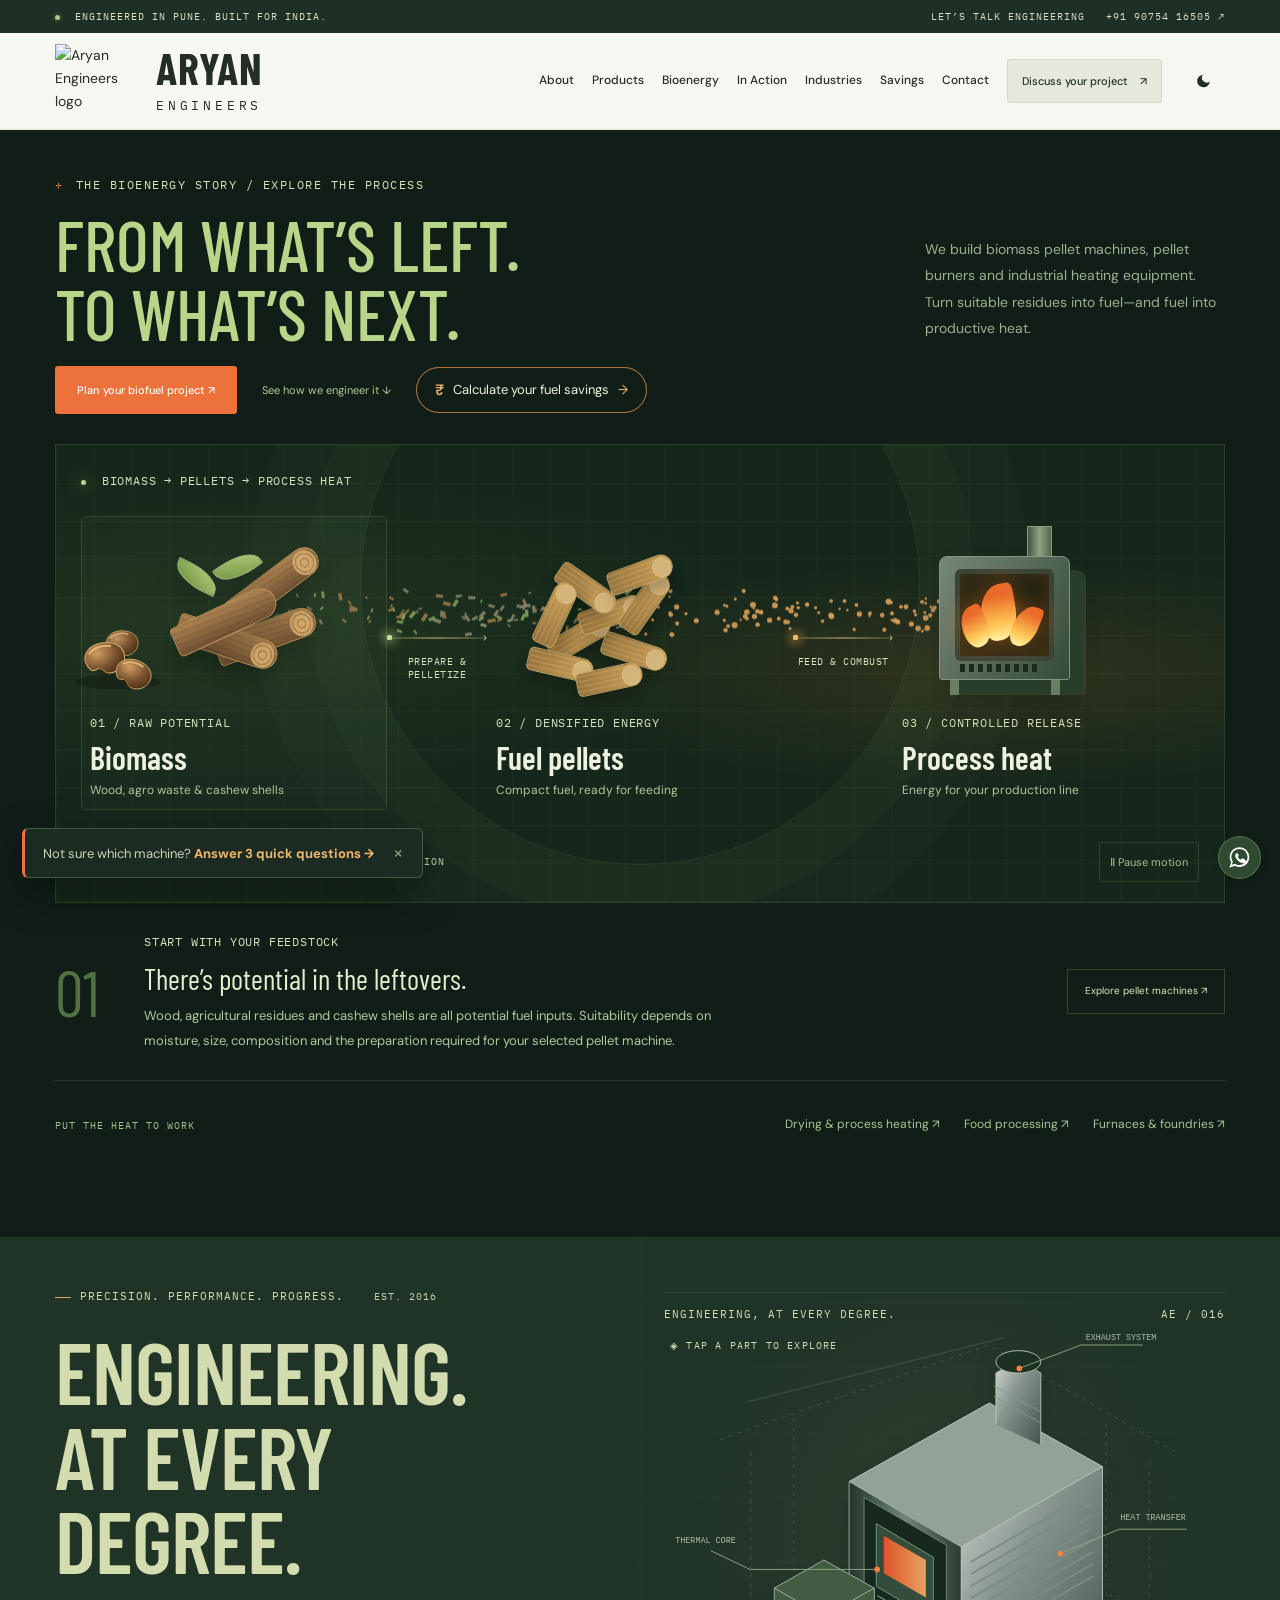
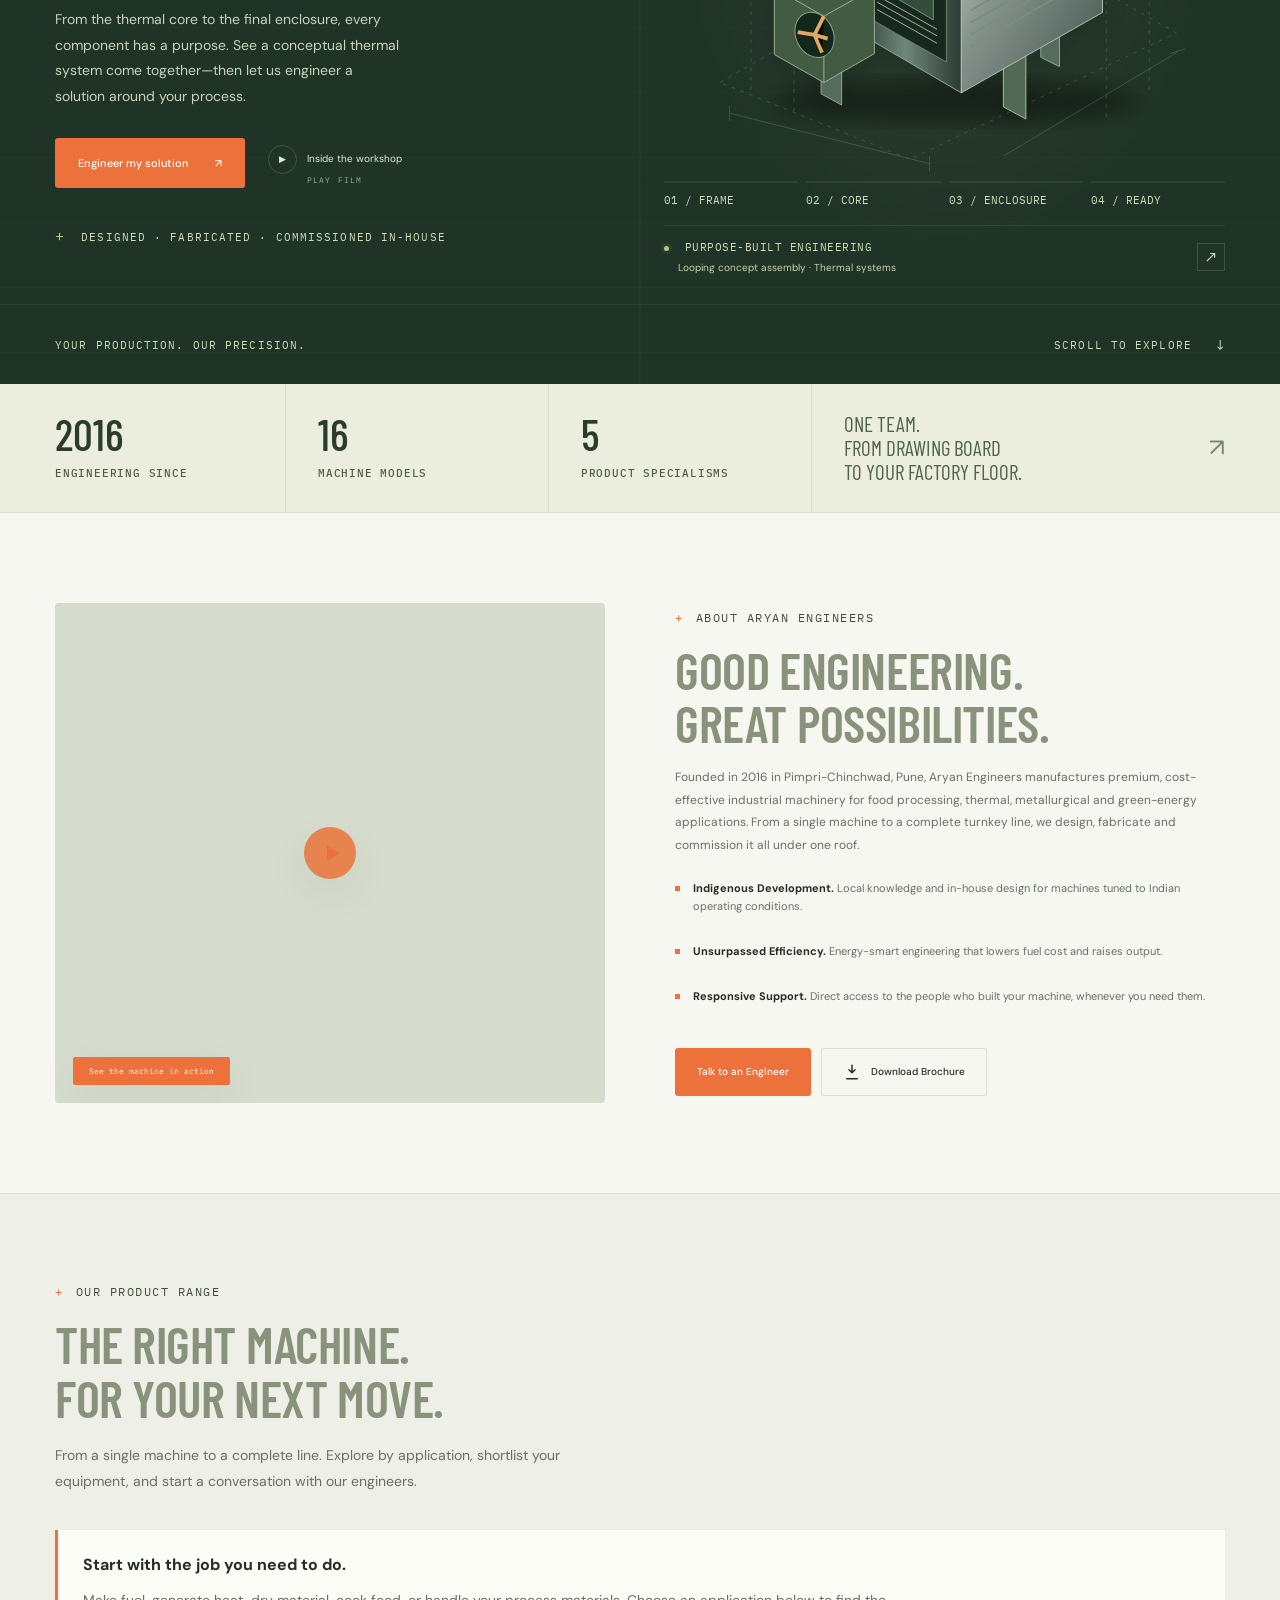
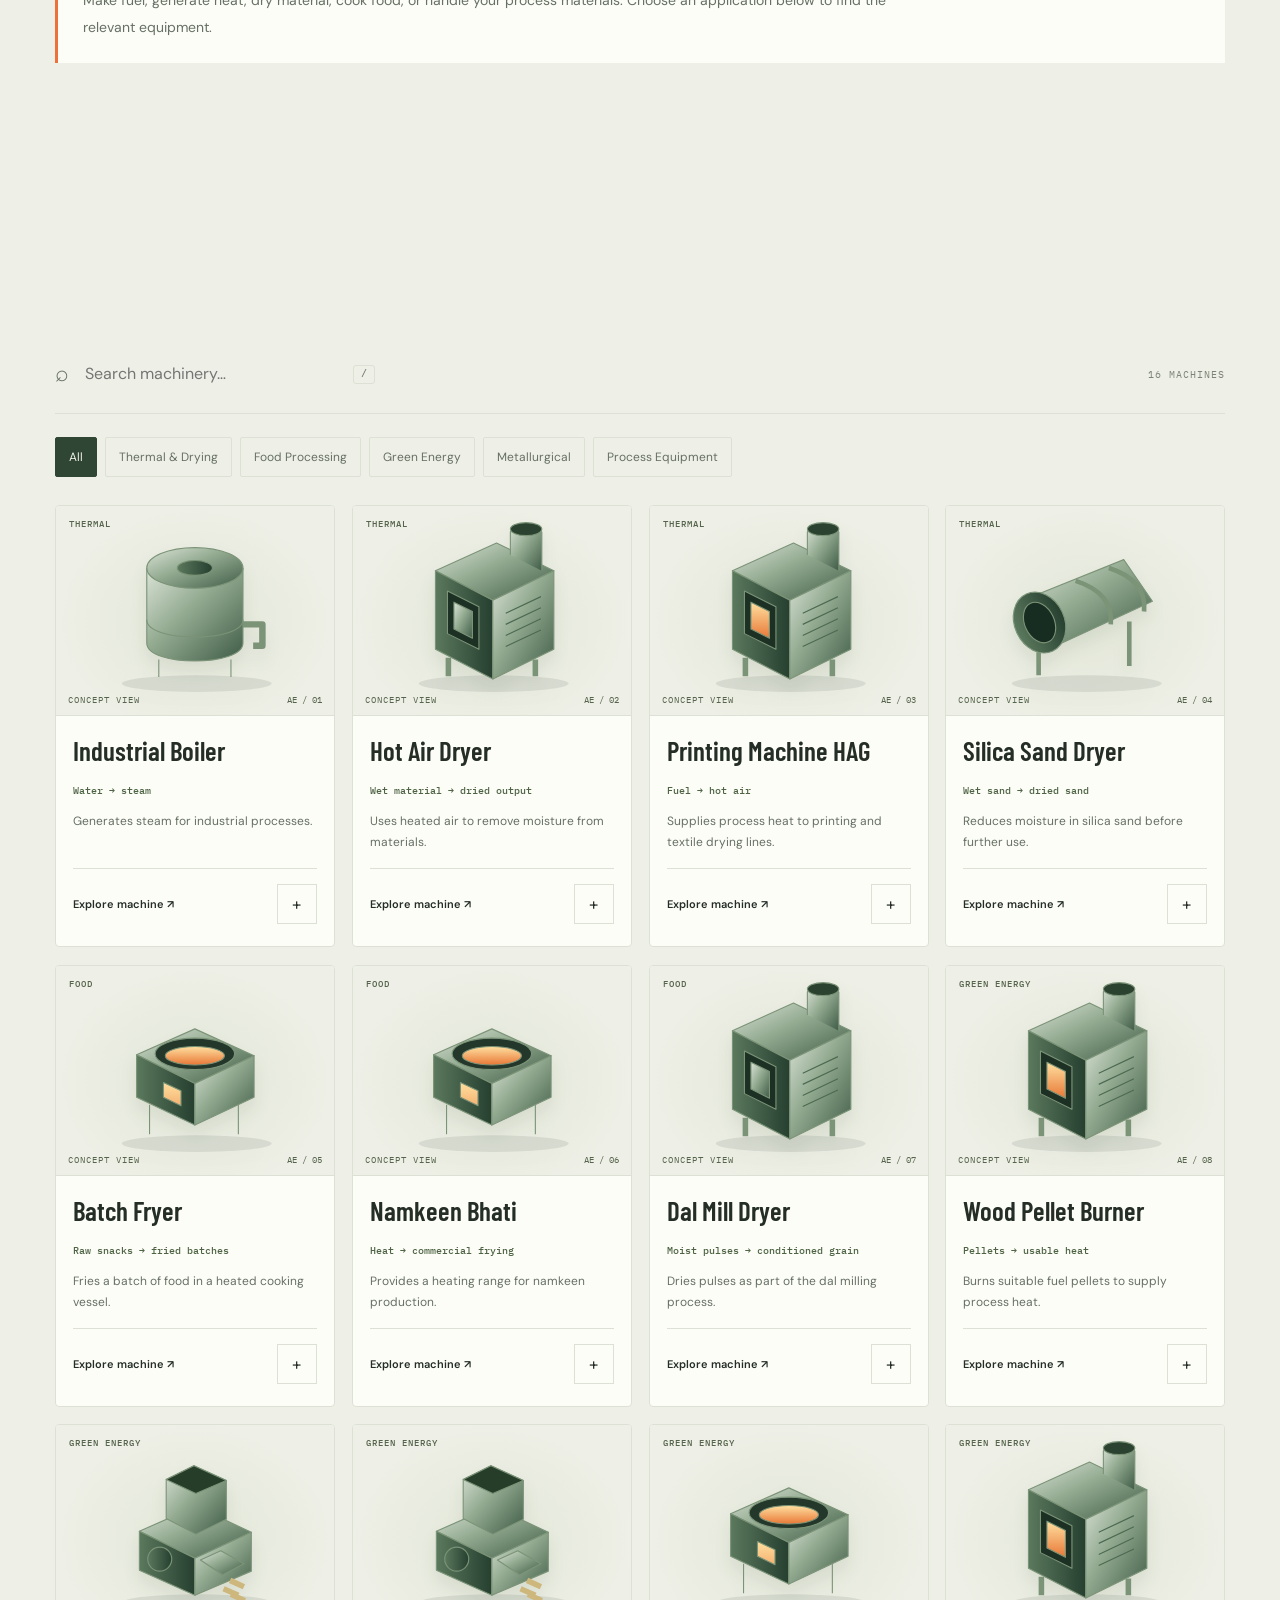
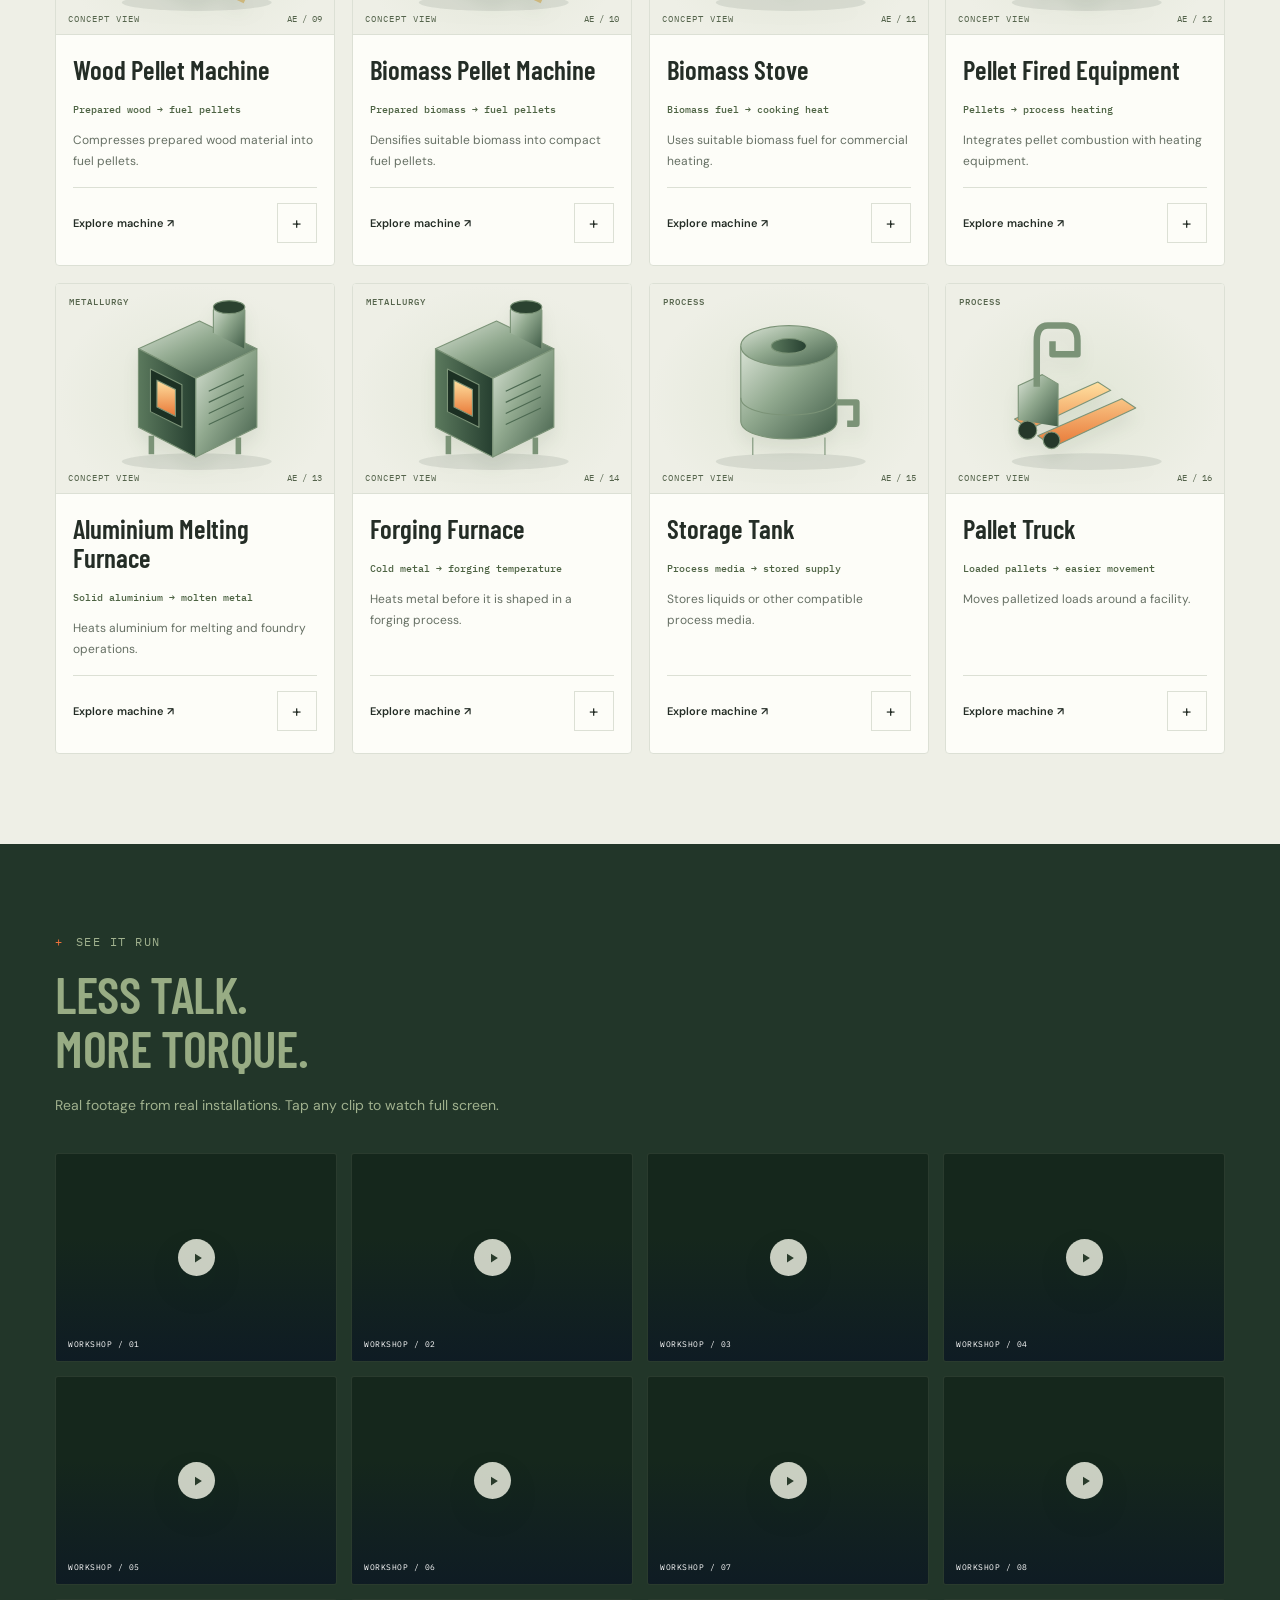
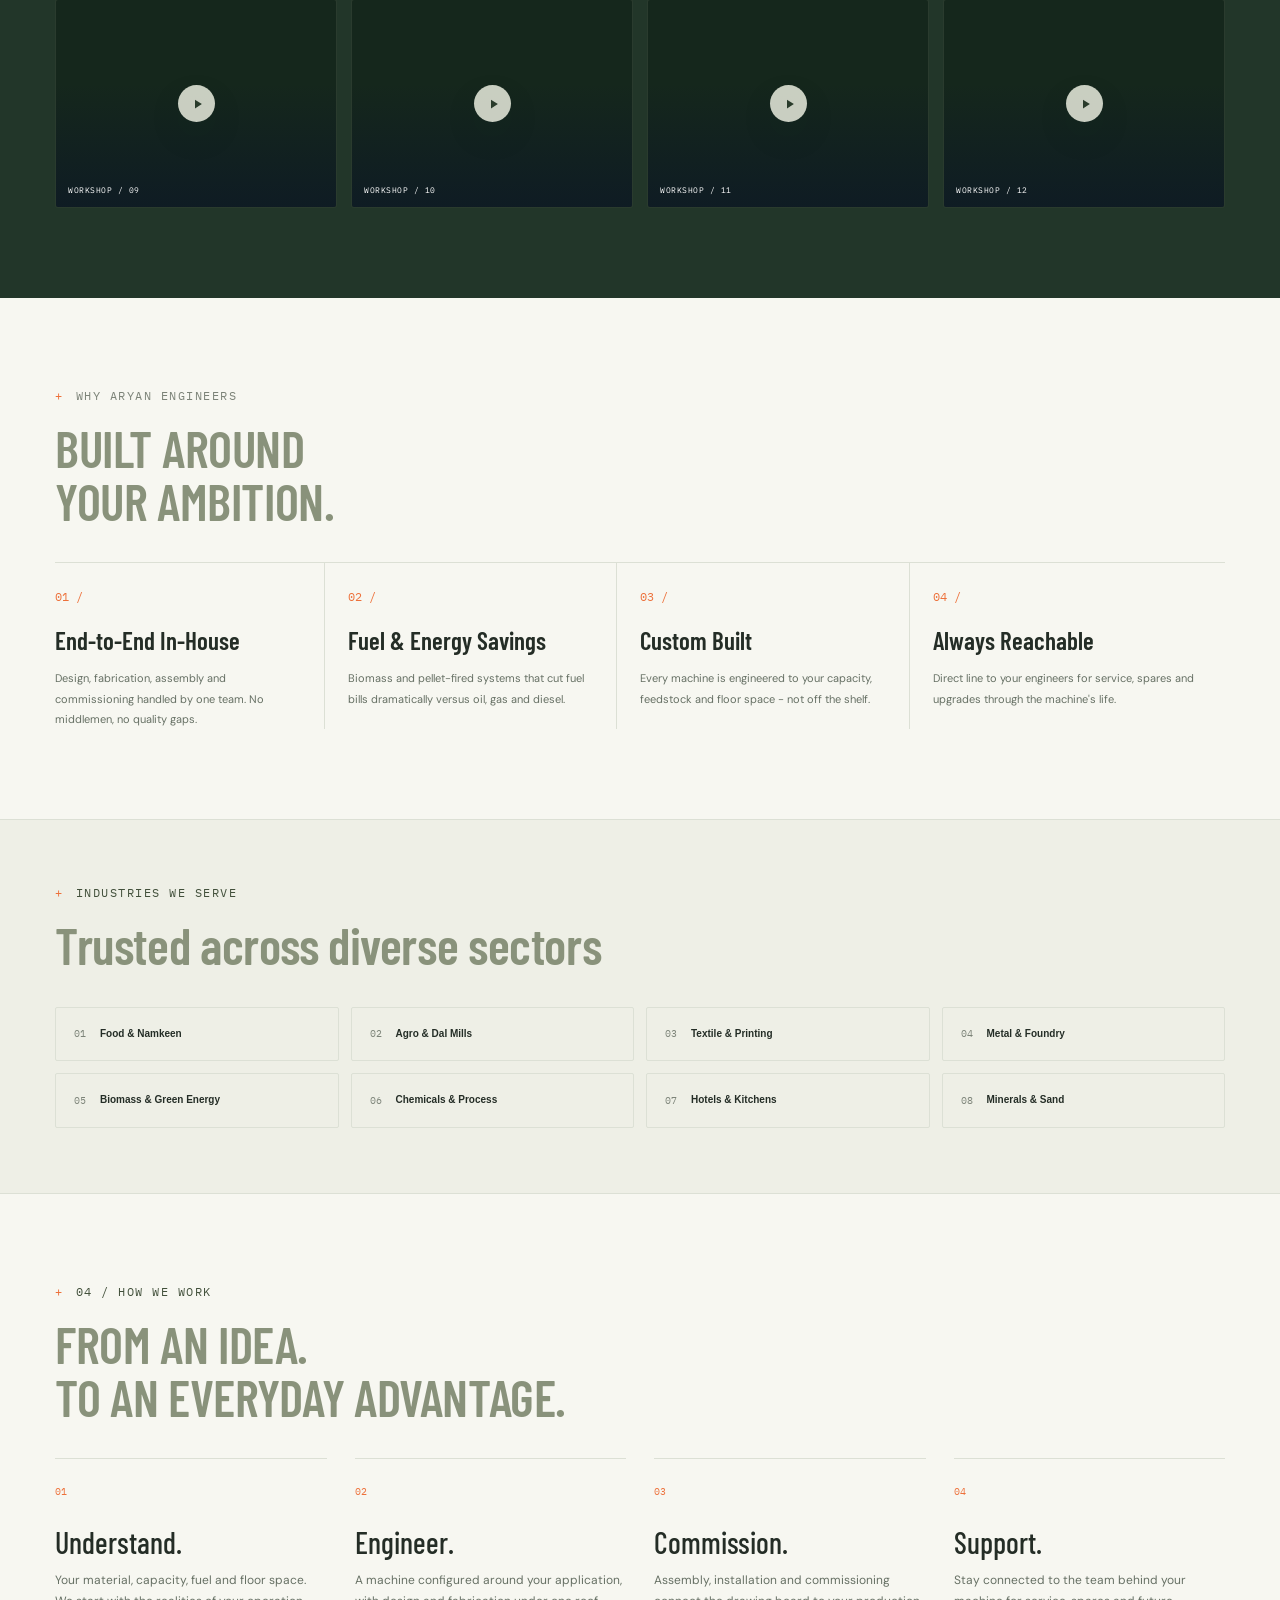
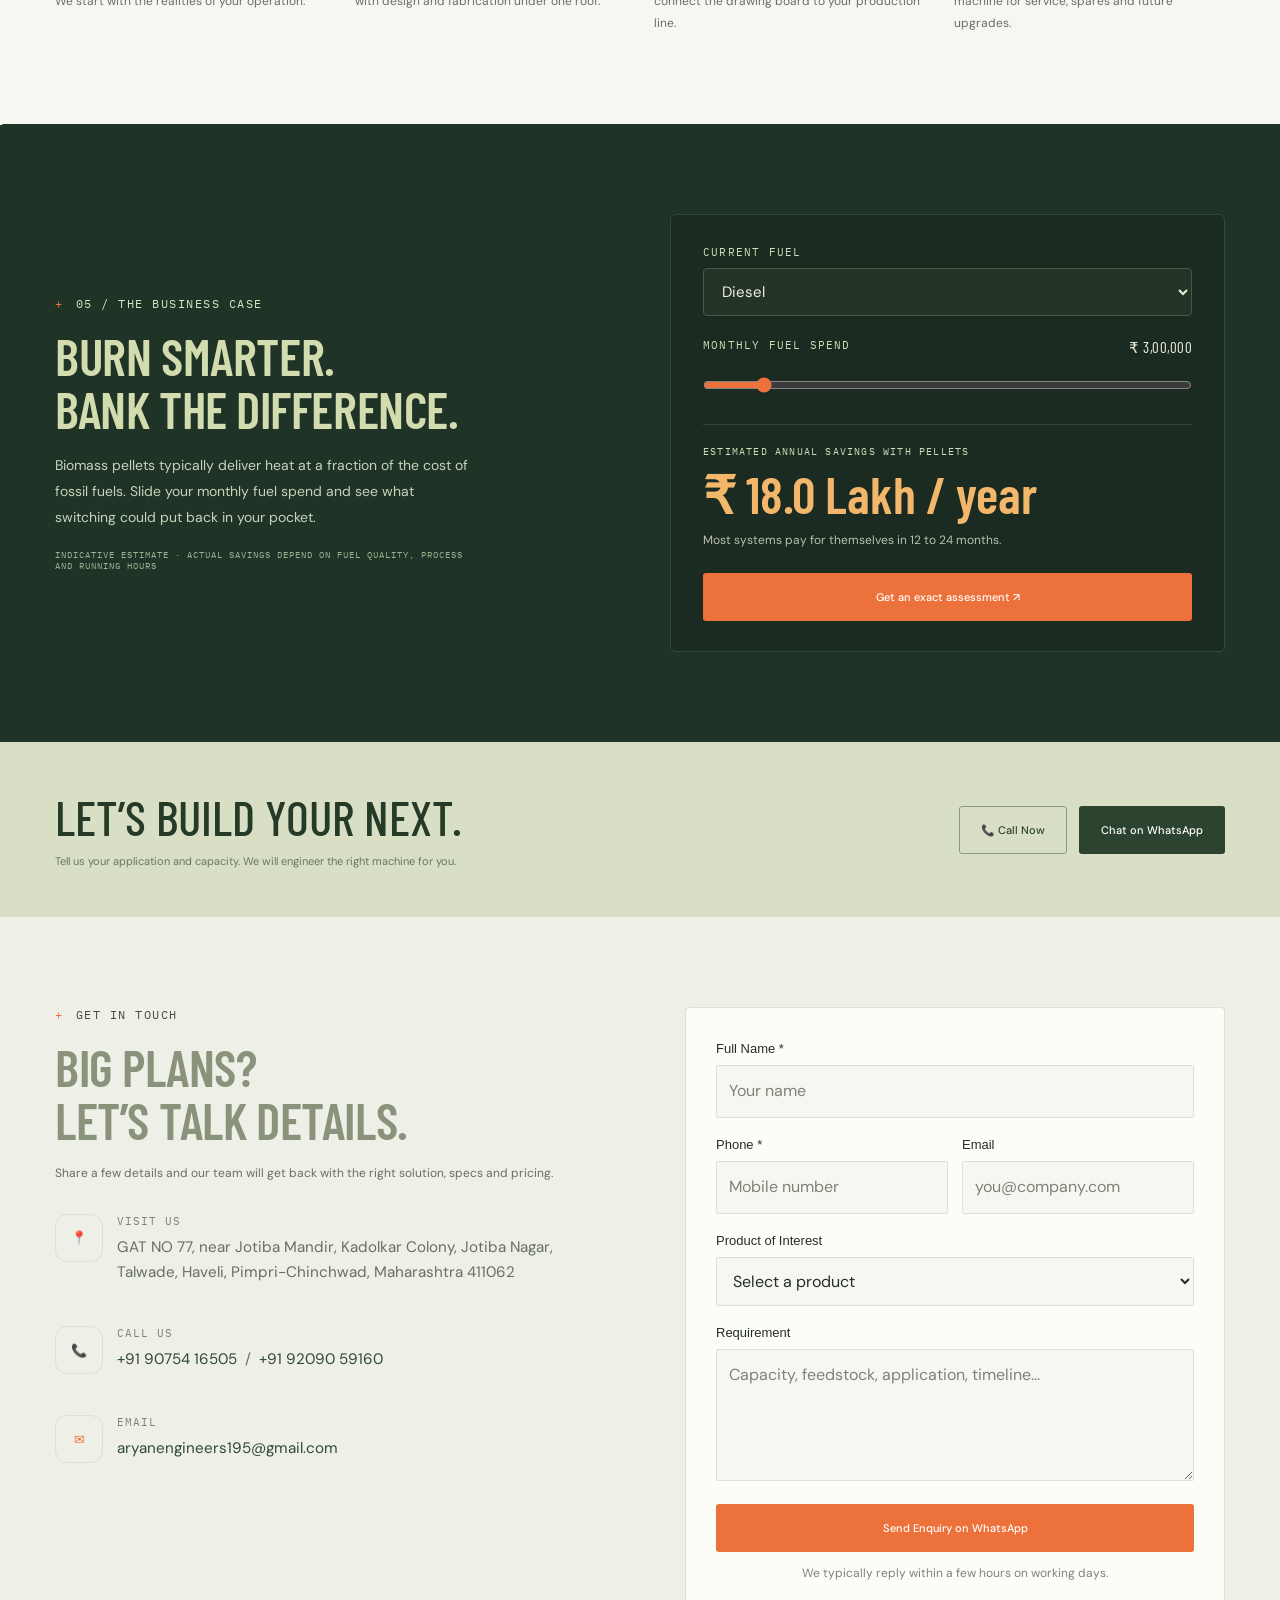
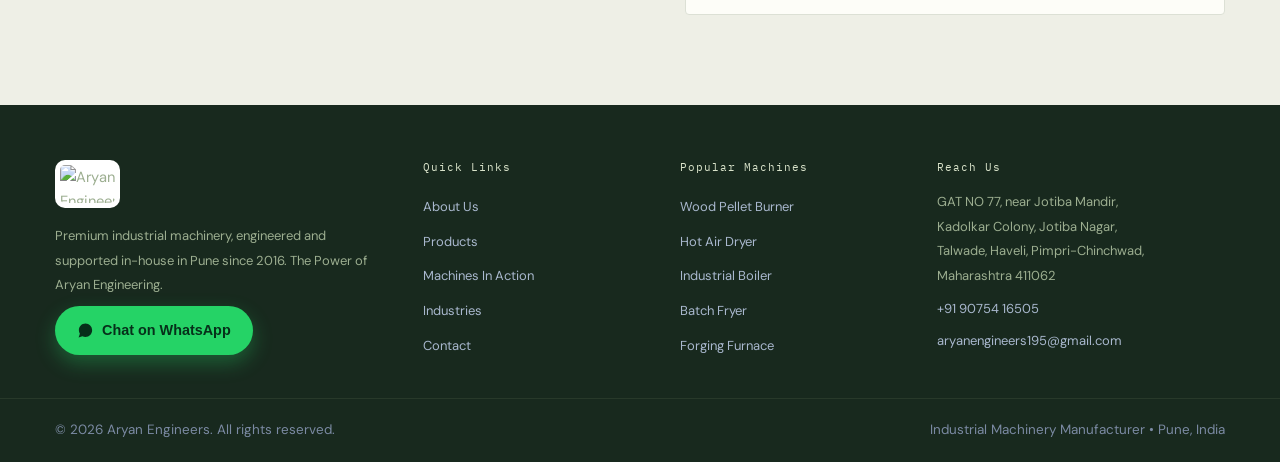
==== index.html @ 0be05c47 "Add first-screen trigger to the savings calculator Pulsing pill in the intro actions plus a Savings " ====
<!DOCTYPE html>
<html lang="en">
<head>
  <meta charset="UTF-8" />
  <meta name="viewport" content="width=device-width, initial-scale=1.0" />
  <title>Aryan Engineers | Industrial Machinery Manufacturer in Pune, India</title>
  <meta name="description" content="Aryan Engineers manufactures premium industrial machinery in Pune, India - boilers, hot air dryers, batch fryers, biomass pellet machines, wood pellet burners, furnaces and more. Indigenous development, unsurpassed efficiency, responsive support." />
  <meta name="keywords" content="industrial machinery manufacturer Pune, biomass pellet machine, wood pellet burner, hot air dryer, batch fryer, namkeen bhati, boiler, forging furnace, aluminium melting furnace, Aryan Engineers" />
  <link rel="preconnect" href="https://images.hungama.com" />
  <link rel="preconnect" href="https://fonts.googleapis.com" />
  <link rel="preconnect" href="https://fonts.gstatic.com" crossorigin />
  <link href="https://fonts.googleapis.com/css2?family=Barlow+Condensed:wght@500;600;700;800&family=DM+Sans:wght@400;500;600;700&family=IBM+Plex+Mono:wght@400;500&display=swap" rel="stylesheet" />
  <script>
    /* Set theme before paint to avoid flash of wrong theme */
    (function () {
      try {
        var t = localStorage.getItem("ae-theme");
        if (!t) { t = (window.matchMedia && window.matchMedia("(prefers-color-scheme: dark)").matches) ? "dark" : "light"; }
        document.documentElement.setAttribute("data-theme", t);
      } catch (e) { document.documentElement.setAttribute("data-theme", "light"); }
    })();
  </script>
  <link rel="stylesheet" href="css/styles.css?v=2" /><link rel="stylesheet" href="css/studio.css?v=2" /><link rel="stylesheet" href="css/biofuel.css?v=2" /><link rel="stylesheet" href="css/product-visuals.css?v=10" />
  <link rel="icon" href="https://aryanengineers.net.in/images/logo-new.png" />
</head>
<body><a class="skip-link" href="#products">Skip to machinery catalogue</a><div class="reading-progress" aria-hidden="true"></div>

<div class="topbar"><div class="container topbar__inner"><span><i class="signal"></i> ENGINEERED IN PUNE. BUILT FOR INDIA.</span><a href="tel:+919075416505">LET’S TALK ENGINEERING &nbsp; +91 90754 16505 ↗</a></div></div>
  <!-- ===== HEADER ===== -->
  <header class="header" id="header">
    <div class="container header__inner">
      <a href="#biofuel" class="brand">
        <img src="https://aryanengineers.net.in/images/logo-new.png" alt="Aryan Engineers logo" />
        <span class="brand__text">ARYAN<span>ENGINEERS</span></span>
      </a>
      <div class="header__right">
        <nav class="nav" id="nav">
          
          <a href="#about">About</a>
          <a href="#products">Products</a>
          <a href="#biofuel">Bioenergy</a><a href="#gallery">In Action</a>
          <a href="#industries">Industries</a>
          <a href="#savings">Savings</a>
          <a href="#contact">Contact</a>
          <a href="#contact" class="btn btn--primary nav__cta">Discuss your project <span>↗</span></a>
        </nav>
        <button class="theme-toggle" id="themeToggle" aria-label="Switch between light and dark theme" title="Toggle theme">
          <svg class="ti-moon" viewBox="0 0 24 24" fill="currentColor"><path d="M21 12.8A9 9 0 1 1 11.2 3a7 7 0 0 0 9.8 9.8z"/></svg>
          <svg class="ti-sun" viewBox="0 0 24 24" fill="none" stroke="currentColor" stroke-width="2" stroke-linecap="round"><circle cx="12" cy="12" r="4"/><path d="M12 2v2M12 20v2M2 12h2M20 12h2M5.1 5.1l1.4 1.4M17.5 17.5l1.4 1.4M18.9 5.1l-1.4 1.4M6.5 17.5l-1.4 1.4"/></svg>
        </button>
        <button class="nav-toggle" id="navToggle" aria-label="Open menu">
          <span></span><span></span><span></span>
        </button>
      </div>
    </div>
  </header>

<main><section class="biofuel section" id="biofuel"><div class="container"><div class="bio-heading"><div><span class="eyebrow">THE BIOENERGY STORY / EXPLORE THE PROCESS</span><h1>FROM WHAT’S LEFT.<br><span>TO WHAT’S NEXT.</span></h1></div><p>We build biomass pellet machines, pellet burners and industrial heating equipment.<br>Turn suitable residues into fuel—and fuel into productive heat.</p></div><div class="bio-intro-actions"><a href="#contact" class="btn btn--primary">Plan your biofuel project ↗</a><a href="#home">See how we engineer it ↓</a><a href="#savings" class="savings-link"><b>₹</b> Calculate your fuel savings <span>→</span></a></div><div class="bio-stage" data-stage="0"><div class="bio-grid"></div><div class="bio-orbit"></div><div class="bio-stage-label"><i></i> BIOMASS → PELLETS → PROCESS HEAT</div><div class="bio-system"><button class="bio-node selected" data-bio="0" aria-label="Explore biomass feedstock"><div class="bio-object feedstock"><svg class="feed-extra" viewBox="0 0 300 174" preserveAspectRatio="xMidYMax meet" aria-hidden="true"><defs><radialGradient id="cashR" cx="35%" cy="28%" r="85%"><stop stop-color="#cf9e60"/><stop offset=".55" stop-color="#7a5230"/><stop offset="1" stop-color="#43290f"/></radialGradient><g id="cashewG"><path d="M5 20 C1 9 10 1 21 1 C35 1 45 9 43 20 C41 29 32 34 24 32 C18 31 20 25 14 25 C9 25 8 27 5 20 Z" fill="url(#cashR)" stroke="#d3a768" stroke-width="1"/><path d="M14 25 C20 25 18 31 24 32 C17 33 12 30 14 25 Z" fill="#33200e" opacity=".65"/><path d="M10 8 C15 3.5 25 3 32 6.5" stroke="#eec088" stroke-width="2" fill="none" stroke-linecap="round" opacity=".85"/></g></defs><g class="fx-cashew" transform="translate(-13 6) translate(45 163) scale(1.05) translate(-45 -163)"><ellipse cx="42" cy="163" rx="42" ry="7.5" fill="#00000040"/><use href="#cashewG" transform="translate(26 114) rotate(-8) scale(.8)" opacity=".92"/><use href="#cashewG" transform="translate(2 130) rotate(-16)"/><use href="#cashewG" transform="translate(40 136) rotate(12) scale(.9)"/></g></svg><i></i><i></i><i></i><i></i><i></i><i></i><span>♧</span></div><span class="bio-number">01 / RAW POTENTIAL</span><strong>Biomass</strong><small>Wood, agro waste &amp; cashew shells</small></button><div class="bio-link"><i></i><i></i><i></i><span>PREPARE & PELLETIZE</span></div><button class="bio-node" data-bio="1" aria-label="Explore fuel pellets"><div class="bio-object pellets"><i></i><i></i><i></i><i></i><i></i><i></i><i></i><i></i><i></i></div><span class="bio-number">02 / DENSIFIED ENERGY</span><strong>Fuel pellets</strong><small>Compact fuel, ready for feeding</small></button><div class="bio-link"><i></i><i></i><i></i><span>FEED & COMBUST</span></div><button class="bio-node" data-bio="2" aria-label="Explore controlled combustion"><div class="bio-object burner"><div class="burner-shell"><div class="fire"><i></i><i></i><i></i></div><span></span></div><div class="burner-pipe"></div></div><span class="bio-number">03 / CONTROLLED RELEASE</span><strong>Process heat</strong><small>Energy for your production line</small></button></div><div class="bio-ground"></div><div class="bio-caption"><span>AN ILLUSTRATED PROCESS · NOT A MACHINE SPECIFICATION</span><button id="bioMotion" aria-pressed="false">Ⅱ Pause motion</button></div></div><div class="bio-details"><div class="bio-detail-index" id="bioIndex">01</div><div><span id="bioTag">START WITH YOUR FEEDSTOCK</span><h3 id="bioTitle">There’s potential in the leftovers.</h3><p id="bioDescription">Wood, agricultural residues and cashew shells are all potential fuel inputs. Suitability depends on moisture, size, composition and the preparation required for your selected pellet machine.</p></div><a id="bioExplore" href="#products">Explore pellet machines ↗</a></div><div class="bio-applications"><span>PUT THE HEAT TO WORK</span><button data-application="thermal">Drying & process heating ↗</button><button data-application="food">Food processing ↗</button><button data-application="metal">Furnaces & foundries ↗</button></div></div></section><section class="hero" id="home"><div class="hero-lines" aria-hidden="true"></div><div class="container hero-layout"><div class="hero-copy"><div class="technical-label"><span>PRECISION. PERFORMANCE. PROGRESS.</span><i>EST. 2016</i></div><h2 class="assembly-title">ENGINEERING.<br>AT EVERY<br><span>DEGREE.</span></h2><p class="hero-description">From the thermal core to the final enclosure, every component has a purpose. See a conceptual thermal system come together—then let us engineer a solution around your process.</p><div class="hero__actions"><a href="#contact" class="btn btn--primary">Engineer my solution <span>↗</span></a><button class="film-link" data-src="https://images.hungama.com/008/7D5/001/WhatsApp_Video_2026-06-07_at_10.34.19.mp4"><span>▶</span> Inside the workshop <small>PLAY FILM</small></button></div><div class="hero-footnote"><span class="tiny-cross">+</span> DESIGNED · FABRICATED · COMMISSIONED IN-HOUSE</div></div><div class="hero-engineering"><div class="diagram-top"><span>ENGINEERING, AT EVERY DEGREE.</span><span>AE / 016</span></div><div class="machine-drawing" aria-label="Conceptual industrial thermal system illustration"><svg viewBox="0 0 600 470" role="img" aria-label="Technical illustration of a thermal processing system"><defs><linearGradient id="steel" x1="0" y1="0" x2="1" y2="1"><stop stop-color="#d4d9d4"/><stop offset=".4" stop-color="#87948e"/><stop offset="1" stop-color="#44534e"/></linearGradient><linearGradient id="front" x1="0" y1="0" x2="1" y2="0"><stop stop-color="#23352e"/><stop offset=".5" stop-color="#70867b"/><stop offset="1" stop-color="#293b33"/></linearGradient><linearGradient id="heat"><stop stop-color="#f25428"/><stop offset="1" stop-color="#faac65"/></linearGradient><filter id="shadow"><feGaussianBlur stdDeviation="11"/></filter></defs><ellipse cx="311" cy="396" rx="195" ry="25" fill="#000" opacity=".35" filter="url(#shadow)"/><g class="construction-lines" fill="none" stroke="#728d79" stroke-width="1" opacity=".4"><path d="M60 376L347 209 548 323 263 458ZM60 116L347 15 548 130M93 130V390M519 140V387M139 93L139 407M473 99V413" stroke-dasharray="4 6"/><path d="M71 409L285 463M550 343L364 454M88 76L364 7"/><path d="M70 401v16m214 38v16m257-126 16-5"/></g><g class="machine-body assembly-machine"><g class="assembly-part part-frame"><path d="M168 333v55l22 12v-56m213-95v100l20 10v-96" fill="#556b5d" stroke="#99ab9c"/><path d="M363 358v44l24 13v-71" fill="#526a55" stroke="#b1c0a9"/></g><g class="assembly-part part-roof"><path d="M198 161L348 77 469 145 318 231Z" fill="#93a296" stroke="#c1cbbd"/></g><g class="assembly-part part-core"><path d="M198 161v156l120 70V231Z" fill="url(#front)" stroke="#9bad9d"/><path d="M214 178v126l88 50V229Z" fill="#17291f" stroke="#708674"/><path d="M227 206v67l61 36v-67Z" fill="#344c3b" stroke="#789c79"/><path d="M235 219v40l45 26v-40Z" fill="url(#heat)" opacity=".9" class="heat-window"/><path d="M228 283l64 36m-64-29 64 36m-64-28 64 36" stroke="#a7bca5"/></g><g class="assembly-part part-panel"><path d="M318 231L469 145v156l-151 86Z" fill="url(#steel)" stroke="#b6c5b8"/><path d="M328 247l131-76m-131 89 131-76m-131 89 131-76m-131 89 131-76m-131 89 131-76m-131 89 131-76m-131 89 131-76m-131 89 131-76" stroke="#7b8d81" stroke-width="2"/></g><g class="assembly-part part-exhaust"><path d="M355 100V45l24-14 24 14v77" fill="url(#steel)" stroke="#b5c8b7"/><ellipse cx="379" cy="33" rx="24" ry="12" fill="#1c3023" stroke="#b3c5b3"/><path d="M353 59l49 27M353 70l49 28" stroke="#849b88"/></g><g class="assembly-part part-blower"><path d="M171 245l-53 30v71l53 30 54-31v-70Z" fill="#435b43" stroke="#9fb69b"/><path d="M118 275l53 30 54-30m-54 30v71" fill="none" stroke="#a4b899"/><ellipse cx="161" cy="325" rx="20" ry="25" transform="rotate(-25 161 325)" fill="#13271b" stroke="#91aa89"/><path d="M171 305l-10 20 8 19m-26-22 18 3 14 4" stroke="#e0a863" stroke-width="4"/></g></g><g font-family="monospace" font-size="9" fill="#afbeab"><path d="M380 40l66-25h66M228 255H92L50 235M424 238l63-26h72" stroke="#91a585" fill="none"/><circle cx="380" cy="40" r="3" fill="#f68140"/><circle cx="228" cy="255" r="3" fill="#f68140"/><circle cx="424" cy="238" r="3" fill="#f68140"/><text x="451" y="10">EXHAUST SYSTEM</text><text x="12" y="227">THERMAL CORE</text><text x="488" y="202">HEAT TRANSFER</text></g></svg></div><div class="assembly-timeline"><span>01 / FRAME</span><span>02 / CORE</span><span>03 / ENCLOSURE</span><span>04 / READY</span></div><div class="diagram-bottom"><div><i class="signal"></i> PURPOSE-BUILT ENGINEERING<small>Looping concept assembly · Thermal systems</small></div><a href="#products" aria-label="Explore thermal machinery">↗</a></div></div></div><div class="container hero-footer"><span>YOUR PRODUCTION. OUR PRECISION.</span><a href="#stats">SCROLL TO EXPLORE <span>↓</span></a></div></section><section class="stats" id="stats"><div class="container stats__grid"><div class="stat"><div class="stat__num" data-count="2016">2016</div><p>Engineering since</p></div><div class="stat"><div class="stat__num" data-count="16" data-suffix="">16</div><p>Machine models</p></div><div class="stat"><div class="stat__num" data-count="5">5</div><p>Product specialisms</p></div><div class="stat stat-statement"><span>ONE TEAM.<br>FROM DRAWING BOARD<br>TO YOUR FACTORY FLOOR.</span><i>↗</i></div></div></section>
  <!-- ===== ABOUT ===== -->
  <section class="about section" id="about">
    <div class="container about__grid">
      <div class="about__media" data-src="https://images.hungama.com/008/7D5/001/WhatsApp_Video_2026-06-07_at_10.34.22.mp4" role="button" tabindex="0" aria-label="Play process video">
        <video muted loop autoplay playsinline preload="metadata"
               poster="https://images.hungama.com/008/7D5/001/WhatsApp_Image_2026-06-07_at_10.17.46.jpeg">
          <source src="https://images.hungama.com/008/7D5/001/WhatsApp_Video_2026-06-07_at_10.34.22.mp4#t=0.5" type="video/mp4" />
        </video>
        <span class="about__play"><svg viewBox="0 0 24 24"><path d="M8 5v14l11-7z"/></svg></span>
        <div class="about__media-tag">See the machine in action</div>
      </div>
      <div class="about__text">
        <span class="eyebrow">About Aryan Engineers</span>
        <h2 class="section__title">GOOD ENGINEERING.<br><span>GREAT POSSIBILITIES.</span></h2>
        <p>Founded in 2016 in Pimpri-Chinchwad, Pune, Aryan Engineers manufactures premium, cost-effective industrial machinery for food processing, thermal, metallurgical and green-energy applications. From a single machine to a complete turnkey line, we design, fabricate and commission it all under one roof.</p>
        <ul class="about__points">
          <li><strong>Indigenous Development.</strong> Local knowledge and in-house design for machines tuned to Indian operating conditions.</li>
          <li><strong>Unsurpassed Efficiency.</strong> Energy-smart engineering that lowers fuel cost and raises output.</li>
          <li><strong>Responsive Support.</strong> Direct access to the people who built your machine, whenever you need them.</li>
        </ul>
        <div class="about__actions">
          <a href="#contact" class="btn btn--primary">Talk to an Engineer</a>
          <a href="https://images.hungama.com/008/7D5/001/02406a30-9f15-49e4-bdf0-71a646585087.pdf" target="_blank" rel="noopener" class="btn btn--outline">
            <svg viewBox="0 0 24 24"><path d="M12 3v10m0 0l-4-4m4 4l4-4M5 21h14"/></svg> Download Brochure
          </a>
        </div>
      </div>
    </div>
  </section>

  <!-- ===== PRODUCTS ===== -->
  <section class="products section section--alt" id="products">
    <div class="container">
      <div class="section__head">
        <span class="eyebrow">Our Product Range</span>
        <h2 class="section__title">THE RIGHT MACHINE.<br><span>FOR YOUR NEXT MOVE.</span></h2>
        <p class="section__lead">From a single machine to a complete line. Explore by application, shortlist your equipment, and start a conversation with our engineers.</p>
      </div>

      <div id="categoryGuide" class="category-guide" aria-live="polite"><b>Start with the job you need to do.</b><p>Make fuel, generate heat, dry material, cook food, or handle your process materials. Choose an application below to find the relevant equipment.</p></div>

      <div class="wizard reveal" id="machineWizard" data-wstep="0">
        <div class="wizard__head"><span>⌖ MACHINE FINDER</span><h3>Not sure where to start? Answer 3 quick taps.</h3></div>
        <div class="wizard__steps">
          <div class="wstep is-on" data-step="0"><p class="wstep__q">01 / WHAT DO YOU WANT TO DO?</p>
            <div class="wopts">
              <button data-job="fuel">♻ Make fuel from waste</button>
              <button data-job="heat">🔥 Generate process heat</button>
              <button data-job="dry">♨ Dry material</button>
              <button data-job="fry">🍟 Fry or cook food</button>
              <button data-job="steam">💨 Raise steam</button>
              <button data-job="metal">🔨 Melt or forge metal</button>
            </div></div>
          <div class="wstep" data-step="1"><p class="wstep__q">02 / HOW BIG IS YOUR OPERATION?</p>
            <div class="wopts"><button data-scale="Small workshop">Small workshop</button><button data-scale="Growing unit">Growing unit</button><button data-scale="Large plant">Large plant</button></div></div>
          <div class="wstep" data-step="2"><p class="wstep__q">03 / WHAT FUEL DO YOU USE TODAY?</p>
            <div class="wopts"><button data-fuel="Diesel">Diesel</button><button data-fuel="LPG">LPG</button><button data-fuel="Wood / coal">Wood / coal</button><button data-fuel="None yet">None yet</button></div></div>
          <div class="wstep" data-step="3"><p class="wstep__q">OUR RECOMMENDATION</p>
            <div id="wizardResult" class="wizard__result"></div>
            <div class="wizard__actions">
              <a id="wizardWA" class="btn btn--primary" target="_blank" rel="noopener">Send this enquiry on WhatsApp</a>
              <button id="wizardView" type="button">View these machines ↓</button>
              <button id="wizardRestart" type="button">↺ Start over</button>
            </div></div>
        </div>
        <div class="wizard__bar" aria-hidden="true"><i></i></div>
      </div><div class="catalog-tools"><label class="search-box"><span>⌕</span><input id="machineSearch" type="search" placeholder="Search machinery…" aria-label="Search machinery"><kbd>/</kbd></label><span id="resultCount" aria-live="polite">16 MACHINES</span></div><div class="filters" id="filters">
        <button class="filter is-active" data-filter="all">All</button>
        <button class="filter" data-filter="thermal">Thermal & Drying</button>
        <button class="filter" data-filter="food">Food Processing</button>
        <button class="filter" data-filter="green">Green Energy</button>
        <button class="filter" data-filter="metal">Metallurgical</button>
        <button class="filter" data-filter="process">Process Equipment</button>
      </div>

      <div class="product-grid" id="productGrid"></div><p id="emptyProducts" hidden>No machines match your search. Try a different name or category.</p>
    </div>
  </section>


  <!-- ===== VIDEO GALLERY ===== -->
  <section class="gallery section" id="gallery">
    <div class="container">
      <div class="section__head">
        <span class="eyebrow">See It Run</span>
        <h2 class="section__title">LESS TALK.<br><span>MORE TORQUE.</span></h2>
        <p class="section__lead">Real footage from real installations. Tap any clip to watch full screen.</p>
      </div>
      <div class="gallery-grid" id="galleryGrid"><!-- injected by JS --></div>
    </div>
  </section>

  <!-- ===== WHY US ===== -->
  <section class="why section section--dark">
    <div class="container">
      <div class="section__head section__head--light">
        <span class="eyebrow">Why Aryan Engineers</span>
        <h2 class="section__title">BUILT AROUND<br><span>YOUR AMBITION.</span></h2>
      </div>
      <div class="why__grid">
        <div class="why__card">
          <div class="why__icon">&#9874;</div>
          <h3>End-to-End In-House</h3>
          <p>Design, fabrication, assembly and commissioning handled by one team. No middlemen, no quality gaps.</p>
        </div>
        <div class="why__card">
          <div class="why__icon">&#128293;</div>
          <h3>Fuel & Energy Savings</h3>
          <p>Biomass and pellet-fired systems that cut fuel bills dramatically versus oil, gas and diesel.</p>
        </div>
        <div class="why__card">
          <div class="why__icon">&#9881;</div>
          <h3>Custom Built</h3>
          <p>Every machine is engineered to your capacity, feedstock and floor space - not off the shelf.</p>
        </div>
        <div class="why__card">
          <div class="why__icon">&#128172;</div>
          <h3>Always Reachable</h3>
          <p>Direct line to your engineers for service, spares and upgrades through the machine's life.</p>
        </div>
      </div>
    </div>
  </section>

  <!-- ===== INDUSTRIES ===== -->
  <section class="industries section section--alt" id="industries">
    <div class="container">
      <div class="section__head">
        <span class="eyebrow">Industries We Serve</span>
        <h2 class="section__title">Trusted across diverse sectors</h2>
      </div>
      <div class="industries__grid">
        <div class="industry"><span class="industry__ico">&#127858;</span>Food &amp; Namkeen</div>
        <div class="industry"><span class="industry__ico">&#127806;</span>Agro &amp; Dal Mills</div>
        <div class="industry"><span class="industry__ico">&#129507;</span>Textile &amp; Printing</div>
        <div class="industry"><span class="industry__ico">&#128296;</span>Metal &amp; Foundry</div>
        <div class="industry"><span class="industry__ico">&#127807;</span>Biomass &amp; Green Energy</div>
        <div class="industry"><span class="industry__ico">&#9879;</span>Chemicals &amp; Process</div>
        <div class="industry"><span class="industry__ico">&#127869;</span>Hotels &amp; Kitchens</div>
        <div class="industry"><span class="industry__ico">&#9935;</span>Minerals &amp; Sand</div>
      </div>
    </div>
  </section>

<section class="process section"><div class="container"><div class="section__head"><span class="eyebrow">04 / HOW WE WORK</span><h2 class="section__title">FROM AN IDEA.<br><span>TO AN EVERYDAY ADVANTAGE.</span></h2></div><div class="process-grid"><article><span>01</span><h3>Understand.</h3><p>Your material, capacity, fuel and floor space. We start with the realities of your operation.</p></article><article><span>02</span><h3>Engineer.</h3><p>A machine configured around your application, with design and fabrication under one roof.</p></article><article><span>03</span><h3>Commission.</h3><p>Assembly, installation and commissioning connect the drawing board to your production line.</p></article><article><span>04</span><h3>Support.</h3><p>Stay connected to the team behind your machine for service, spares and future upgrades.</p></article></div></div></section>
  <!-- ===== SAVINGS CALCULATOR ===== -->
  <section class="savings section" id="savings">
    <div class="container savings__grid">
      <div class="savings__copy">
        <span class="eyebrow">05 / THE BUSINESS CASE</span>
        <h2 class="section__title">BURN SMARTER.<br><span>BANK THE DIFFERENCE.</span></h2>
        <p>Biomass pellets typically deliver heat at a fraction of the cost of fossil fuels. Slide your monthly fuel spend and see what switching could put back in your pocket.</p>
        <p class="savings__note">INDICATIVE ESTIMATE · ACTUAL SAVINGS DEPEND ON FUEL QUALITY, PROCESS AND RUNNING HOURS</p>
      </div>
      <div class="savings__calc">
        <label class="calc-field">CURRENT FUEL
          <select id="calcFuel">
            <option value="Diesel">Diesel</option>
            <option value="LPG">LPG</option>
            <option value="Furnace Oil">Furnace Oil</option>
            <option value="Coal">Coal</option>
          </select></label>
        <label class="calc-field">MONTHLY FUEL SPEND <output id="calcSpendOut" for="calcSpend">₹ 3,00,000</output>
          <input type="range" id="calcSpend" min="25000" max="2500000" step="25000" value="300000" aria-label="Monthly fuel spend in rupees"></label>
        <div class="savings__result"><span>ESTIMATED ANNUAL SAVINGS WITH PELLETS</span><strong id="calcResult">₹ 0</strong><small>Most systems pay for themselves in 12 to 24 months.</small></div>
        <a id="calcWA" class="btn btn--primary" target="_blank" rel="noopener">Get an exact assessment ↗</a>
      </div>
    </div>
  </section>

  <!-- ===== CTA BANNER ===== -->
  <section class="cta-banner">
    <div class="container cta-banner__inner">
      <div>
        <h2>LET’S BUILD YOUR NEXT.</h2>
        <p>Tell us your application and capacity. We will engineer the right machine for you.</p>
      </div>
      <div class="cta-banner__actions">
        <a href="tel:+919075416505" class="btn btn--light">&#128222; Call Now</a>
        <a href="https://wa.me/919075416505?text=Hi%20Aryan%20Engineers%2C%20I%20would%20like%20to%20discuss%20a%20requirement." target="_blank" rel="noopener" class="btn btn--primary">Chat on WhatsApp</a>
      </div>
    </div>
  </section>

  <!-- ===== CONTACT ===== -->
  <section class="contact section section--alt" id="contact">
    <div class="container contact__grid">
      <div class="contact__info">
        <span class="eyebrow">Get In Touch</span>
        <h2 class="section__title">BIG PLANS?<br><span>LET’S TALK DETAILS.</span></h2>
        <p>Share a few details and our team will get back with the right solution, specs and pricing.</p>
        <ul class="contact__list">
          <li><span>&#128205;</span><div><strong>Visit Us</strong>GAT NO 77, near Jotiba Mandir, Kadolkar Colony, Jotiba Nagar, Talwade, Haveli, Pimpri-Chinchwad, Maharashtra 411062</div></li>
          <li><span>&#128222;</span><div><strong>Call Us</strong><a href="tel:+919075416505">+91 90754 16505</a> &nbsp;/&nbsp; <a href="tel:+919209059160">+91 92090 59160</a></div></li>
          <li><span>&#9993;</span><div><strong>Email</strong><a href="mailto:aryanengineers195@gmail.com">aryanengineers195@gmail.com</a></div></li>
        </ul>
      </div>
      <form class="contact__form" id="quoteForm" >
        <div class="field">
          <label for="name">Full Name *</label>
          <input type="text" id="name" name="name" required placeholder="Your name" />
        </div>
        <div class="field-row">
          <div class="field">
            <label for="phone">Phone *</label>
            <input type="tel" id="phone" name="phone" required pattern="[+0-9 ()-]{7,20}" placeholder="Mobile number" />
          </div>
          <div class="field">
            <label for="email">Email</label>
            <input type="email" id="email" name="email" placeholder="you@company.com" />
          </div>
        </div>
        <div class="field">
          <label for="product">Product of Interest</label>
          <select id="product" name="product"><option value="">Select a product</option></select>
        </div>
        <div class="field">
          <label for="message">Requirement</label>
          <textarea id="message" name="message" rows="4" placeholder="Capacity, feedstock, application, timeline..."></textarea>
        </div>
        <button type="submit" class="btn btn--primary btn--block btn--lg">Send Enquiry on WhatsApp</button>
        <p class="form__note" id="formNote" role="status">We typically reply within a few hours on working days.</p>
      </form>
    </div>
  </section>

</main>
  <!-- ===== FOOTER ===== -->
  <footer class="footer">
    <div class="container footer__grid">
      <div class="footer__col footer__brand">
        <img src="https://aryanengineers.net.in/images/logo-new.png" alt="Aryan Engineers" />
        <p>Premium industrial machinery, engineered and supported in-house in Pune since 2016. The Power of Aryan Engineering.</p>
        <a href="https://wa.me/919075416505" target="_blank" rel="noopener" class="footer__wa">Chat on WhatsApp</a>
      </div>
      <div class="footer__col">
        <h4>Quick Links</h4>
        <a href="#about">About Us</a>
        <a href="#products">Products</a>
        <a href="#gallery">Machines In Action</a>
        <a href="#industries">Industries</a>
        <a href="#contact">Contact</a>
      </div>
      <div class="footer__col">
        <h4>Popular Machines</h4>
        <a href="#products">Wood Pellet Burner</a>
        <a href="#products">Hot Air Dryer</a>
        <a href="#products">Industrial Boiler</a>
        <a href="#products">Batch Fryer</a>
        <a href="#products">Forging Furnace</a>
      </div>
      <div class="footer__col">
        <h4>Reach Us</h4>
        <p>GAT NO 77, near Jotiba Mandir,<br />Kadolkar Colony, Jotiba Nagar,<br />Talwade, Haveli, Pimpri-Chinchwad,<br />Maharashtra 411062</p>
        <p><a href="tel:+919075416505">+91 90754 16505</a></p>
        <p><a href="mailto:aryanengineers195@gmail.com">aryanengineers195@gmail.com</a></p>
      </div>
    </div>
    <div class="footer__bottom">
      <div class="container">
        <p>&copy; <span id="year"></span> Aryan Engineers. All rights reserved.</p>
        <p>Industrial Machinery Manufacturer &bull; Pune, India</p>
      </div>
    </div>
  </footer>

  <!-- ===== FLOATING WHATSAPP ===== -->
  <a href="https://wa.me/919075416505?text=Hi%20Aryan%20Engineers%2C%20I%20have%20an%20enquiry." class="wa-float" target="_blank" rel="noopener" aria-label="Chat on WhatsApp">
    <svg viewBox="0 0 32 32"><path d="M16 3C9 3 3.5 8.5 3.5 15.5c0 2.4.7 4.7 1.9 6.6L3 29l7.1-2.3c1.8 1 3.8 1.5 5.9 1.5 7 0 12.5-5.5 12.5-12.5S23 3 16 3zm0 22.7c-1.9 0-3.7-.5-5.3-1.5l-.4-.2-4.2 1.4 1.4-4.1-.3-.4c-1.1-1.7-1.6-3.6-1.6-5.6C5.7 9.7 10.3 5.2 16 5.2s10.3 4.5 10.3 10.3S21.7 25.7 16 25.7zm5.8-7.7c-.3-.2-1.9-.9-2.2-1s-.5-.2-.7.2-.8 1-1 1.2-.4.2-.7.1c-1.9-.9-3.1-2.8-3.2-2.9-.1-.3 0-.4.1-.6l.5-.6c.2-.2.2-.3.3-.5s0-.4 0-.6-.7-1.7-1-2.3c-.3-.6-.5-.5-.7-.5h-.6c-.2 0-.6.1-.9.4-.3.3-1.2 1.1-1.2 2.8s1.2 3.3 1.4 3.5c.2.2 2.5 3.8 6 5.3.8.4 1.5.6 2 .7.8.3 1.6.2 2.2.1.7-.1 1.9-.8 2.2-1.5.3-.7.3-1.4.2-1.5-.1-.2-.3-.3-.6-.4z"/></svg>
  </a>

  <!-- ===== BACK TO TOP ===== -->
  <button class="to-top" id="toTop" aria-label="Back to top">&#8593;</button>

  <!-- ===== VIDEO LIGHTBOX ===== -->
  <div class="lightbox" id="lightbox" aria-hidden="true">
    <div class="lightbox__bar">
      <button class="lightbox__btn" id="lightboxMute" aria-label="Mute or unmute">
        <svg class="lb-unmute" viewBox="0 0 24 24" fill="currentColor"><path d="M3 9v6h4l5 5V4L7 9H3zm13.5 3a4.5 4.5 0 0 0-2.5-4v8a4.5 4.5 0 0 0 2.5-4zM14 3.2v2.1c2.9.9 5 3.5 5 6.7s-2.1 5.8-5 6.7v2.1c4-1 7-4.6 7-8.8s-3-7.8-7-8.8z"/></svg>
        <svg class="lb-muted" viewBox="0 0 24 24" fill="currentColor"><path d="M3 9v6h4l5 5V4L7 9H3z"/><path d="M16 9l5 5m0-5l-5 5" fill="none" stroke="currentColor" stroke-width="2" stroke-linecap="round"/></svg>
      </button>
      <button class="lightbox__btn lightbox__close" id="lightboxClose" aria-label="Close">&times;</button>
    </div>
    <video id="lightboxVideo" controls playsinline></video>
  </div>

  <dialog id="machineDialog"><button id="closeMachine" aria-label="Close machine details">×</button><div id="machineDetails"></div></dialog><div class="shortlist-bar" id="shortlistBar" hidden><span><b id="shortlistCount">0</b> machines shortlisted</span><button id="clearShortlist">Clear</button><a href="#contact" id="enquireShortlist">Discuss shortlist ↗</a></div><script src="js/main.js?v=4"></script><script src="js/studio.js?v=2"></script><script src="js/biofuel.js?v=4"></script><script src="js/product-visuals.js?v=2"></script><script src="js/interactive.js?v=2"></script><script src="js/story.js?v=2"></script>
</body>
</html>
---- css/styles.css ----
/* ===========================================================
   Aryan Engineers - Website Styles
   Brand: Blue (#15499B) + Red (#E1251B), industrial + modern
   =========================================================== */

:root{
  --blue:#15499B;
  --blue-dark:#0E2E63;
  --blue-light:#2E6BD6;
  --red:#E1251B;
  --red-dark:#B81810;
  --ink:#16202E;
  --slate:#475569;
  --muted:#6B7787;
  --line:#E4E9F0;
  --bg:#FFFFFF;
  --bg-alt:#F4F7FB;
  --surface:#FFFFFF;
  --header-bg:rgba(255,255,255,.96);
  --dark:#0C1727;
  --dark-2:#13233B;
  --white:#FFFFFF;
  --radius:14px;
  --radius-lg:22px;
  --shadow-sm:0 4px 14px rgba(16,32,60,.08);
  --shadow:0 16px 40px rgba(16,32,60,.12);
  --shadow-lg:0 30px 70px rgba(16,32,60,.20);
  --container:1180px;
  --ease:cubic-bezier(.22,.61,.36,1);
}

/* ---------- Dark theme overrides ---------- */
[data-theme="dark"]{
  --ink:#EAF0F8;
  --slate:#B4C2D6;
  --muted:#90A0B8;
  --line:rgba(255,255,255,.12);
  --bg:#0B1524;
  --bg-alt:#0F1D31;
  --surface:#16263F;
  --header-bg:rgba(11,21,36,.94);
  --shadow-sm:0 4px 14px rgba(0,0,0,.35);
  --shadow:0 16px 40px rgba(0,0,0,.45);
  --shadow-lg:0 30px 70px rgba(0,0,0,.55);
}
[data-theme="dark"] .btn--outline{color:#7FB2FF;border-color:#3C6BC0}
[data-theme="dark"] .btn--outline:hover{background:var(--blue-light);border-color:var(--blue-light);color:#fff}
[data-theme="dark"] .section--dark{border-top:1px solid rgba(255,255,255,.06);border-bottom:1px solid rgba(255,255,255,.06)}
[data-theme="dark"] .footer{border-top:1px solid rgba(255,255,255,.06)}
[data-theme="dark"] .footer__brand img{background:#fff}
html{transition:background .3s var(--ease)}
body,.header,.section,.pcard,.industry,.filter,.contact__form,.field input,
.field select,.field textarea,.theme-toggle{transition:background-color .3s var(--ease),color .3s var(--ease),border-color .3s var(--ease)}

*{box-sizing:border-box;margin:0;padding:0}
html{scroll-behavior:smooth}
body{
  font-family:'Inter',Arial,Helvetica,sans-serif;
  color:var(--ink);
  background:var(--bg);
  line-height:1.65;
  -webkit-font-smoothing:antialiased;
  overflow-x:hidden;
}
img{max-width:100%;display:block}
a{color:inherit;text-decoration:none}
h1,h2,h3,h4{font-family:'Montserrat',Arial,sans-serif;line-height:1.15;color:var(--ink)}
.container{width:100%;max-width:var(--container);margin:0 auto;padding:0 22px}

/* ---------- Buttons ---------- */
.btn{
  display:inline-flex;align-items:center;justify-content:center;gap:.55em;
  font-family:'Montserrat',sans-serif;font-weight:700;font-size:.95rem;
  padding:13px 26px;border-radius:999px;border:2px solid transparent;
  cursor:pointer;transition:all .25s var(--ease);white-space:nowrap;
}
.btn svg{width:18px;height:18px;fill:currentColor}
.btn--primary{background:var(--red);color:#fff;box-shadow:0 8px 22px rgba(225,37,27,.32)}
.btn--primary:hover{background:var(--red-dark);transform:translateY(-2px);box-shadow:0 12px 28px rgba(225,37,27,.42)}
.btn--ghost{background:rgba(255,255,255,.08);color:#fff;border-color:rgba(255,255,255,.5);backdrop-filter:blur(4px)}
.btn--ghost:hover{background:rgba(255,255,255,.18);transform:translateY(-2px)}
.btn--outline{background:transparent;color:var(--blue);border-color:var(--blue)}
.btn--outline svg{width:18px;height:18px;fill:none;stroke:currentColor;stroke-width:2;stroke-linecap:round;stroke-linejoin:round}
.btn--outline:hover{background:var(--blue);color:#fff}
.btn--light{background:#fff;color:var(--blue-dark)}
.btn--light:hover{transform:translateY(-2px);box-shadow:var(--shadow)}
.btn--lg{padding:16px 32px;font-size:1.02rem}
.btn--block{width:100%}

/* ---------- Top bar ---------- */
.topbar{background:var(--blue-dark);color:#d7e2f5;font-size:.82rem}
.topbar__inner{display:flex;justify-content:space-between;align-items:center;height:40px;gap:14px}
.topbar__contact{display:flex;gap:22px}
.topbar__contact a{display:inline-flex;align-items:center;gap:6px;color:#d7e2f5;transition:color .2s}
.topbar__contact a:hover{color:#fff}
.topbar__contact svg{width:14px;height:14px;fill:#7FA7E6}
.topbar__meta{display:flex;align-items:center;gap:18px}
.topbar__social{color:#fff;font-weight:600}
.topbar__social:hover{color:#9fd39f}

/* ---------- Header ---------- */
.header{position:sticky;top:0;z-index:200;background:var(--header-bg);backdrop-filter:blur(10px);box-shadow:0 1px 0 var(--line);transition:box-shadow .3s,padding .3s,background-color .3s}
.header.scrolled{box-shadow:var(--shadow-sm)}
.header__inner{display:flex;align-items:center;justify-content:space-between;height:74px;transition:height .3s}
.header.scrolled .header__inner{height:64px}
.brand{display:flex;align-items:center;gap:11px}
.brand img{height:44px;width:auto;transition:height .3s}
.header.scrolled .brand img{height:38px}
.brand__text{font-family:'Montserrat',sans-serif;font-weight:800;font-size:1.18rem;color:var(--blue);letter-spacing:.3px}
.brand__text strong{color:var(--red);font-weight:800}
.header__right{display:flex;align-items:center;gap:10px}
.nav{display:flex;align-items:center;gap:6px}
.nav>a{font-family:'Montserrat',sans-serif;font-weight:600;font-size:.93rem;color:var(--ink);padding:9px 14px;border-radius:8px;transition:color .2s,background .2s}
.nav>a:not(.nav__cta):hover{color:var(--blue);background:var(--bg-alt)}
.nav__cta{margin-left:8px;color:#fff!important}
.theme-toggle{width:42px;height:42px;border-radius:10px;border:1.5px solid var(--line);background:var(--surface);cursor:pointer;display:flex;align-items:center;justify-content:center;color:var(--ink);flex-shrink:0}
.theme-toggle:hover{border-color:var(--blue);color:var(--blue)}
.theme-toggle svg{width:20px;height:20px}
.theme-toggle .ti-sun{display:none}
.theme-toggle .ti-moon{display:block}
[data-theme="dark"] .theme-toggle .ti-sun{display:block}
[data-theme="dark"] .theme-toggle .ti-moon{display:none}
.nav-toggle{display:none;flex-direction:column;gap:5px;background:none;border:0;cursor:pointer;padding:8px}
.nav-toggle span{width:26px;height:3px;background:var(--blue);border-radius:3px;transition:.3s}
.nav-toggle.open span:nth-child(1){transform:translateY(8px) rotate(45deg)}
.nav-toggle.open span:nth-child(2){opacity:0}
.nav-toggle.open span:nth-child(3){transform:translateY(-8px) rotate(-45deg)}

/* ---------- Hero ---------- */
.hero{position:relative;min-height:92vh;min-height:92dvh;display:flex;align-items:center;color:#fff;overflow:hidden}
.hero__video{position:absolute;inset:0;width:100%;height:100%;object-fit:cover;z-index:0}
.hero__overlay{position:absolute;inset:0;z-index:1;background:
  linear-gradient(110deg,rgba(8,21,46,.92) 0%,rgba(12,30,66,.80) 45%,rgba(12,30,66,.45) 100%);}
.hero__content{position:relative;z-index:2;padding:90px 22px}
.hero__eyebrow{display:inline-block;font-family:'Montserrat',sans-serif;font-weight:700;letter-spacing:2px;text-transform:uppercase;font-size:.78rem;color:#FFC9C5;background:rgba(225,37,27,.22);border:1px solid rgba(225,37,27,.5);padding:7px 16px;border-radius:999px;margin-bottom:22px}
.hero__title{font-size:clamp(2.3rem,5.4vw,4.2rem);font-weight:900;color:#fff;letter-spacing:-.5px}
.hero__title span{color:#7FB2FF;background:linear-gradient(90deg,#8FC0FF,#fff);-webkit-background-clip:text;background-clip:text;-webkit-text-fill-color:transparent}
.hero__sub{max-width:620px;margin:22px 0 34px;font-size:1.12rem;color:#D9E3F3;line-height:1.7}
.hero__actions{display:flex;flex-wrap:wrap;gap:14px}
.hero__badges{display:flex;flex-wrap:wrap;gap:34px;margin-top:46px}
.hero__badge{display:flex;flex-direction:column}
.hero__badge strong{font-family:'Montserrat',sans-serif;font-size:2.1rem;font-weight:900;color:#fff;line-height:1}
.hero__badge span{font-size:.85rem;color:#B8C7E0;margin-top:4px}
.hero__scroll{position:absolute;bottom:24px;left:50%;transform:translateX(-50%);z-index:2;width:26px;height:42px;border:2px solid rgba(255,255,255,.6);border-radius:14px}
.hero__scroll span{position:absolute;top:7px;left:50%;transform:translateX(-50%);width:4px;height:8px;background:#fff;border-radius:2px;animation:scrolly 1.6s infinite}
@keyframes scrolly{0%{opacity:0;transform:translate(-50%,0)}50%{opacity:1}100%{opacity:0;transform:translate(-50%,14px)}}

/* ---------- Stats ---------- */
.stats{background:linear-gradient(120deg,var(--blue) 0%,var(--blue-dark) 100%);color:#fff;position:relative;margin-top:-1px}
.stats__grid{display:grid;grid-template-columns:repeat(4,1fr);gap:10px;padding:40px 22px}
.stat{text-align:center;padding:14px;border-right:1px solid rgba(255,255,255,.14)}
.stat:last-child{border-right:0}
.stat__num{font-family:'Montserrat',sans-serif;font-size:2.9rem;font-weight:900;line-height:1;color:#fff}
.stat p{font-size:.92rem;color:#C3D4EE;margin-top:6px}

/* ---------- Section base ---------- */
.section{padding:84px 0}
.section--alt{background:var(--bg-alt)}
.section--dark{background:var(--dark);color:#fff}
.eyebrow{display:inline-block;font-family:'Montserrat',sans-serif;font-weight:700;letter-spacing:2px;text-transform:uppercase;font-size:.76rem;color:var(--red);margin-bottom:12px}
.section__title{font-size:clamp(1.7rem,3.2vw,2.5rem);font-weight:800}
.section__head{text-align:center;max-width:760px;margin:0 auto 50px}
.section__head--light .section__title{color:#fff}
.section__head--light .eyebrow{color:#FF8A82}
.section__lead{color:var(--muted);margin-top:14px;font-size:1.05rem}

/* ---------- About ---------- */
.about__grid{display:grid;grid-template-columns:1fr 1.05fr;gap:54px;align-items:center}
.about__media{position:relative;border-radius:var(--radius-lg);overflow:hidden;box-shadow:var(--shadow-lg);background:#0b0b0b;cursor:pointer;aspect-ratio:16/10}
.about__media img,.about__media video{width:100%;height:100%;object-fit:cover;display:block;transition:transform .5s var(--ease)}
.about__media:hover video{transform:scale(1.05)}
.about__play{position:absolute;top:50%;left:50%;transform:translate(-50%,-50%);width:66px;height:66px;border-radius:50%;background:rgba(255,255,255,.92);display:flex;align-items:center;justify-content:center;box-shadow:var(--shadow);transition:transform .3s;z-index:2;pointer-events:none}
.about__media:hover .about__play{transform:translate(-50%,-50%) scale(1.12)}
.about__play svg{width:27px;height:27px;fill:var(--red);margin-left:3px}
.about__media-tag{position:absolute;left:18px;bottom:18px;background:var(--red);color:#fff;font-family:'Montserrat',sans-serif;font-weight:700;font-size:.82rem;padding:9px 16px;border-radius:999px;box-shadow:var(--shadow);z-index:2}
.about__text .section__title{margin-bottom:16px}
.about__text>p{color:var(--slate);font-size:1.05rem}
.about__points{list-style:none;margin:24px 0 30px;display:grid;gap:14px}
.about__points li{position:relative;padding-left:34px;color:var(--slate)}
.about__points li::before{content:"";position:absolute;left:0;top:3px;width:22px;height:22px;border-radius:50%;background:var(--blue);background-image:url("data:image/svg+xml,%3Csvg xmlns='http://www.w3.org/2000/svg' viewBox='0 0 24 24' fill='none' stroke='white' stroke-width='3' stroke-linecap='round' stroke-linejoin='round'%3E%3Cpath d='M5 12l5 5L20 7'/%3E%3C/svg%3E");background-size:13px;background-repeat:no-repeat;background-position:center}
.about__points strong{color:var(--ink)}
.about__actions{display:flex;flex-wrap:wrap;gap:14px}

/* ---------- Products ---------- */
.filters{display:flex;flex-wrap:wrap;justify-content:center;gap:10px;margin-bottom:38px}
.filter{font-family:'Montserrat',sans-serif;font-weight:600;font-size:.88rem;padding:9px 20px;border-radius:999px;border:1.5px solid var(--line);background:var(--surface);color:var(--slate);cursor:pointer;transition:all .25s}
.filter:hover{border-color:var(--blue);color:var(--blue)}
.filter.is-active{background:var(--blue);border-color:var(--blue);color:#fff}
.product-grid{display:grid;grid-template-columns:repeat(4,1fr);gap:22px}
.pcard{background:var(--surface);border:1px solid var(--line);border-radius:var(--radius);overflow:hidden;display:flex;flex-direction:column;transition:transform .3s var(--ease),box-shadow .3s,border-color .3s}
.pcard:hover{transform:translateY(-6px);box-shadow:var(--shadow);border-color:transparent}
.pcard__top{position:relative;height:74px;display:flex;align-items:center;justify-content:center;background:linear-gradient(135deg,var(--blue) 0%,var(--blue-dark) 100%)}
.pcard__ico{font-size:1.9rem;filter:drop-shadow(0 3px 6px rgba(0,0,0,.3))}
.pcard__tag{position:absolute;top:10px;right:10px;font-size:.66rem;font-family:'Montserrat',sans-serif;font-weight:700;letter-spacing:.5px;text-transform:uppercase;background:rgba(255,255,255,.18);color:#fff;padding:4px 9px;border-radius:6px}
.pcard__body{padding:18px 18px 20px;display:flex;flex-direction:column;flex:1}
.pcard__body h3{font-size:1.08rem;font-weight:700;margin-bottom:7px}
.pcard__body p{font-size:.88rem;color:var(--muted);flex:1;margin-bottom:15px}
.pcard__btn{display:inline-flex;align-items:center;gap:6px;font-family:'Montserrat',sans-serif;font-weight:700;font-size:.85rem;color:var(--red);align-self:flex-start;transition:gap .2s}
.pcard__btn:hover{gap:11px}
.pcard__btn svg{width:15px;height:15px;fill:currentColor}

/* ---------- Gallery ---------- */
.gallery-grid{display:grid;grid-template-columns:repeat(4,1fr);gap:18px}
.gtile{position:relative;border-radius:var(--radius);overflow:hidden;aspect-ratio:1/1;cursor:pointer;background:#0c1727;box-shadow:var(--shadow-sm)}
.gtile video{width:100%;height:100%;object-fit:cover;transition:transform .5s var(--ease)}
.gtile:hover video{transform:scale(1.07)}
.gtile__ov{position:absolute;inset:0;background:linear-gradient(180deg,rgba(12,23,39,0) 40%,rgba(12,23,39,.7) 100%);display:flex;align-items:center;justify-content:center;transition:background .3s}
.gtile:hover .gtile__ov{background:linear-gradient(180deg,rgba(12,23,39,.15),rgba(12,23,39,.55))}
.gtile__play{width:54px;height:54px;border-radius:50%;background:rgba(255,255,255,.92);display:flex;align-items:center;justify-content:center;box-shadow:var(--shadow);transition:transform .3s}
.gtile:hover .gtile__play{transform:scale(1.12)}
.gtile__play svg{width:22px;height:22px;fill:var(--red);margin-left:3px}
.gtile__label{position:absolute;left:12px;bottom:10px;color:#fff;font-family:'Montserrat',sans-serif;font-weight:600;font-size:.82rem;z-index:2}

/* ---------- Why ---------- */
.why__grid{display:grid;grid-template-columns:repeat(4,1fr);gap:22px}
.why__card{background:var(--dark-2);border:1px solid rgba(255,255,255,.07);border-radius:var(--radius);padding:30px 24px;transition:transform .3s,border-color .3s}
.why__card:hover{transform:translateY(-6px);border-color:var(--red)}
.why__icon{font-size:2.2rem;margin-bottom:14px}
.why__card h3{color:#fff;font-size:1.12rem;margin-bottom:9px}
.why__card p{color:#9FB0C8;font-size:.92rem}

/* ---------- Industries ---------- */
.industries__grid{display:grid;grid-template-columns:repeat(4,1fr);gap:18px}
.industry{display:flex;align-items:center;gap:14px;background:var(--surface);border:1px solid var(--line);border-radius:var(--radius);padding:20px 22px;font-family:'Montserrat',sans-serif;font-weight:600;color:var(--ink);transition:all .25s}
.industry:hover{border-color:var(--blue);box-shadow:var(--shadow-sm);transform:translateY(-3px)}
.industry__ico{font-size:1.7rem}

/* ---------- Testimonials ---------- */
.testi{position:relative;max-width:840px;margin:0 auto;overflow:hidden}
.testi__track{display:flex;transition:transform .5s var(--ease)}
.testi__card{min-width:100%;padding:6px 10px;text-align:center}
.testi__card blockquote{font-size:1.3rem;font-family:'Montserrat',sans-serif;font-weight:600;color:var(--ink);line-height:1.5;position:relative}
.testi__card blockquote::before{content:"\201C";display:block;font-size:4rem;color:var(--red);line-height:.6;margin-bottom:8px;font-family:Georgia,serif}
.testi__card figcaption{margin-top:22px;display:flex;flex-direction:column;gap:2px}
.testi__card figcaption strong{color:var(--blue);font-family:'Montserrat',sans-serif}
.testi__card figcaption span{color:var(--muted);font-size:.9rem}
.testi__dots{display:flex;justify-content:center;gap:9px;margin-top:30px}
.testi__dots button{width:11px;height:11px;border-radius:50%;border:0;background:var(--line);cursor:pointer;transition:.25s}
.testi__dots button.active{background:var(--red);width:28px;border-radius:6px}

/* ---------- CTA banner ---------- */
.cta-banner{background:linear-gradient(120deg,var(--red) 0%,var(--red-dark) 100%);color:#fff}
.cta-banner__inner{display:flex;align-items:center;justify-content:space-between;gap:26px;padding:46px 22px;flex-wrap:wrap}
.cta-banner h2{color:#fff;font-size:clamp(1.5rem,2.6vw,2.1rem)}
.cta-banner p{color:rgba(255,255,255,.9);margin-top:6px}
.cta-banner__actions{display:flex;gap:12px;flex-wrap:wrap}

/* ---------- Contact ---------- */
.contact__grid{display:grid;grid-template-columns:1fr 1.05fr;gap:54px;align-items:start}
.contact__info>p{color:var(--slate);margin:14px 0 24px}
.contact__list{list-style:none;display:grid;gap:20px}
.contact__list li{display:flex;gap:16px;align-items:flex-start}
.contact__list li>span{font-size:1.4rem;flex-shrink:0;width:48px;height:48px;display:flex;align-items:center;justify-content:center;background:var(--bg-alt);border:1px solid var(--line);border-radius:12px}
.contact__list strong{display:block;font-family:'Montserrat',sans-serif;color:var(--ink);margin-bottom:3px}
.contact__list div{color:var(--slate);font-size:.95rem}
.contact__list a{color:var(--blue)}
.contact__form{background:var(--surface);border:1px solid var(--line);border-radius:var(--radius-lg);padding:30px;box-shadow:var(--shadow-sm)}
.field{margin-bottom:16px}
.field-row{display:grid;grid-template-columns:1fr 1fr;gap:14px}
.field label{display:block;font-family:'Montserrat',sans-serif;font-weight:600;font-size:.84rem;color:var(--ink);margin-bottom:6px}
.field input,.field select,.field textarea{width:100%;padding:12px 14px;border:1.5px solid var(--line);border-radius:10px;font-family:inherit;font-size:.95rem;color:var(--ink);background:var(--surface);transition:border-color .2s,box-shadow .2s}
.field input::placeholder,.field textarea::placeholder{color:var(--muted)}
.field input:focus,.field select:focus,.field textarea:focus{outline:0;border-color:var(--blue);box-shadow:0 0 0 3px rgba(21,73,155,.12)}
.field input.invalid{border-color:var(--red)}
.field textarea{resize:vertical}
.form__note{text-align:center;font-size:.82rem;color:var(--muted);margin-top:12px}

/* ---------- Footer ---------- */
.footer{background:var(--dark);color:#A9B8CE;font-size:.92rem}
.footer__grid{display:grid;grid-template-columns:1.5fr 1fr 1fr 1.3fr;gap:36px;padding:60px 22px 40px}
.footer__brand img{height:48px;background:#fff;padding:8px 12px;border-radius:10px;margin-bottom:16px}
.footer__brand p{margin-bottom:16px;line-height:1.7}
.footer .footer__wa{display:inline-flex;align-items:center;gap:8px;background:#25D366;color:#06301a;font-family:'Montserrat',sans-serif;font-weight:800;padding:11px 22px;border-radius:999px;font-size:.9rem;box-shadow:0 8px 20px rgba(37,211,102,.32);transition:background .2s,transform .2s}
.footer .footer__wa::before{content:"";width:17px;height:17px;background:#06301a;-webkit-mask:url("data:image/svg+xml,%3Csvg xmlns='http://www.w3.org/2000/svg' viewBox='0 0 32 32'%3E%3Cpath d='M16 3C9 3 3.5 8.5 3.5 15.5c0 2.4.7 4.7 1.9 6.6L3 29l7.1-2.3c1.8 1 3.8 1.5 5.9 1.5 7 0 12.5-5.5 12.5-12.5S23 3 16 3z'/%3E%3C/svg%3E") center/contain no-repeat;mask:url("data:image/svg+xml,%3Csvg xmlns='http://www.w3.org/2000/svg' viewBox='0 0 32 32'%3E%3Cpath d='M16 3C9 3 3.5 8.5 3.5 15.5c0 2.4.7 4.7 1.9 6.6L3 29l7.1-2.3c1.8 1 3.8 1.5 5.9 1.5 7 0 12.5-5.5 12.5-12.5S23 3 16 3z'/%3E%3C/svg%3E") center/contain no-repeat}
.footer .footer__wa:hover{background:#1ec15d;color:#06301a;transform:translateY(-2px)}
.footer__col h4{color:#fff;font-size:1rem;margin-bottom:16px}
.footer__col a{display:block;color:#A9B8CE;padding:5px 0;transition:color .2s,padding-left .2s}
.footer__col a:hover{color:#fff;padding-left:5px}
.footer__col p{margin-bottom:8px}
.footer__col p a{display:inline}
.footer__bottom{border-top:1px solid rgba(255,255,255,.08)}
.footer__bottom .container{display:flex;justify-content:space-between;flex-wrap:wrap;gap:8px;padding-top:20px;padding-bottom:20px;font-size:.84rem;color:#7B8AA3}

/* ---------- Floating + lightbox ---------- */
.wa-float{position:fixed;right:20px;bottom:22px;z-index:300;width:58px;height:58px;border-radius:50%;background:#25D366;display:flex;align-items:center;justify-content:center;box-shadow:0 10px 28px rgba(37,211,102,.45);animation:wapulse 2.4s infinite}
.wa-float svg{width:32px;height:32px;fill:#fff}
@keyframes wapulse{0%{box-shadow:0 0 0 0 rgba(37,211,102,.5)}70%{box-shadow:0 0 0 16px rgba(37,211,102,0)}100%{box-shadow:0 0 0 0 rgba(37,211,102,0)}}
.to-top{position:fixed;right:21px;bottom:90px;z-index:300;width:46px;height:46px;border-radius:50%;border:0;background:var(--blue);color:#fff;font-size:1.3rem;cursor:pointer;opacity:0;visibility:hidden;transform:translateY(10px);transition:.3s;box-shadow:var(--shadow)}
.to-top.show{opacity:1;visibility:visible;transform:translateY(0)}
.to-top:hover{background:var(--blue-dark)}
.lightbox{position:fixed;inset:0;z-index:400;background:rgba(6,12,24,.92);display:flex;align-items:center;justify-content:center;padding:20px;opacity:0;visibility:hidden;transition:opacity .3s}
.lightbox.open{opacity:1;visibility:visible}
.lightbox video{max-width:min(900px,94vw);max-height:80vh;border-radius:12px;box-shadow:var(--shadow-lg);background:#000}
.lightbox__bar{position:absolute;top:18px;right:20px;display:flex;gap:10px;z-index:2}
.lightbox__btn{width:46px;height:46px;border-radius:50%;border:0;background:rgba(255,255,255,.16);color:#fff;cursor:pointer;display:flex;align-items:center;justify-content:center;transition:background .2s}
.lightbox__btn:hover{background:var(--blue)}
.lightbox__btn svg{width:22px;height:22px}
.lightbox__close{font-size:1.8rem;line-height:1}
.lightbox__close:hover{background:var(--red)}
.lightbox__btn .lb-muted{display:none}
.lightbox.is-muted .lightbox__btn .lb-muted{display:block}
.lightbox.is-muted .lightbox__btn .lb-unmute{display:none}

/* ---------- Scroll reveal ---------- */
.reveal{opacity:0;transform:translateY(34px);transition:opacity .7s var(--ease),transform .7s var(--ease)}
.reveal.in{opacity:1;transform:none}

/* ---------- Responsive ---------- */
@media (max-width:1024px){
  .product-grid,.gallery-grid,.industries__grid,.why__grid{grid-template-columns:repeat(2,1fr)}
  .about__grid,.contact__grid{grid-template-columns:1fr;gap:40px}
  .stats__grid{grid-template-columns:repeat(2,1fr);gap:24px}
  .stat:nth-child(2){border-right:0}
}
@media (max-width:860px){
  .topbar{display:none}
  .nav{position:fixed;top:0;right:-100%;width:80%;max-width:320px;height:100vh;height:100dvh;flex-direction:column;align-items:stretch;background:var(--surface);padding:90px 24px 30px;gap:6px;box-shadow:-10px 0 40px rgba(0,0,0,.28);transition:right .35s var(--ease);z-index:190;overflow-y:auto}
  .nav.open{right:0}
  .nav>a{padding:13px 14px;border-radius:10px;font-size:1rem}
  .nav__cta{margin:10px 0 0;text-align:center}
  .nav-toggle{display:flex}
  /* Phones: swap heavy autoplay video for a fast static hero image */
  .hero{min-height:84vh;min-height:84dvh;background:#0b1b3a url("https://images.hungama.com/008/7D5/001/WhatsApp_Image_2026-06-07_at_10.34.20.jpeg") center/cover no-repeat}
  .hero__video{display:none}
  .hero__content{padding:64px 22px}
  .hero__badges{gap:24px}
  .footer__grid{grid-template-columns:1fr 1fr;gap:28px}
}
@media (max-width:560px){
  .section{padding:60px 0}
  .product-grid,.industries__grid,.why__grid{grid-template-columns:1fr}
  .gallery-grid{grid-template-columns:1fr 1fr;gap:12px}   /* keep video tiles app-like, 2-up */
  .field-row{grid-template-columns:1fr}
  .footer__grid{grid-template-columns:1fr;text-align:left}
  .stats__grid{gap:16px}
  .stat__num{font-size:2.3rem}
  .testi__card blockquote{font-size:1.08rem}
  .cta-banner__inner{flex-direction:column;text-align:center}
  .hero__title{font-size:2.1rem}
  .hero__sub{font-size:1rem}
  .container{padding:0 18px}
  .lightbox__bar{top:12px;right:14px}
  .wa-float{width:54px;height:54px;right:16px;bottom:16px}
  .to-top{right:17px;bottom:80px}
}
/* Very small screens: drop the wordmark so logo + theme toggle + menu fit */
@media (max-width:400px){
  .brand__text{display:none}
  .header__right{gap:8px}
}
@media (prefers-reduced-motion:reduce){
  *{animation:none!important;scroll-behavior:auto!important}
  .reveal{opacity:1;transform:none}
}
---- css/studio.css ----
:root{--blue:#31493b;--blue-dark:#1b2c22;--blue-light:#617853;--red:#ed713b;--red-dark:#d75b29;--ink:#242d26;--slate:#667064;--muted:#7c8378;--line:#dce0d5;--bg:#f7f7f1;--bg-alt:#eeefe6;--surface:#fdfdf8;--header-bg:#f7f7f1f2;--dark:#1a2b21;--dark-2:#23372a;--container:1320px;--radius:4px;--radius-lg:6px;--shadow-sm:0 5px 15px #23352608;--shadow:0 14px 40px #23352612}body{font-family:'DM Sans',sans-serif;font-size:14px}h1,h2,h3,h4{font-family:'Barlow Condensed','Arial Narrow',sans-serif;font-weight:600}button,input,select,textarea{font:inherit}button,a{-webkit-tap-highlight-color:transparent}.container{padding:0 55px}.topbar{background:#1e3025;color:#dde2cd;font:10px 'IBM Plex Mono',monospace;letter-spacing:1px}.topbar__inner{height:33px}.topbar a{color:#d9ddcd}.signal{display:inline-block;width:5px;height:5px;background:#b8c68a;border-radius:50%;margin-right:8px;box-shadow:0 0 0 3px #b8c68a12}.header__inner{height:102px}.brand{gap:11px}.brand img{height:42px;width:49px;object-fit:contain}.brand__text{font-family:'Barlow Condensed',sans-serif;font-size:26px;line-height:.9;font-weight:700;color:var(--ink);letter-spacing:.5px}.brand__text>span{display:block;font:8px 'IBM Plex Mono',monospace;letter-spacing:3.1px;margin-top:7px}.nav{gap:10px}.nav>a{font-family:'DM Sans',sans-serif;font-size:11px;font-weight:500;padding:9px 11px;border-radius:0}.btn,.nav .nav__cta{font-family:'DM Sans',sans-serif;border-radius:3px;box-shadow:none;font-size:11px;font-weight:500;padding:14px 21px;border:1px solid transparent;gap:26px}.nav .nav__cta{margin-left:16px;color:#243126!important;background:#e5e9dc;border-color:#d2d9c8}.btn--primary{background:var(--red);color:#fff;box-shadow:none}.btn--primary:hover{background:#f7844d;box-shadow:0 8px 20px #ed713b20}.btn--outline{border:1px solid var(--line);color:var(--ink)}.theme-toggle{border:0;background:none;width:30px;height:35px;margin-left:9px}.theme-toggle svg{width:17px}.hero{position:relative;min-height:0;background:#203327;color:#f1f1df;padding:0;overflow:hidden;isolation:isolate}.hero-lines{position:absolute;inset:0;z-index:-1;background:linear-gradient(90deg,transparent 49.9%,#b3c2a50a 50%,transparent 50.1%),linear-gradient(#b3c2a505 1px,transparent 1px);background-size:100% 100%,100% 65px}.hero-layout{display:grid;grid-template-columns:1.05fr 1fr;gap:20px;padding-top:52px;padding-bottom:30px}.technical-label{font:8px 'IBM Plex Mono',monospace;letter-spacing:1px;color:#b0bd9f;display:flex;gap:30px;align-items:center}.technical-label>span:before{content:'';display:inline-block;width:16px;height:1px;background:#d9a572;margin-right:9px;vertical-align:middle}.technical-label i{font-style:normal;font-size:7px;color:#7d9378}.hero h1{font-size:clamp(74px,8.3vw,116px);line-height:.91;letter-spacing:-1.8px;color:#f0f0de;margin:27px 0 22px;font-weight:600}.hero h1 span{color:#d2dcae}.hero-description{font-size:12px;line-height:1.85;max-width:345px;color:#c9d3ba}.hero__actions{display:flex;gap:23px;margin-top:27px;align-items:center}.hero__actions .btn{padding:15px 22px}.film-link{display:flex;align-items:center;gap:10px;position:relative;background:none;border:0;color:#e3e8d7;font-size:10px;cursor:pointer;padding:8px 0 15px}.film-link>span{display:grid;place-items:center;width:29px;height:29px;border:1px solid #9baf8840;border-radius:50%;font-size:9px}.film-link small{position:absolute;font:8px 'IBM Plex Mono',monospace;letter-spacing:1.1px;bottom:4px;left:39px;color:#9cb08f}.hero-footnote{font:7px 'IBM Plex Mono',monospace;letter-spacing:1.1px;color:#8c9e80;margin-top:37px}.tiny-cross{font-size:15px;margin-right:8px;color:#b6c997}.hero-engineering{position:relative;min-width:0;display:flex;flex-direction:column;justify-content:center;background:radial-gradient(ellipse at 50% 45%,#7d906522,transparent 65%)}.diagram-top,.diagram-bottom{display:flex;align-items:center;justify-content:space-between;font:7px 'IBM Plex Mono',monospace;letter-spacing:1px;color:#8ca17f}.diagram-top{border-top:1px solid #82957030;padding-top:14px;margin-top:3px}.machine-drawing{width:100%;margin:10px 0 0;animation:drawingEnter 1.2s ease both}.machine-drawing svg{width:100%;overflow:visible}.diagram-bottom{border-top:1px solid #82957030;padding-top:14px;letter-spacing:.5px;color:#bdcbaa}.diagram-bottom small{display:block;font:7px 'DM Sans',sans-serif;margin-top:7px;margin-left:14px;color:#7e9475;letter-spacing:0}.diagram-bottom>a{width:28px;height:28px;display:grid;place-items:center;border:1px solid #82957050;font-size:17px}.hero-footer{display:flex;justify-content:space-between;align-items:center;border-top:1px solid #82957020;padding-top:18px;padding-bottom:18px;font:7px 'IBM Plex Mono',monospace;letter-spacing:1.1px;color:#8b9d7e}.hero-footer a{display:flex;align-items:center;gap:24px}.hero-footer a span{font-size:14px}.heat-window{animation:thermalPulse 3s ease-in-out infinite}.construction-lines{animation:blueprintFade 5s ease-in-out infinite}.stats{background:#ebedde;border-bottom:1px solid #dbe0ce;padding:0}.stats__grid{grid-template-columns:repeat(3,1fr) 1.45fr;gap:0}.stat{text-align:left;padding:28px 32px 28px 0;border-right:1px solid #d3dac7;margin-right:32px}.stat__num{font-family:'Barlow Condensed',sans-serif;font-size:44px;line-height:1;color:#2a3c2b;font-weight:500}.stat p{font:10px 'IBM Plex Mono',monospace;letter-spacing:1px;text-transform:uppercase;color:#5d6852;margin-top:10px}.stat-statement{display:flex;justify-content:space-between;align-items:center;border:0;margin:0;padding-right:0}.stat-statement>span{font-family:'Barlow Condensed',sans-serif;font-size:21px;line-height:1.15;color:#516349}.stat-statement i{font-style:normal;color:#76866a;font-size:25px}.section{padding:90px 0;scroll-margin-top:75px}.section__head{text-align:left;max-width:none;margin-bottom:35px}.eyebrow{font:9px 'IBM Plex Mono',monospace;letter-spacing:1.5px;color:var(--muted);margin-bottom:18px;display:block}.eyebrow:before{content:'+';color:var(--red);margin-right:12px}.section__title{font-size:clamp(36px,4vw,55px);letter-spacing:-.4px;font-weight:500;line-height:1.04;max-width:750px;margin-bottom:18px}.section__title>span{color:#89927b}.section__lead{max-width:540px;font-size:12px;line-height:1.9;color:var(--slate);margin:15px 0 0}.about__grid{grid-template-columns:1fr 1fr;gap:70px;align-items:center}.about__media{border-radius:4px;aspect-ratio:1.1;background:#d7ddce;box-shadow:none}.about__media video{filter:saturate(.7)}.about__text>p{font-size:12px;line-height:1.9}.about__points{margin-top:22px}.about__points li{font-size:11px;padding-left:18px;margin-bottom:13px}.about__points li:before{background:var(--red);width:5px;height:5px;border-radius:0;top:7px}.about__play{width:52px;height:52px;background:#e9773de0}.about__media-tag{font:8px 'IBM Plex Mono',monospace;border-radius:2px}.about__actions{gap:10px;margin-top:26px}.about__actions .btn{font-size:10px;gap:10px}.products{border-top:1px solid var(--line)}.catalog-tools{display:flex;justify-content:space-between;align-items:center;margin:30px 0 23px;border-bottom:1px solid var(--line);padding-bottom:20px}.search-box{display:flex;align-items:center;gap:10px;color:var(--slate);width:320px}.search-box>span{font-size:23px}.search-box input{width:100%;border:0;background:none;color:var(--ink);font-size:12px;padding:6px;outline:0}.search-box:focus-within{box-shadow:0 2px var(--red)}kbd{border:1px solid var(--line);font:10px monospace;padding:3px 7px;border-radius:3px}#resultCount{font:8px 'IBM Plex Mono',monospace;color:var(--muted);letter-spacing:1px}.filters{justify-content:flex-start;gap:8px;margin-bottom:28px}.filter{font:10px 'DM Sans',sans-serif;border-radius:2px;border:1px solid var(--line);padding:9px 13px;background:transparent;color:var(--slate)}.filter.is-active,.filter:hover{background:#304634;border-color:#304634;color:#eef1e5;box-shadow:none}.product-grid{grid-template-columns:repeat(4,1fr);gap:17px}.pcard{border:1px solid var(--line);border-radius:4px;background:var(--surface);box-shadow:none;transition:transform .3s,border-color .3s,box-shadow .3s}.pcard:hover{transform:translateY(-5px);box-shadow:0 16px 28px #263b2010;border-color:#a4b197}.pcard__top{position:relative;height:150px;background:radial-gradient(ellipse,#cad3bb35,transparent 70%),var(--bg-alt);border-bottom:1px solid var(--line);padding:14px;overflow:hidden;display:flex;align-items:center;justify-content:center}.pcard__tag{position:absolute;top:12px;left:13px;font:6px 'IBM Plex Mono',monospace;letter-spacing:1px;text-transform:uppercase;color:var(--muted);background:none;padding:0;border:0}.machine-icon{width:105px;height:85px;stroke:#728064;fill:none;stroke-width:1.2;transition:transform .6s}.pcard:hover .machine-icon{transform:scale(1.07) translateY(-2px)}.pcard__code{position:absolute;bottom:10px;right:12px;font:7px 'IBM Plex Mono',monospace;color:#99a28e}.pcard__body{padding:20px 17px}.pcard h3{font-size:24px;line-height:1.1;font-weight:500;margin-bottom:10px}.pcard p{font-size:10px;line-height:1.8;min-height:55px;color:var(--slate)}.product-actions{display:flex;border-top:1px solid var(--line);margin-top:15px;padding-top:13px;align-items:center;justify-content:space-between}.details-btn{border:0;background:none;padding:0;color:var(--ink);font-size:9px;cursor:pointer}.shortlist-btn{border:1px solid var(--line);background:none;color:var(--ink);font-size:17px;width:25px;height:25px;cursor:pointer}.shortlist-btn[aria-pressed=true]{background:#304634;color:#fff}.gallery{background:#223629;color:#edf0df}.gallery .section__title{color:#edf0df}.gallery .section__title>span{color:#98ac84}.gallery .section__lead,.gallery .eyebrow{color:#a0b18e}.gallery-grid{grid-template-columns:repeat(4,1fr);gap:14px}.gtile{border-radius:3px;aspect-ratio:1.35;background:#15271c;box-shadow:none;border:1px solid #a8b59525;cursor:pointer}.gtile video{filter:saturate(.55)}.gtile__play{width:37px;height:37px;background:#e9eddfd9;color:#293b2b}.gtile__play svg{fill:#293b2b;width:15px}.gtile__label{font:8px 'IBM Plex Mono',monospace;bottom:12px;left:12px;letter-spacing:.5px}.section--dark{background:var(--bg);color:var(--ink)}.section--head--light,.section__head--light .section__title{color:var(--ink)}.why__grid{gap:0;border-top:1px solid var(--line)}.why__card{padding:26px 23px 0 0;margin-right:23px;border:0;border-radius:0;background:none;border-right:1px solid var(--line);text-align:left;box-shadow:none}.why__card:last-child{border-right:0;margin-right:0}.why__card:hover{background:none;transform:none}.why__icon{font:12px 'IBM Plex Mono',monospace;color:var(--red);margin-bottom:22px}.why__card h3{font-size:25px;color:var(--ink);margin-bottom:13px}.why__card p{font-size:11px;color:var(--slate);line-height:1.85}.industries{padding-top:65px;padding-bottom:65px;border-block:1px solid var(--line)}.industries__grid{grid-template-columns:repeat(4,1fr);gap:12px}.industry{display:flex;gap:14px;padding:18px;background:none;border:1px solid var(--line);border-radius:2px;font-size:10px;box-shadow:none;text-align:left;flex-direction:row}.industry__ico{font:10px 'IBM Plex Mono',monospace;color:var(--muted);margin:0}.process-grid{display:grid;grid-template-columns:repeat(4,1fr);gap:28px}.process-grid article{border-top:1px solid var(--line);padding-top:20px}.process-grid article>span{font:10px 'IBM Plex Mono',monospace;color:var(--red)}.process-grid h3{font-size:30px;font-weight:500;margin:23px 0 10px}.process-grid p{font-size:12px;color:var(--slate);line-height:1.8}.cta-banner{background:#d9dfc5;color:#263b27;padding:47px 0}.cta-banner h2{font-size:49px;font-weight:500;color:#263b27}.cta-banner p{font-size:11px;color:#69775b}.cta-banner .btn--primary{background:#2b432f}.cta-banner .btn--light{background:transparent;border-color:#8b9d7a;color:#2b432f}.contact__grid{grid-template-columns:1fr 1fr;gap:90px}.contact__info>p{font-size:12px}.contact__list{margin-top:30px}.contact__list li{font-size:11px;gap:14px;margin-bottom:21px}.contact__list li>span{font-size:13px;color:var(--red)}.contact__list strong{font:8px 'IBM Plex Mono',monospace;text-transform:uppercase;letter-spacing:1px;margin-bottom:7px;color:var(--muted)}.contact__form{padding:30px;background:var(--surface);border:1px solid var(--line);border-radius:4px;box-shadow:none}.field label{font-size:10px;font-weight:500}.field input,.field select,.field textarea{font-size:11px;border:1px solid var(--line);border-radius:2px;background:var(--bg);padding:12px}.field input:focus,.field textarea:focus,.field select:focus{border-color:var(--blue);box-shadow:0 0 0 3px #56704810}.form__note{font-size:9px}.footer{background:#18291e;color:#9cae90;padding-top:55px}.footer__brand img{width:65px;background:#fff;padding:5px}.footer__brand p,.footer__col p,.footer__col>a{font-size:11px;line-height:1.9}.footer__col h4{font:9px 'IBM Plex Mono',monospace;letter-spacing:1px;color:#d9e3ca}.footer__bottom{font-size:8px;border-top:1px solid #85967125;margin-top:35px}.wa-float{width:43px;height:43px;right:19px;bottom:21px;background:#304a32;box-shadow:0 3px 10px #0002;border:1px solid #aec99450}.wa-float svg{width:25px;height:25px}.to-top{right:24px;bottom:78px;border-radius:2px;width:34px;height:34px;background:#dce3ce;color:#32432b}.reveal{transform:translateY(18px);transition:opacity .7s,transform .7s}.section.reveal{opacity:1;transform:none}.skip-link{position:fixed;top:-100px;left:10px;background:var(--ink);color:var(--bg);padding:12px;z-index:999}.skip-link:focus{top:10px}a:focus-visible,button:focus-visible{outline:2px solid var(--red);outline-offset:4px}.reading-progress{height:2px;position:fixed;top:0;left:0;width:var(--reading,0%);background:var(--red);z-index:999}#machineDialog{margin:auto;width:calc(100% - 36px);max-width:650px;border:1px solid var(--line);border-radius:5px;background:var(--surface);color:var(--ink);padding:38px;box-shadow:0 30px 100px #0004}#machineDialog::backdrop{background:#102219bd;backdrop-filter:blur(7px)}#closeMachine{position:absolute;right:15px;top:12px;background:none;border:0;font-size:26px;color:var(--muted);cursor:pointer}#machineDetails h2{font-size:47px;margin:12px 0 20px}#machineDetails p{font-size:13px;line-height:1.9;color:var(--slate)}.spec-note{margin:20px 0;padding:17px;border:1px solid var(--line);background:var(--bg-alt)}.spec-note b{display:block;font:9px 'IBM Plex Mono',monospace;margin-bottom:7px}.spec-note p{font-size:11px!important}.shortlist-bar{position:fixed;bottom:22px;left:50%;transform:translateX(-50%);z-index:220;display:flex;gap:25px;align-items:center;background:#edf0e3;border:1px solid #bbc7ab;box-shadow:0 10px 40px #16281130;padding:13px 16px;font-size:11px;border-radius:4px;color:#273d2a}.shortlist-bar[hidden],[hidden]{display:none!important}.shortlist-bar button{border:0;background:none;color:#718064;font-size:10px;cursor:pointer}.shortlist-bar a{background:#304735;color:#fff;padding:11px 14px;border-radius:2px;font-size:10px;white-space:nowrap}.lightbox{z-index:500}.lightbox__btn{background:#edf0e3;color:#263a29}.lightbox video{max-height:80vh}.nav-toggle{border:0}.nav-toggle span{background:var(--ink)}@keyframes thermalPulse{0%,100%{opacity:.55}50%{opacity:1}}@keyframes blueprintFade{0%,100%{opacity:.3}50%{opacity:.6}}@keyframes drawingEnter{from{opacity:0;transform:translateY(15px)}to{opacity:1;transform:none}}[data-theme=dark]{--ink:#e1e6d7;--slate:#a8b39c;--muted:#83947a;--line:#364633;--bg:#18271d;--bg-alt:#1e3023;--surface:#233729;--header-bg:#18271df2}[data-theme=dark] .stats{background:#293c28;border-color:#42553a}[data-theme=dark] .stat{border-color:#42553a}[data-theme=dark] .stat__num,[data-theme=dark] .stat-statement>span{color:#d3dfbb}[data-theme=dark] .nav .nav__cta{background:#3b5034;border-color:#566c4c;color:#dce8ce!important}[data-theme=dark] .section__title>span{color:#95a97e}[data-theme=dark] .machine-icon{stroke:#a5ba8c}[data-theme=dark] .btn--outline{color:#c2d1ad;border-color:#536947}@media(min-width:1600px){.hero-layout{padding-top:68px;padding-bottom:45px}.hero h1{font-size:125px}}@media(max-width:1100px){.container{padding-left:35px;padding-right:35px}.nav{gap:0}.nav>a{padding:9px 8px;font-size:10px}.nav .nav__cta{margin-left:8px;padding:12px}.hero h1{font-size:88px}.hero-layout{gap:10px}.hero__actions{gap:14px}.hero__actions .btn{font-size:10px;padding:13px 15px;gap:15px}.technical-label{font-size:7px;gap:10px}.about__grid{gap:35px}.product-grid{grid-template-columns:repeat(3,1fr)}.contact__grid{gap:40px}.gallery-grid{grid-template-columns:repeat(3,1fr)}}@media(max-width:800px){.container{padding-left:25px;padding-right:25px}.header__inner{height:72px}.nav-toggle{display:flex}.nav{display:none;position:absolute;left:0;right:0;top:100%;padding:18px 25px;background:var(--bg);border-bottom:1px solid var(--line);box-shadow:0 12px 20px #0001}.nav.open{display:flex;flex-direction:column;align-items:stretch}.nav>a{padding:13px;font-size:13px}.nav .nav__cta{margin:8px 0}.hero h1{font-size:73px}.hero-layout{padding-top:36px}.hero-description{font-size:11px}.technical-label{font-size:6px}.technical-label i{display:none}.hero__actions{align-items:flex-start;flex-direction:column;gap:12px}.hero-footnote{font-size:6px;letter-spacing:.6px;margin-top:20px}.hero-engineering{justify-content:center}.diagram-top{font-size:6px}.diagram-bottom{font-size:6px}.stat{padding:23px 15px 23px 0;margin-right:15px}.stat__num{font-size:37px}.stat-statement>span{font-size:17px}.stat p{font-size:6px}.section{padding:60px 0}.section__title{font-size:42px}.about__grid{gap:30px}.about__actions{flex-wrap:wrap}.product-grid{grid-template-columns:repeat(2,1fr)}.industries__grid,.why__grid{grid-template-columns:repeat(2,1fr);gap:20px}.process-grid{grid-template-columns:repeat(2,1fr)}.cta-banner h2{font-size:39px}.contact__grid{gap:30px}.contact__form{padding:22px}.contact__list li{overflow-wrap:anywhere}.footer__grid{gap:25px}.pcard p{min-height:40px}}@media(max-width:560px){.container{padding-left:21px;padding-right:21px}.topbar__inner{height:29px;font-size:7px;justify-content:center}.topbar__inner>a{display:none}.brand__text{font-size:24px}.brand img{height:35px;width:41px}.hero-layout{grid-template-columns:1fr;padding-top:34px;padding-bottom:22px;gap:29px}.hero h1{font-size:88px;letter-spacing:-1px;margin-top:22px;margin-bottom:19px}.technical-label{font-size:7px;letter-spacing:.6px}.technical-label i{display:block;font-size:6px}.hero-description{font-size:12px;max-width:315px}.hero__actions{flex-direction:row;align-items:center;gap:20px;margin-top:24px}.film-link{font-size:9px}.hero-footnote{font-size:6px;margin-top:25px}.hero-engineering{min-height:300px}.diagram-top,.diagram-bottom{font-size:7px}.machine-drawing{margin-top:5px;max-width:380px;align-self:center}.hero-footer{font-size:6px;letter-spacing:.5px;padding-top:14px;padding-bottom:14px}.hero-footer a{gap:10px}.stats__grid{grid-template-columns:repeat(2,1fr)}.stat{padding:22px 0;margin:0;border-right:0;border-bottom:1px solid #d2dac5}.stat:nth-child(odd){padding-right:20px}.stat:nth-child(even){padding-left:20px}.stat-statement>span{font-size:17px}.stat__num{font-size:41px}.stat p{font-size:7px}.stat-statement i{font-size:19px}.about__grid,.contact__grid{grid-template-columns:1fr}.about__media{aspect-ratio:1.3}.about__text{margin-top:0}.section{padding:52px 0}.section__title{font-size:41px}.section__lead{font-size:12px}.filters{gap:6px}.filter{font-size:8px;padding:9px}.search-box{width:220px}.search-box input{font-size:11px}.catalog-tools{gap:8px}.product-grid{gap:11px}.pcard__top{height:129px}.pcard__body{padding:16px 12px}.pcard h3{font-size:23px}.pcard p{font-size:10px;min-height:80px}.pcard__tag{font-size:6px}.pcard__code{font-size:6px}.machine-icon{width:90px;height:70px}.gallery-grid{grid-template-columns:repeat(2,1fr);gap:10px}.why__grid{gap:24px 15px}.why__card{margin:0;padding-right:15px}.why__card h3{font-size:24px}.industry{padding:14px 10px;font-size:9px;gap:8px}.industries__grid{gap:8px}.process-grid{gap:24px 18px}.process-grid h3{font-size:29px}.process-grid p{font-size:11px}.cta-banner__inner{align-items:flex-start}.cta-banner h2{font-size:42px}.cta-banner__actions{gap:10px;flex-wrap:wrap}.cta-banner .btn{font-size:10px;padding:12px 14px}.contact__grid{gap:25px}.contact__form{padding:23px 20px}.footer__grid{grid-template-columns:1fr 1fr;gap:30px}.footer__brand{grid-column:1/-1}.footer__bottom .container{gap:10px;align-items:flex-start;text-align:left}.shortlist-bar{bottom:12px;gap:12px;width:calc(100% - 24px);padding:10px;font-size:9px}.shortlist-bar a{margin-left:auto;font-size:9px;padding:10px}.shortlist-bar button{font-size:9px}#machineDialog{padding:31px 23px}#machineDetails h2{font-size:38px}.wa-float{width:38px;height:38px;bottom:17px;right:12px}.to-top{right:14px;bottom:68px}.shortlist-bar:not([hidden])~*{padding-bottom:60px}}@media(prefers-reduced-motion:reduce){html{scroll-behavior:auto}*,*:before,*:after{animation:none!important;transition:none!important}.reveal{opacity:1!important;transform:none!important}}
.hero{display:block}.pcard__body h3{font-family:'Barlow Condensed',sans-serif;font-size:24px;font-weight:500;margin-bottom:10px}.pcard__body p{font-size:10px;color:var(--slate);line-height:1.8;margin-bottom:0}.section__head--light .eyebrow{color:var(--muted)}.hero h1{max-width:none}
@media(max-width:560px){.brand__text{display:block}.header__inner{height:75px}.hero h1{font-size:82px}.hero .machine-drawing{animation-duration:.6s}}
---- css/biofuel.css ----
.biofuel{background:#101e17;color:#e9efdd;overflow:hidden}.bio-heading{display:flex;justify-content:space-between;align-items:flex-end;gap:35px;margin-bottom:35px}.bio-heading .eyebrow{color:#99ad82}.bio-heading h2{font-size:clamp(46px,5.5vw,76px);color:#ecf1de;line-height:.98;font-weight:500}.bio-heading h2 span{color:#b8d589}.bio-heading>p{max-width:300px;color:#9eaf90;font-size:12px;line-height:1.9;margin-bottom:6px}.bio-stage{position:relative;isolation:isolate;padding:28px 25px 20px;border:1px solid #a0bc7628;background:radial-gradient(ellipse at 80% 50%,#e8872820,transparent 35%),radial-gradient(ellipse at 15% 40%,#87aa3d18,transparent 40%),#15271b;overflow:hidden}.bio-grid{position:absolute;inset:0;background-image:linear-gradient(#a7c47b09 1px,transparent 1px),linear-gradient(90deg,#a7c47b09 1px,transparent 1px);background-size:38px 38px;z-index:-1}.bio-orbit{position:absolute;width:560px;height:560px;border:1px solid #bddba518;border-radius:50%;left:calc(50% - 280px);top:-140px;box-shadow:0 0 0 55px #bddba505,0 0 0 110px #bddba504;z-index:-1;animation:bioBreathe 7s ease-in-out infinite}.bio-stage-label{font:8px 'IBM Plex Mono',monospace;color:#8ca77d;letter-spacing:1.6px}.bio-stage-label i{display:inline-block;width:5px;height:5px;background:#b8d589;margin-right:8px;border-radius:50%;box-shadow:0 0 15px #b8d589}.bio-system{display:grid;grid-template-columns:1fr 100px 1fr 100px 1fr;align-items:center;position:relative;z-index:2;padding:28px 0 32px}.bio-node{background:none;border:1px solid transparent;padding:8px;color:#eef3df;text-align:left;cursor:pointer;position:relative;border-radius:5px;transition:background .3s,border-color .3s}.bio-node:hover,.bio-node.selected{background:#b9d69207;border-color:#b9d69225}.bio-object{height:174px;position:relative;width:100%;max-width:220px;margin:auto;perspective:600px}.bio-number{font:7px 'IBM Plex Mono',monospace;color:#809b70;letter-spacing:1px;display:block;margin:16px 0 8px}.bio-node strong{font:32px 'Barlow Condensed',sans-serif;display:block;font-weight:500}.bio-node small{display:block;font-size:10px;color:#9bb189;margin-top:5px}.feedstock i{position:absolute;height:31px;width:110px;border-radius:5px 18px 18px 5px;background:repeating-linear-gradient(4deg,transparent 0 4px,#271b171c 5px 6px),linear-gradient(#ac8250,#715132);border:1px solid #bb9059;box-shadow:0 14px 20px #0002;left:32px;top:80px;transform:rotate(-25deg);animation:biomassFloat 5s ease-in-out infinite}.feedstock i:after{content:'';position:absolute;right:2px;top:2px;width:23px;height:25px;border-radius:50%;background:repeating-radial-gradient(ellipse,#cfa76b 0 3px,#a98452 4px 5px);border:1px solid #c49b66}.feedstock i:nth-child(2){left:69px;top:109px;transform:rotate(-20deg);animation-delay:-1s}.feedstock i:nth-child(3){left:30px;top:116px;transform:rotate(18deg);animation-delay:-2s}.feedstock i:nth-child(4){left:77px;top:58px;transform:rotate(-37deg);animation-delay:-3s}.feedstock i:nth-child(5),.feedstock i:nth-child(6){width:47px;height:22px;background:linear-gradient(30deg,#668c39,#bad281);border-color:#a0b77a;border-radius:0 80% 0 80%;left:35px;top:41px;transform:rotate(25deg)}.feedstock i:nth-child(6){left:76px;top:31px;transform:rotate(-35deg)}.feedstock i:nth-child(n+5):after{display:none}.feedstock>span{display:none}.pellets i{position:absolute;width:67px;height:24px;border-radius:6px 14px 14px 6px;background:repeating-linear-gradient(0deg,transparent 0 3px,#e4ba7140 4px 5px),linear-gradient(90deg,#98763e,#cba15c);border:1px solid #bfa064;box-shadow:0 9px 13px #0003;top:100px;left:50px;transform:rotate(-30deg);animation:pelletFloat 4s ease-in-out infinite}.pellets i:after{content:'';position:absolute;right:1px;top:2px;width:17px;height:18px;border-radius:50%;background:#d3b47b;border:1px solid #f1cb8760}.pellets i:nth-child(2){left:105px;top:115px;transform:rotate(18deg);animation-delay:-1s}.pellets i:nth-child(3){left:82px;top:77px;transform:rotate(-19deg);animation-delay:-2s}.pellets i:nth-child(4){left:31px;top:128px;transform:rotate(13deg);animation-delay:-.5s}.pellets i:nth-child(5){left:116px;top:66px;transform:rotate(-55deg);animation-delay:-1.5s}.pellets i:nth-child(6){left:57px;top:52px;transform:rotate(35deg);animation-delay:-2.5s}.pellets i:nth-child(7){left:26px;top:77px;transform:rotate(-65deg);animation-delay:-3s}.pellets i:nth-child(8){left:111px;top:37px;transform:rotate(-20deg);animation-delay:-3.5s}.pellets i:nth-child(9){left:80px;top:142px;transform:rotate(-12deg)}.burner-shell{position:absolute;width:131px;height:124px;border:1px solid #839282;left:37px;top:31px;background:linear-gradient(120deg,#768778,#354b3a);border-radius:8px 8px 3px 3px;box-shadow:13px 14px 0 #293d2b,16px 15px 0 #80907730,0 20px 30px #0003}.burner-shell:before{content:'';position:absolute;top:12px;left:15px;right:15px;height:82px;background:#111b11;border:5px solid #8a978555;border-radius:6px;box-shadow:inset 0 0 26px #f98d3040}.burner-shell:after{content:'';position:absolute;bottom:7px;left:20px;width:80px;height:8px;background:repeating-linear-gradient(90deg,#1c2a1d 0 5px,transparent 5px 9px)}.burner-shell>span{position:absolute;left:10px;bottom:-16px;width:9px;height:15px;background:#6a7e63;box-shadow:101px 0 #6a7e63}.burner-pipe{position:absolute;top:1px;left:125px;height:31px;width:25px;background:linear-gradient(90deg,#415842,#91a087,#53674b);border:1px solid #8c9b80}.fire{position:absolute;inset:10px;filter:drop-shadow(0 0 14px #ff7f1e80)}.fire i{position:absolute;left:35px;bottom:29px;width:36px;height:56px;border-radius:70% 15% 60% 40%;background:linear-gradient(0deg,#fff4a5,#ffc453 30%,#e96a2a 80%);transform:rotate(-10deg);transform-origin:50% 100%;animation:flameDance 1.3s ease-in-out infinite}.fire i:nth-child(2){left:21px;bottom:24px;width:27px;height:41px;transform:rotate(-27deg);animation-delay:-.7s}.fire i:nth-child(3){left:55px;bottom:23px;width:25px;height:43px;transform:rotate(22deg);animation-delay:-.4s}.bio-link{height:2px;background:linear-gradient(90deg,#a9c08030,#d7b87780,#a9c08030);position:relative;margin-top:-50px}.bio-link:after{content:'›';position:absolute;right:0;top:-11px;color:#b1c78c}.bio-link>span{position:absolute;top:18px;left:0;right:0;text-align:center;font:6px 'IBM Plex Mono',monospace;color:#7a956a;letter-spacing:.5px}.bio-link i{position:absolute;top:-2px;left:0;width:5px;height:5px;background:#c8d99e;border-radius:50%;box-shadow:0 0 12px #d8e9a6;animation:energyTravel 2.5s linear infinite}.bio-link i:nth-child(2){animation-delay:-.8s}.bio-link i:nth-child(3){animation-delay:-1.6s}.bio-link:nth-of-type(2) i{background:#f2b76b;box-shadow:0 0 12px #f1a35d}.bio-caption{display:flex;justify-content:space-between;align-items:center;gap:15px;font:6px 'IBM Plex Mono',monospace;color:#66845b;letter-spacing:1px}.bio-caption button{font:9px 'DM Sans',sans-serif;border:1px solid #9bb98030;color:#a7bb94;padding:7px 10px;background:none;cursor:pointer;border-radius:3px}.bio-details{display:grid;grid-template-columns:65px 1fr auto;gap:24px;padding:27px 0;border-bottom:1px solid #a5bc8225;align-items:center}.bio-detail-index{font:64px 'Barlow Condensed',sans-serif;color:#527140}.bio-details>div>span{font:7px 'IBM Plex Mono',monospace;letter-spacing:1px;color:#a5bd89}.bio-details h3{font:29px 'Barlow Condensed',sans-serif;color:#e4edce;margin:8px 0}.bio-details p{max-width:590px;font-size:11px;line-height:1.9;color:#93ab80}.bio-details>a{font-size:10px;color:#dae9bd;border:1px solid #9bb98045;padding:13px 17px}.bio-applications{display:flex;gap:24px;align-items:center;padding-top:22px}.bio-applications>span{font:7px 'IBM Plex Mono',monospace;color:#718f62;letter-spacing:1px;margin-right:auto}.bio-applications button{background:none;border:0;font-size:10px;color:#adc594;cursor:pointer}.bio-paused *{animation-play-state:paused!important}@keyframes biomassFloat{0%,100%{translate:0 0}50%{translate:0 -5px}}@keyframes pelletFloat{0%,100%{translate:0 0}50%{translate:0 -7px}}@keyframes flameDance{0%,100%{scale:1 1;opacity:.9}50%{scale:.9 1.16;opacity:1}}@keyframes energyTravel{0%{left:0;opacity:0}20%,80%{opacity:1}100%{left:95%;opacity:0}}@keyframes bioBreathe{0%,100%{scale:1;opacity:.6}50%{scale:1.05;opacity:1}}@media(max-width:1000px){.bio-system{grid-template-columns:1fr 50px 1fr 50px 1fr}.bio-object{scale:.85;transform-origin:center bottom}.bio-link>span{font-size:5px}.bio-details{grid-template-columns:45px 1fr;gap:18px}.bio-details>a{grid-column:2;justify-self:start}.bio-heading{align-items:start}.bio-heading>p{max-width:210px;font-size:11px}}@media(max-width:650px){.bio-heading{display:block}.bio-heading h2{font-size:49px}.bio-heading>p{max-width:100%;margin-top:20px}.bio-stage{padding:19px 16px}.bio-system{grid-template-columns:1fr;padding:10px 0 20px;gap:0}.bio-node{display:grid;grid-template-columns:145px 1fr;align-items:center;padding:5px;min-height:167px}.bio-object{grid-column:1;grid-row:1/4;width:145px;scale:.78;transform-origin:40% 50%;margin-left:-15px}.bio-node .bio-number{grid-column:2;align-self:end;font-size:6px;margin:0 0 6px}.bio-node strong{grid-column:2;align-self:center;font-size:30px}.bio-node small{grid-column:2;align-self:start;font-size:9px;line-height:1.7;margin-top:4px}.bio-link{width:2px;height:32px;margin:0 0 0 70px;background:#a3bc7150}.bio-link i{animation:energyVertical 2s linear infinite}.bio-link:after{content:'⌄';top:auto;bottom:-6px;left:-3px;right:auto}.bio-link>span{top:10px;left:25px;right:auto;white-space:nowrap;font-size:6px}.bio-caption{font-size:5px;letter-spacing:.4px}.bio-caption button{font-size:8px;white-space:nowrap}.bio-details{grid-template-columns:35px 1fr;gap:14px}.bio-detail-index{font-size:45px}.bio-details h3{font-size:27px}.bio-applications{flex-wrap:wrap;gap:16px}.bio-applications>span{width:100%}.bio-applications button{font-size:9px}.bio-stage-label{font-size:6px;letter-spacing:.6px}.bio-details p{font-size:11px}}@keyframes energyVertical{0%{top:0;left:-1px;opacity:0}20%,80%{opacity:1}100%{top:90%;left:-1px;opacity:0}}@media(prefers-reduced-motion:reduce){.biofuel *{animation:none!important;transition:none!important}}
/* Opening story and the engineering proof that follows. */
.bio-heading h1{font-family:'Barlow Condensed',sans-serif;font-size:clamp(46px,5.5vw,76px);color:#ecf1de;line-height:.98;font-weight:500}.bio-heading h1 span{color:#b8d589}.bio-intro-actions{display:flex;align-items:center;gap:25px;margin:-12px 0 30px}.bio-intro-actions>a:not(.btn){font-size:11px;color:#b4c998}.biofuel{padding-top:48px}.bio-heading{margin-bottom:30px}.assembly-title{font:600 clamp(60px,6.8vw,93px)/.97 'Barlow Condensed',sans-serif;letter-spacing:-1px;color:#f0f0de;margin:25px 0}.assembly-title span{color:#d2dcae}.assembly-timeline{display:flex;justify-content:space-between;gap:8px;margin:3px 0 18px;font:6px 'IBM Plex Mono',monospace;color:#8da77b}.assembly-timeline span{border-top:2px solid #69805b30;padding-top:10px;flex:1;animation:assemblyStep 12s linear infinite}.assembly-timeline span:nth-child(2){animation-delay:2s}.assembly-timeline span:nth-child(3){animation-delay:4s}.assembly-timeline span:nth-child(4){animation-delay:6s}.assembly-part{transform-box:fill-box;transform-origin:center;animation-duration:12s;animation-iteration-count:infinite;animation-timing-function:cubic-bezier(.4,0,.2,1)}.part-frame{animation-name:assembleFrame}.part-core{animation-name:assembleCore}.part-roof{animation-name:assembleRoof}.part-panel{animation-name:assemblePanel}.part-exhaust{animation-name:assembleExhaust}.part-blower{animation-name:assembleBlower}.assembly-machine{filter:drop-shadow(0 10px 12px #0002)}
@keyframes assembleFrame{0%,6%{transform:translateY(35px);opacity:.25}15%,82%{transform:translateY(0);opacity:1}96%,100%{transform:translateY(35px);opacity:.25}}
@keyframes assembleCore{0%,15%{transform:translate(-35px,-40px);opacity:.25}30%,82%{transform:translate(0,0);opacity:1}96%,100%{transform:translate(-35px,-40px);opacity:.25}}
@keyframes assemblePanel{0%,28%{transform:translate(90px,15px);opacity:.3}43%,82%{transform:translate(0,0);opacity:1}96%,100%{transform:translate(90px,15px);opacity:.3}}
@keyframes assembleRoof{0%,35%{transform:translate(0,-65px);opacity:.35}48%,82%{transform:translate(0,0);opacity:1}96%,100%{transform:translate(0,-65px);opacity:.35}}
@keyframes assembleExhaust{0%,43%{transform:translate(30px,-55px);opacity:.25}57%,82%{transform:translate(0,0);opacity:1}96%,100%{transform:translate(30px,-55px);opacity:.25}}
@keyframes assembleBlower{0%,49%{transform:translate(-75px,20px);opacity:.3}65%,82%{transform:translate(0,0);opacity:1}96%,100%{transform:translate(-75px,20px);opacity:.3}}
@keyframes assemblyStep{0%,20%{color:#dcebbd;border-color:#de965b}25%,100%{color:#8da77b;border-color:#69805b30}}
@media(max-width:650px){.biofuel{padding-top:33px}.bio-heading h1{font-size:49px}.bio-intro-actions{gap:14px;flex-wrap:wrap;margin-top:0}.bio-intro-actions .btn{font-size:10px;padding:13px 15px}.bio-intro-actions>a:not(.btn){font-size:10px}.assembly-title{font-size:64px}.assembly-timeline{font-size:5px;gap:6px}.machine-drawing svg{width:90%;margin-left:5%}}
@media(prefers-reduced-motion:reduce){.assembly-part,.assembly-timeline span{animation:none!important;transform:none!important;opacity:1!important}}
---- css/product-visuals.css ----
.category-guide{padding:22px 25px;border-left:3px solid var(--red);background:var(--surface);margin:25px 0}.category-guide b{display:block;font-size:16px;font-weight:700;color:var(--ink);margin-bottom:9px}.category-guide p{max-width:850px;font-size:12px;color:var(--slate);line-height:1.9}.pcard__top{height:210px;background:radial-gradient(ellipse at 50% 55%,#bacba83b,transparent 70%),var(--bg-alt)}.product-render{width:100%;height:185px;overflow:visible;filter:drop-shadow(0 10px 8px #223d2312)}.render-body{transform-origin:center;transition:transform .7s cubic-bezier(.2,.8,.2,1)}.pcard:hover .render-body{transform:translateY(-5px) rotate(-2deg)}.render-caption{position:absolute;bottom:10px;left:12px;font:6px 'IBM Plex Mono',monospace;color:var(--muted);letter-spacing:1px}.pcard__body h3{font-size:27px;font-weight:600;line-height:1.08}.product-flow{font:8px 'IBM Plex Mono',monospace;line-height:1.6;color:var(--blue-light);padding:8px 0 12px;font-weight:500}.pcard__body p{font-size:12px;line-height:1.75;min-height:42px}.details-btn{font-size:11px;font-weight:600}.section__title{font-weight:600}.bio-node strong{font-weight:600}.hero-description,.bio-heading>p{font-size:14px}.bio-details p{font-size:12px}.contact__list li{font-size:12px}.pcard__tag{font-size:7px;font-weight:500}.product-actions{gap:10px}[data-theme=dark] .product-flow{color:#b2c993}@media(max-width:650px){.pcard__top{height:158px}.product-render{height:145px}.pcard__body h3{font-size:24px}.pcard__body p{font-size:11px;min-height:65px}.product-flow{font-size:7px;min-height:45px}.category-guide{padding:17px}.category-guide b{font-size:14px}.category-guide p{font-size:11px}.details-btn{font-size:10px}.hero-description,.bio-heading>p{font-size:12px}}
/* Readability and mobile finishing pass. */
.brand{gap:15px;flex-shrink:0}.brand img,.header.scrolled .brand img{width:86px;height:74px}.brand__text{font-size:44px;letter-spacing:.8px}.brand__text>span{font-size:13px;letter-spacing:3.8px;margin-top:9px}.header__inner,.header.scrolled .header__inner{height:96px}.header__right{min-width:0}.nav{gap:0}.nav>a{font-size:12px;padding:10px 9px}.nav .nav__cta{margin-left:9px;padding:12px 14px;gap:12px}.stat p{font-size:11px;color:#515e46;font-weight:500;letter-spacing:.8px}.eyebrow{font-size:12px;color:#42503b}.pcard__tag,.pcard__code,.render-caption{font-size:9px;color:#55644c}.product-flow{font-size:10px;color:#4d6343}.section__lead,.category-guide p{font-size:14px}.field label{font-size:13px}.form__note{font-size:12px}.contact__list strong{font-size:11px}.footer__col h4,.footer__bottom{font-size:11px}.footer__col p,.footer__col>a{font-size:13px}.biofuel .eyebrow,.bio-stage-label,.bio-number,.bio-detail-index~div>span{color:#d6e4bd}.bio-stage-label,.bio-number,.bio-details>div>span{font-size:12px;letter-spacing:.8px}.bio-node small{font-size:12px;color:#b1c69c}.bio-caption{font-size:10px;color:#c6d8ab}.bio-link>span{font-size:10px;color:#d6e4bd}.bio-details p{font-size:13px;color:#b3c7a0}.bio-applications>span{font-size:10px;color:#a7c18e}.bio-applications button{font-size:12px;min-height:44px}.technical-label,.hero-footnote,.diagram-top,.diagram-bottom,.hero-footer,.assembly-timeline{font-size:11px;color:#d0deb8}.technical-label i,.diagram-bottom small{font-size:10px;color:#c6d6ac}.hero-footer a,.film-link{min-height:44px}.theme-toggle,.nav-toggle{min-width:44px;min-height:44px}.details-btn{min-height:44px}.shortlist-btn{width:40px;height:40px}.filter{min-height:40px;font-size:12px}.field input,.field select,.field textarea{font-size:16px}.search-box input{font-size:16px}.bio-caption button{min-height:40px;font-size:11px}#closeMachine{min-width:44px;min-height:44px}#resultCount{font-size:10px}.shortlist-bar button{min-height:40px}.section{scroll-margin-top:100px}.biofuel,.hero{scroll-margin-top:96px}[data-theme=dark] .stat p,[data-theme=dark] .eyebrow,[data-theme=dark] .pcard__tag,[data-theme=dark] .pcard__code,[data-theme=dark] .render-caption{color:#b3c49e}[data-theme=dark] .product-flow{color:#c2d8a6}
@media(min-width:801px) and (max-width:1150px){.brand img,.header.scrolled .brand img{width:66px;height:58px}.brand__text{font-size:34px}.brand__text>span{font-size:11px;letter-spacing:2.8px}.brand{gap:10px}.nav>a{font-size:10px;padding:9px 6px}.nav .nav__cta{padding:10px;font-size:10px;gap:8px}.container{padding-left:25px;padding-right:25px}}
@media(max-width:800px){.header__inner,.header.scrolled .header__inner{height:84px}.brand img,.header.scrolled .brand img{height:62px;width:71px}.brand__text{display:block;font-size:37px}.brand__text>span{font-size:12px;letter-spacing:3.2px}.nav{max-height:calc(100dvh - 84px);overflow:auto}.nav>a{font-size:15px;min-height:44px;padding:12px}.nav .nav__cta{font-size:14px;padding:14px;margin:8px 0}.section,.hero,.biofuel{scroll-margin-top:88px}.header__right{gap:4px}.theme-toggle{margin:0}.assembly-timeline{font-size:10px;flex-wrap:wrap}.assembly-timeline span{min-width:40%}.bio-system{grid-template-columns:1fr 50px 1fr 50px 1fr}.bio-link>span{font-size:9px}.bio-stage-label,.bio-number{font-size:10px}.diagram-top{font-size:10px}.diagram-bottom{font-size:8px}.hero-footer{font-size:10px}}
@media(max-width:650px){.container{padding-left:18px;padding-right:18px}.brand{gap:10px}.brand img,.header.scrolled .brand img{height:56px;width:64px}.brand__text{font-size:34px}.brand__text>span{font-size:11px;letter-spacing:3px}.bio-system{grid-template-columns:1fr}.bio-node{grid-template-columns:140px 1fr}.bio-node .bio-number{font-size:10px;line-height:1.6}.bio-node small{font-size:11px}.bio-link>span{font-size:9px}.bio-stage-label{font-size:10px;line-height:1.8}.bio-caption{font-size:9px;line-height:1.6;align-items:flex-start}.bio-caption button{font-size:10px;padding:6px 10px}.bio-details>div>span{font-size:9px}.bio-details p{font-size:12px}.bio-applications>span{font-size:9px}.bio-applications button{font-size:11px;text-align:left}.technical-label,.hero-footnote{font-size:10px;line-height:1.8}.technical-label{flex-wrap:wrap}.hero-footer{font-size:9px;gap:15px}.diagram-bottom small{font-size:8px}.stat p{font-size:10px;line-height:1.6}.eyebrow{font-size:11px;line-height:1.8}.product-grid{grid-template-columns:repeat(2,minmax(0,1fr))}.pcard__body{padding:14px 11px}.pcard__body h3{font-size:24px;overflow-wrap:anywhere}.pcard__body p{font-size:12px;min-height:0}.product-flow{font-size:9px;min-height:46px}.pcard__tag,.pcard__code,.render-caption{font-size:8px}.details-btn{font-size:11px;text-align:left}.product-actions{gap:5px}.shortlist-btn{flex-shrink:0;width:36px}.filter{font-size:11px;min-height:44px;padding:9px 11px}.catalog-tools{flex-wrap:wrap}.search-box{width:100%}#resultCount{margin-left:auto}.section__lead{font-size:13px}.category-guide p{font-size:12px}.contact__form{padding:20px 16px}.field-row{grid-template-columns:1fr}.footer__col>a{overflow-wrap:anywhere}.shortlist-bar{gap:8px}.shortlist-bar>span{font-size:10px}.shortlist-bar a{font-size:10px}.hero__actions{flex-wrap:wrap}.hero-description{font-size:13px}.bio-heading h1{font-size:clamp(39px,12vw,49px)}.bio-intro-actions .btn{min-height:44px;font-size:12px}.bio-intro-actions>a:not(.btn){min-height:44px;display:flex;align-items:center;font-size:12px}}
@media(max-width:360px){.brand img,.header.scrolled .brand img{width:52px;height:50px}.brand__text{font-size:29px}.brand__text>span{font-size:10px;letter-spacing:2.2px}.container{padding-inline:14px}.bio-node{grid-template-columns:120px 1fr}.bio-object{scale:.67}.bio-node strong{font-size:27px}.product-grid{grid-template-columns:1fr}.pcard__top{height:185px}.product-render{height:175px}}

.header.scrolled .header__inner{height:90px}

/* ===== Machine finder wizard ===== */
.wizard{background:#1c2b21;border:1px solid #35493a;border-radius:6px;padding:34px 38px 30px;margin:0 0 44px;position:relative;overflow:hidden}
.wizard:before{content:'';position:absolute;inset:0;background:radial-gradient(600px 200px at 85% -20%,#31493b66,transparent);pointer-events:none}
.wizard__head{display:flex;align-items:baseline;gap:22px;flex-wrap:wrap;margin-bottom:22px}
.wizard__head span{font:11px 'IBM Plex Mono',monospace;letter-spacing:1.5px;color:#d6e4bd}
.wizard__head h3{font-family:'Barlow Condensed',sans-serif;font-size:30px;font-weight:600;color:#f0f0de;letter-spacing:.3px}
.wstep{display:none}
.wstep.is-on{display:block;animation:wstepIn .45s cubic-bezier(.22,.61,.36,1)}
@keyframes wstepIn{from{opacity:0;transform:translateX(26px)}to{opacity:1;transform:none}}
.wstep__q{font:12px 'IBM Plex Mono',monospace;letter-spacing:1.2px;color:#cfdeb6;margin:0 0 14px}
.wopts{display:flex;flex-wrap:wrap;gap:10px}
.wopts button{font:14px 'DM Sans',sans-serif;color:#e9edda;background:#243528;border:1px solid #435a45;border-radius:4px;padding:12px 18px;min-height:44px;cursor:pointer;transition:transform .2s,border-color .2s,background .2s}
.wopts button:hover{border-color:#ed713b;background:#2b3f2e;transform:translateY(-2px)}
.wizard__result{display:grid;grid-template-columns:repeat(auto-fit,minmax(220px,1fr));gap:12px;margin-bottom:18px}
.wreco{background:#243528;border:1px solid #435a45;border-left:3px solid #ed713b;border-radius:4px;padding:14px 16px;animation:wstepIn .5s both}
.wreco:nth-child(2){animation-delay:.08s}.wreco:nth-child(3){animation-delay:.16s}
.wreco b{display:block;font-family:'Barlow Condensed',sans-serif;font-size:20px;font-weight:600;color:#f0f0de;letter-spacing:.4px;margin-bottom:4px}
.wreco p{font-size:12px;line-height:1.7;color:#b8c2ad;margin:0}
.wizard__actions{display:flex;gap:14px;flex-wrap:wrap;align-items:center}
.wizard__actions button{font:12px 'IBM Plex Mono',monospace;background:none;border:0;color:#cfdeb6;cursor:pointer;min-height:44px;letter-spacing:.8px}
.wizard__actions button:hover{color:#fff}
.wizard__bar{height:2px;background:#35493a;margin-top:26px;border-radius:2px;overflow:hidden}
.wizard__bar i{display:block;height:100%;width:8%;background:#ed713b;transition:width .5s cubic-bezier(.22,.61,.36,1)}
.wizard[data-wstep="1"] .wizard__bar i{width:38%}
.wizard[data-wstep="2"] .wizard__bar i{width:70%}
.wizard[data-wstep="3"] .wizard__bar i{width:100%}

/* ===== Savings calculator ===== */
.savings{background:#203327;color:#f1f1df}
.savings .eyebrow{color:#d6e4bd}
.savings .section__title{color:#f0f0de}
.savings .section__title span{color:#d2dcae}
.savings__grid{display:grid;grid-template-columns:1fr 1fr;gap:60px;align-items:center}
.savings__copy>p{color:#c9d3ba;font-size:14px;line-height:1.85;margin-top:16px;max-width:420px}
.savings__note{font:9px 'IBM Plex Mono',monospace!important;letter-spacing:1px;color:#9cb08f!important;margin-top:18px!important}
.savings__calc{background:#1c2b21;border:1px solid #35493a;border-radius:6px;padding:30px 32px}
.calc-field{display:block;font:11px 'IBM Plex Mono',monospace;letter-spacing:1.2px;color:#cfdeb6;margin-bottom:22px}
.calc-field select{display:block;width:100%;margin-top:9px;background:#243528;border:1px solid #435a45;border-radius:4px;color:#f0f0de;font:15px 'DM Sans',sans-serif;padding:12px 14px;min-height:44px}
.calc-field output{float:right;color:#f0f0de;font:15px 'Barlow Condensed',sans-serif;letter-spacing:.5px}
.calc-field input[type=range]{width:100%;margin-top:14px;accent-color:#ed713b;min-height:28px}
.savings__result{border-top:1px solid #35493a;padding-top:20px;margin:4px 0 22px}
.savings__result span{font:10px 'IBM Plex Mono',monospace;letter-spacing:1.2px;color:#cfdeb6;display:block}
.savings__result strong{display:block;font-family:'Barlow Condensed',sans-serif;font-size:52px;font-weight:600;color:#f2b76b;line-height:1.15;margin:6px 0 4px}
.savings__result small{font-size:12px;color:#b8c2ad}
.savings__calc .btn{width:100%}
@media(max-width:900px){
  .savings__grid{grid-template-columns:1fr;gap:34px}
  .wizard{padding:24px 20px}
  .wizard__head h3{font-size:24px}
  .wopts button{flex:1 1 45%;font-size:13px;padding:11px 12px}
  .savings__result strong{font-size:42px}
  .savings__calc{padding:22px 18px}
}

/* ===== Exploded machine diagram ===== */
.machine-drawing{position:relative}
.assembly-part{cursor:pointer;transition:opacity .4s,filter .4s,transform .5s cubic-bezier(.22,.61,.36,1)}
.assembly-part:hover{filter:drop-shadow(0 0 6px #ed713b88)}
.assembly-part:focus-visible{outline:2px dashed #ed713b;outline-offset:4px}
.machine-drawing.exploring .assembly-part{animation:none!important;opacity:.22;filter:saturate(.3)}
.machine-drawing.exploring .assembly-part.sel{opacity:1;filter:drop-shadow(0 0 10px #ed713b66);transform:translateY(-13px) scale(1.05)}
.hero-engineering:has(.exploring) .assembly-timeline span{animation-play-state:paused}
.explode-hint{position:absolute;top:8px;left:6px;font:10px 'IBM Plex Mono',monospace;letter-spacing:1.2px;color:#cfdeb6;pointer-events:none}
.part-info{position:absolute;left:0;bottom:6px;max-width:270px;background:#16251cf0;border:1px solid #435a45;border-left:3px solid #ed713b;border-radius:4px;padding:13px 16px;opacity:0;visibility:hidden;transform:translateY(10px);transition:.4s cubic-bezier(.22,.61,.36,1);pointer-events:none}
.part-info.show{opacity:1;visibility:visible;transform:none}
.part-info b{display:block;font-family:'Barlow Condensed',sans-serif;font-size:20px;font-weight:600;color:#f0f0de;letter-spacing:.4px}
.part-info p{font-size:12px;line-height:1.65;color:#c9d3ba;margin:4px 0 7px}
.part-info span{font:8px 'IBM Plex Mono',monospace;letter-spacing:1px;color:#9cb08f}

/* ===== Smart CTA bar ===== */
.smart-cta{position:fixed;left:22px;bottom:22px;z-index:290;display:flex;align-items:center;background:#1c2b21;border:1px solid #435a45;border-left:3px solid #ed713b;border-radius:6px;box-shadow:0 14px 40px #00000059;padding:2px 6px 2px 12px;opacity:0;visibility:hidden;transform:translateY(16px);transition:.45s cubic-bezier(.22,.61,.36,1)}
.smart-cta.show{opacity:1;visibility:visible;transform:none}
.smart-cta__go{background:none;border:0;color:#c9d3ba;font:13px 'DM Sans',sans-serif;cursor:pointer;text-align:left;padding:10px 6px;min-height:44px}
.smart-cta__go b{color:#f2b76b}
.smart-cta__x{background:none;border:0;color:#8ca17d;font-size:19px;cursor:pointer;min-width:36px;min-height:44px}
.smart-cta__x:hover{color:#fff}
@media(max-width:650px){
  .smart-cta{left:12px;right:82px;bottom:14px}
  .smart-cta__go{font-size:12px;padding:8px 4px}
  .explode-hint{top:2px;font-size:8px}
  .part-info{max-width:230px;padding:10px 12px}
}

/* ===== Cinematic layer ===== */
.bio-canvas{position:absolute;inset:0;width:100%;height:100%;pointer-events:none;z-index:1}
.bio-stage{position:relative}
.bio-stage .bio-system,.bio-stage .bio-stage-label,.bio-stage .bio-caption,.bio-stage .bio-ground{position:relative;z-index:2}
.w-reveal{display:inline-block;opacity:0;transform:translateY(105%) rotate(2deg);will-change:transform}
.words-in .w-reveal{animation:wordUp .7s cubic-bezier(.22,.61,.36,1) both;animation-delay:calc(var(--wi)*.075s)}
@keyframes wordUp{from{opacity:0;transform:translateY(105%) rotate(2deg)}to{opacity:1;transform:none}}
.bio-heading h1,.assembly-title,.section__title{overflow:hidden}
.pcard{will-change:transform}
.pcard:hover{box-shadow:0 24px 50px #16281126}
.btn--primary{transition:translate .18s ease-out,background .25s,box-shadow .25s,transform .25s}
@media(prefers-reduced-motion:reduce){.w-reveal{opacity:1!important;transform:none!important;animation:none!important}}

/* ===== Embers + heat shimmer ===== */
.savings{position:relative;overflow:hidden}
.ember-canvas{position:absolute;inset:0;pointer-events:none;z-index:0}
.savings .container{position:relative;z-index:1}
@media(hover:hover) and (prefers-reduced-motion:no-preference){
  .pcard:hover .product-render{filter:url(#heatShimmer) drop-shadow(0 10px 8px #223d2312)}
}
.assembly-part{outline:none;cursor:pointer}
.assembly-part:focus-visible{outline:2px dashed #ed713b;outline-offset:4px}

/* 3D cashew-shell cluster in the biomass illustration */
.feed-extra{position:absolute;inset:0;pointer-events:none;overflow:visible}
.feed-extra g{transform-box:fill-box;animation:biomassFloat 6.5s ease-in-out infinite}

.feed-extra{z-index:2}
/* spread feedstock trio: logs up-centre, piles at the front corners */
.feedstock i:nth-child(-n+4){margin-top:-14px;margin-left:52px;scale:.95}.feedstock i:nth-child(n+5){margin-left:48px}.bio-object{max-width:300px}
@media(max-width:650px){.feedstock i:nth-child(-n+4){margin-left:2px;margin-top:-30px;scale:.68}.feedstock i:nth-child(n+5){margin-left:0;margin-top:-26px;scale:.68}.fx-cashew{transform-box:fill-box;transform-origin:50% 100%}.fx-cashew{transform:translate(17px,125px) scale(1.3)}}

/* first-screen trigger to the savings calculator */
.savings-link{display:inline-flex;align-items:center;gap:9px;font-size:13px!important;color:#f0f0de!important;border:1px solid #5a7050;border-radius:30px;padding:10px 18px;min-height:44px;position:relative;white-space:nowrap}
.savings-link b{color:#f2b76b;font-weight:600;font-size:15px}
.savings-link span{color:#f2b76b;transition:translate .2s}
.savings-link:hover{border-color:#ed713b}
.savings-link:hover span{translate:4px 0}
.savings-link:after{content:'';position:absolute;inset:-1px;border-radius:30px;border:1px solid #ed713b99;animation:savPulse 2.6s ease-out infinite;pointer-events:none}
@keyframes savPulse{0%{opacity:.9;transform:scale(1)}70%,100%{opacity:0;transform:scale(1.14)}}
.bio-intro-actions{flex-wrap:wrap}
@media(max-width:650px){.savings-link{font-size:12px!important;padding:9px 14px}}
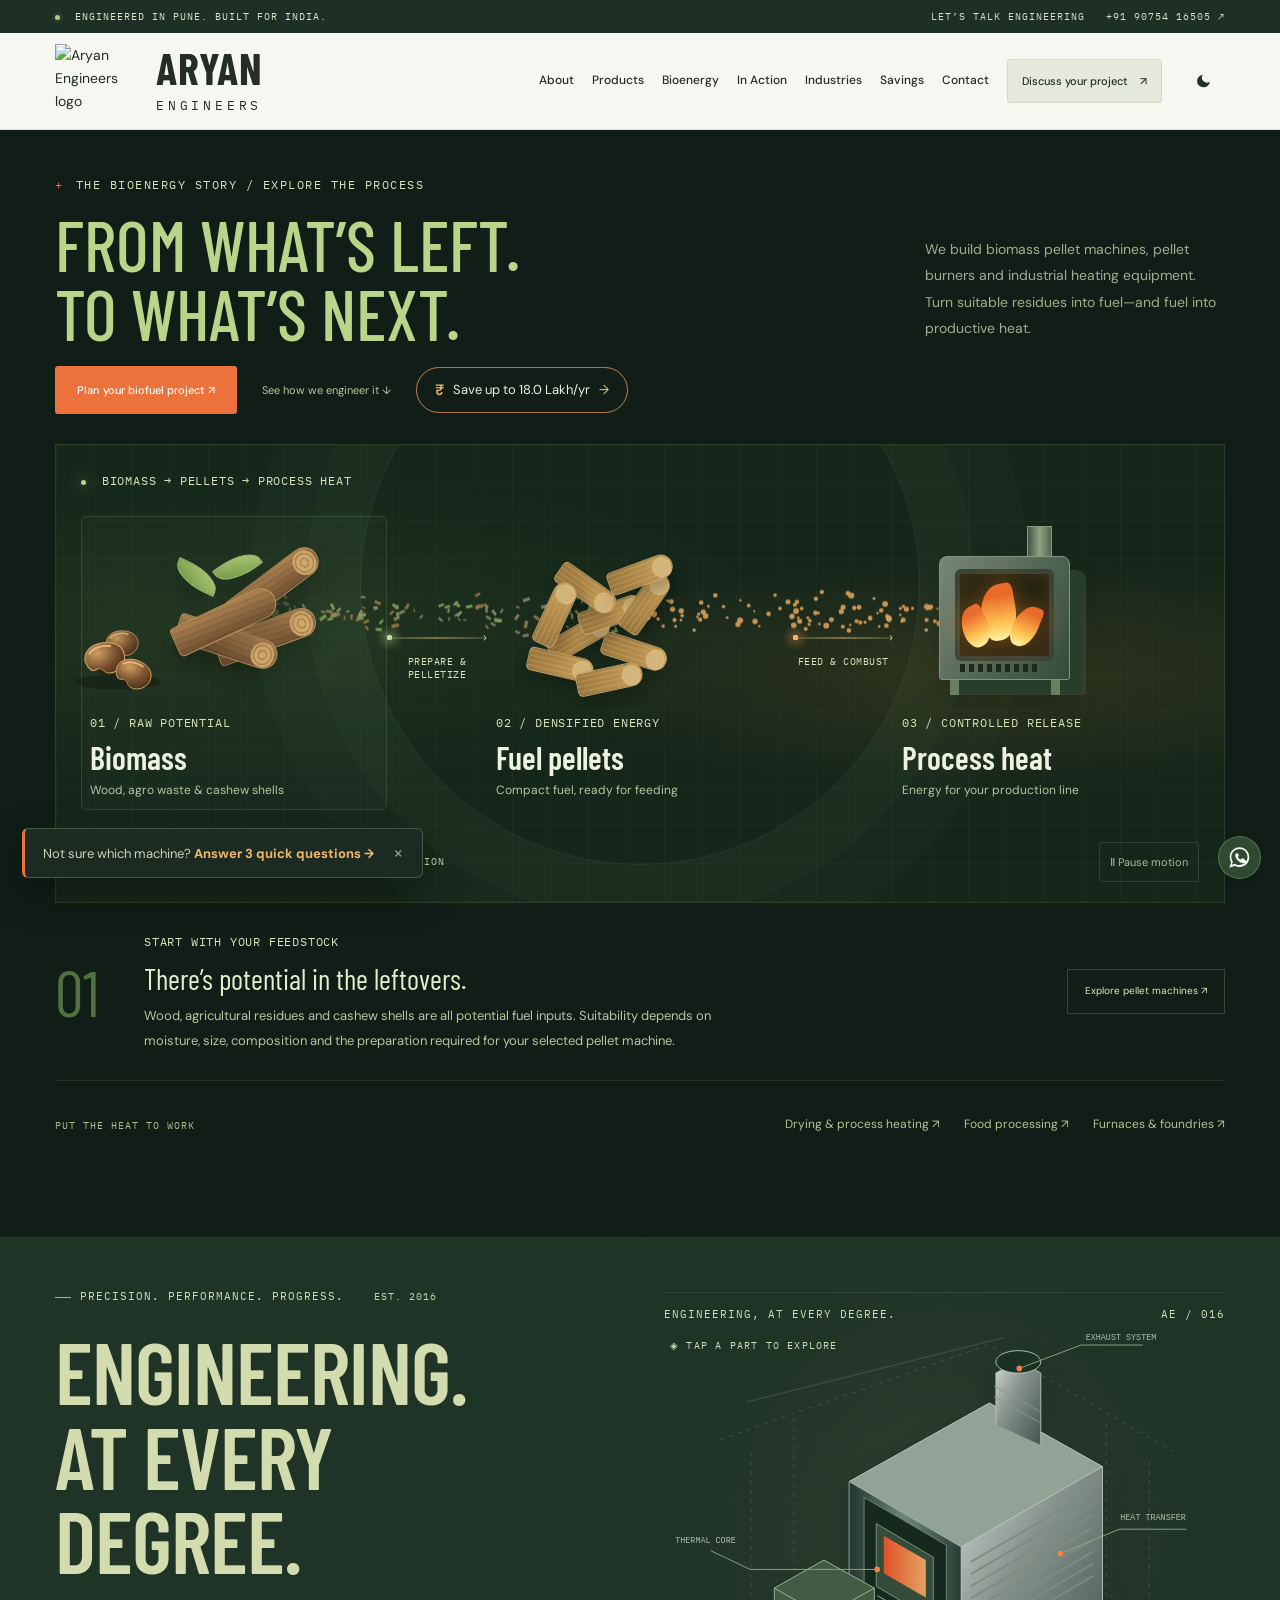
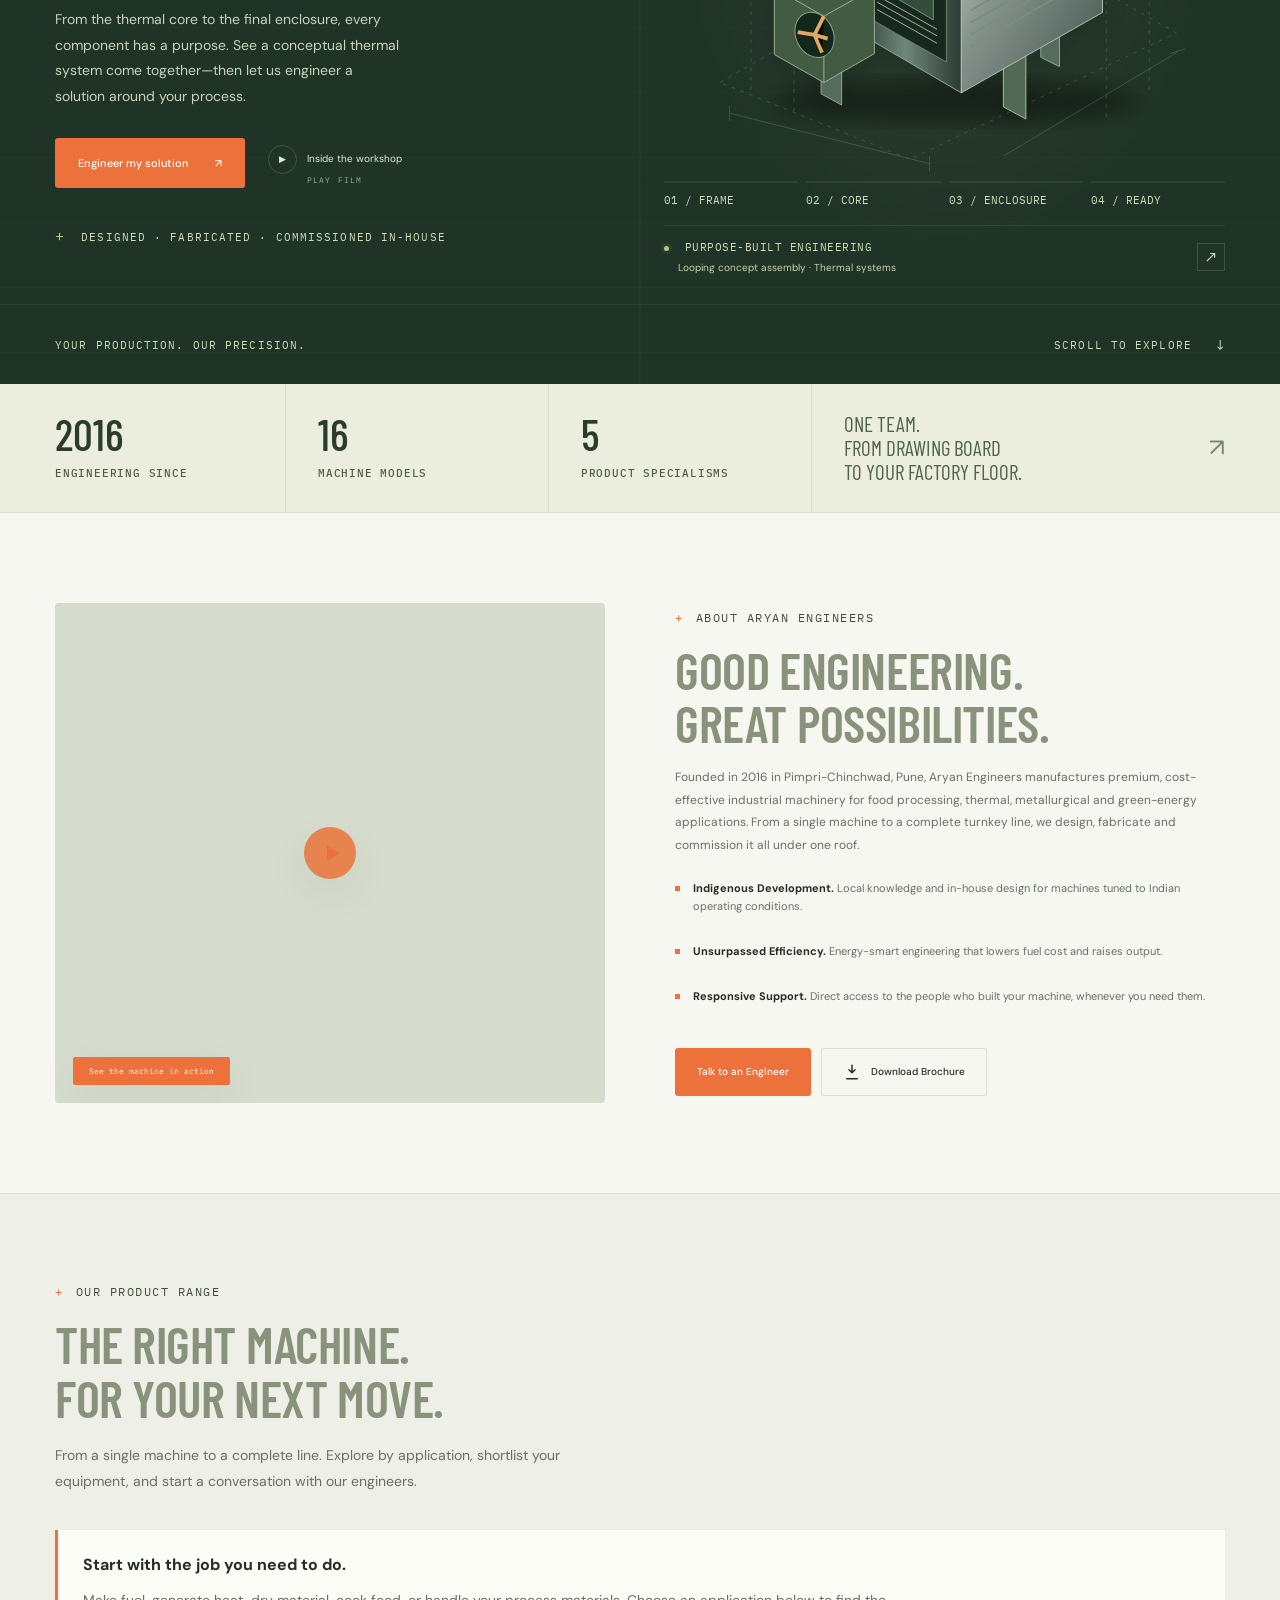
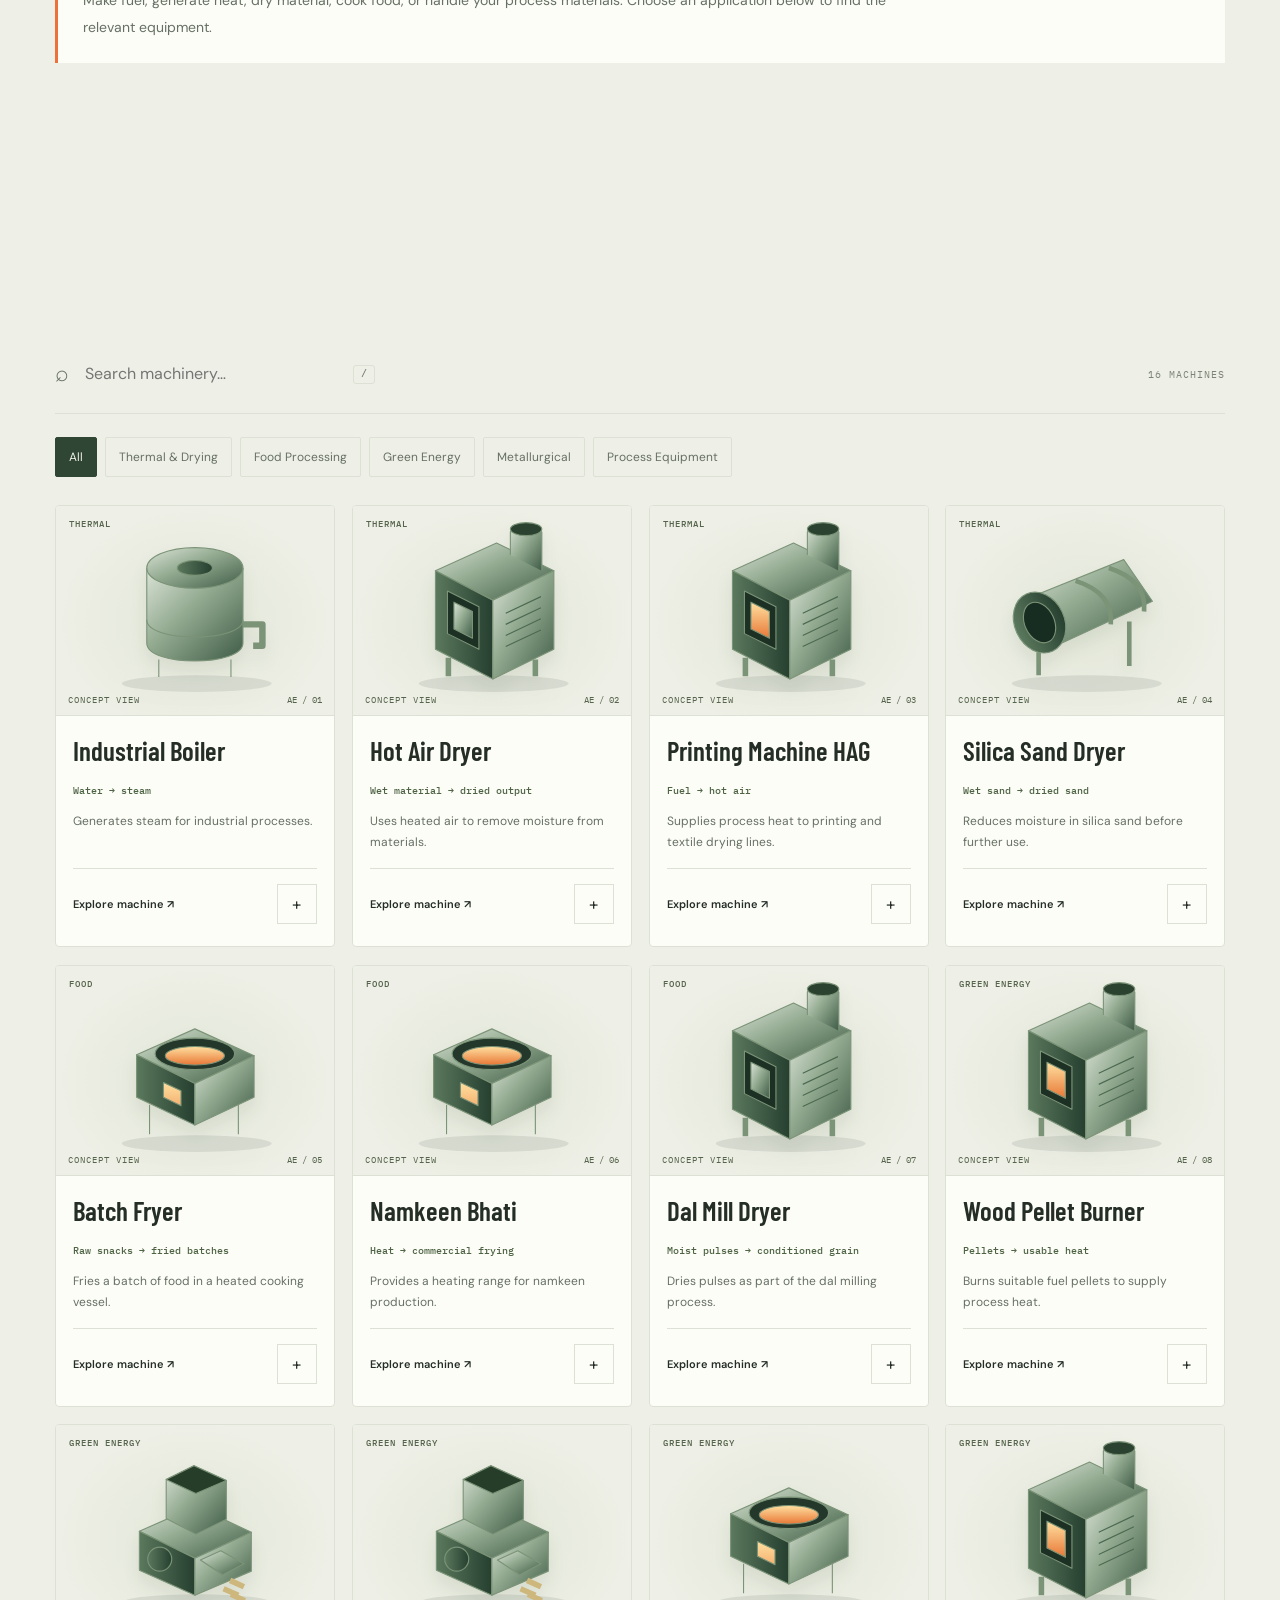
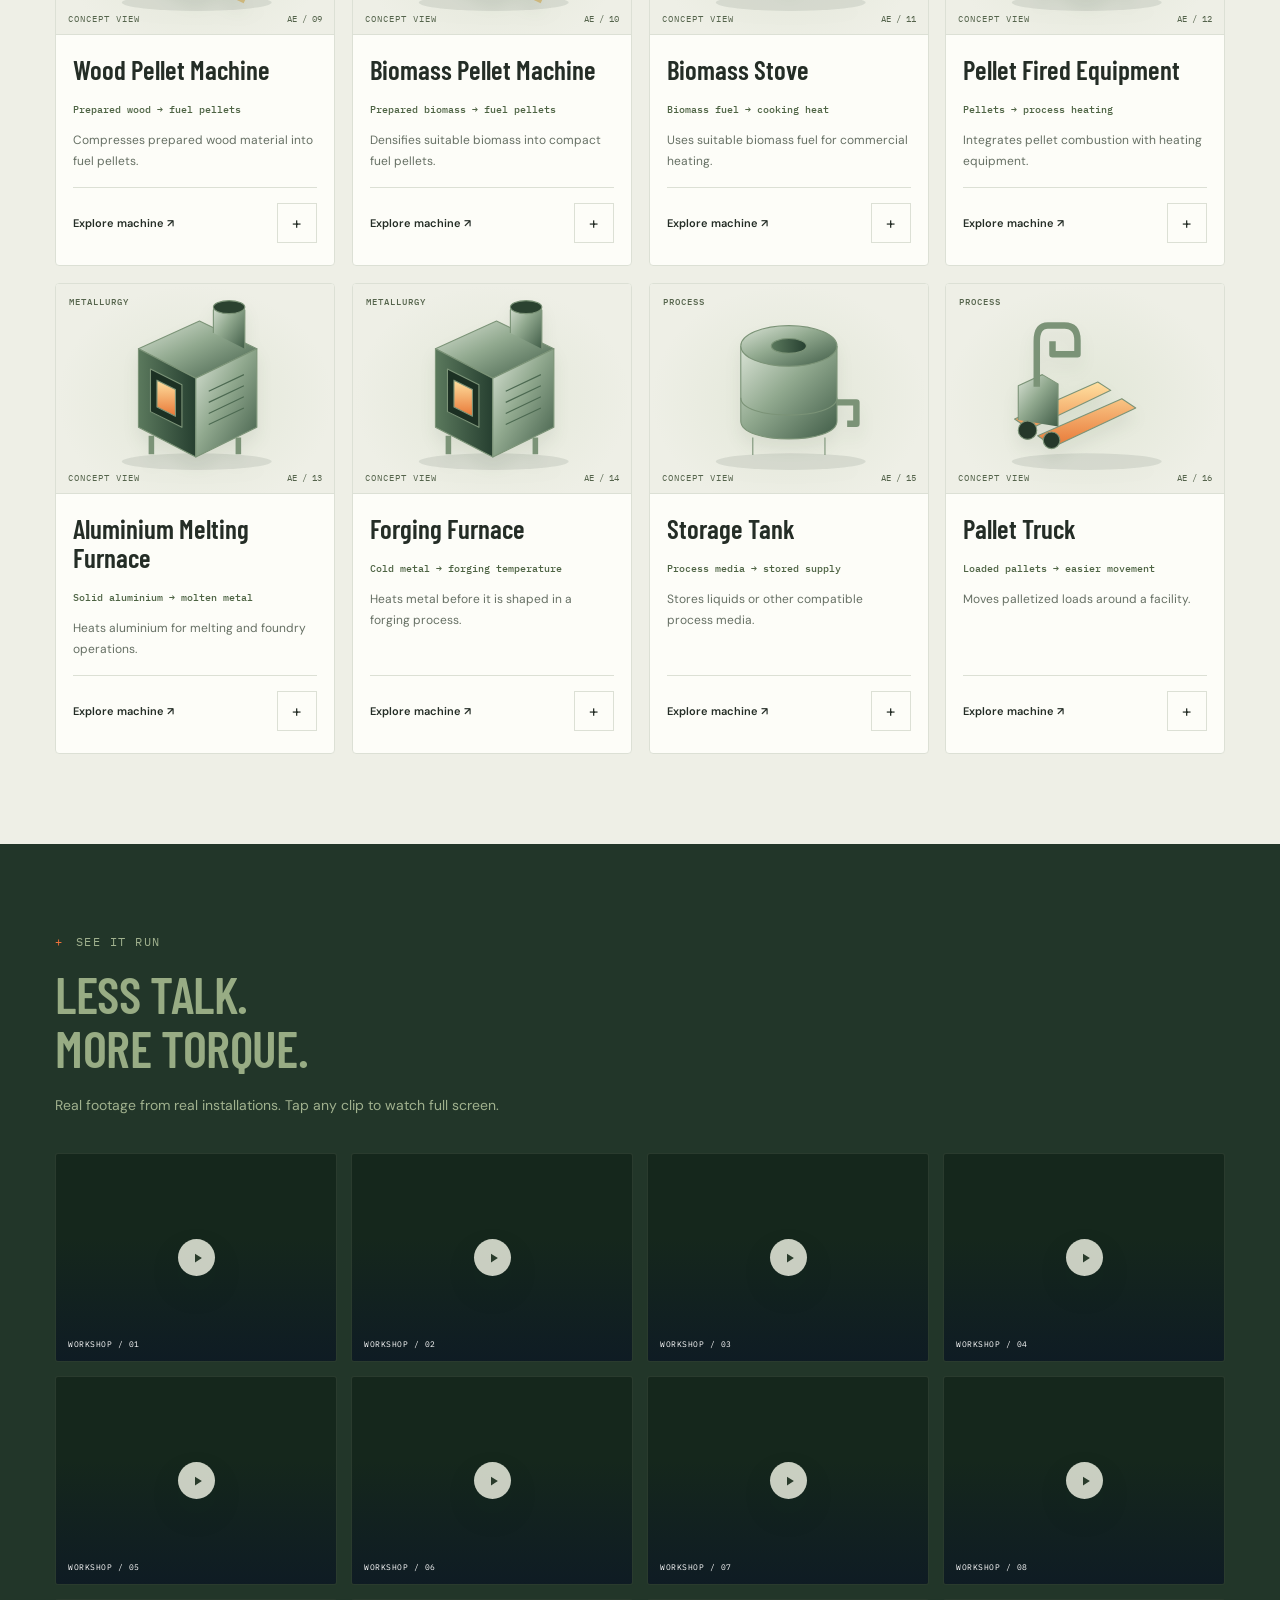
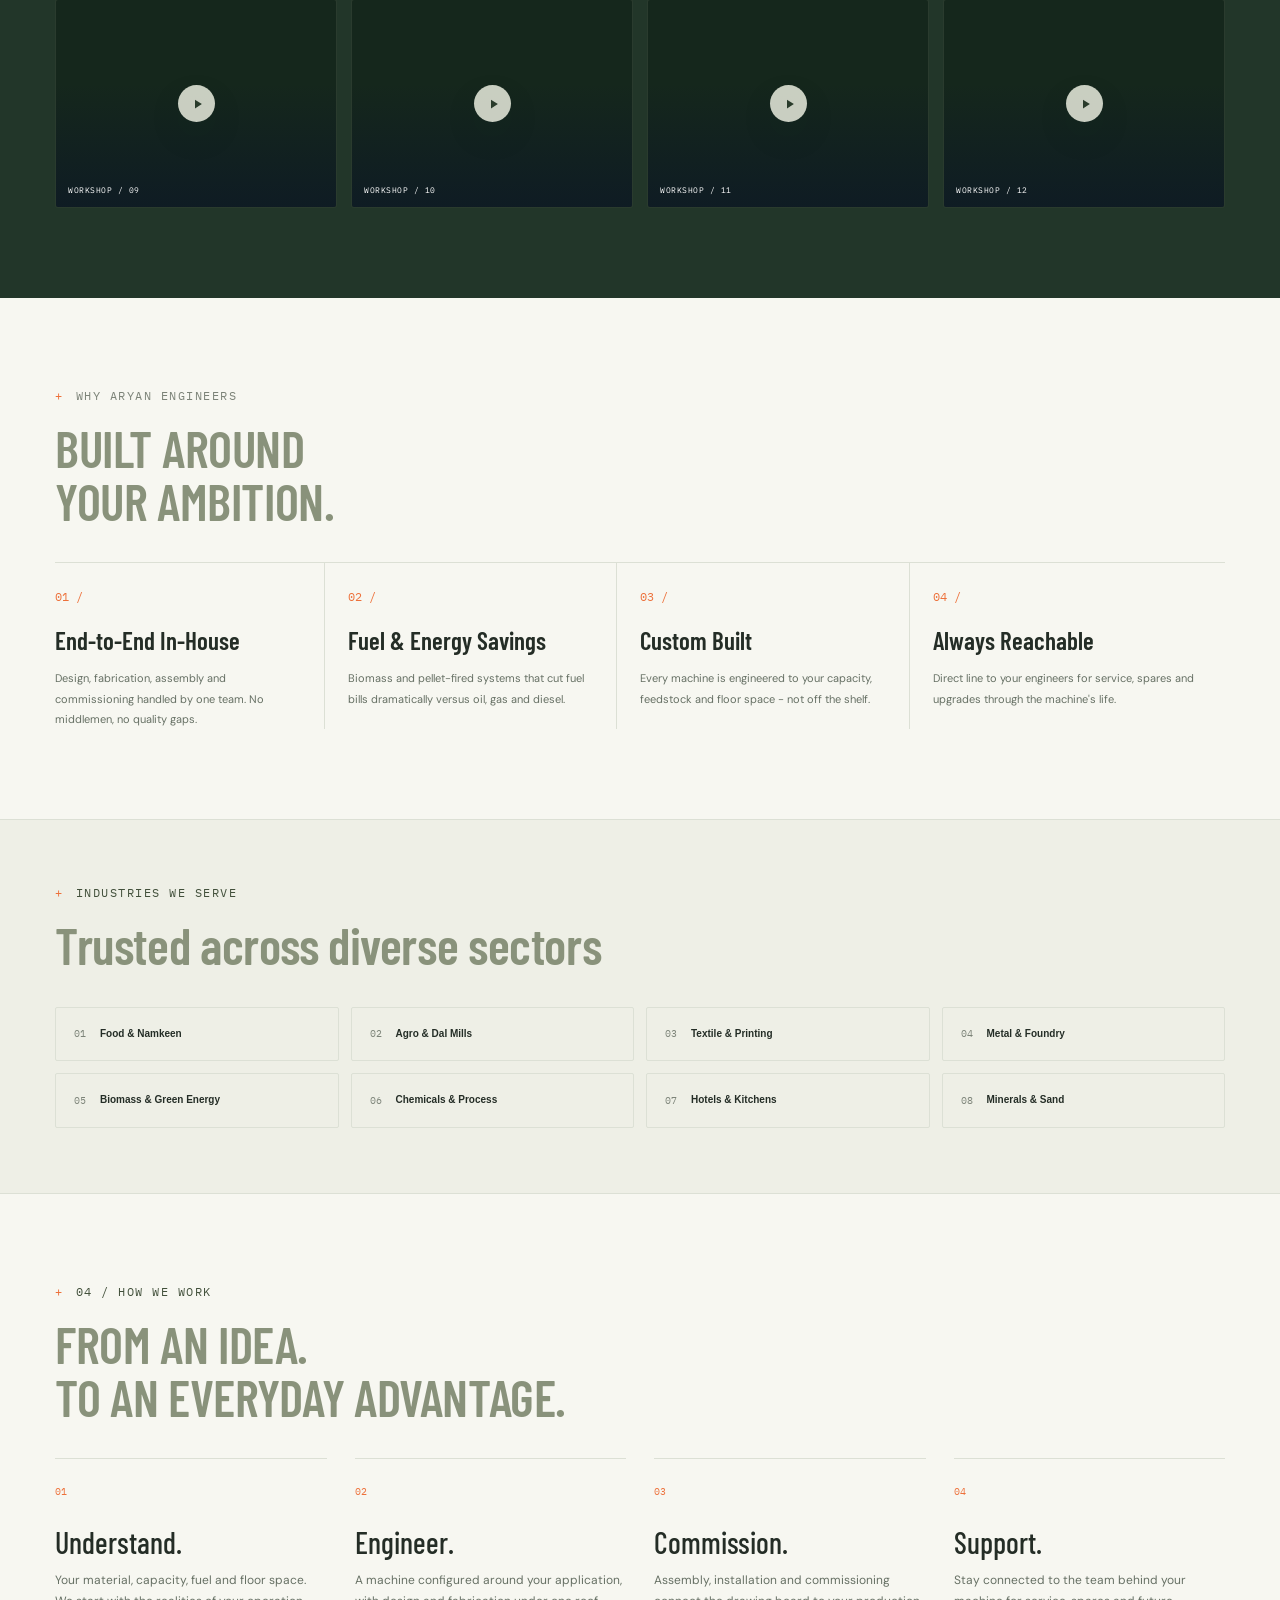
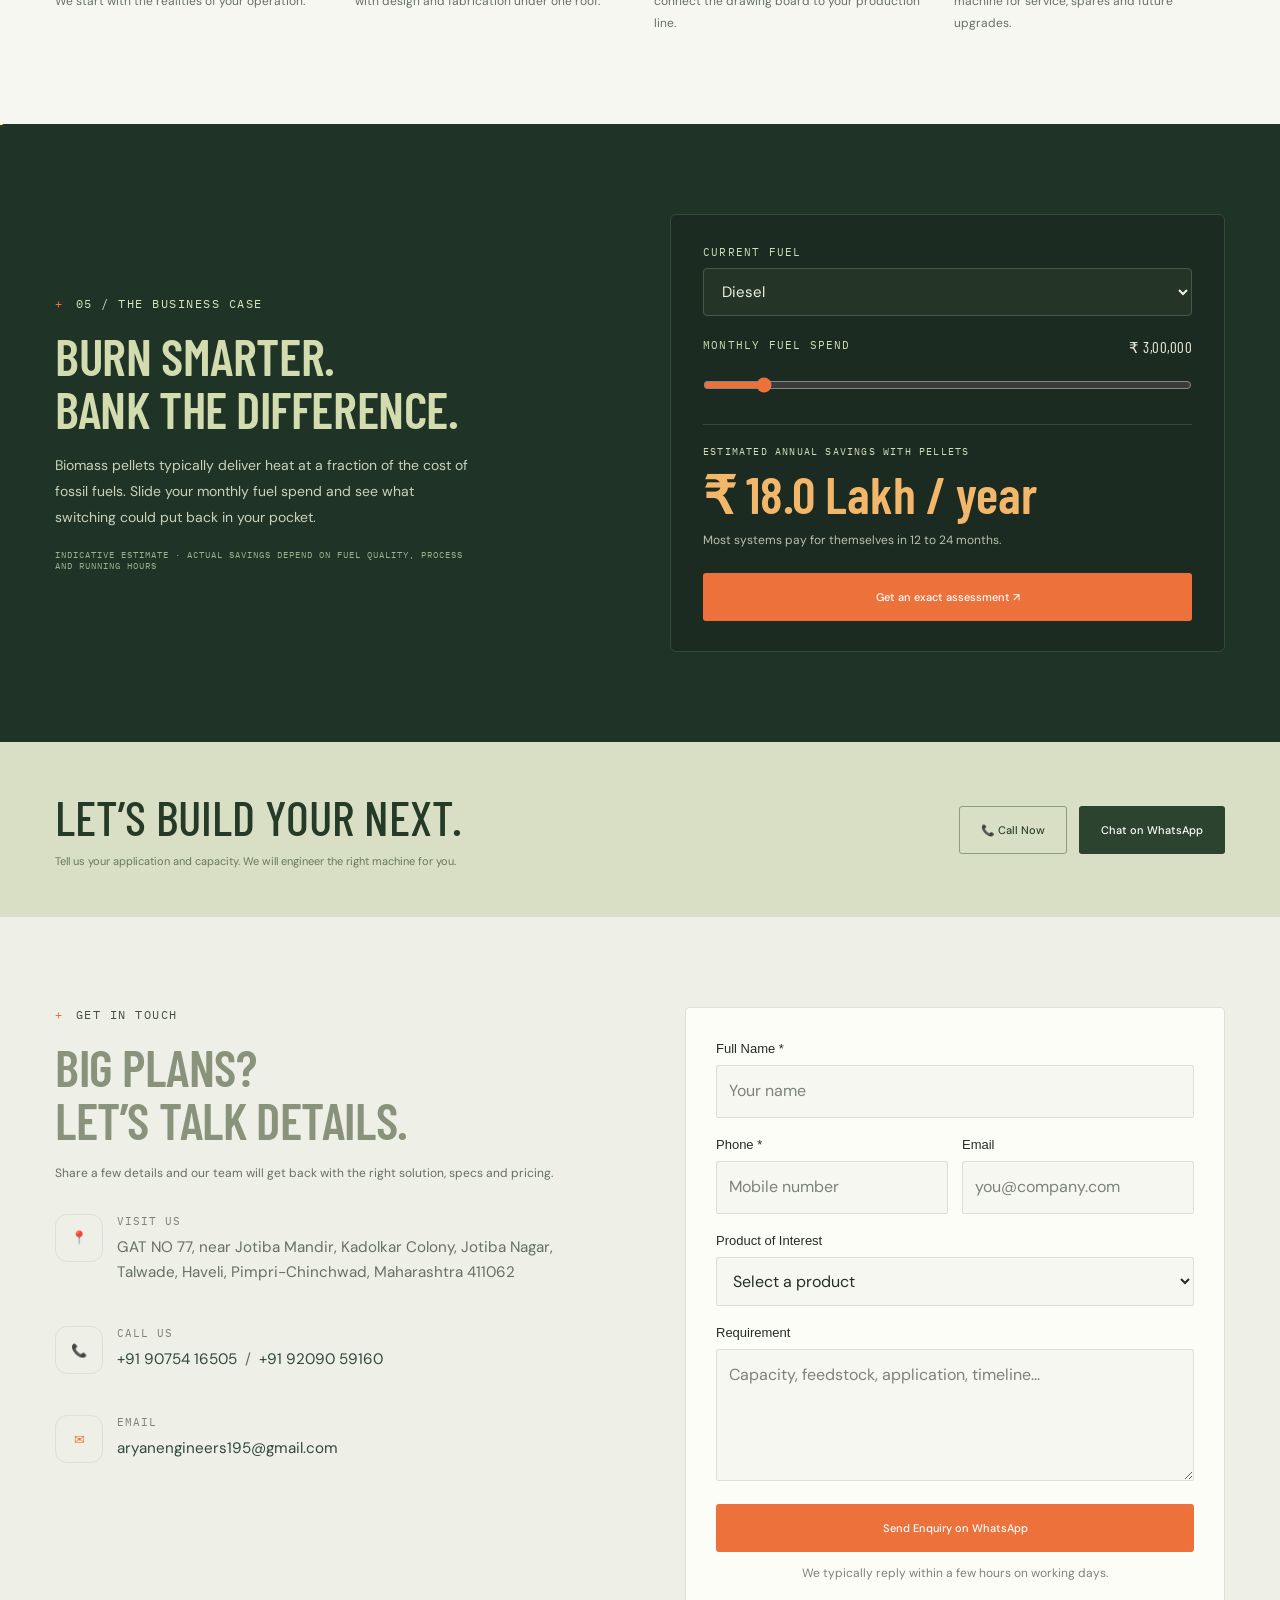
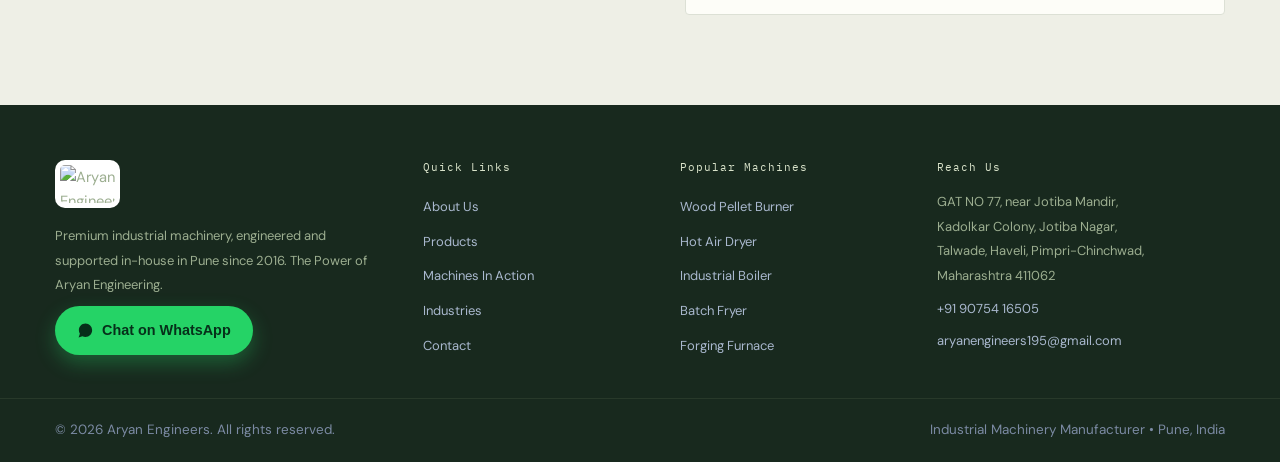
==== commit 2113419b: "Live savings figure in hero pill; breathing room in mobile bio nodes Co-Authored-By: Claude Fable 5 " ====
--- a/index.html
+++ b/index.html
@@ -20,7 +20,7 @@
       } catch (e) { document.documentElement.setAttribute("data-theme", "light"); }
     })();
   </script>
-  <link rel="stylesheet" href="css/styles.css?v=2" /><link rel="stylesheet" href="css/studio.css?v=2" /><link rel="stylesheet" href="css/biofuel.css?v=2" /><link rel="stylesheet" href="css/product-visuals.css?v=10" />
+  <link rel="stylesheet" href="css/styles.css?v=2" /><link rel="stylesheet" href="css/studio.css?v=2" /><link rel="stylesheet" href="css/biofuel.css?v=2" /><link rel="stylesheet" href="css/product-visuals.css?v=11" />
   <link rel="icon" href="https://aryanengineers.net.in/images/logo-new.png" />
 </head>
 <body><a class="skip-link" href="#products">Skip to machinery catalogue</a><div class="reading-progress" aria-hidden="true"></div>
@@ -55,7 +55,7 @@
     </div>
   </header>
 
-<main><section class="biofuel section" id="biofuel"><div class="container"><div class="bio-heading"><div><span class="eyebrow">THE BIOENERGY STORY / EXPLORE THE PROCESS</span><h1>FROM WHAT’S LEFT.<br><span>TO WHAT’S NEXT.</span></h1></div><p>We build biomass pellet machines, pellet burners and industrial heating equipment.<br>Turn suitable residues into fuel—and fuel into productive heat.</p></div><div class="bio-intro-actions"><a href="#contact" class="btn btn--primary">Plan your biofuel project ↗</a><a href="#home">See how we engineer it ↓</a><a href="#savings" class="savings-link"><b>₹</b> Calculate your fuel savings <span>→</span></a></div><div class="bio-stage" data-stage="0"><div class="bio-grid"></div><div class="bio-orbit"></div><div class="bio-stage-label"><i></i> BIOMASS → PELLETS → PROCESS HEAT</div><div class="bio-system"><button class="bio-node selected" data-bio="0" aria-label="Explore biomass feedstock"><div class="bio-object feedstock"><svg class="feed-extra" viewBox="0 0 300 174" preserveAspectRatio="xMidYMax meet" aria-hidden="true"><defs><radialGradient id="cashR" cx="35%" cy="28%" r="85%"><stop stop-color="#cf9e60"/><stop offset=".55" stop-color="#7a5230"/><stop offset="1" stop-color="#43290f"/></radialGradient><g id="cashewG"><path d="M5 20 C1 9 10 1 21 1 C35 1 45 9 43 20 C41 29 32 34 24 32 C18 31 20 25 14 25 C9 25 8 27 5 20 Z" fill="url(#cashR)" stroke="#d3a768" stroke-width="1"/><path d="M14 25 C20 25 18 31 24 32 C17 33 12 30 14 25 Z" fill="#33200e" opacity=".65"/><path d="M10 8 C15 3.5 25 3 32 6.5" stroke="#eec088" stroke-width="2" fill="none" stroke-linecap="round" opacity=".85"/></g></defs><g class="fx-cashew" transform="translate(-13 6) translate(45 163) scale(1.05) translate(-45 -163)"><ellipse cx="42" cy="163" rx="42" ry="7.5" fill="#00000040"/><use href="#cashewG" transform="translate(26 114) rotate(-8) scale(.8)" opacity=".92"/><use href="#cashewG" transform="translate(2 130) rotate(-16)"/><use href="#cashewG" transform="translate(40 136) rotate(12) scale(.9)"/></g></svg><i></i><i></i><i></i><i></i><i></i><i></i><span>♧</span></div><span class="bio-number">01 / RAW POTENTIAL</span><strong>Biomass</strong><small>Wood, agro waste &amp; cashew shells</small></button><div class="bio-link"><i></i><i></i><i></i><span>PREPARE & PELLETIZE</span></div><button class="bio-node" data-bio="1" aria-label="Explore fuel pellets"><div class="bio-object pellets"><i></i><i></i><i></i><i></i><i></i><i></i><i></i><i></i><i></i></div><span class="bio-number">02 / DENSIFIED ENERGY</span><strong>Fuel pellets</strong><small>Compact fuel, ready for feeding</small></button><div class="bio-link"><i></i><i></i><i></i><span>FEED & COMBUST</span></div><button class="bio-node" data-bio="2" aria-label="Explore controlled combustion"><div class="bio-object burner"><div class="burner-shell"><div class="fire"><i></i><i></i><i></i></div><span></span></div><div class="burner-pipe"></div></div><span class="bio-number">03 / CONTROLLED RELEASE</span><strong>Process heat</strong><small>Energy for your production line</small></button></div><div class="bio-ground"></div><div class="bio-caption"><span>AN ILLUSTRATED PROCESS · NOT A MACHINE SPECIFICATION</span><button id="bioMotion" aria-pressed="false">Ⅱ Pause motion</button></div></div><div class="bio-details"><div class="bio-detail-index" id="bioIndex">01</div><div><span id="bioTag">START WITH YOUR FEEDSTOCK</span><h3 id="bioTitle">There’s potential in the leftovers.</h3><p id="bioDescription">Wood, agricultural residues and cashew shells are all potential fuel inputs. Suitability depends on moisture, size, composition and the preparation required for your selected pellet machine.</p></div><a id="bioExplore" href="#products">Explore pellet machines ↗</a></div><div class="bio-applications"><span>PUT THE HEAT TO WORK</span><button data-application="thermal">Drying & process heating ↗</button><button data-application="food">Food processing ↗</button><button data-application="metal">Furnaces & foundries ↗</button></div></div></section><section class="hero" id="home"><div class="hero-lines" aria-hidden="true"></div><div class="container hero-layout"><div class="hero-copy"><div class="technical-label"><span>PRECISION. PERFORMANCE. PROGRESS.</span><i>EST. 2016</i></div><h2 class="assembly-title">ENGINEERING.<br>AT EVERY<br><span>DEGREE.</span></h2><p class="hero-description">From the thermal core to the final enclosure, every component has a purpose. See a conceptual thermal system come together—then let us engineer a solution around your process.</p><div class="hero__actions"><a href="#contact" class="btn btn--primary">Engineer my solution <span>↗</span></a><button class="film-link" data-src="https://images.hungama.com/008/7D5/001/WhatsApp_Video_2026-06-07_at_10.34.19.mp4"><span>▶</span> Inside the workshop <small>PLAY FILM</small></button></div><div class="hero-footnote"><span class="tiny-cross">+</span> DESIGNED · FABRICATED · COMMISSIONED IN-HOUSE</div></div><div class="hero-engineering"><div class="diagram-top"><span>ENGINEERING, AT EVERY DEGREE.</span><span>AE / 016</span></div><div class="machine-drawing" aria-label="Conceptual industrial thermal system illustration"><svg viewBox="0 0 600 470" role="img" aria-label="Technical illustration of a thermal processing system"><defs><linearGradient id="steel" x1="0" y1="0" x2="1" y2="1"><stop stop-color="#d4d9d4"/><stop offset=".4" stop-color="#87948e"/><stop offset="1" stop-color="#44534e"/></linearGradient><linearGradient id="front" x1="0" y1="0" x2="1" y2="0"><stop stop-color="#23352e"/><stop offset=".5" stop-color="#70867b"/><stop offset="1" stop-color="#293b33"/></linearGradient><linearGradient id="heat"><stop stop-color="#f25428"/><stop offset="1" stop-color="#faac65"/></linearGradient><filter id="shadow"><feGaussianBlur stdDeviation="11"/></filter></defs><ellipse cx="311" cy="396" rx="195" ry="25" fill="#000" opacity=".35" filter="url(#shadow)"/><g class="construction-lines" fill="none" stroke="#728d79" stroke-width="1" opacity=".4"><path d="M60 376L347 209 548 323 263 458ZM60 116L347 15 548 130M93 130V390M519 140V387M139 93L139 407M473 99V413" stroke-dasharray="4 6"/><path d="M71 409L285 463M550 343L364 454M88 76L364 7"/><path d="M70 401v16m214 38v16m257-126 16-5"/></g><g class="machine-body assembly-machine"><g class="assembly-part part-frame"><path d="M168 333v55l22 12v-56m213-95v100l20 10v-96" fill="#556b5d" stroke="#99ab9c"/><path d="M363 358v44l24 13v-71" fill="#526a55" stroke="#b1c0a9"/></g><g class="assembly-part part-roof"><path d="M198 161L348 77 469 145 318 231Z" fill="#93a296" stroke="#c1cbbd"/></g><g class="assembly-part part-core"><path d="M198 161v156l120 70V231Z" fill="url(#front)" stroke="#9bad9d"/><path d="M214 178v126l88 50V229Z" fill="#17291f" stroke="#708674"/><path d="M227 206v67l61 36v-67Z" fill="#344c3b" stroke="#789c79"/><path d="M235 219v40l45 26v-40Z" fill="url(#heat)" opacity=".9" class="heat-window"/><path d="M228 283l64 36m-64-29 64 36m-64-28 64 36" stroke="#a7bca5"/></g><g class="assembly-part part-panel"><path d="M318 231L469 145v156l-151 86Z" fill="url(#steel)" stroke="#b6c5b8"/><path d="M328 247l131-76m-131 89 131-76m-131 89 131-76m-131 89 131-76m-131 89 131-76m-131 89 131-76m-131 89 131-76m-131 89 131-76" stroke="#7b8d81" stroke-width="2"/></g><g class="assembly-part part-exhaust"><path d="M355 100V45l24-14 24 14v77" fill="url(#steel)" stroke="#b5c8b7"/><ellipse cx="379" cy="33" rx="24" ry="12" fill="#1c3023" stroke="#b3c5b3"/><path d="M353 59l49 27M353 70l49 28" stroke="#849b88"/></g><g class="assembly-part part-blower"><path d="M171 245l-53 30v71l53 30 54-31v-70Z" fill="#435b43" stroke="#9fb69b"/><path d="M118 275l53 30 54-30m-54 30v71" fill="none" stroke="#a4b899"/><ellipse cx="161" cy="325" rx="20" ry="25" transform="rotate(-25 161 325)" fill="#13271b" stroke="#91aa89"/><path d="M171 305l-10 20 8 19m-26-22 18 3 14 4" stroke="#e0a863" stroke-width="4"/></g></g><g font-family="monospace" font-size="9" fill="#afbeab"><path d="M380 40l66-25h66M228 255H92L50 235M424 238l63-26h72" stroke="#91a585" fill="none"/><circle cx="380" cy="40" r="3" fill="#f68140"/><circle cx="228" cy="255" r="3" fill="#f68140"/><circle cx="424" cy="238" r="3" fill="#f68140"/><text x="451" y="10">EXHAUST SYSTEM</text><text x="12" y="227">THERMAL CORE</text><text x="488" y="202">HEAT TRANSFER</text></g></svg></div><div class="assembly-timeline"><span>01 / FRAME</span><span>02 / CORE</span><span>03 / ENCLOSURE</span><span>04 / READY</span></div><div class="diagram-bottom"><div><i class="signal"></i> PURPOSE-BUILT ENGINEERING<small>Looping concept assembly · Thermal systems</small></div><a href="#products" aria-label="Explore thermal machinery">↗</a></div></div></div><div class="container hero-footer"><span>YOUR PRODUCTION. OUR PRECISION.</span><a href="#stats">SCROLL TO EXPLORE <span>↓</span></a></div></section><section class="stats" id="stats"><div class="container stats__grid"><div class="stat"><div class="stat__num" data-count="2016">2016</div><p>Engineering since</p></div><div class="stat"><div class="stat__num" data-count="16" data-suffix="">16</div><p>Machine models</p></div><div class="stat"><div class="stat__num" data-count="5">5</div><p>Product specialisms</p></div><div class="stat stat-statement"><span>ONE TEAM.<br>FROM DRAWING BOARD<br>TO YOUR FACTORY FLOOR.</span><i>↗</i></div></div></section>
+<main><section class="biofuel section" id="biofuel"><div class="container"><div class="bio-heading"><div><span class="eyebrow">THE BIOENERGY STORY / EXPLORE THE PROCESS</span><h1>FROM WHAT’S LEFT.<br><span>TO WHAT’S NEXT.</span></h1></div><p>We build biomass pellet machines, pellet burners and industrial heating equipment.<br>Turn suitable residues into fuel—and fuel into productive heat.</p></div><div class="bio-intro-actions"><a href="#contact" class="btn btn--primary">Plan your biofuel project ↗</a><a href="#home">See how we engineer it ↓</a><a href="#savings" class="savings-link"><b>₹</b> <em id="savingsPill">Save up to 18.0 Lakh/yr</em> <span>→</span></a></div><div class="bio-stage" data-stage="0"><div class="bio-grid"></div><div class="bio-orbit"></div><div class="bio-stage-label"><i></i> BIOMASS → PELLETS → PROCESS HEAT</div><div class="bio-system"><button class="bio-node selected" data-bio="0" aria-label="Explore biomass feedstock"><div class="bio-object feedstock"><svg class="feed-extra" viewBox="0 0 300 174" preserveAspectRatio="xMidYMax meet" aria-hidden="true"><defs><radialGradient id="cashR" cx="35%" cy="28%" r="85%"><stop stop-color="#cf9e60"/><stop offset=".55" stop-color="#7a5230"/><stop offset="1" stop-color="#43290f"/></radialGradient><g id="cashewG"><path d="M5 20 C1 9 10 1 21 1 C35 1 45 9 43 20 C41 29 32 34 24 32 C18 31 20 25 14 25 C9 25 8 27 5 20 Z" fill="url(#cashR)" stroke="#d3a768" stroke-width="1"/><path d="M14 25 C20 25 18 31 24 32 C17 33 12 30 14 25 Z" fill="#33200e" opacity=".65"/><path d="M10 8 C15 3.5 25 3 32 6.5" stroke="#eec088" stroke-width="2" fill="none" stroke-linecap="round" opacity=".85"/></g></defs><g class="fx-cashew" transform="translate(-13 6) translate(45 163) scale(1.05) translate(-45 -163)"><ellipse cx="42" cy="163" rx="42" ry="7.5" fill="#00000040"/><use href="#cashewG" transform="translate(26 114) rotate(-8) scale(.8)" opacity=".92"/><use href="#cashewG" transform="translate(2 130) rotate(-16)"/><use href="#cashewG" transform="translate(40 136) rotate(12) scale(.9)"/></g></svg><i></i><i></i><i></i><i></i><i></i><i></i><span>♧</span></div><span class="bio-number">01 / RAW POTENTIAL</span><strong>Biomass</strong><small>Wood, agro waste &amp; cashew shells</small></button><div class="bio-link"><i></i><i></i><i></i><span>PREPARE & PELLETIZE</span></div><button class="bio-node" data-bio="1" aria-label="Explore fuel pellets"><div class="bio-object pellets"><i></i><i></i><i></i><i></i><i></i><i></i><i></i><i></i><i></i></div><span class="bio-number">02 / DENSIFIED ENERGY</span><strong>Fuel pellets</strong><small>Compact fuel, ready for feeding</small></button><div class="bio-link"><i></i><i></i><i></i><span>FEED & COMBUST</span></div><button class="bio-node" data-bio="2" aria-label="Explore controlled combustion"><div class="bio-object burner"><div class="burner-shell"><div class="fire"><i></i><i></i><i></i></div><span></span></div><div class="burner-pipe"></div></div><span class="bio-number">03 / CONTROLLED RELEASE</span><strong>Process heat</strong><small>Energy for your production line</small></button></div><div class="bio-ground"></div><div class="bio-caption"><span>AN ILLUSTRATED PROCESS · NOT A MACHINE SPECIFICATION</span><button id="bioMotion" aria-pressed="false">Ⅱ Pause motion</button></div></div><div class="bio-details"><div class="bio-detail-index" id="bioIndex">01</div><div><span id="bioTag">START WITH YOUR FEEDSTOCK</span><h3 id="bioTitle">There’s potential in the leftovers.</h3><p id="bioDescription">Wood, agricultural residues and cashew shells are all potential fuel inputs. Suitability depends on moisture, size, composition and the preparation required for your selected pellet machine.</p></div><a id="bioExplore" href="#products">Explore pellet machines ↗</a></div><div class="bio-applications"><span>PUT THE HEAT TO WORK</span><button data-application="thermal">Drying & process heating ↗</button><button data-application="food">Food processing ↗</button><button data-application="metal">Furnaces & foundries ↗</button></div></div></section><section class="hero" id="home"><div class="hero-lines" aria-hidden="true"></div><div class="container hero-layout"><div class="hero-copy"><div class="technical-label"><span>PRECISION. PERFORMANCE. PROGRESS.</span><i>EST. 2016</i></div><h2 class="assembly-title">ENGINEERING.<br>AT EVERY<br><span>DEGREE.</span></h2><p class="hero-description">From the thermal core to the final enclosure, every component has a purpose. See a conceptual thermal system come together—then let us engineer a solution around your process.</p><div class="hero__actions"><a href="#contact" class="btn btn--primary">Engineer my solution <span>↗</span></a><button class="film-link" data-src="https://images.hungama.com/008/7D5/001/WhatsApp_Video_2026-06-07_at_10.34.19.mp4"><span>▶</span> Inside the workshop <small>PLAY FILM</small></button></div><div class="hero-footnote"><span class="tiny-cross">+</span> DESIGNED · FABRICATED · COMMISSIONED IN-HOUSE</div></div><div class="hero-engineering"><div class="diagram-top"><span>ENGINEERING, AT EVERY DEGREE.</span><span>AE / 016</span></div><div class="machine-drawing" aria-label="Conceptual industrial thermal system illustration"><svg viewBox="0 0 600 470" role="img" aria-label="Technical illustration of a thermal processing system"><defs><linearGradient id="steel" x1="0" y1="0" x2="1" y2="1"><stop stop-color="#d4d9d4"/><stop offset=".4" stop-color="#87948e"/><stop offset="1" stop-color="#44534e"/></linearGradient><linearGradient id="front" x1="0" y1="0" x2="1" y2="0"><stop stop-color="#23352e"/><stop offset=".5" stop-color="#70867b"/><stop offset="1" stop-color="#293b33"/></linearGradient><linearGradient id="heat"><stop stop-color="#f25428"/><stop offset="1" stop-color="#faac65"/></linearGradient><filter id="shadow"><feGaussianBlur stdDeviation="11"/></filter></defs><ellipse cx="311" cy="396" rx="195" ry="25" fill="#000" opacity=".35" filter="url(#shadow)"/><g class="construction-lines" fill="none" stroke="#728d79" stroke-width="1" opacity=".4"><path d="M60 376L347 209 548 323 263 458ZM60 116L347 15 548 130M93 130V390M519 140V387M139 93L139 407M473 99V413" stroke-dasharray="4 6"/><path d="M71 409L285 463M550 343L364 454M88 76L364 7"/><path d="M70 401v16m214 38v16m257-126 16-5"/></g><g class="machine-body assembly-machine"><g class="assembly-part part-frame"><path d="M168 333v55l22 12v-56m213-95v100l20 10v-96" fill="#556b5d" stroke="#99ab9c"/><path d="M363 358v44l24 13v-71" fill="#526a55" stroke="#b1c0a9"/></g><g class="assembly-part part-roof"><path d="M198 161L348 77 469 145 318 231Z" fill="#93a296" stroke="#c1cbbd"/></g><g class="assembly-part part-core"><path d="M198 161v156l120 70V231Z" fill="url(#front)" stroke="#9bad9d"/><path d="M214 178v126l88 50V229Z" fill="#17291f" stroke="#708674"/><path d="M227 206v67l61 36v-67Z" fill="#344c3b" stroke="#789c79"/><path d="M235 219v40l45 26v-40Z" fill="url(#heat)" opacity=".9" class="heat-window"/><path d="M228 283l64 36m-64-29 64 36m-64-28 64 36" stroke="#a7bca5"/></g><g class="assembly-part part-panel"><path d="M318 231L469 145v156l-151 86Z" fill="url(#steel)" stroke="#b6c5b8"/><path d="M328 247l131-76m-131 89 131-76m-131 89 131-76m-131 89 131-76m-131 89 131-76m-131 89 131-76m-131 89 131-76m-131 89 131-76" stroke="#7b8d81" stroke-width="2"/></g><g class="assembly-part part-exhaust"><path d="M355 100V45l24-14 24 14v77" fill="url(#steel)" stroke="#b5c8b7"/><ellipse cx="379" cy="33" rx="24" ry="12" fill="#1c3023" stroke="#b3c5b3"/><path d="M353 59l49 27M353 70l49 28" stroke="#849b88"/></g><g class="assembly-part part-blower"><path d="M171 245l-53 30v71l53 30 54-31v-70Z" fill="#435b43" stroke="#9fb69b"/><path d="M118 275l53 30 54-30m-54 30v71" fill="none" stroke="#a4b899"/><ellipse cx="161" cy="325" rx="20" ry="25" transform="rotate(-25 161 325)" fill="#13271b" stroke="#91aa89"/><path d="M171 305l-10 20 8 19m-26-22 18 3 14 4" stroke="#e0a863" stroke-width="4"/></g></g><g font-family="monospace" font-size="9" fill="#afbeab"><path d="M380 40l66-25h66M228 255H92L50 235M424 238l63-26h72" stroke="#91a585" fill="none"/><circle cx="380" cy="40" r="3" fill="#f68140"/><circle cx="228" cy="255" r="3" fill="#f68140"/><circle cx="424" cy="238" r="3" fill="#f68140"/><text x="451" y="10">EXHAUST SYSTEM</text><text x="12" y="227">THERMAL CORE</text><text x="488" y="202">HEAT TRANSFER</text></g></svg></div><div class="assembly-timeline"><span>01 / FRAME</span><span>02 / CORE</span><span>03 / ENCLOSURE</span><span>04 / READY</span></div><div class="diagram-bottom"><div><i class="signal"></i> PURPOSE-BUILT ENGINEERING<small>Looping concept assembly · Thermal systems</small></div><a href="#products" aria-label="Explore thermal machinery">↗</a></div></div></div><div class="container hero-footer"><span>YOUR PRODUCTION. OUR PRECISION.</span><a href="#stats">SCROLL TO EXPLORE <span>↓</span></a></div></section><section class="stats" id="stats"><div class="container stats__grid"><div class="stat"><div class="stat__num" data-count="2016">2016</div><p>Engineering since</p></div><div class="stat"><div class="stat__num" data-count="16" data-suffix="">16</div><p>Machine models</p></div><div class="stat"><div class="stat__num" data-count="5">5</div><p>Product specialisms</p></div><div class="stat stat-statement"><span>ONE TEAM.<br>FROM DRAWING BOARD<br>TO YOUR FACTORY FLOOR.</span><i>↗</i></div></div></section>
   <!-- ===== ABOUT ===== -->
   <section class="about section" id="about">
     <div class="container about__grid">
@@ -342,6 +342,6 @@
     <video id="lightboxVideo" controls playsinline></video>
   </div>
 
-  <dialog id="machineDialog"><button id="closeMachine" aria-label="Close machine details">×</button><div id="machineDetails"></div></dialog><div class="shortlist-bar" id="shortlistBar" hidden><span><b id="shortlistCount">0</b> machines shortlisted</span><button id="clearShortlist">Clear</button><a href="#contact" id="enquireShortlist">Discuss shortlist ↗</a></div><script src="js/main.js?v=4"></script><script src="js/studio.js?v=2"></script><script src="js/biofuel.js?v=4"></script><script src="js/product-visuals.js?v=2"></script><script src="js/interactive.js?v=2"></script><script src="js/story.js?v=2"></script>
+  <dialog id="machineDialog"><button id="closeMachine" aria-label="Close machine details">×</button><div id="machineDetails"></div></dialog><div class="shortlist-bar" id="shortlistBar" hidden><span><b id="shortlistCount">0</b> machines shortlisted</span><button id="clearShortlist">Clear</button><a href="#contact" id="enquireShortlist">Discuss shortlist ↗</a></div><script src="js/main.js?v=4"></script><script src="js/studio.js?v=2"></script><script src="js/biofuel.js?v=4"></script><script src="js/product-visuals.js?v=2"></script><script src="js/interactive.js?v=3"></script><script src="js/story.js?v=2"></script>
 </body>
 </html>
--- a/css/product-visuals.css
+++ b/css/product-visuals.css
@@ -133,3 +133,5 @@
 @keyframes savPulse{0%{opacity:.9;transform:scale(1)}70%,100%{opacity:0;transform:scale(1.14)}}
 .bio-intro-actions{flex-wrap:wrap}
 @media(max-width:650px){.savings-link{font-size:12px!important;padding:9px 14px}}
+.savings-link em{font-style:normal}
+@media(max-width:650px){.bio-node{column-gap:22px}.bio-node .bio-number{margin-bottom:8px}.bio-node small{line-height:1.7}}
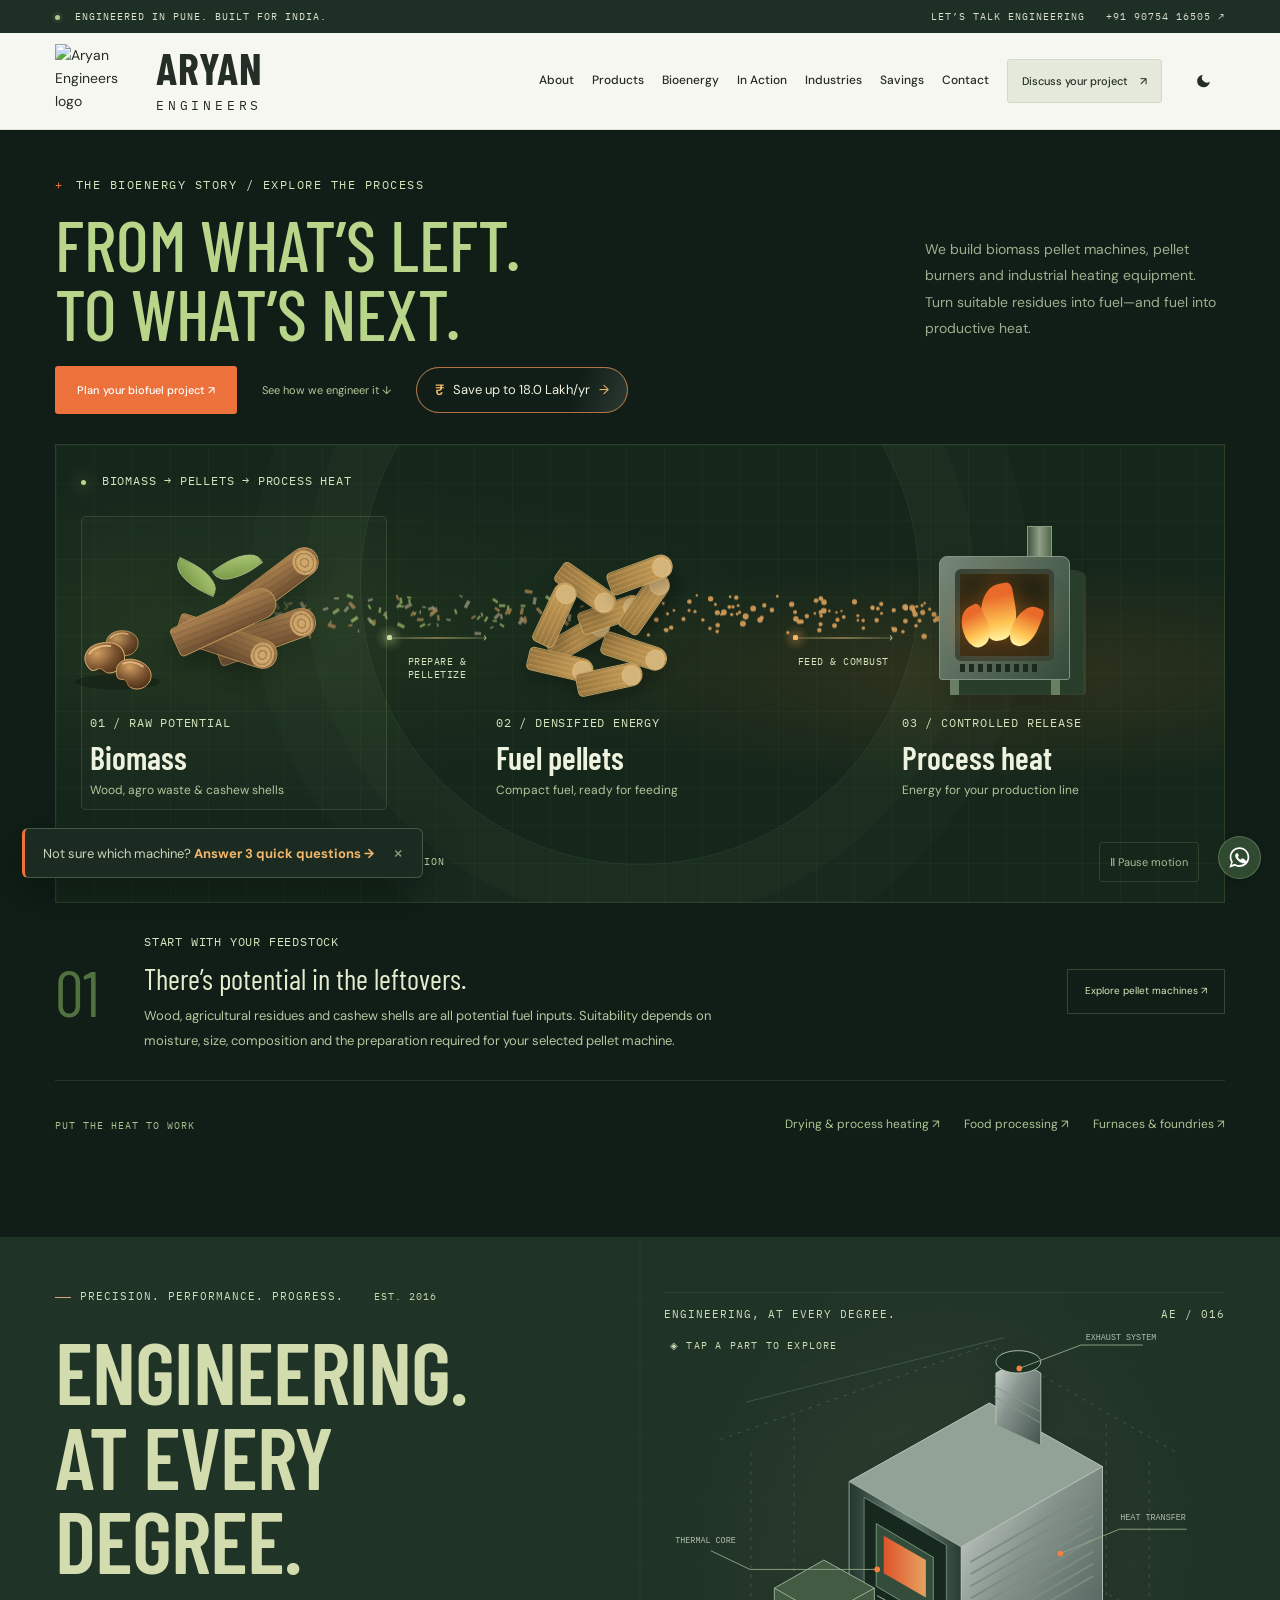
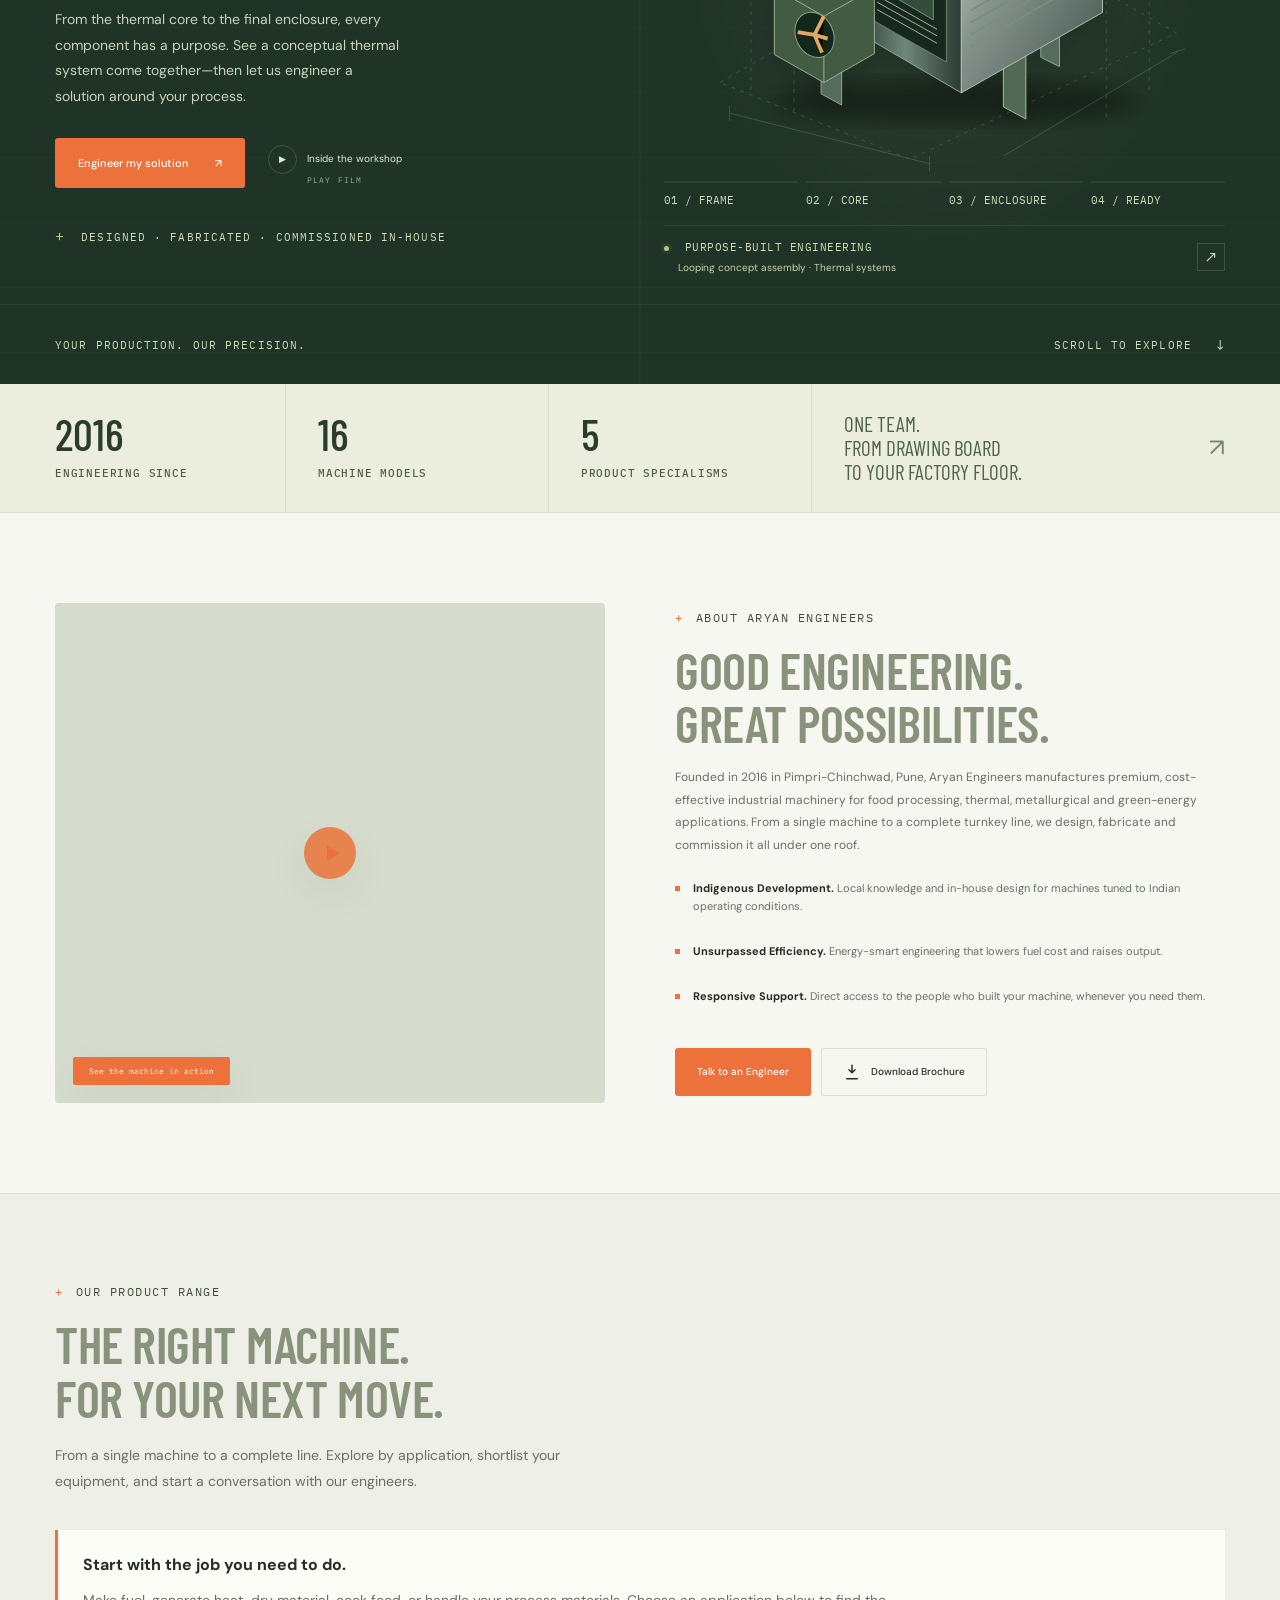
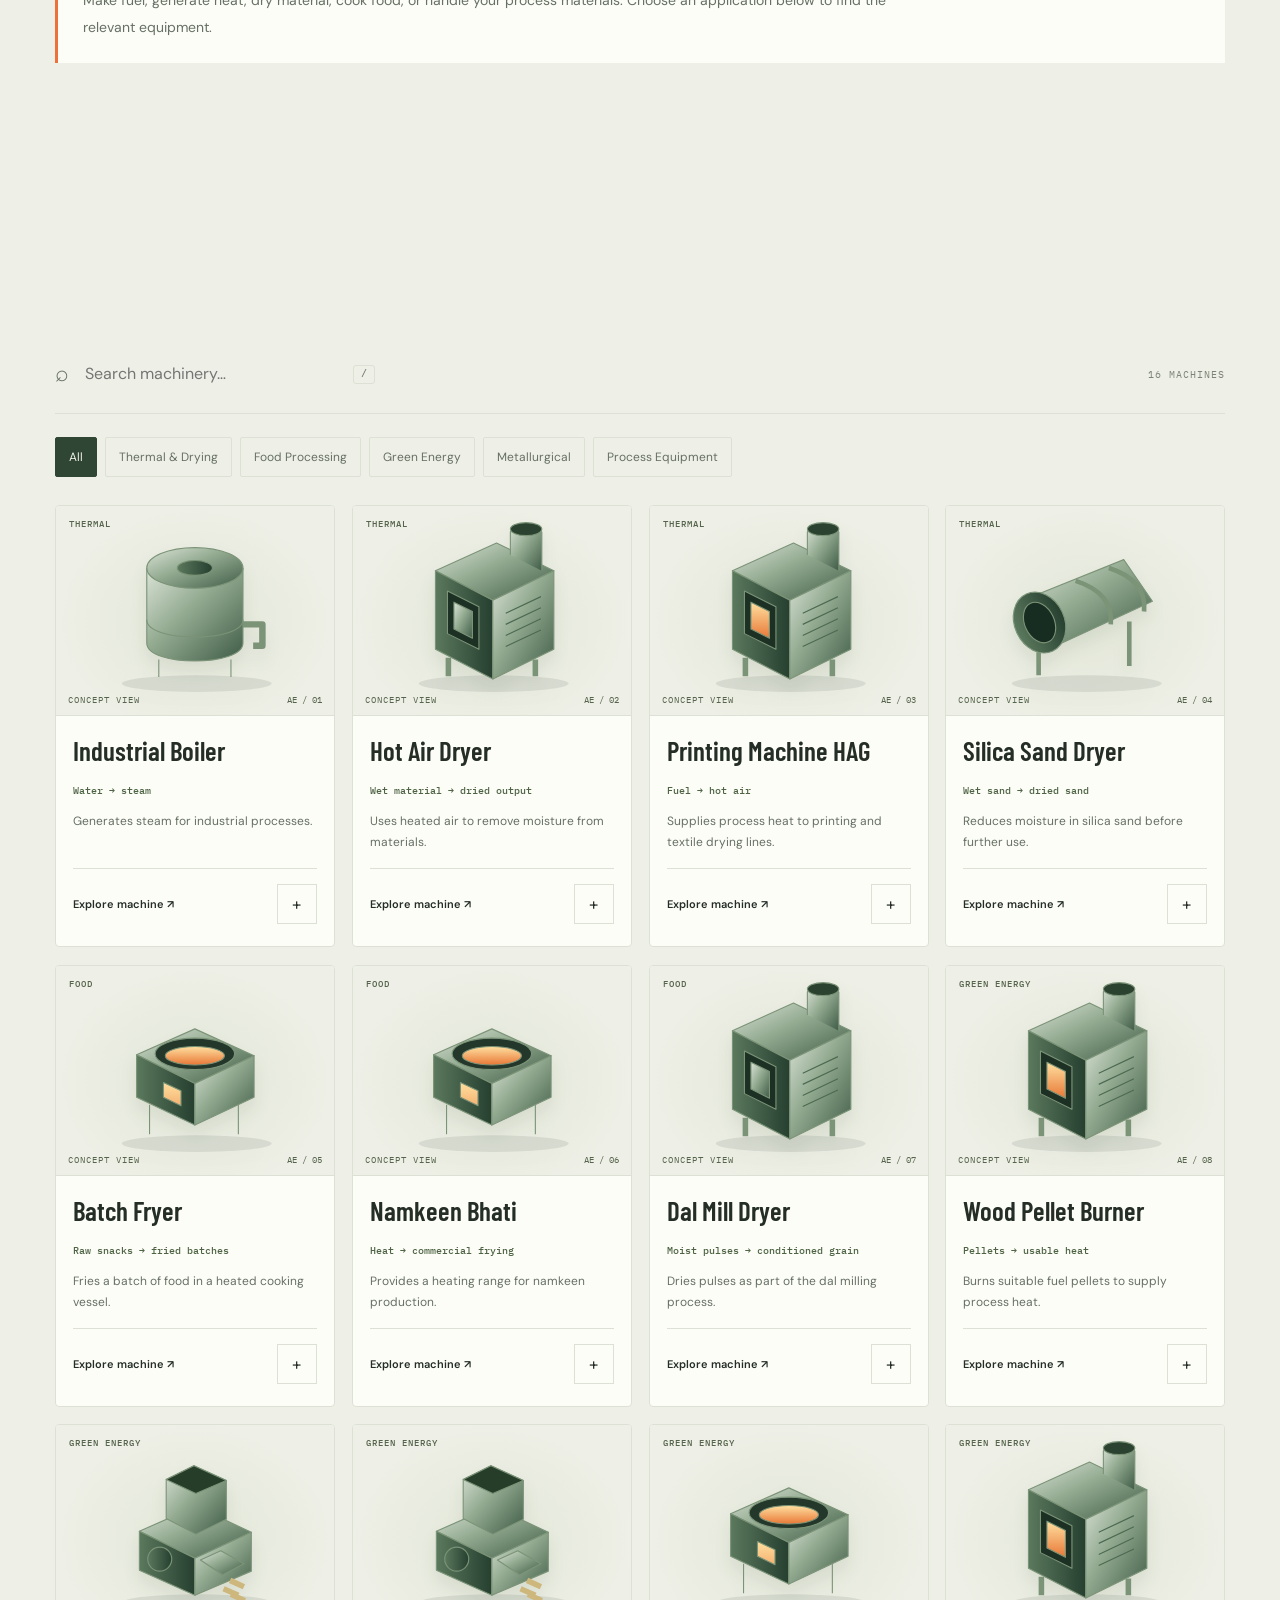
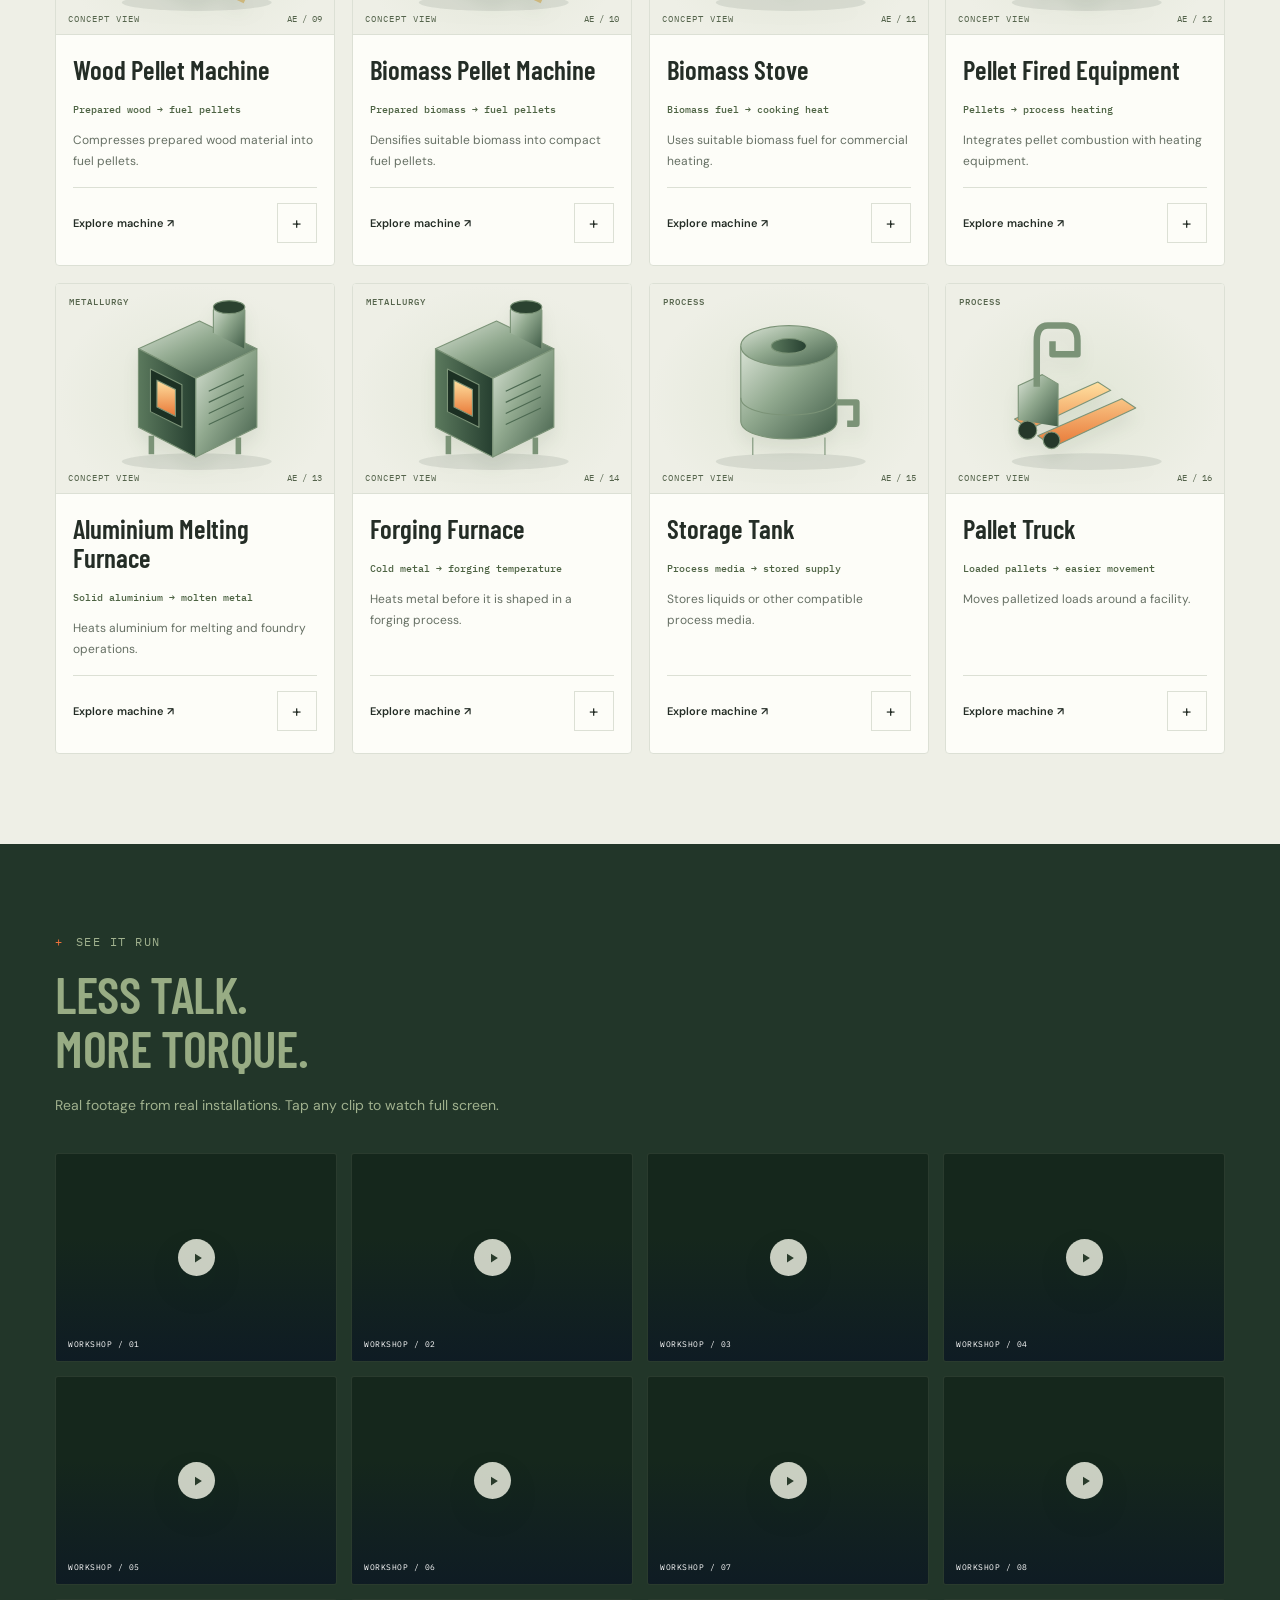
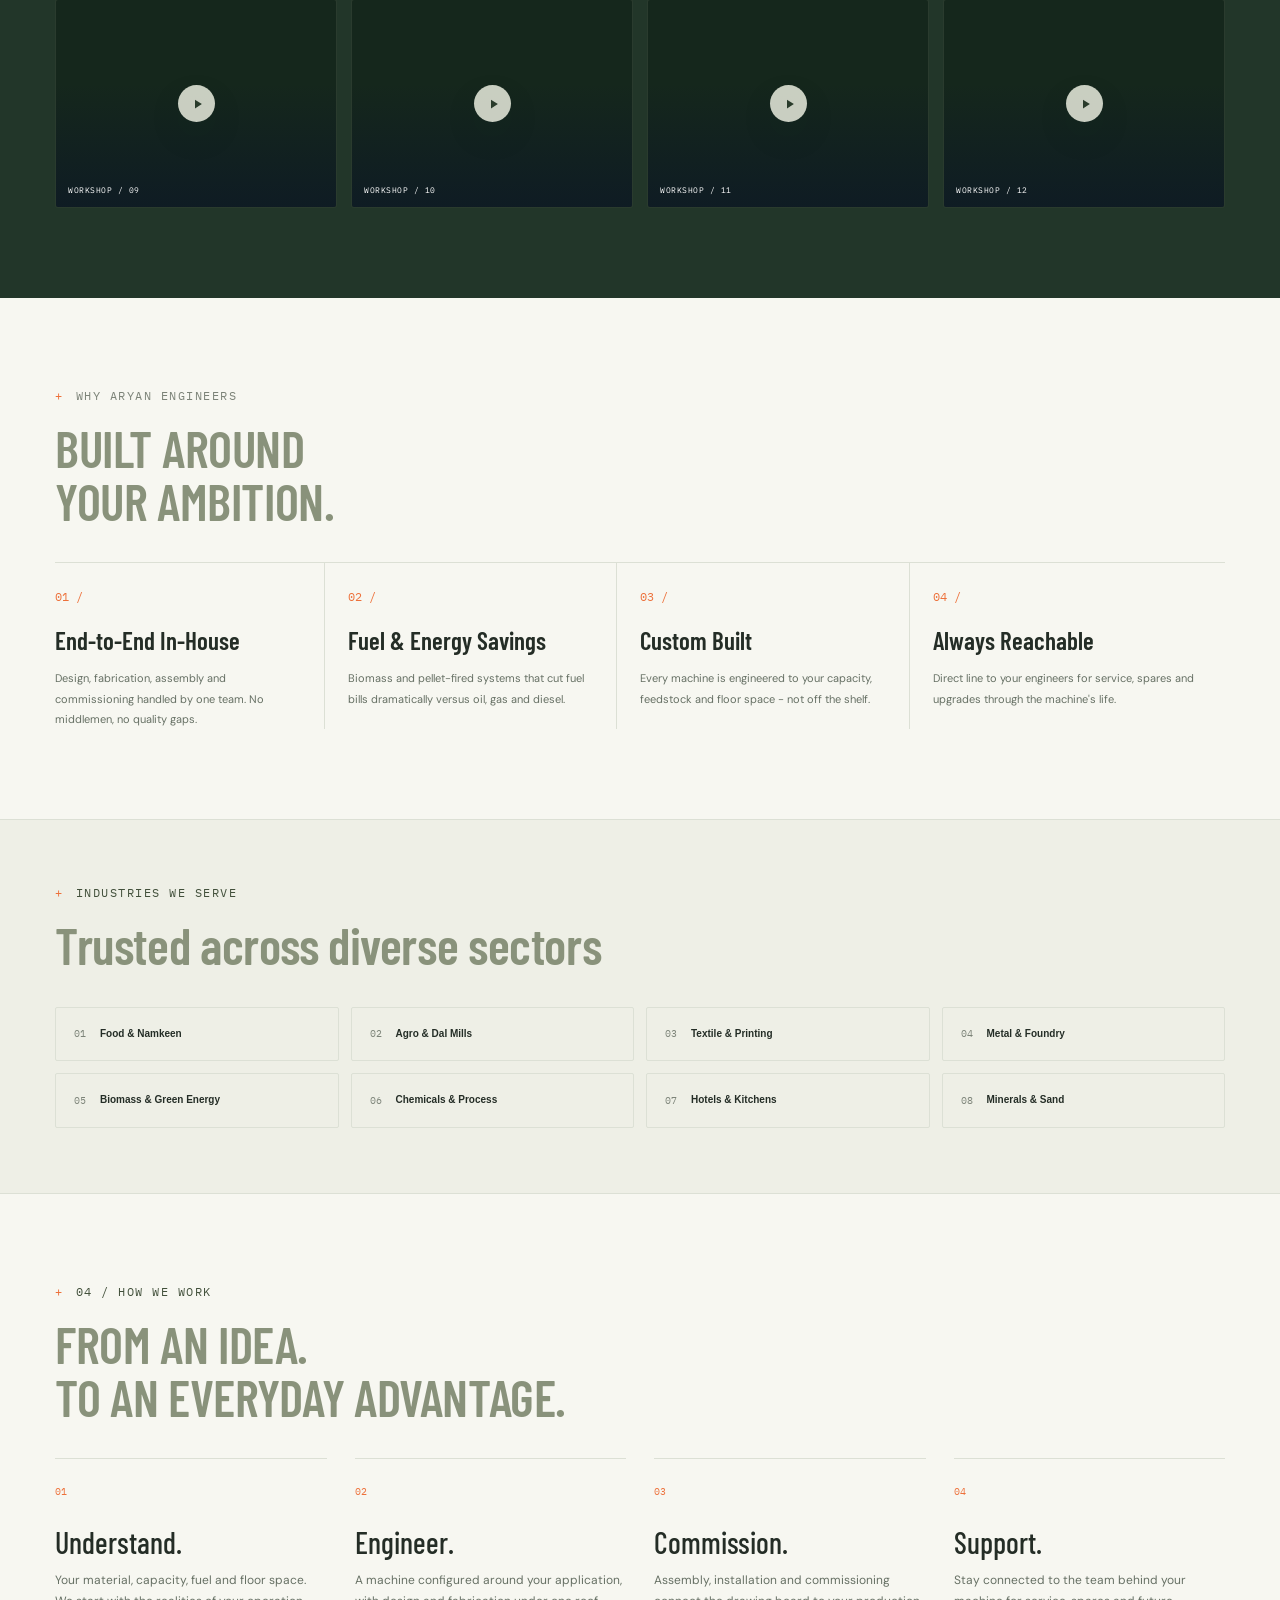
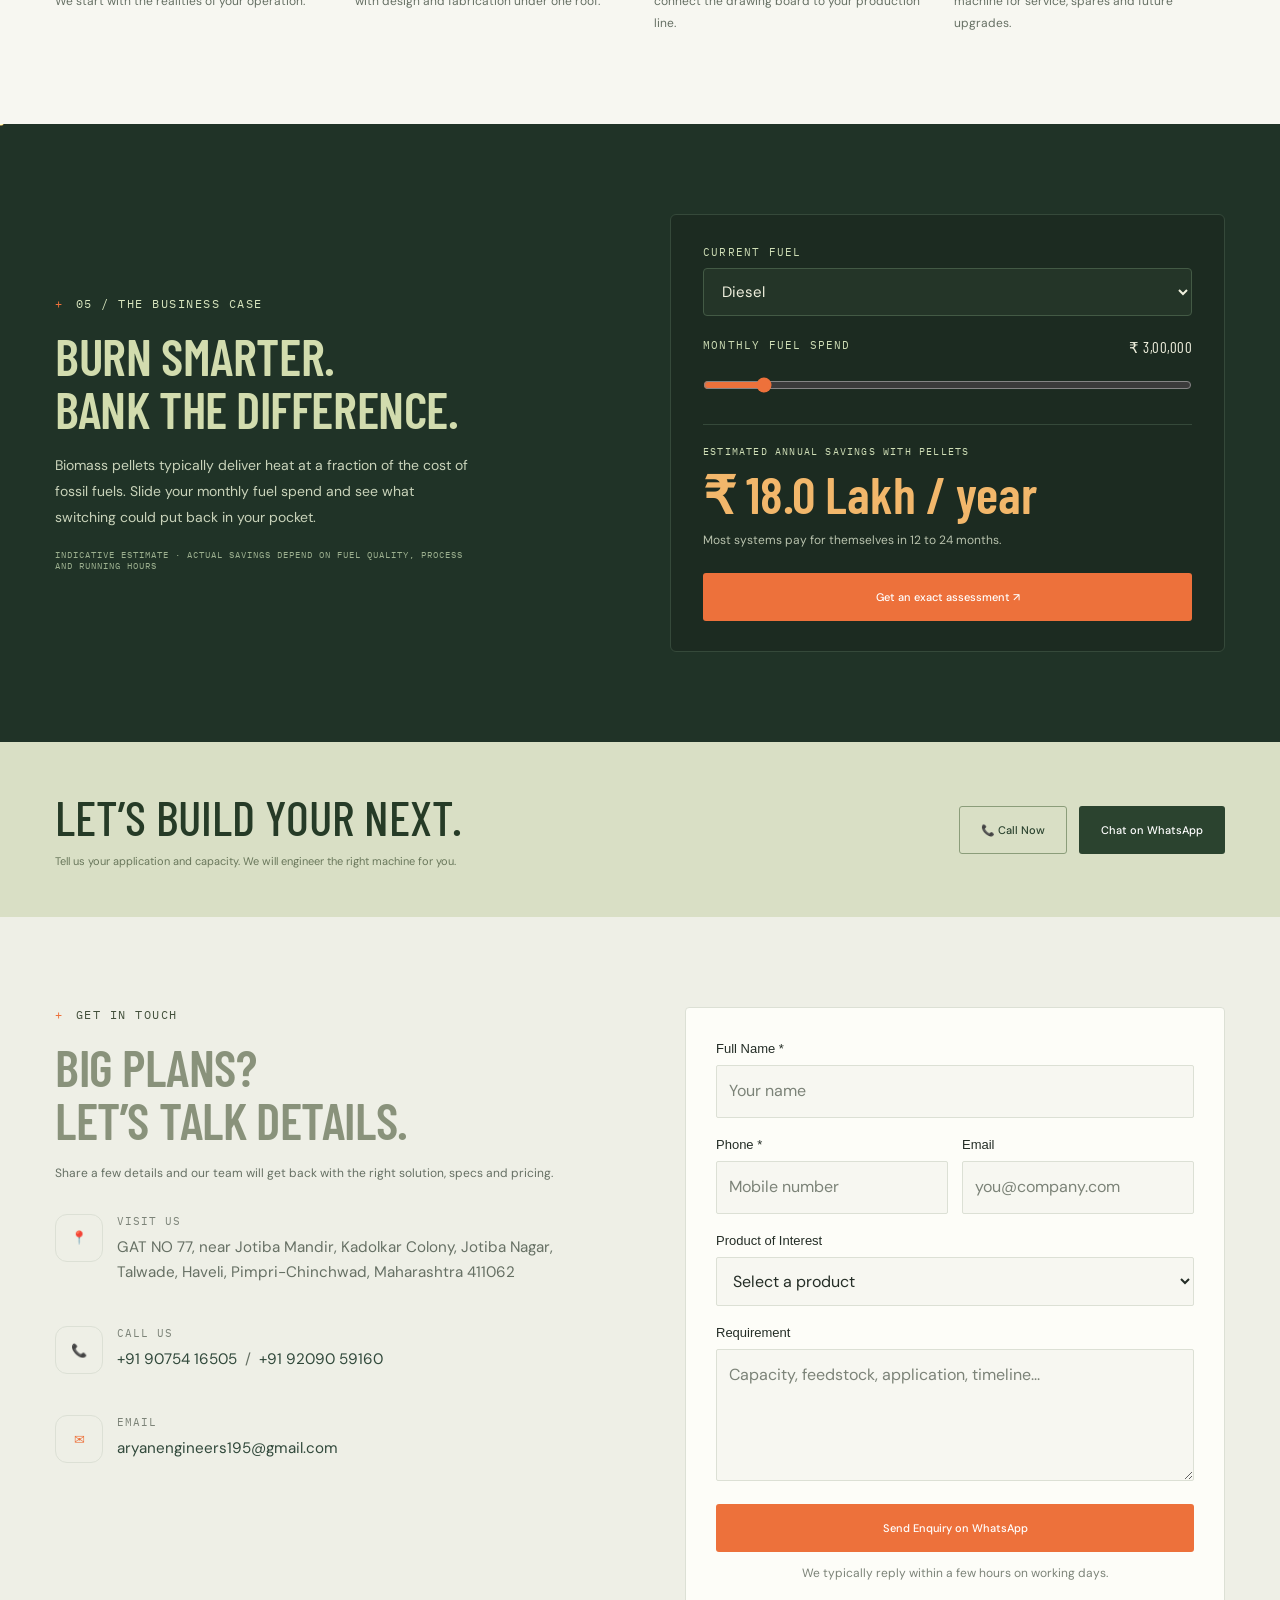
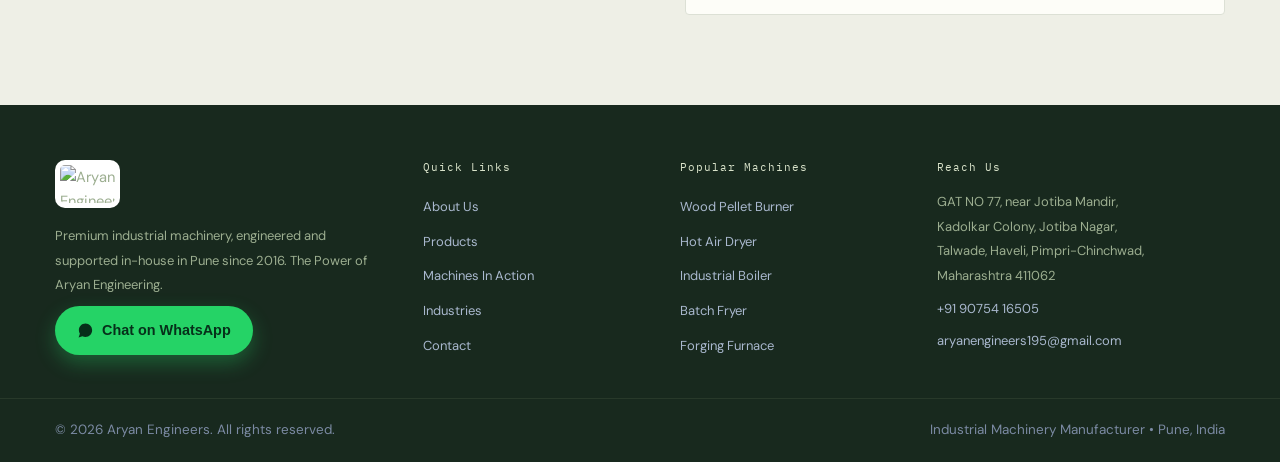
==== commit 00042d61: "Attention animation on savings pill: sweep, glow and rupee bob Co-Authored-By: Claude Fable 5 <norep" ====
--- a/index.html
+++ b/index.html
@@ -20,7 +20,7 @@
       } catch (e) { document.documentElement.setAttribute("data-theme", "light"); }
     })();
   </script>
-  <link rel="stylesheet" href="css/styles.css?v=2" /><link rel="stylesheet" href="css/studio.css?v=2" /><link rel="stylesheet" href="css/biofuel.css?v=2" /><link rel="stylesheet" href="css/product-visuals.css?v=11" />
+  <link rel="stylesheet" href="css/styles.css?v=2" /><link rel="stylesheet" href="css/studio.css?v=2" /><link rel="stylesheet" href="css/biofuel.css?v=2" /><link rel="stylesheet" href="css/product-visuals.css?v=12" />
   <link rel="icon" href="https://aryanengineers.net.in/images/logo-new.png" />
 </head>
 <body><a class="skip-link" href="#products">Skip to machinery catalogue</a><div class="reading-progress" aria-hidden="true"></div>
--- a/css/product-visuals.css
+++ b/css/product-visuals.css
@@ -135,3 +135,10 @@
 @media(max-width:650px){.savings-link{font-size:12px!important;padding:9px 14px}}
 .savings-link em{font-style:normal}
 @media(max-width:650px){.bio-node{column-gap:22px}.bio-node .bio-number{margin-bottom:8px}.bio-node small{line-height:1.7}}
+
+/* attention cycle for the savings pill */
+.savings-link{background-image:linear-gradient(110deg,transparent 35%,#ffffff1f 47%,#f2b76b45 52%,transparent 65%);background-size:230% 100%;background-position:180% 0;animation:savSweep 3.2s linear infinite,savGlow 3.2s ease-in-out infinite}
+.savings-link b{display:inline-block;animation:rupeeBob 3.2s ease-in-out infinite}
+@keyframes savSweep{0%{background-position:180% 0}45%,100%{background-position:-80% 0}}
+@keyframes savGlow{0%,100%{box-shadow:0 0 0 0 #ed713b00;border-color:#6d8259}40%{box-shadow:0 0 24px 3px #ed713b59;border-color:#ed713b}}
+@keyframes rupeeBob{0%,55%,90%,100%{transform:none}65%{transform:translateY(-4px) scale(1.2)}78%{transform:translateY(1px)}}
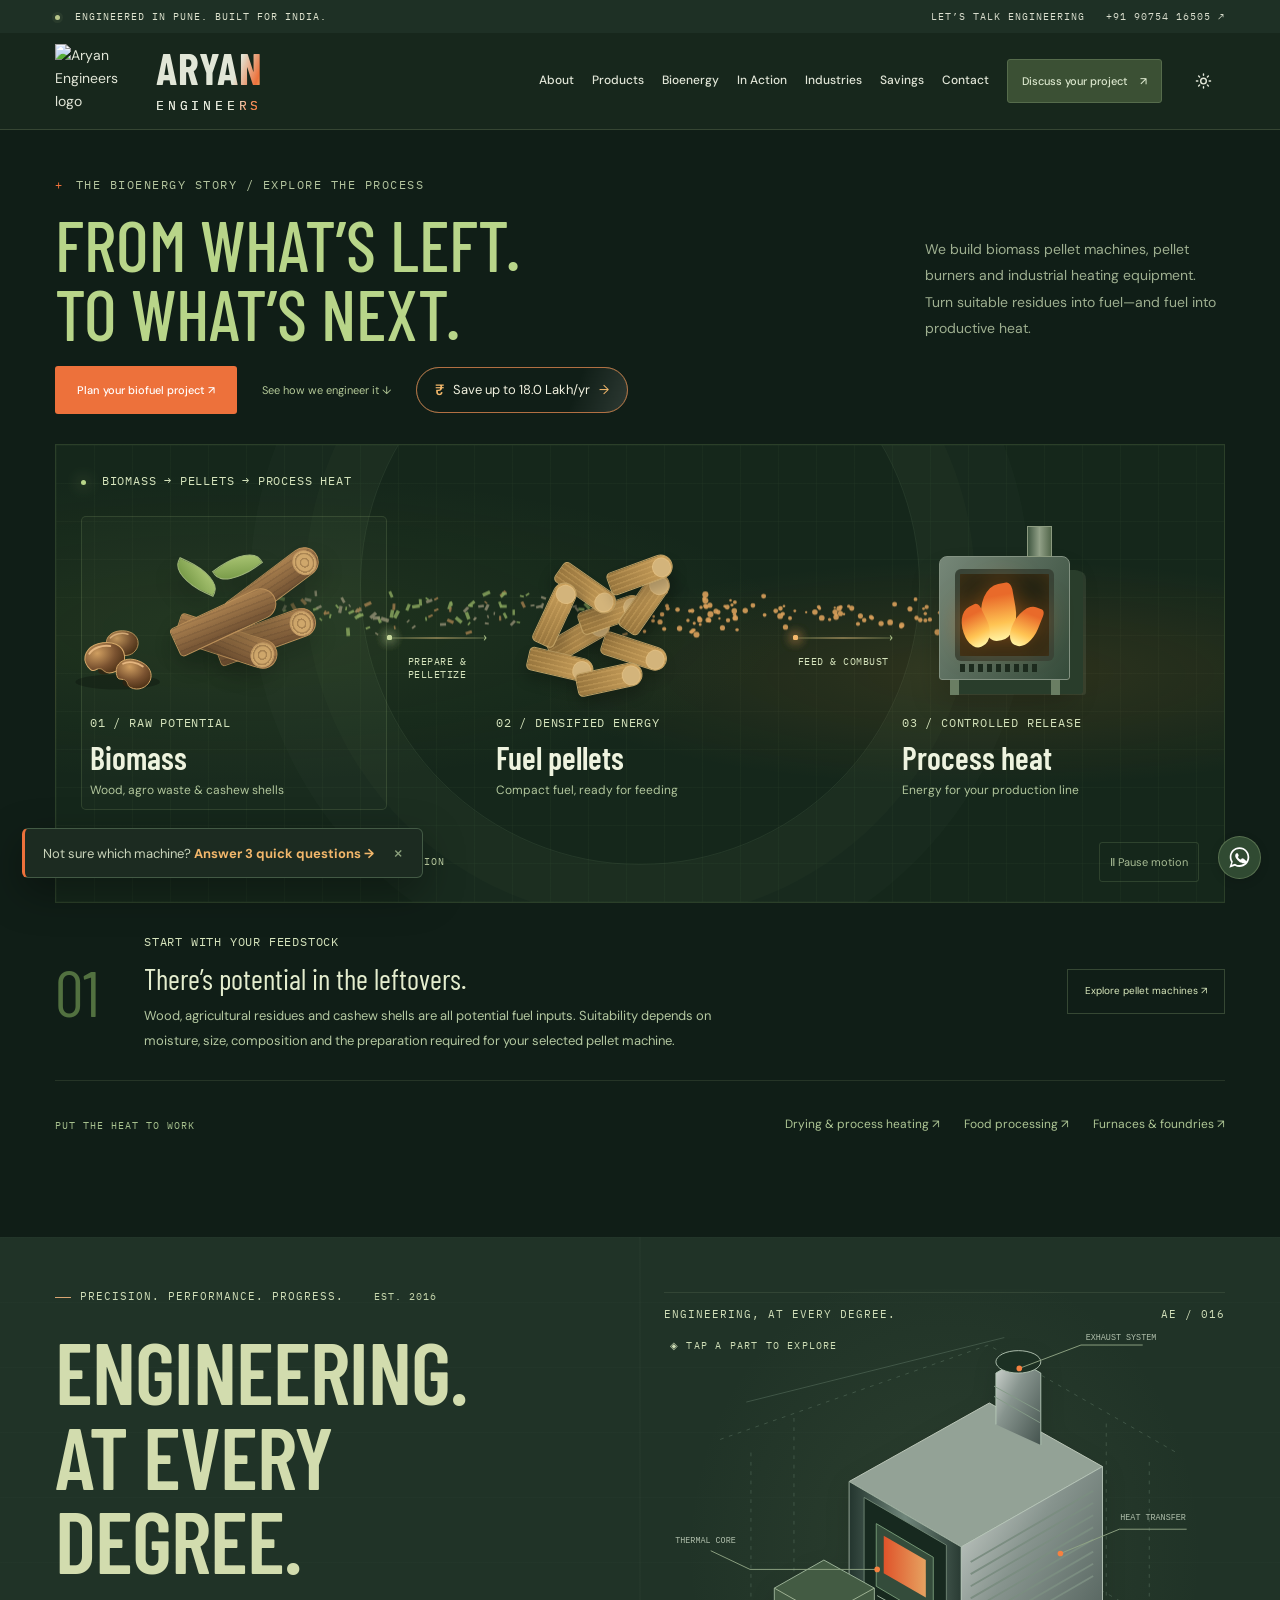
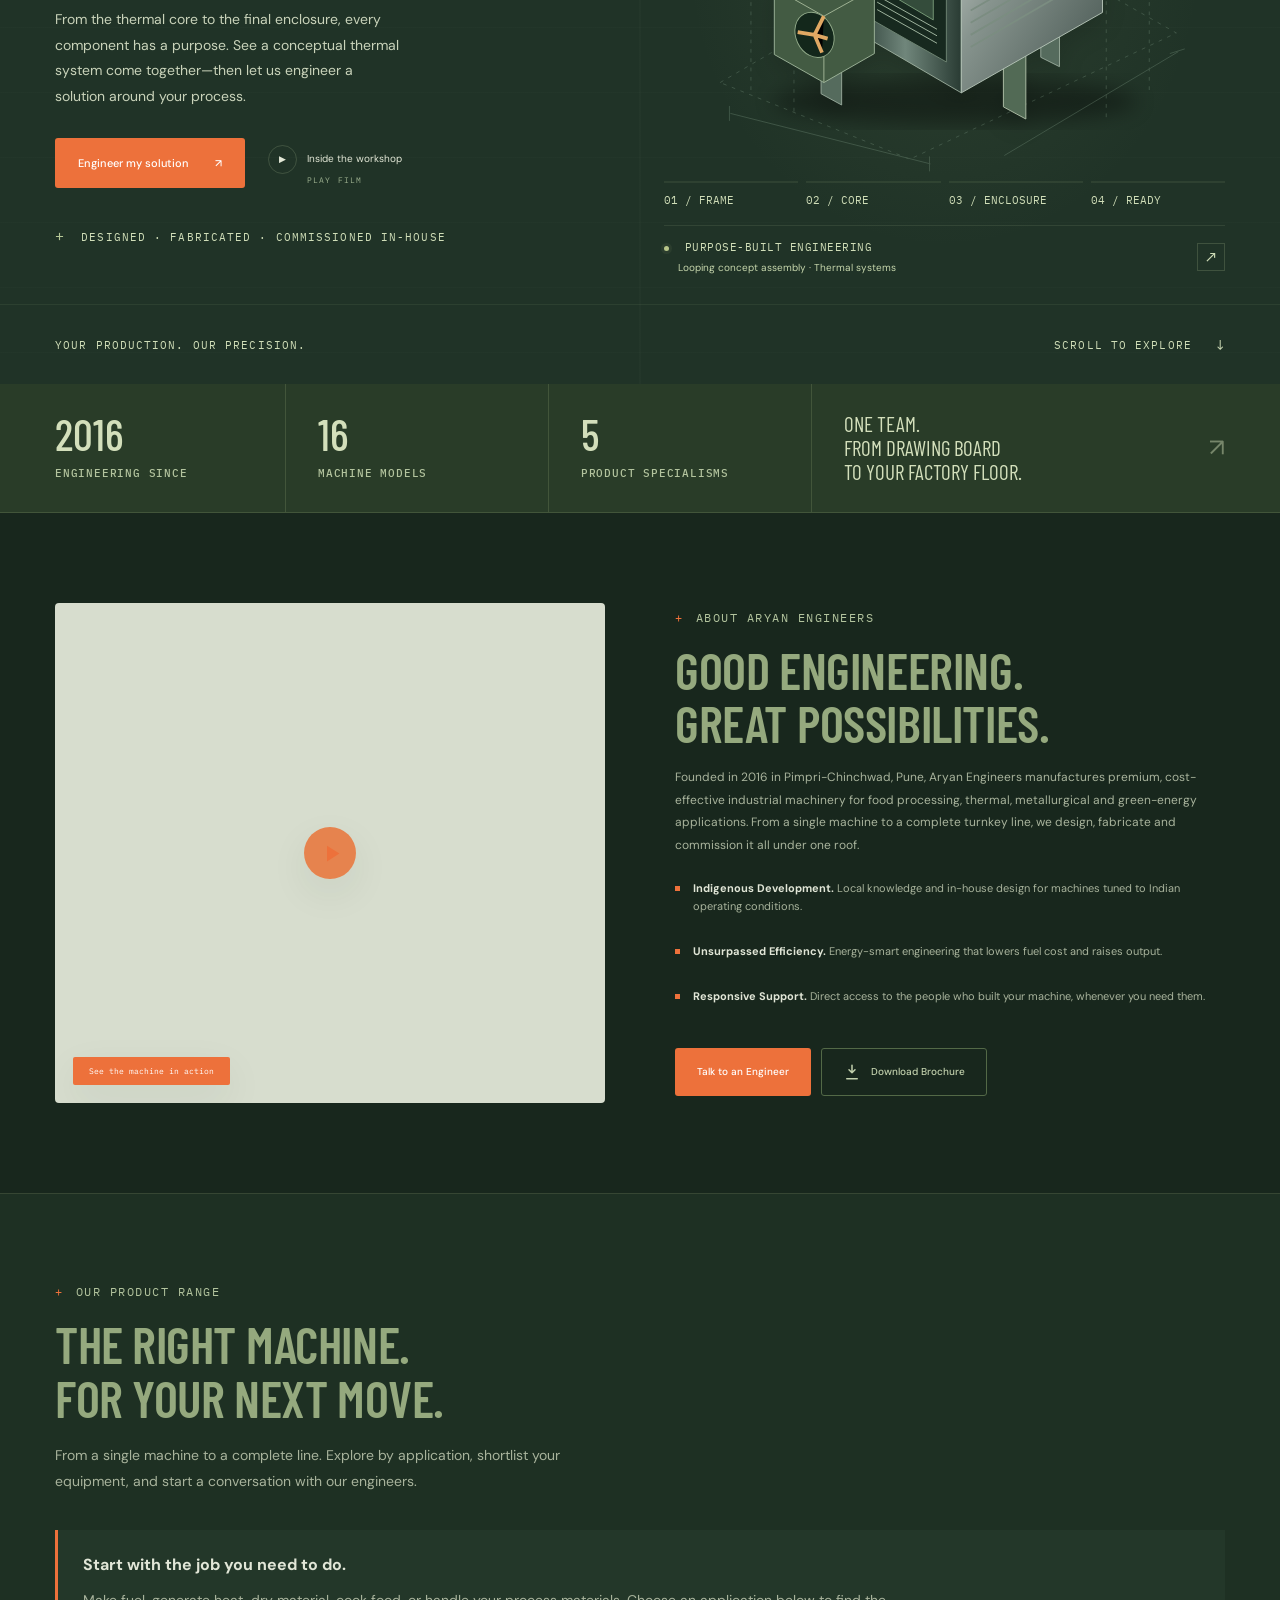
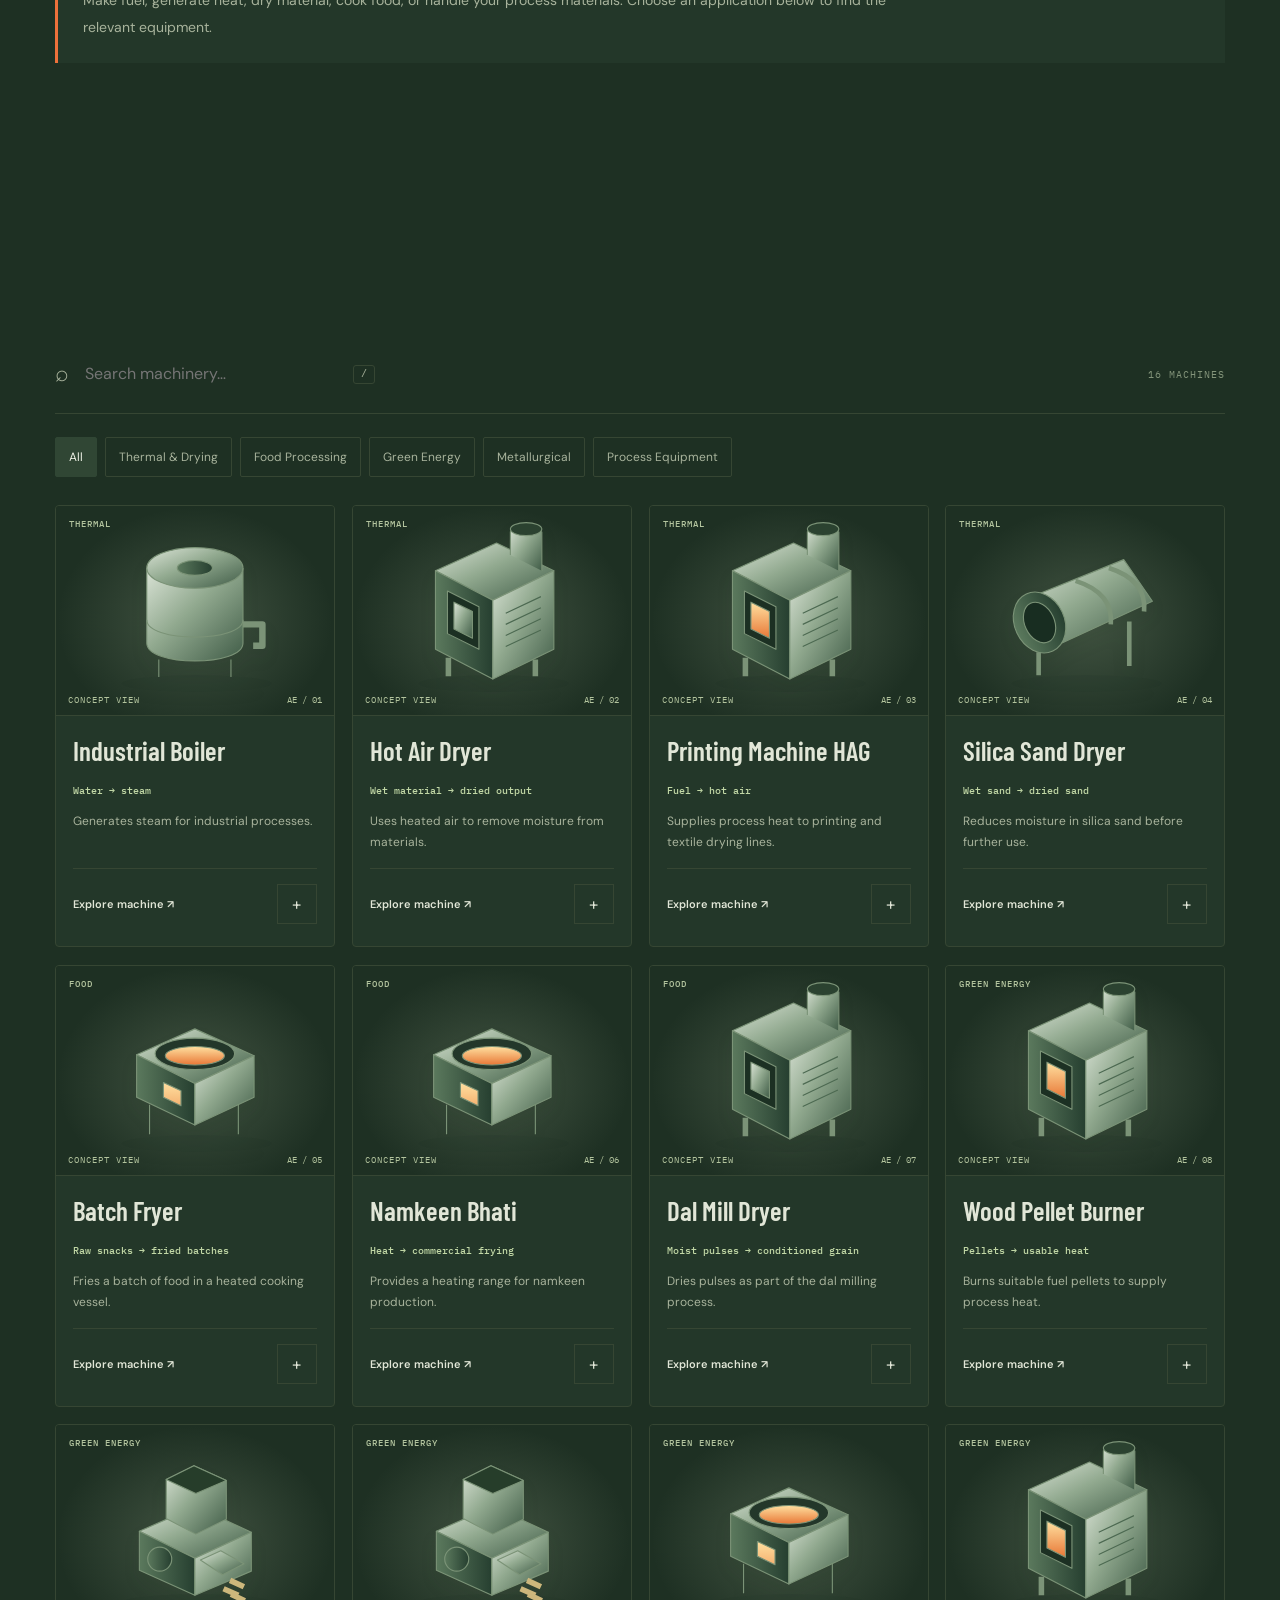
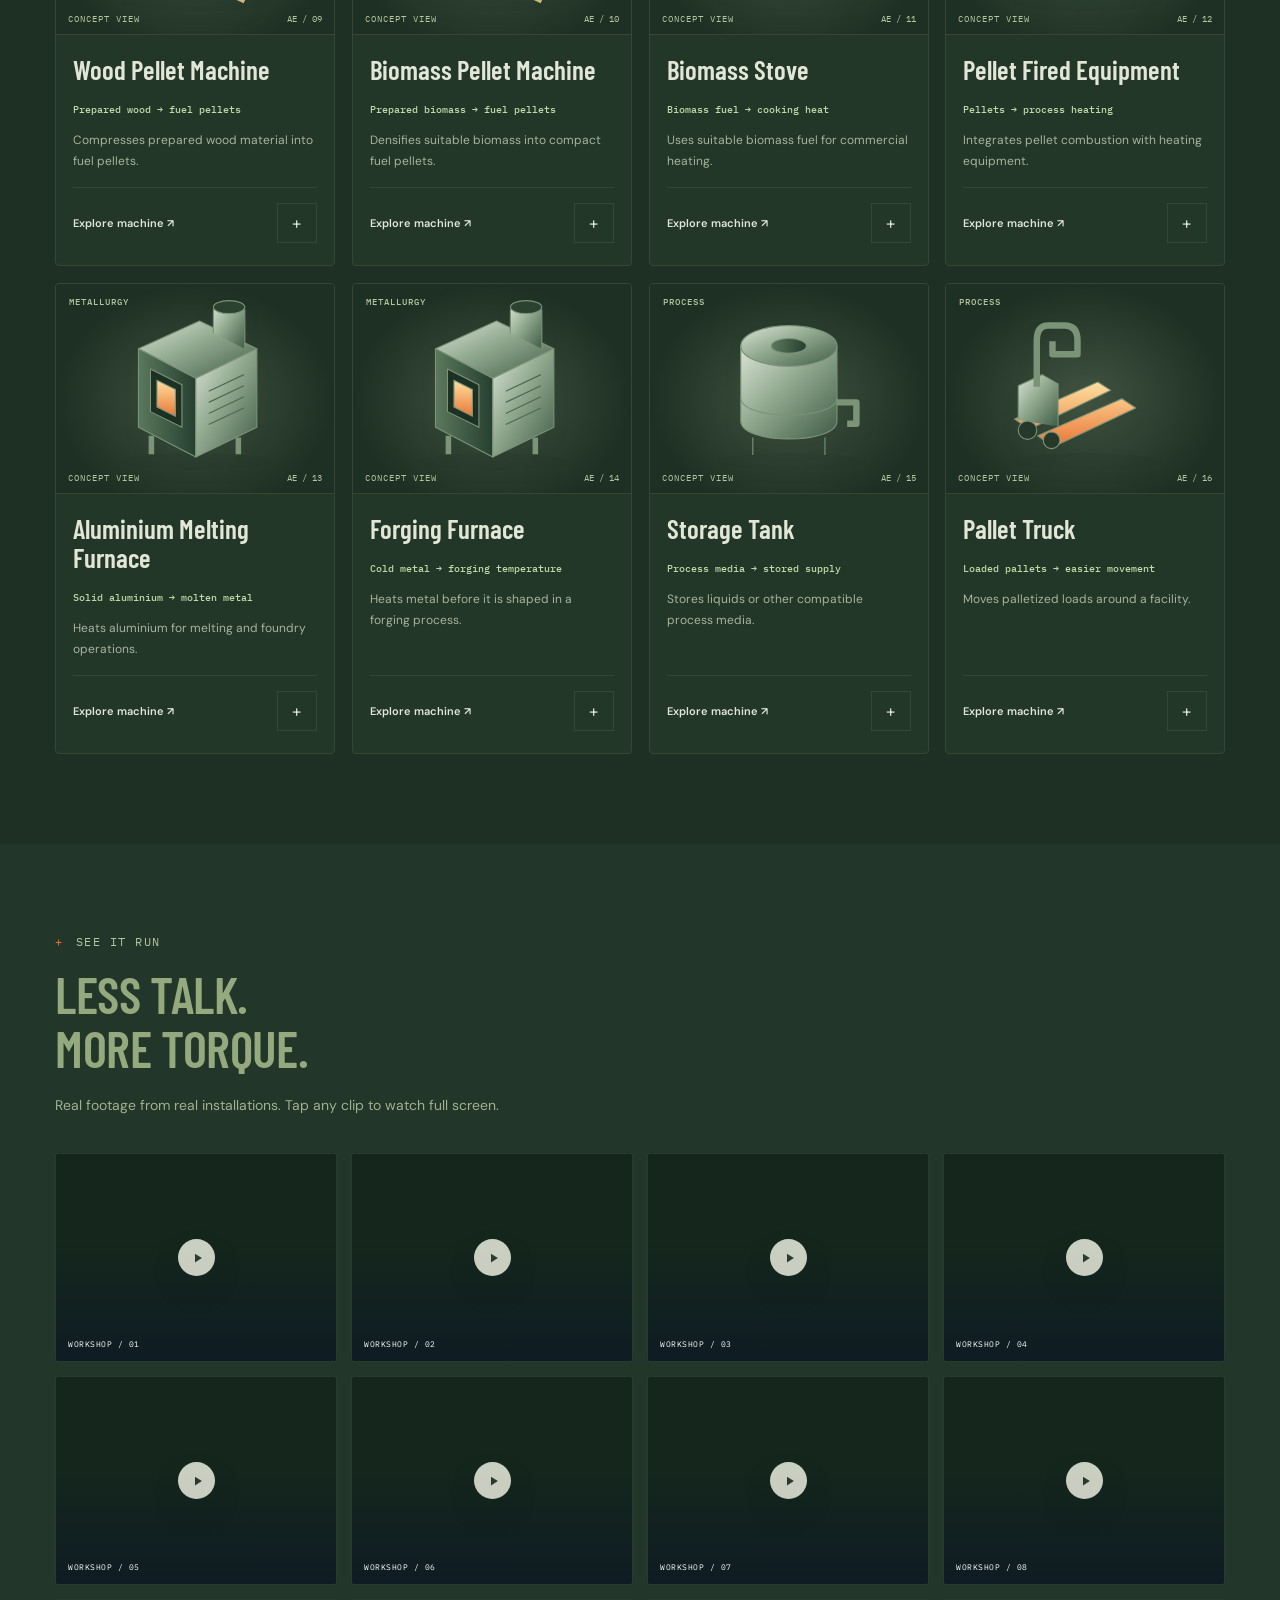
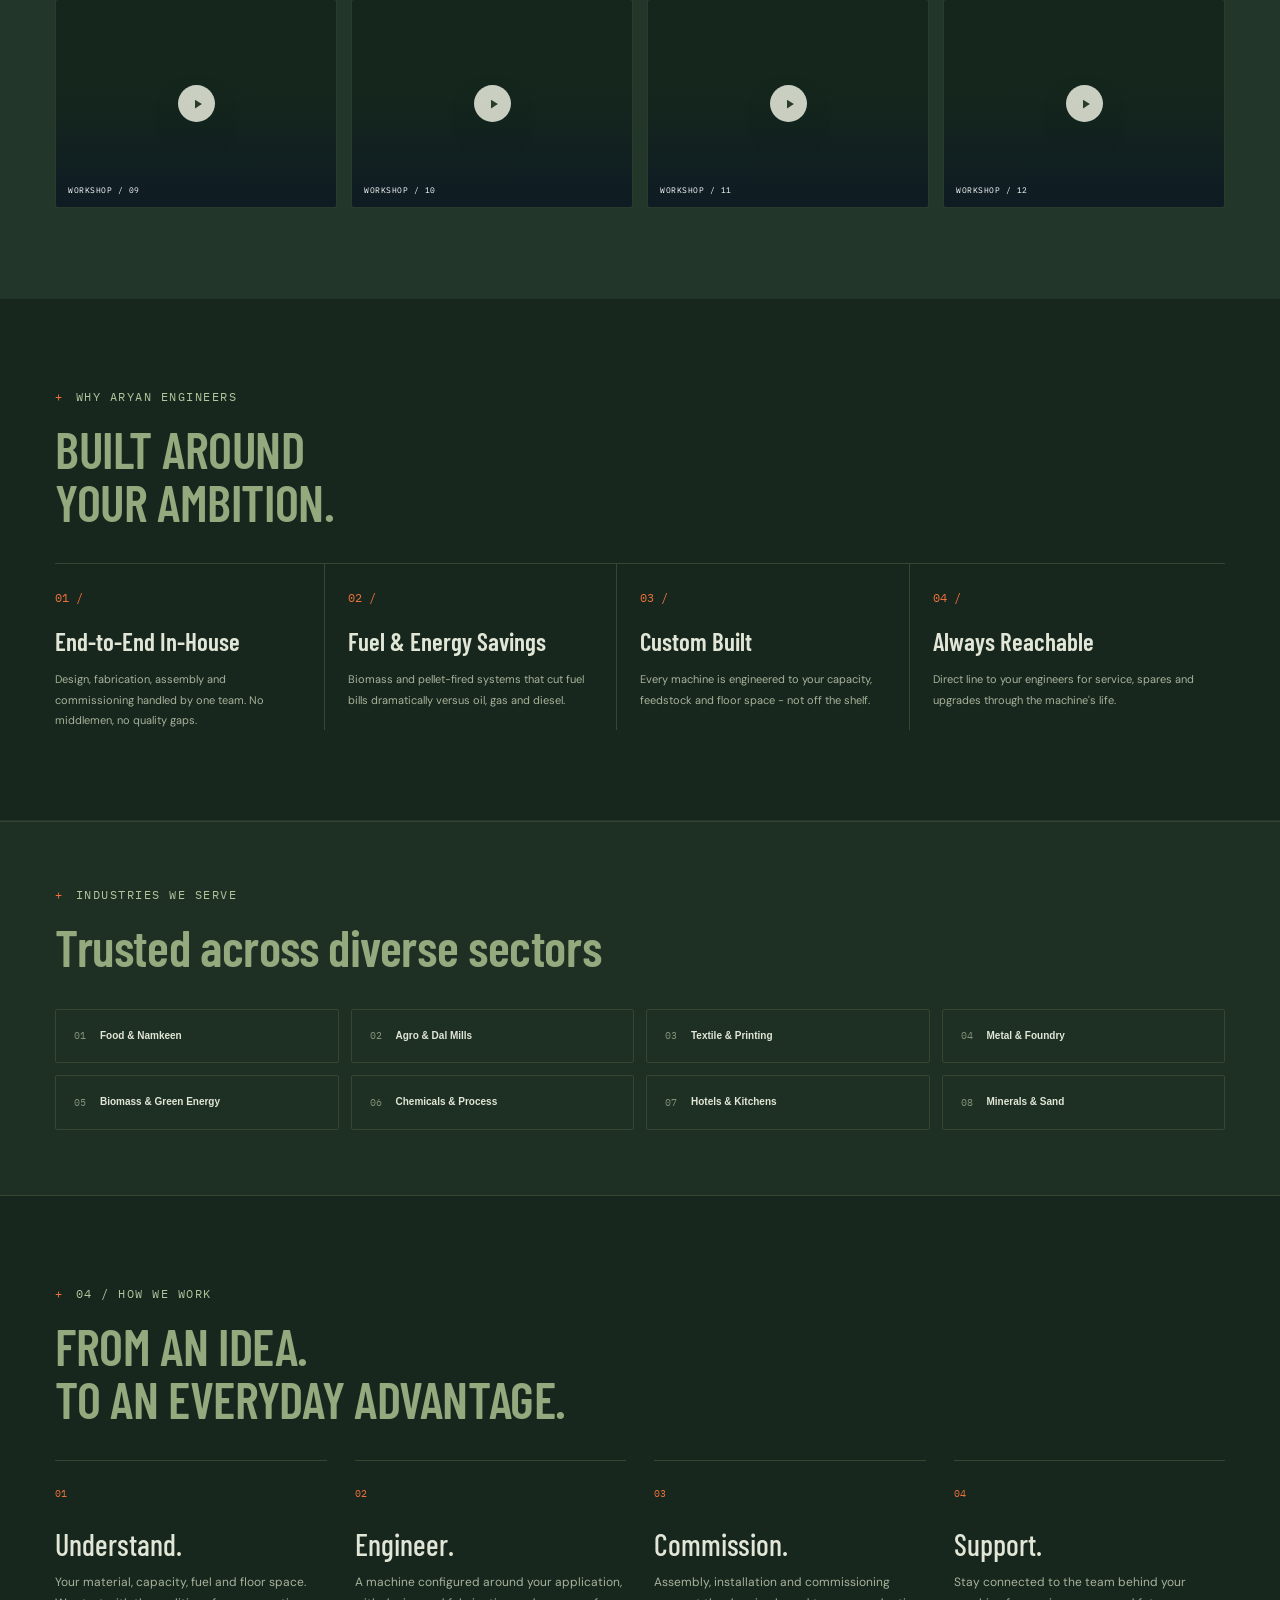
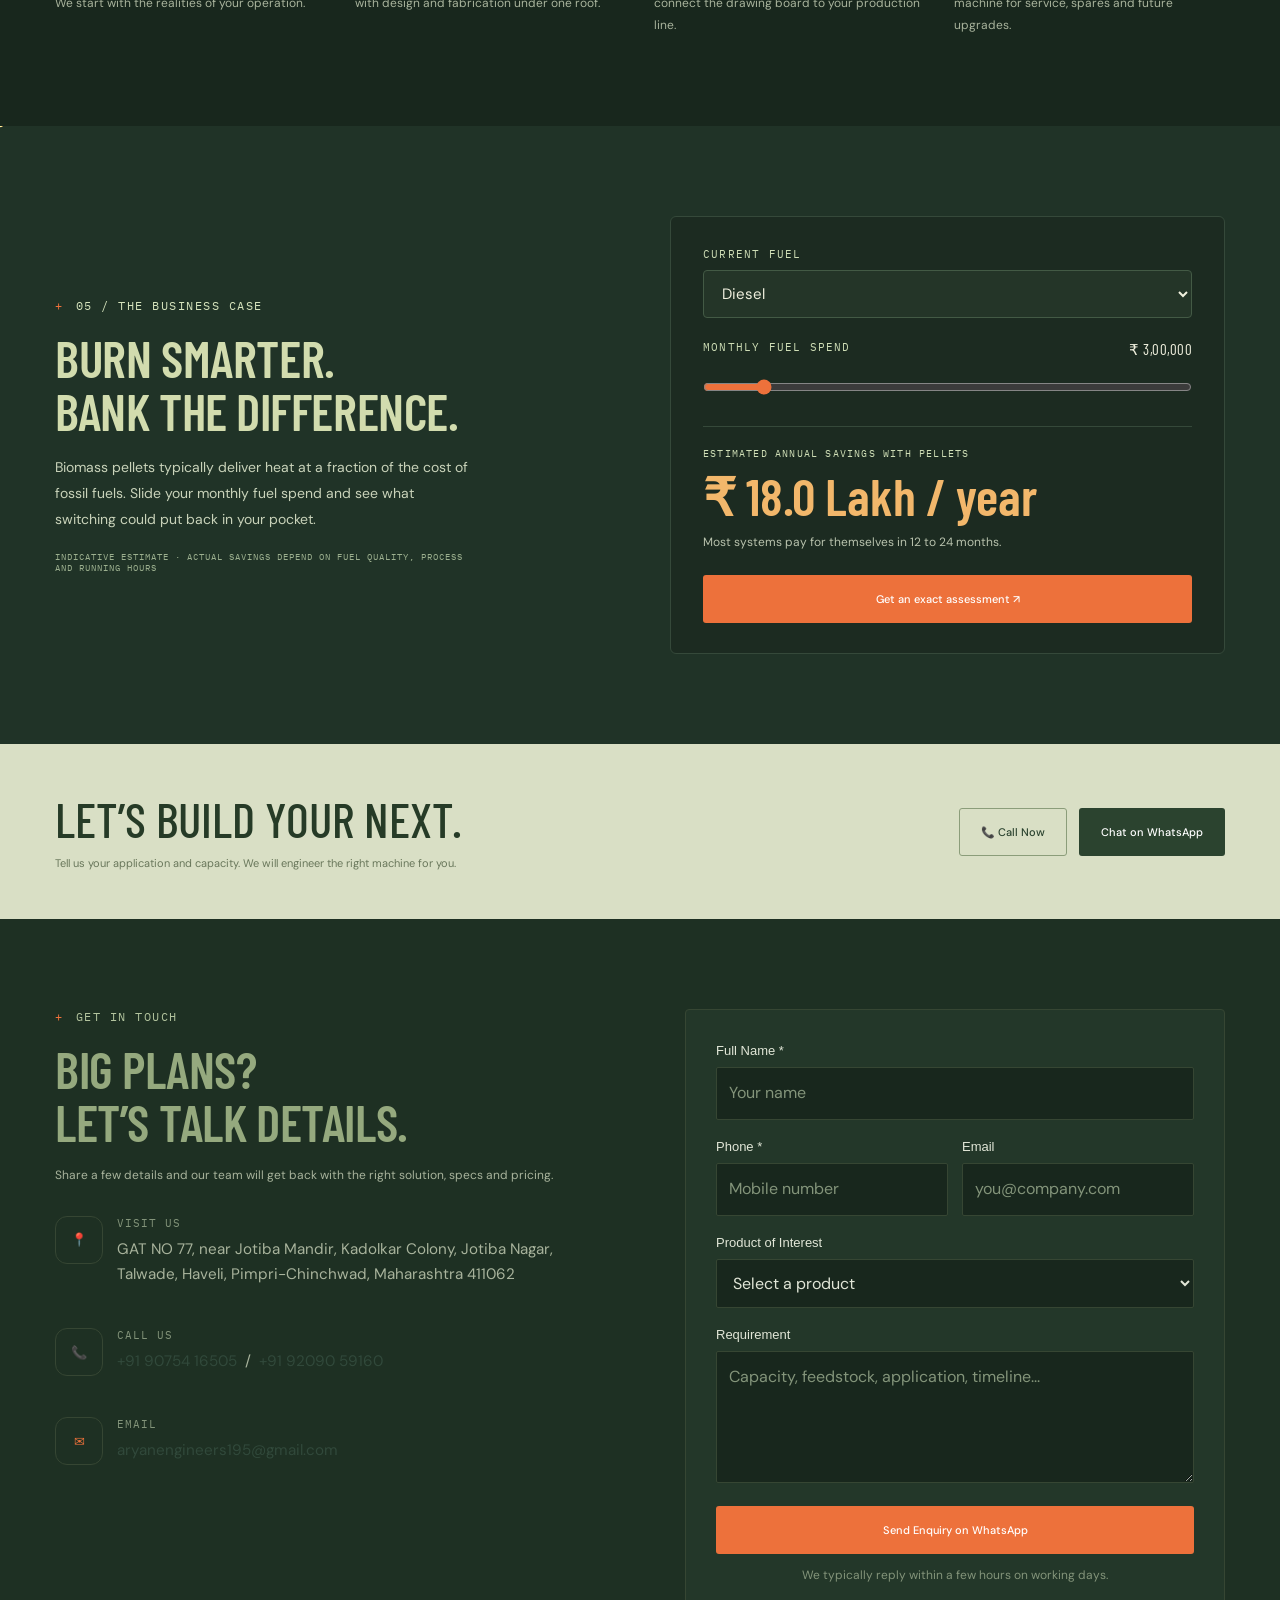
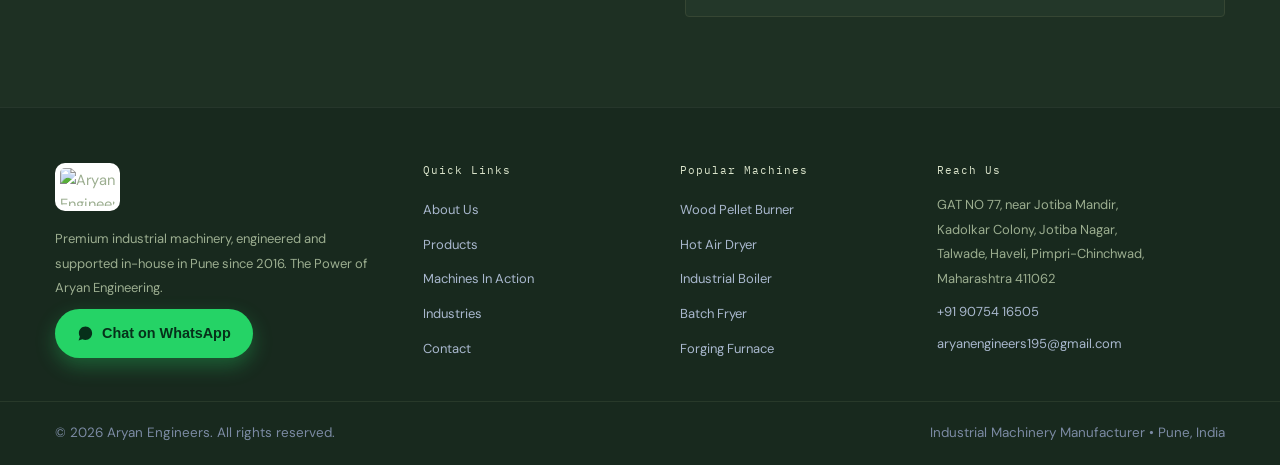
==== commit c573938a: "Dark mode by default; animated shine on the brand wordmark Co-Authored-By: Claude Fable 5 <noreply@a" ====
--- a/index.html
+++ b/index.html
@@ -15,12 +15,12 @@
     (function () {
       try {
         var t = localStorage.getItem("ae-theme");
-        if (!t) { t = (window.matchMedia && window.matchMedia("(prefers-color-scheme: dark)").matches) ? "dark" : "light"; }
+        if (!t) { t = "dark"; }
         document.documentElement.setAttribute("data-theme", t);
-      } catch (e) { document.documentElement.setAttribute("data-theme", "light"); }
+      } catch (e) { document.documentElement.setAttribute("data-theme", "dark"); }
     })();
   </script>
-  <link rel="stylesheet" href="css/styles.css?v=2" /><link rel="stylesheet" href="css/studio.css?v=2" /><link rel="stylesheet" href="css/biofuel.css?v=2" /><link rel="stylesheet" href="css/product-visuals.css?v=12" />
+  <link rel="stylesheet" href="css/styles.css?v=2" /><link rel="stylesheet" href="css/studio.css?v=2" /><link rel="stylesheet" href="css/biofuel.css?v=2" /><link rel="stylesheet" href="css/product-visuals.css?v=13" />
   <link rel="icon" href="https://aryanengineers.net.in/images/logo-new.png" />
 </head>
 <body><a class="skip-link" href="#products">Skip to machinery catalogue</a><div class="reading-progress" aria-hidden="true"></div>
--- a/css/product-visuals.css
+++ b/css/product-visuals.css
@@ -142,3 +142,8 @@
 @keyframes savSweep{0%{background-position:180% 0}45%,100%{background-position:-80% 0}}
 @keyframes savGlow{0%,100%{box-shadow:0 0 0 0 #ed713b00;border-color:#6d8259}40%{box-shadow:0 0 24px 3px #ed713b59;border-color:#ed713b}}
 @keyframes rupeeBob{0%,55%,90%,100%{transform:none}65%{transform:translateY(-4px) scale(1.2)}78%{transform:translateY(1px)}}
+
+/* brand wordmark shine so the name sticks */
+.brand__text,.brand__text>span{background-image:linear-gradient(110deg,var(--ink) 42%,#ed713b 50%,#f2b76b 53%,var(--ink) 61%);background-size:260% 100%;background-position:185% 0;-webkit-background-clip:text;background-clip:text;color:transparent;animation:brandShine 4.6s linear infinite}
+@keyframes brandShine{0%,62%{background-position:185% 0}100%{background-position:-75% 0}}
+.brand:hover .brand__text,.brand:hover .brand__text>span{animation-duration:1.2s}
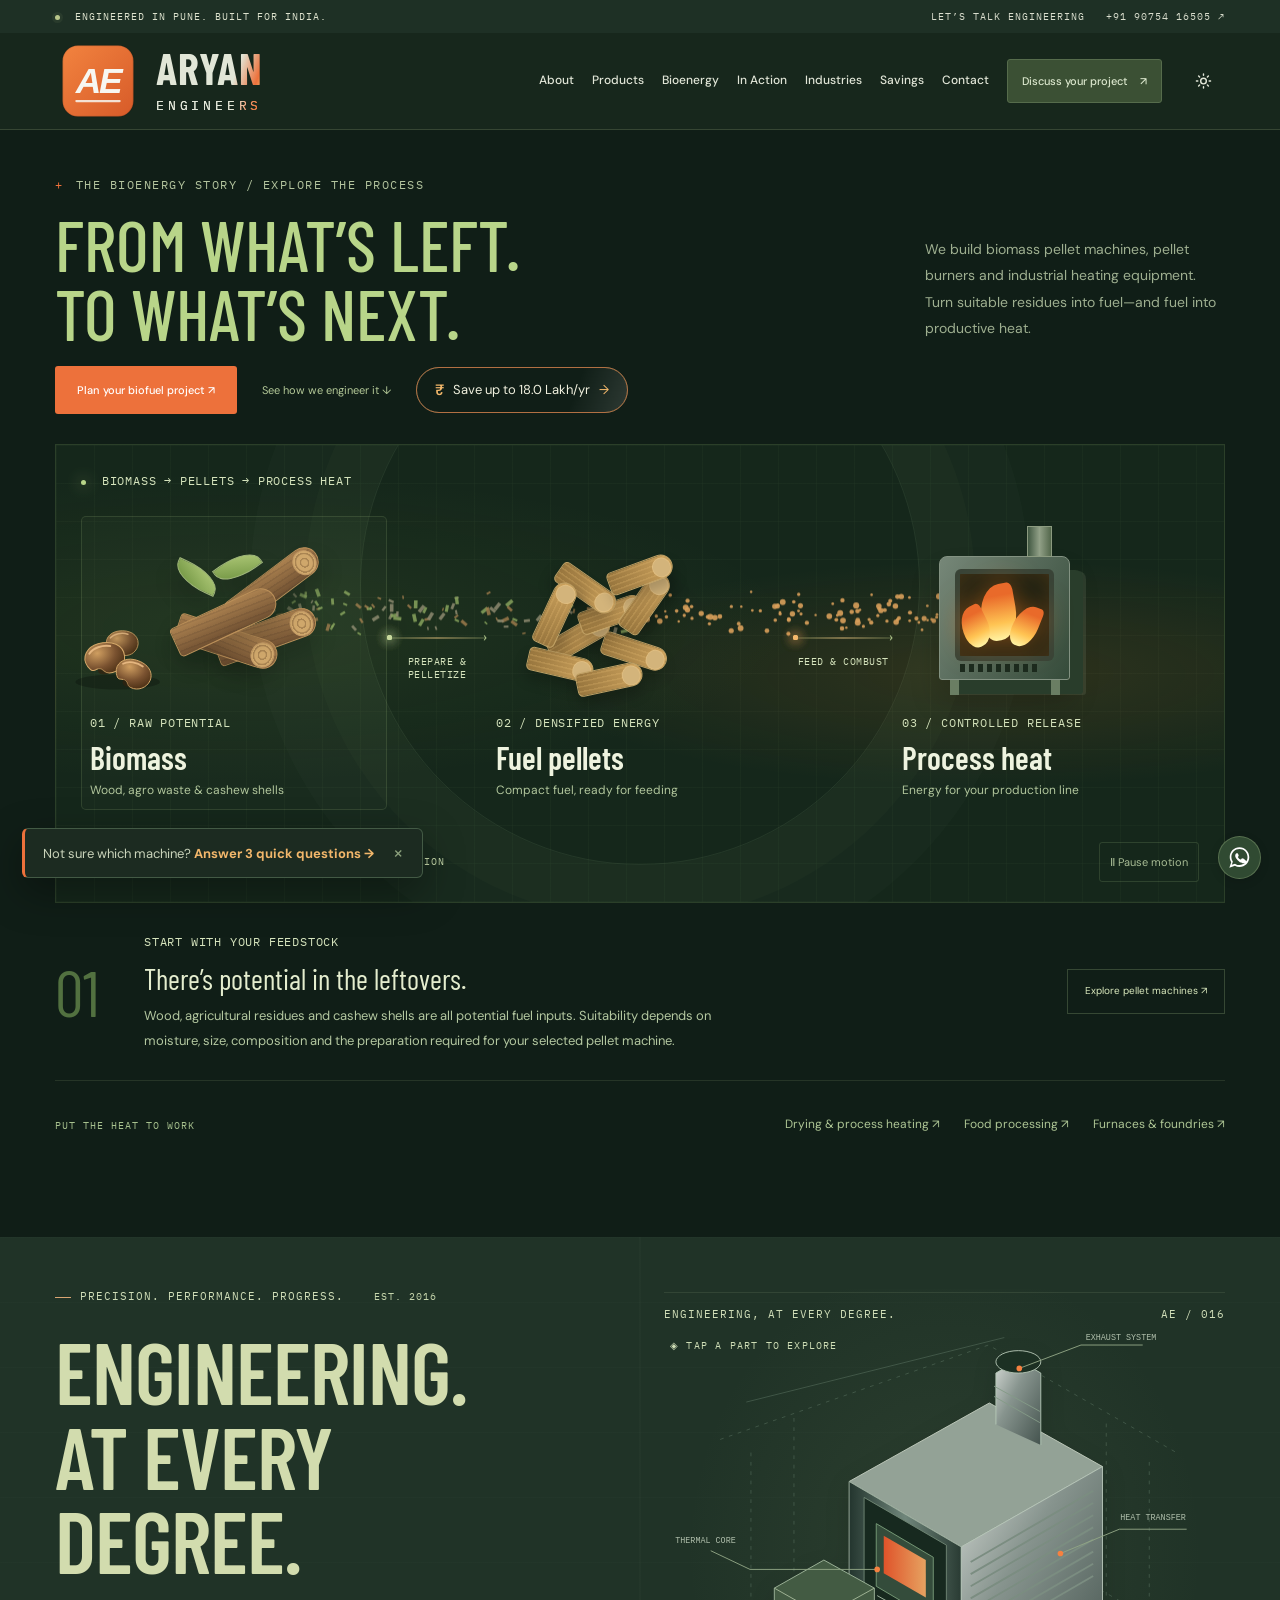
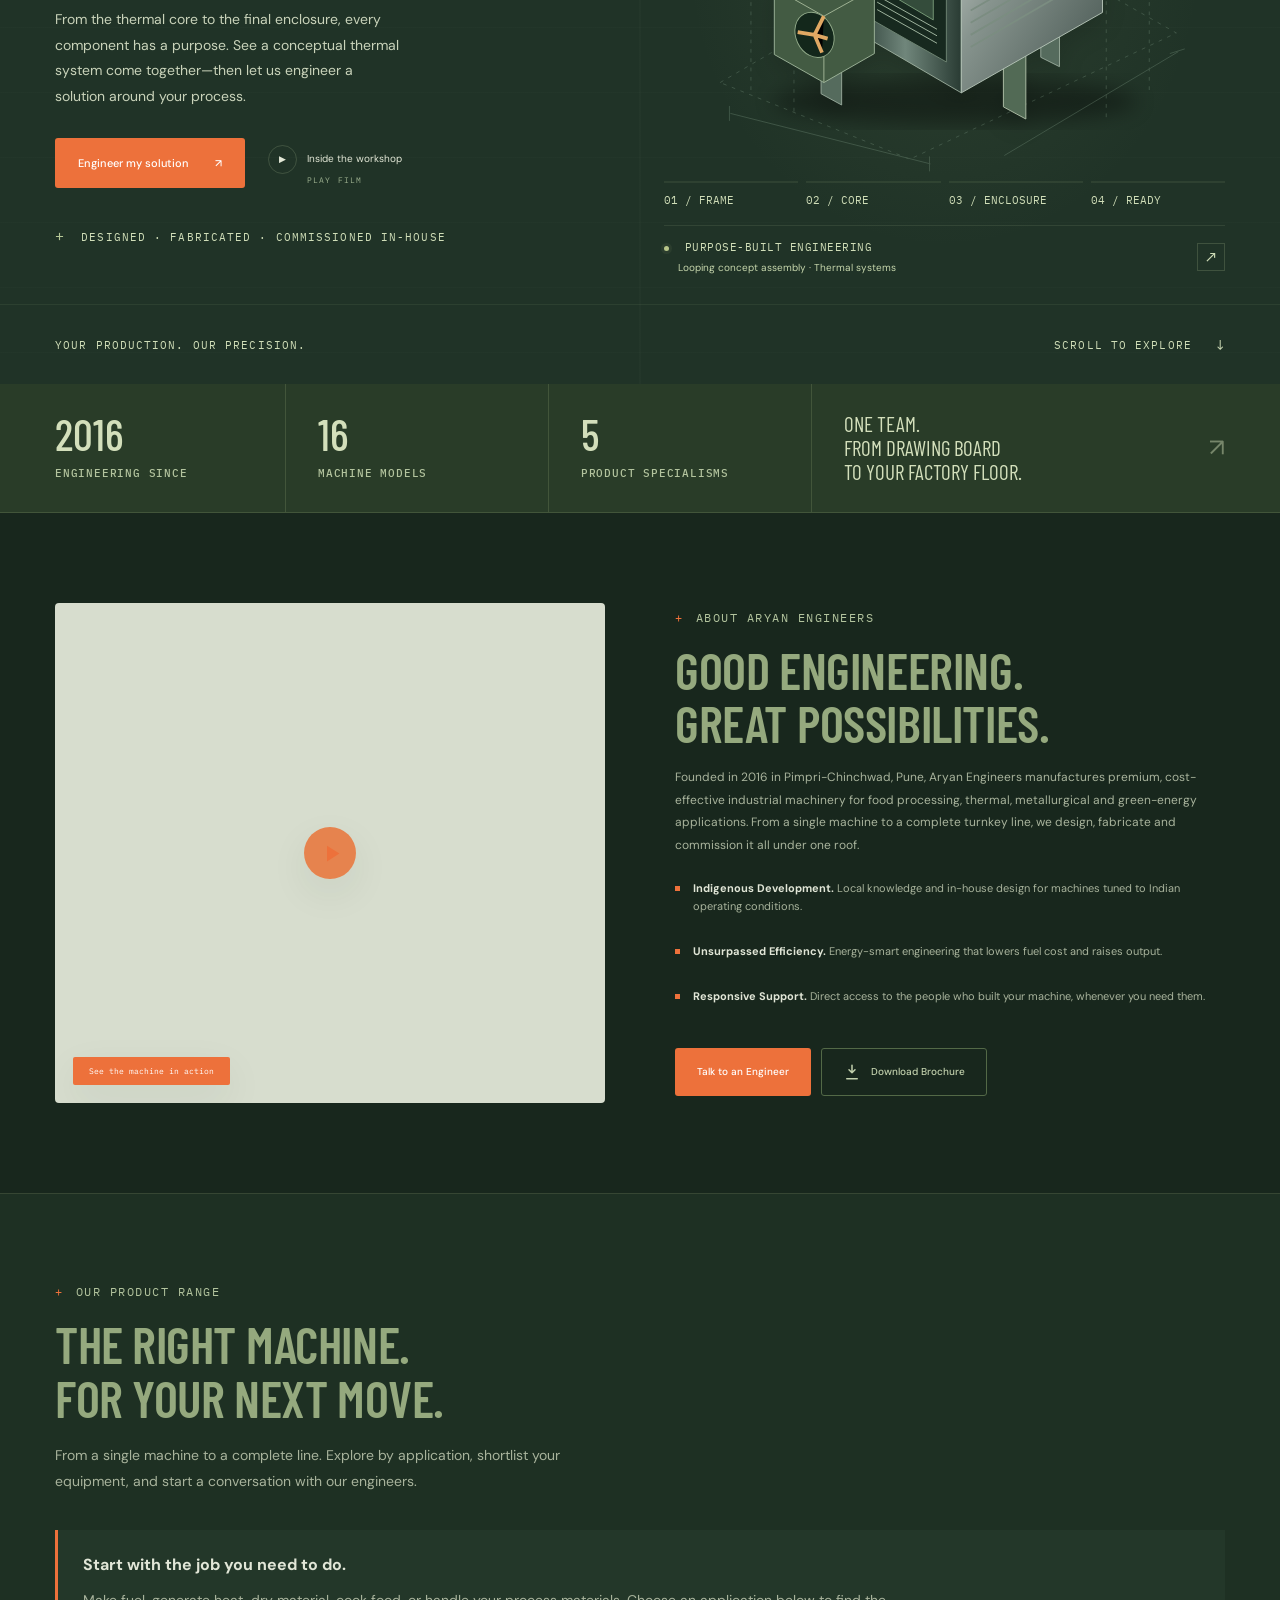
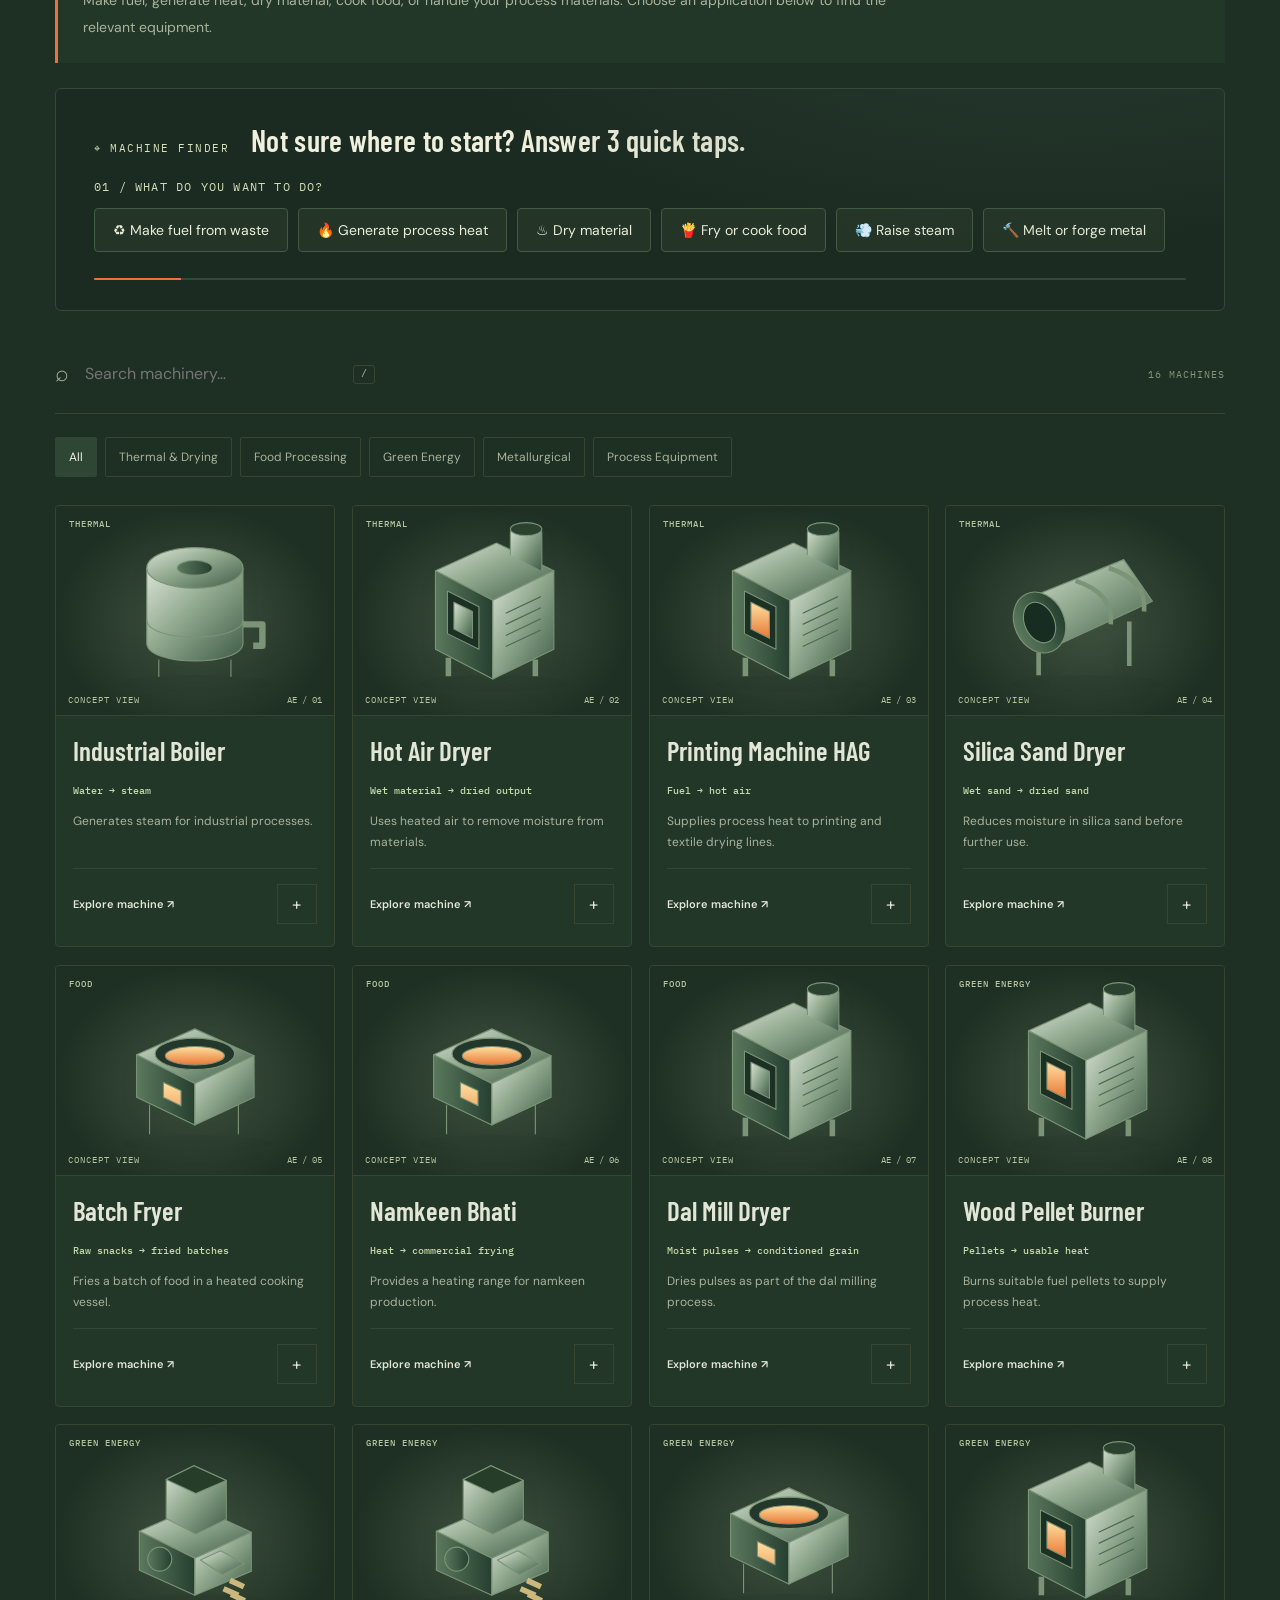
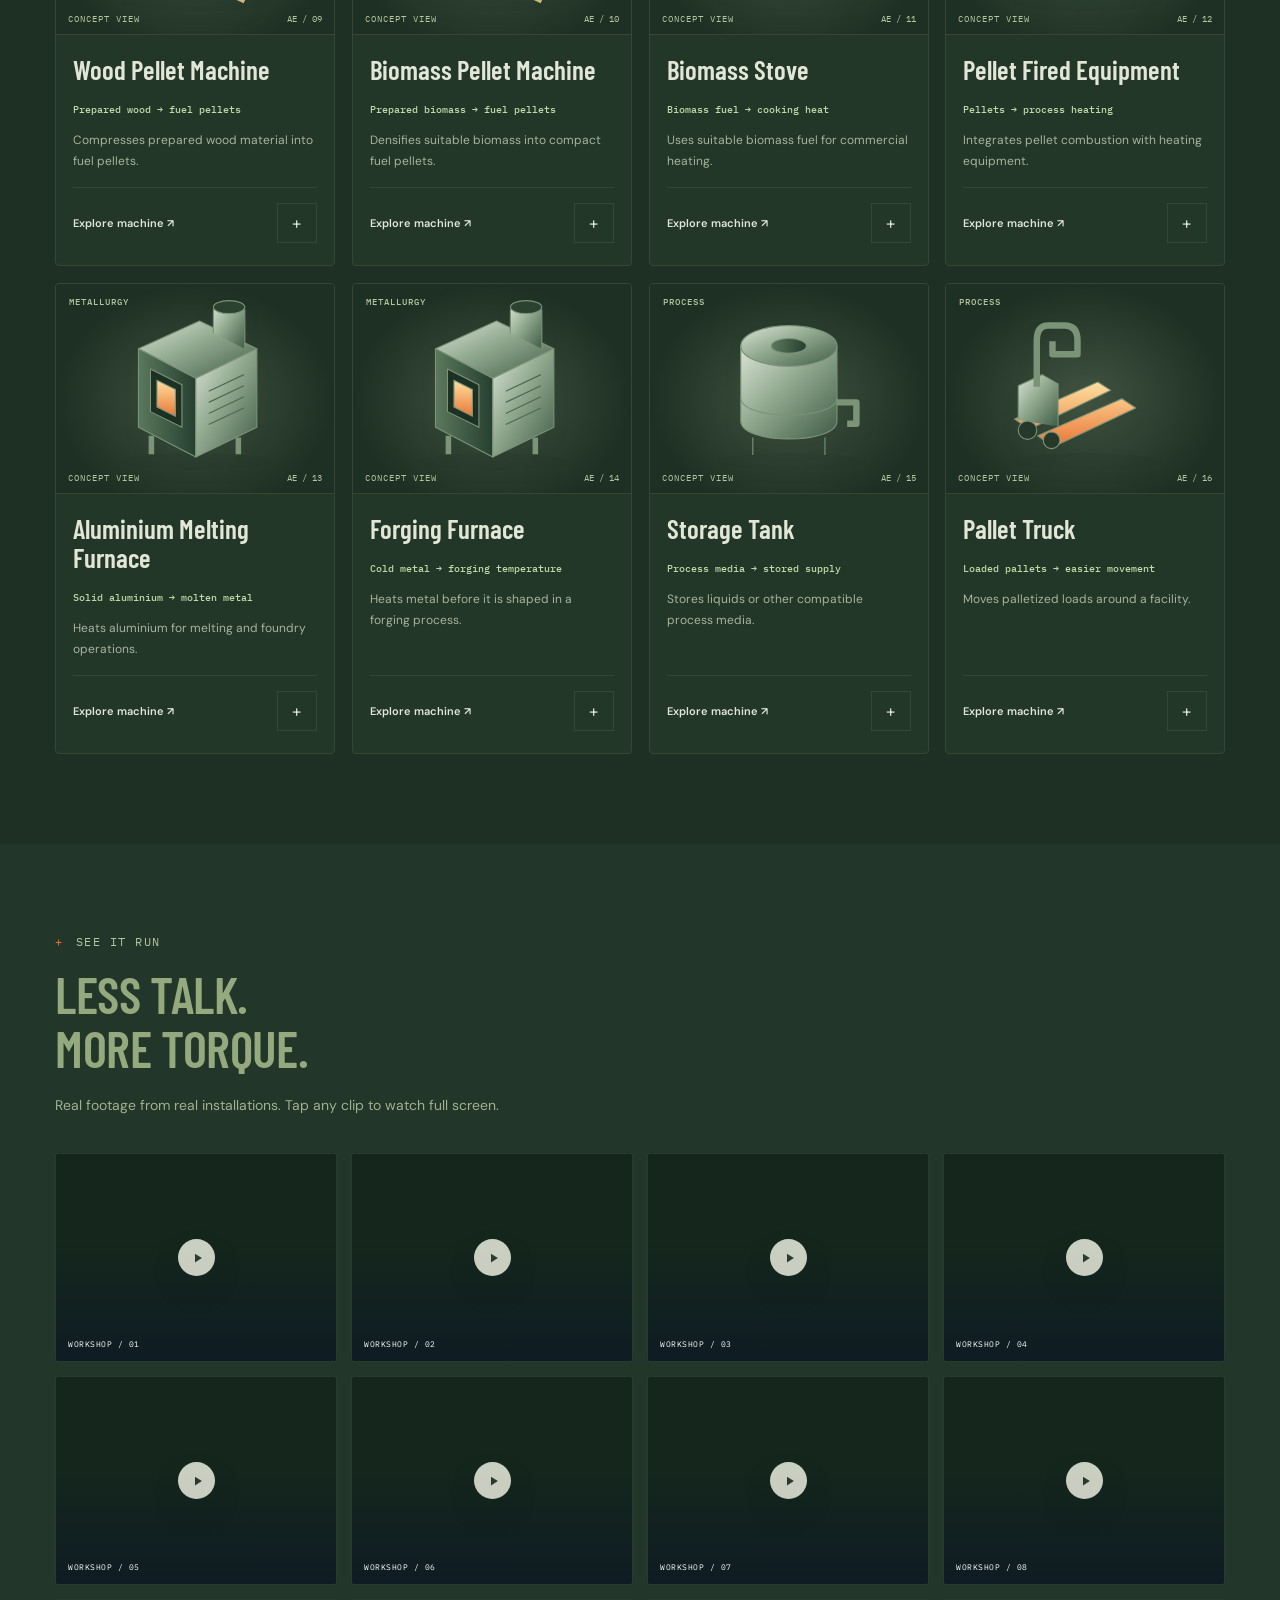
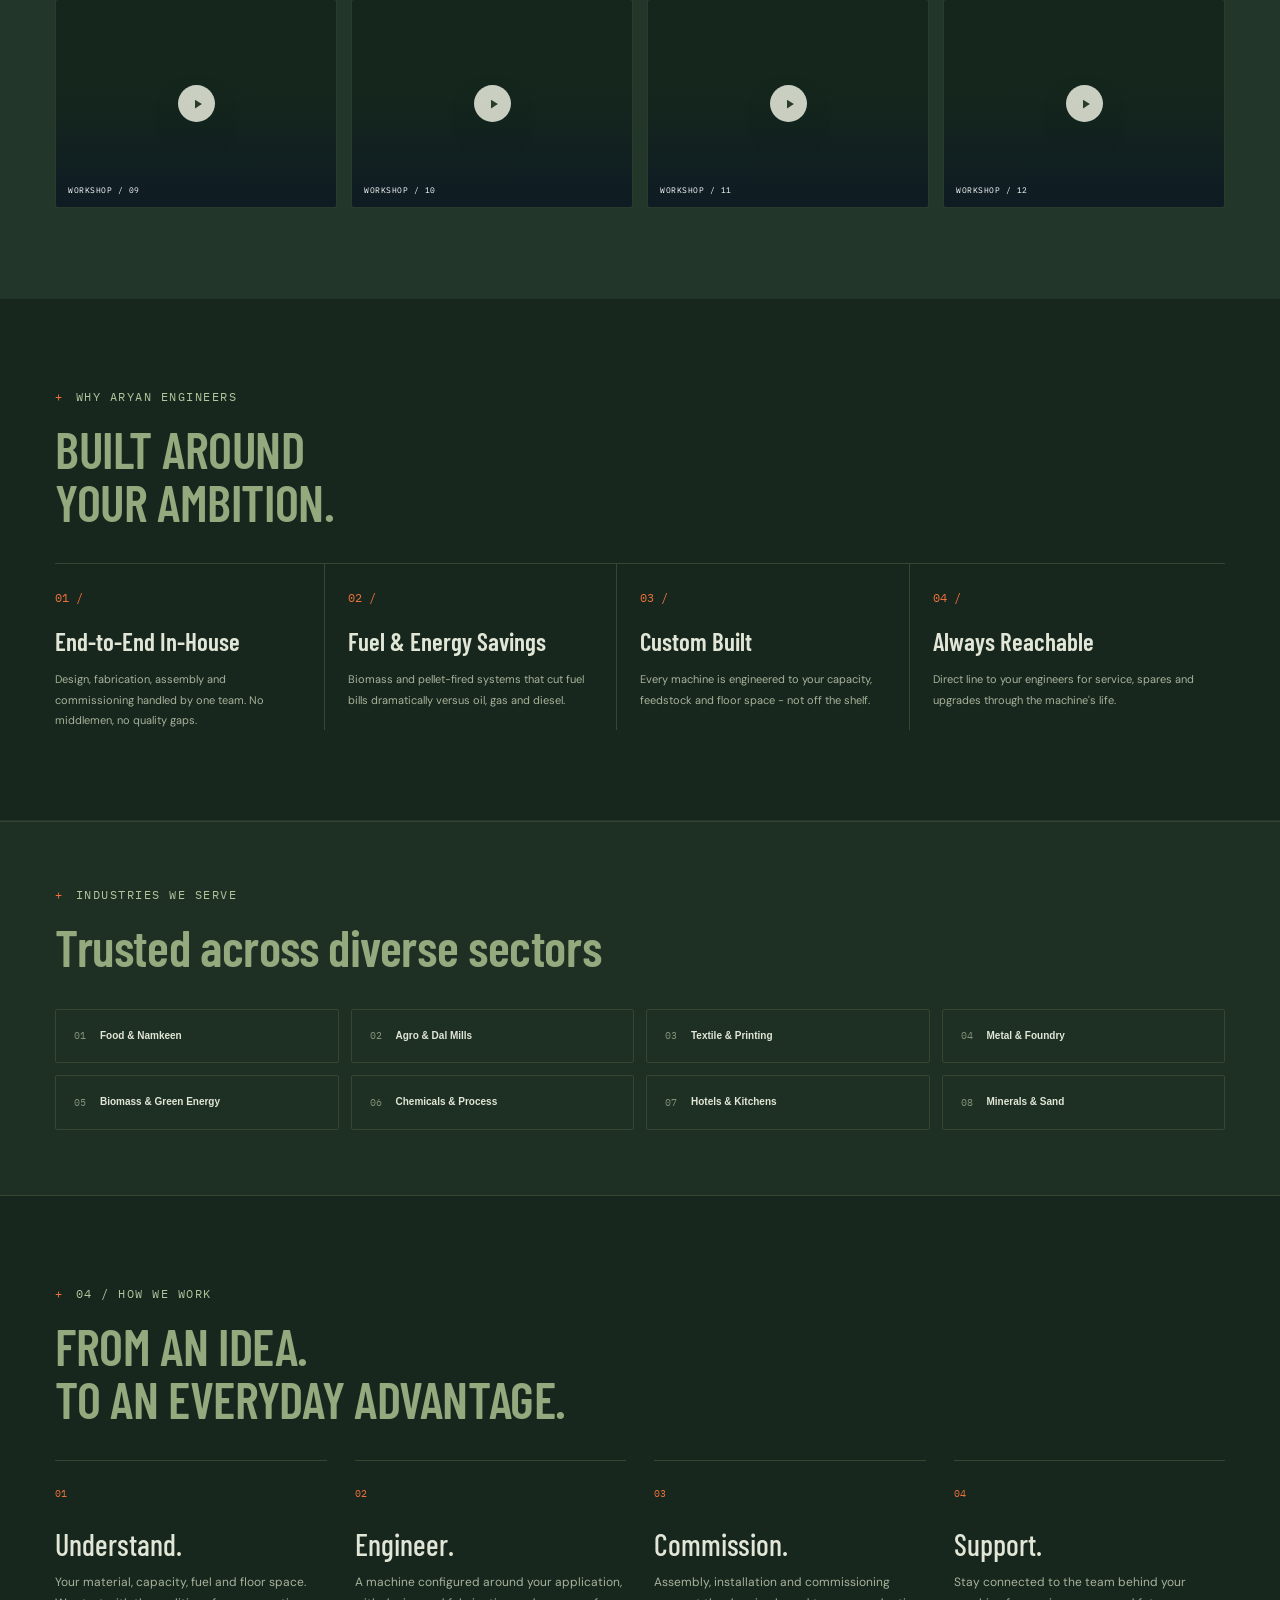
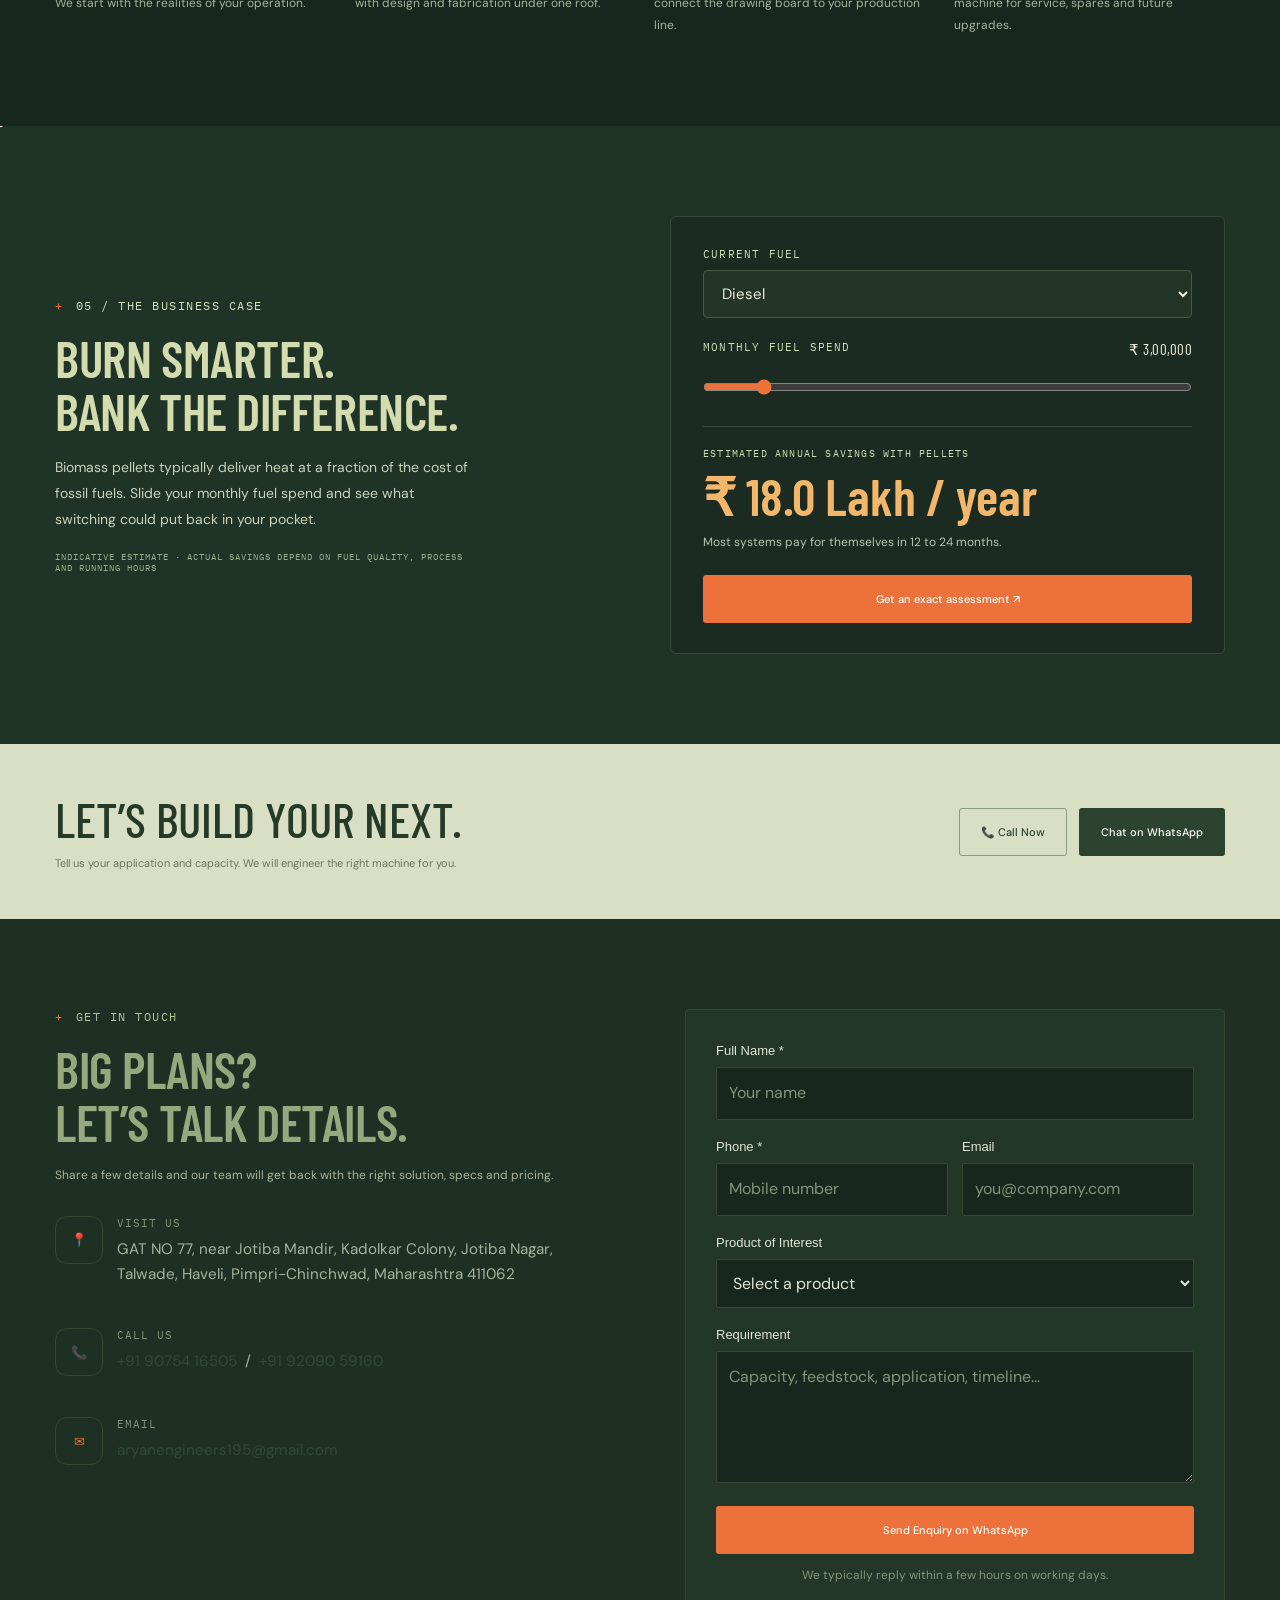
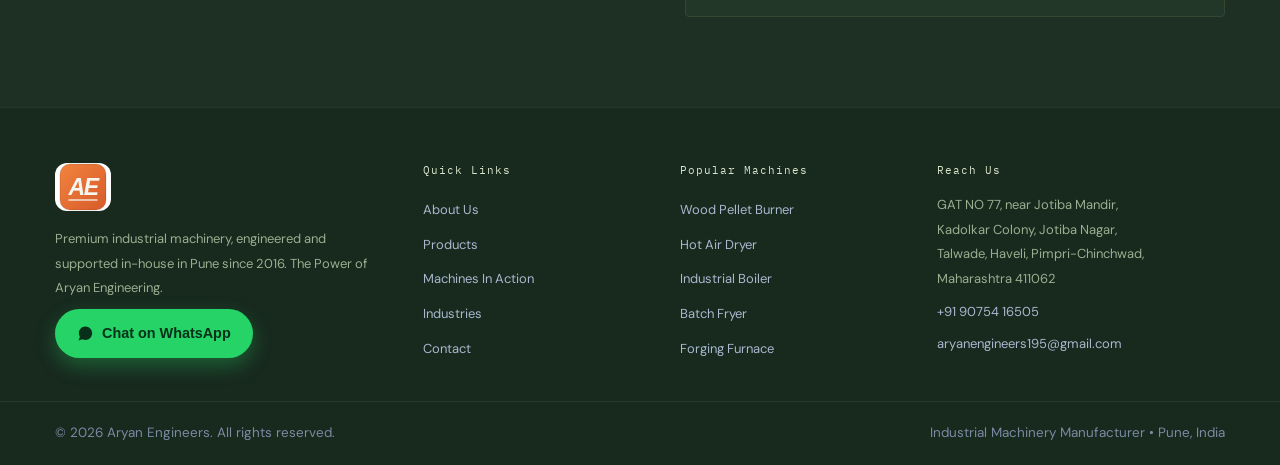
==== commit 5844f582: "Crisp SVG logo and favicon; fix invisible machine-finder wizard The wizard had the reveal class but " ====
--- a/index.html
+++ b/index.html
@@ -20,8 +20,8 @@
       } catch (e) { document.documentElement.setAttribute("data-theme", "dark"); }
     })();
   </script>
-  <link rel="stylesheet" href="css/styles.css?v=2" /><link rel="stylesheet" href="css/studio.css?v=2" /><link rel="stylesheet" href="css/biofuel.css?v=2" /><link rel="stylesheet" href="css/product-visuals.css?v=13" />
-  <link rel="icon" href="https://aryanengineers.net.in/images/logo-new.png" />
+  <link rel="stylesheet" href="css/styles.css?v=2" /><link rel="stylesheet" href="css/studio.css?v=2" /><link rel="stylesheet" href="css/biofuel.css?v=2" /><link rel="stylesheet" href="css/product-visuals.css?v=14" />
+  <link rel="icon" type="image/svg+xml" href="logo.svg" />
 </head>
 <body><a class="skip-link" href="#products">Skip to machinery catalogue</a><div class="reading-progress" aria-hidden="true"></div>
 
@@ -30,7 +30,7 @@
   <header class="header" id="header">
     <div class="container header__inner">
       <a href="#biofuel" class="brand">
-        <img src="https://aryanengineers.net.in/images/logo-new.png" alt="Aryan Engineers logo" />
+        <img src="logo.svg" alt="Aryan Engineers logo" />
         <span class="brand__text">ARYAN<span>ENGINEERS</span></span>
       </a>
       <div class="header__right">
@@ -287,7 +287,7 @@
   <footer class="footer">
     <div class="container footer__grid">
       <div class="footer__col footer__brand">
-        <img src="https://aryanengineers.net.in/images/logo-new.png" alt="Aryan Engineers" />
+        <img src="logo.svg" alt="Aryan Engineers" />
         <p>Premium industrial machinery, engineered and supported in-house in Pune since 2016. The Power of Aryan Engineering.</p>
         <a href="https://wa.me/919075416505" target="_blank" rel="noopener" class="footer__wa">Chat on WhatsApp</a>
       </div>
@@ -342,6 +342,6 @@
     <video id="lightboxVideo" controls playsinline></video>
   </div>
 
-  <dialog id="machineDialog"><button id="closeMachine" aria-label="Close machine details">×</button><div id="machineDetails"></div></dialog><div class="shortlist-bar" id="shortlistBar" hidden><span><b id="shortlistCount">0</b> machines shortlisted</span><button id="clearShortlist">Clear</button><a href="#contact" id="enquireShortlist">Discuss shortlist ↗</a></div><script src="js/main.js?v=4"></script><script src="js/studio.js?v=2"></script><script src="js/biofuel.js?v=4"></script><script src="js/product-visuals.js?v=2"></script><script src="js/interactive.js?v=3"></script><script src="js/story.js?v=2"></script>
+  <dialog id="machineDialog"><button id="closeMachine" aria-label="Close machine details">×</button><div id="machineDetails"></div></dialog><div class="shortlist-bar" id="shortlistBar" hidden><span><b id="shortlistCount">0</b> machines shortlisted</span><button id="clearShortlist">Clear</button><a href="#contact" id="enquireShortlist">Discuss shortlist ↗</a></div><script src="js/main.js?v=5"></script><script src="js/studio.js?v=2"></script><script src="js/biofuel.js?v=4"></script><script src="js/product-visuals.js?v=2"></script><script src="js/interactive.js?v=3"></script><script src="js/story.js?v=2"></script>
 </body>
 </html>
--- a/css/product-visuals.css
+++ b/css/product-visuals.css
@@ -147,3 +147,4 @@
 .brand__text,.brand__text>span{background-image:linear-gradient(110deg,var(--ink) 42%,#ed713b 50%,#f2b76b 53%,var(--ink) 61%);background-size:260% 100%;background-position:185% 0;-webkit-background-clip:text;background-clip:text;color:transparent;animation:brandShine 4.6s linear infinite}
 @keyframes brandShine{0%,62%{background-position:185% 0}100%{background-position:-75% 0}}
 .brand:hover .brand__text,.brand:hover .brand__text>span{animation-duration:1.2s}
+.footer__brand img{background:none;padding:0;width:56px;border-radius:12px}
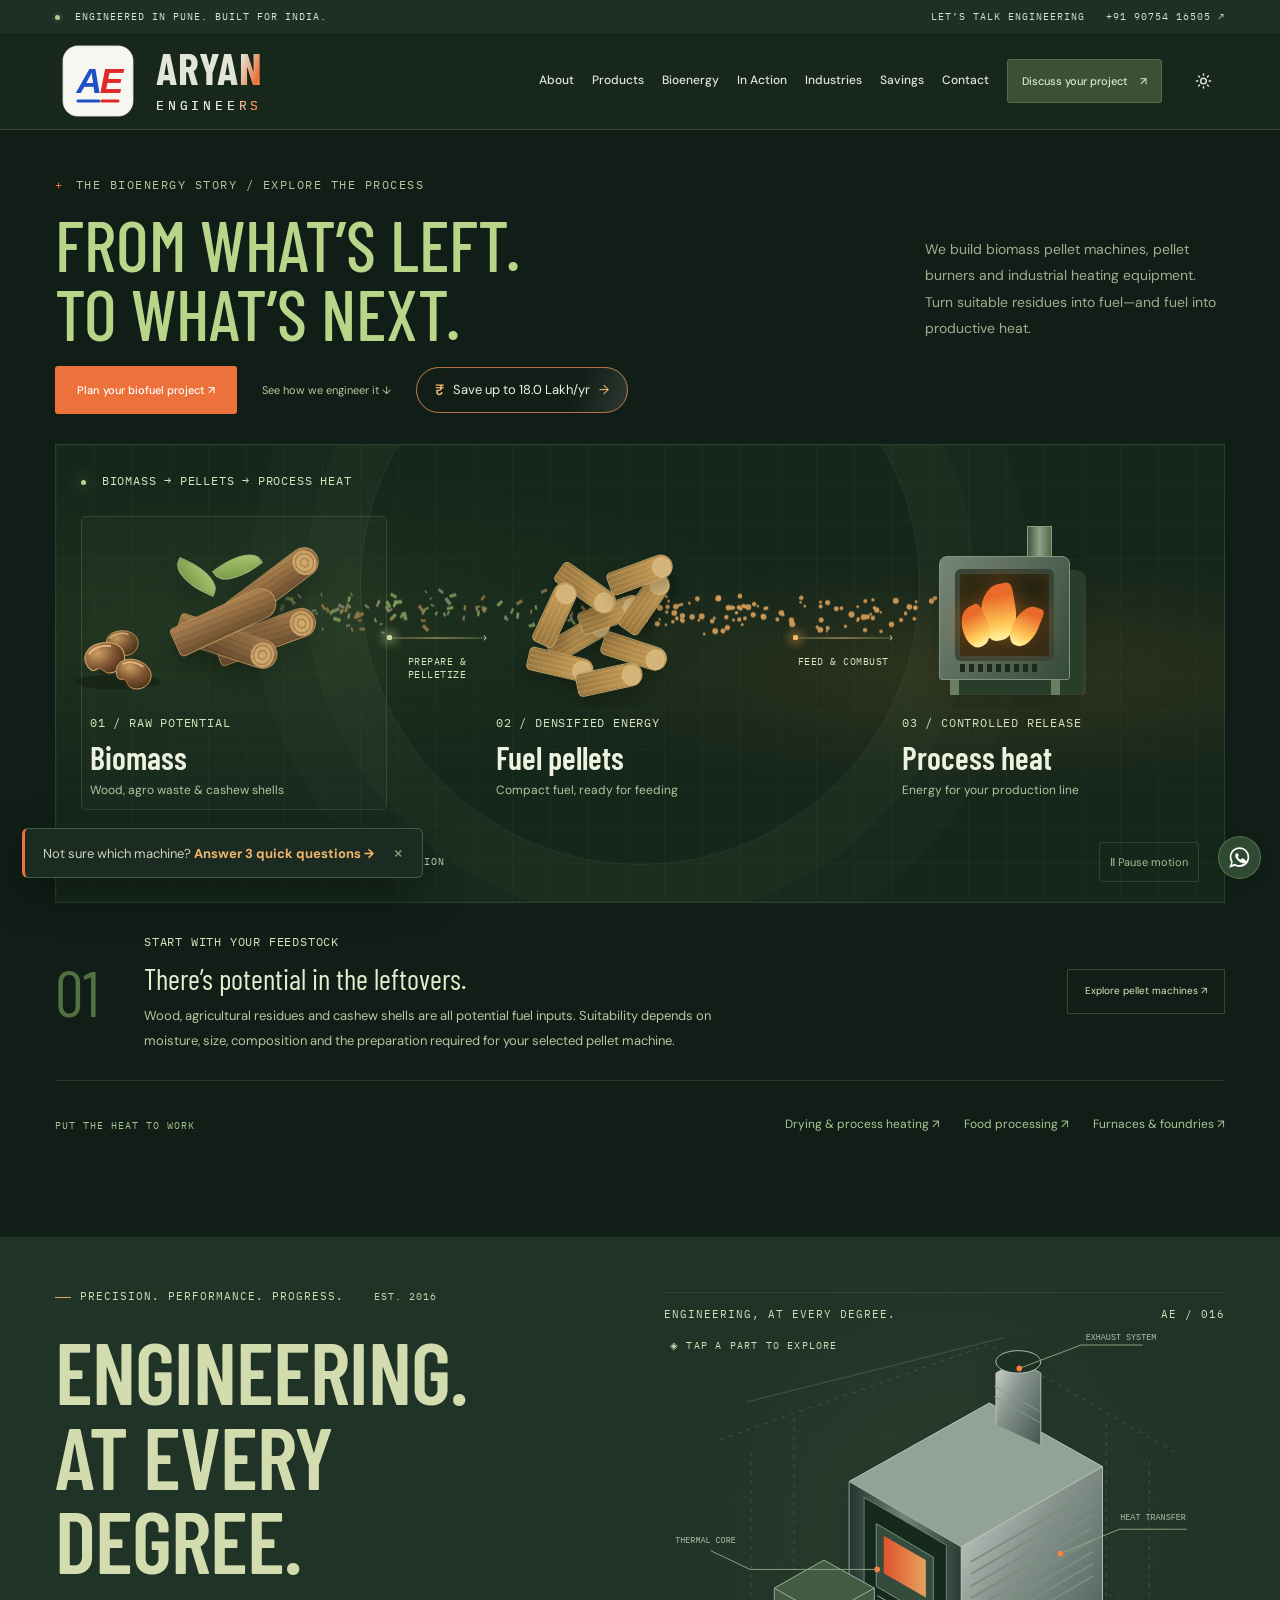
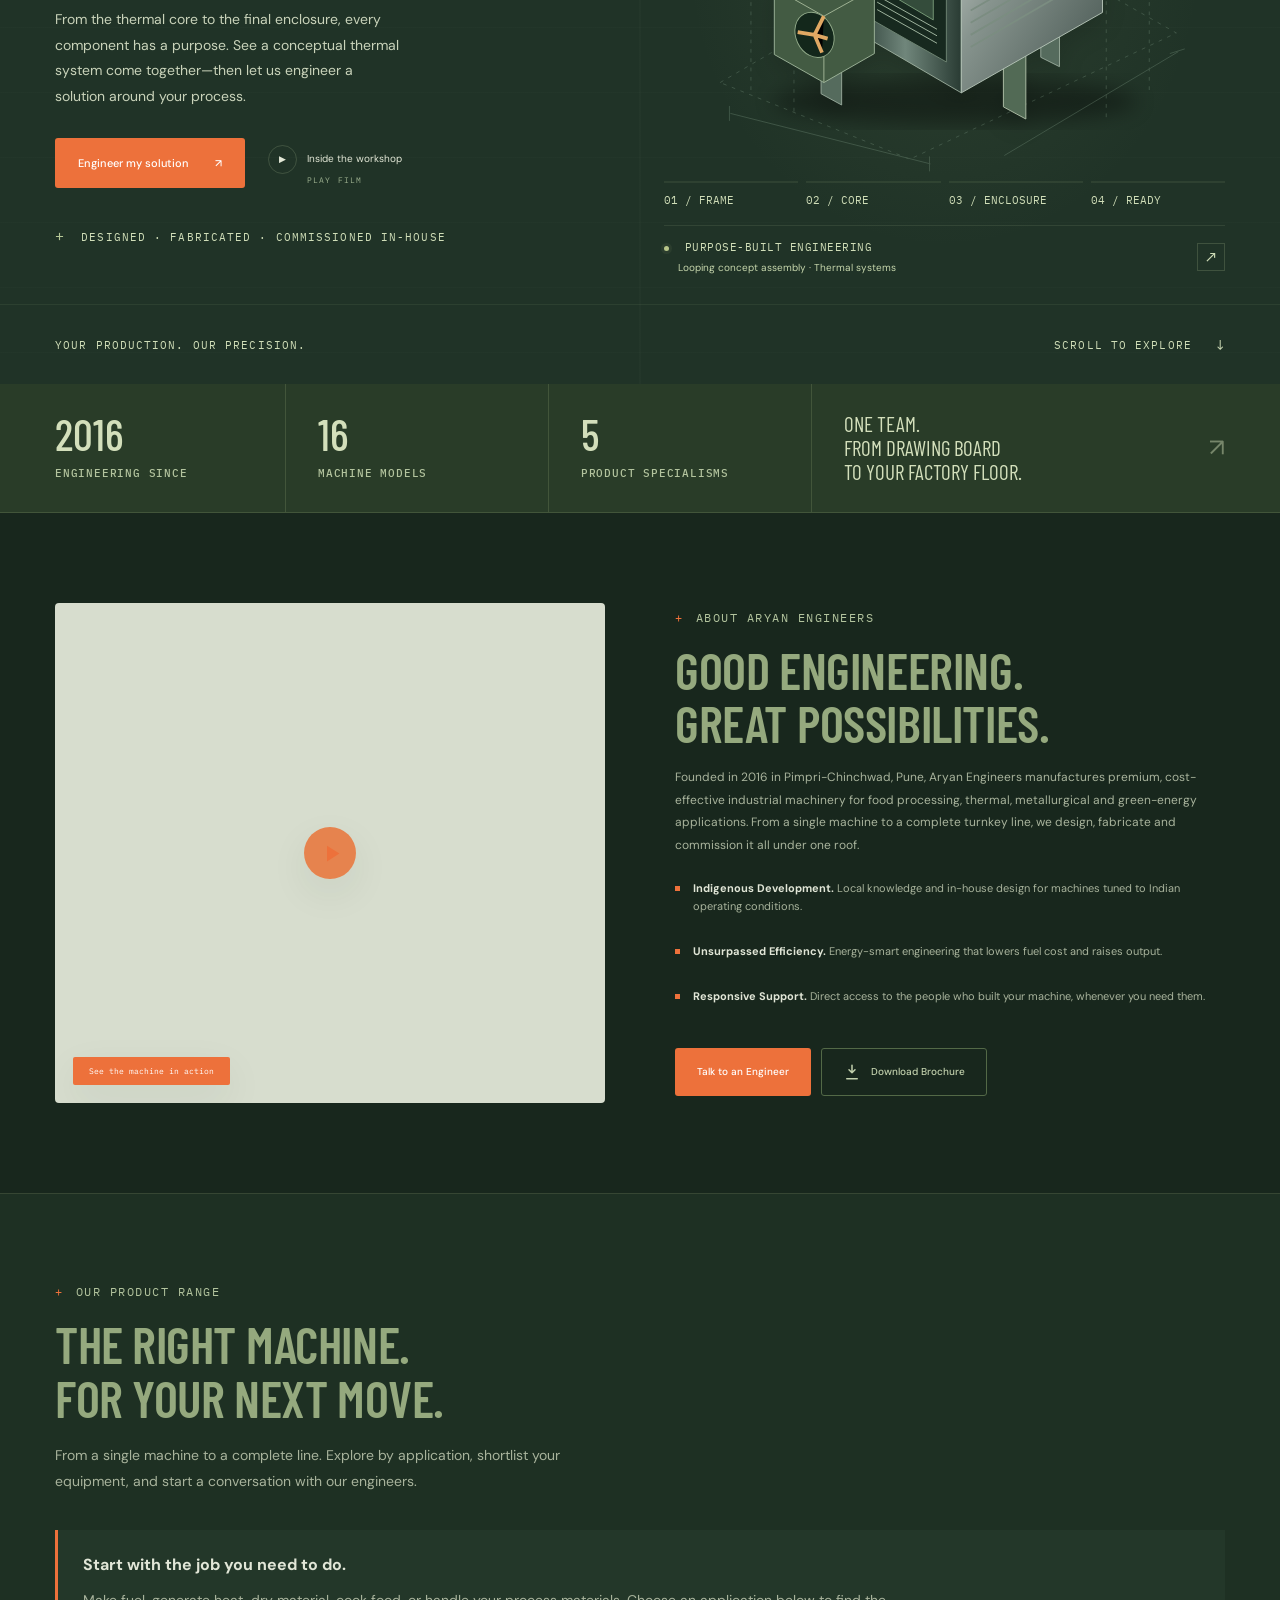
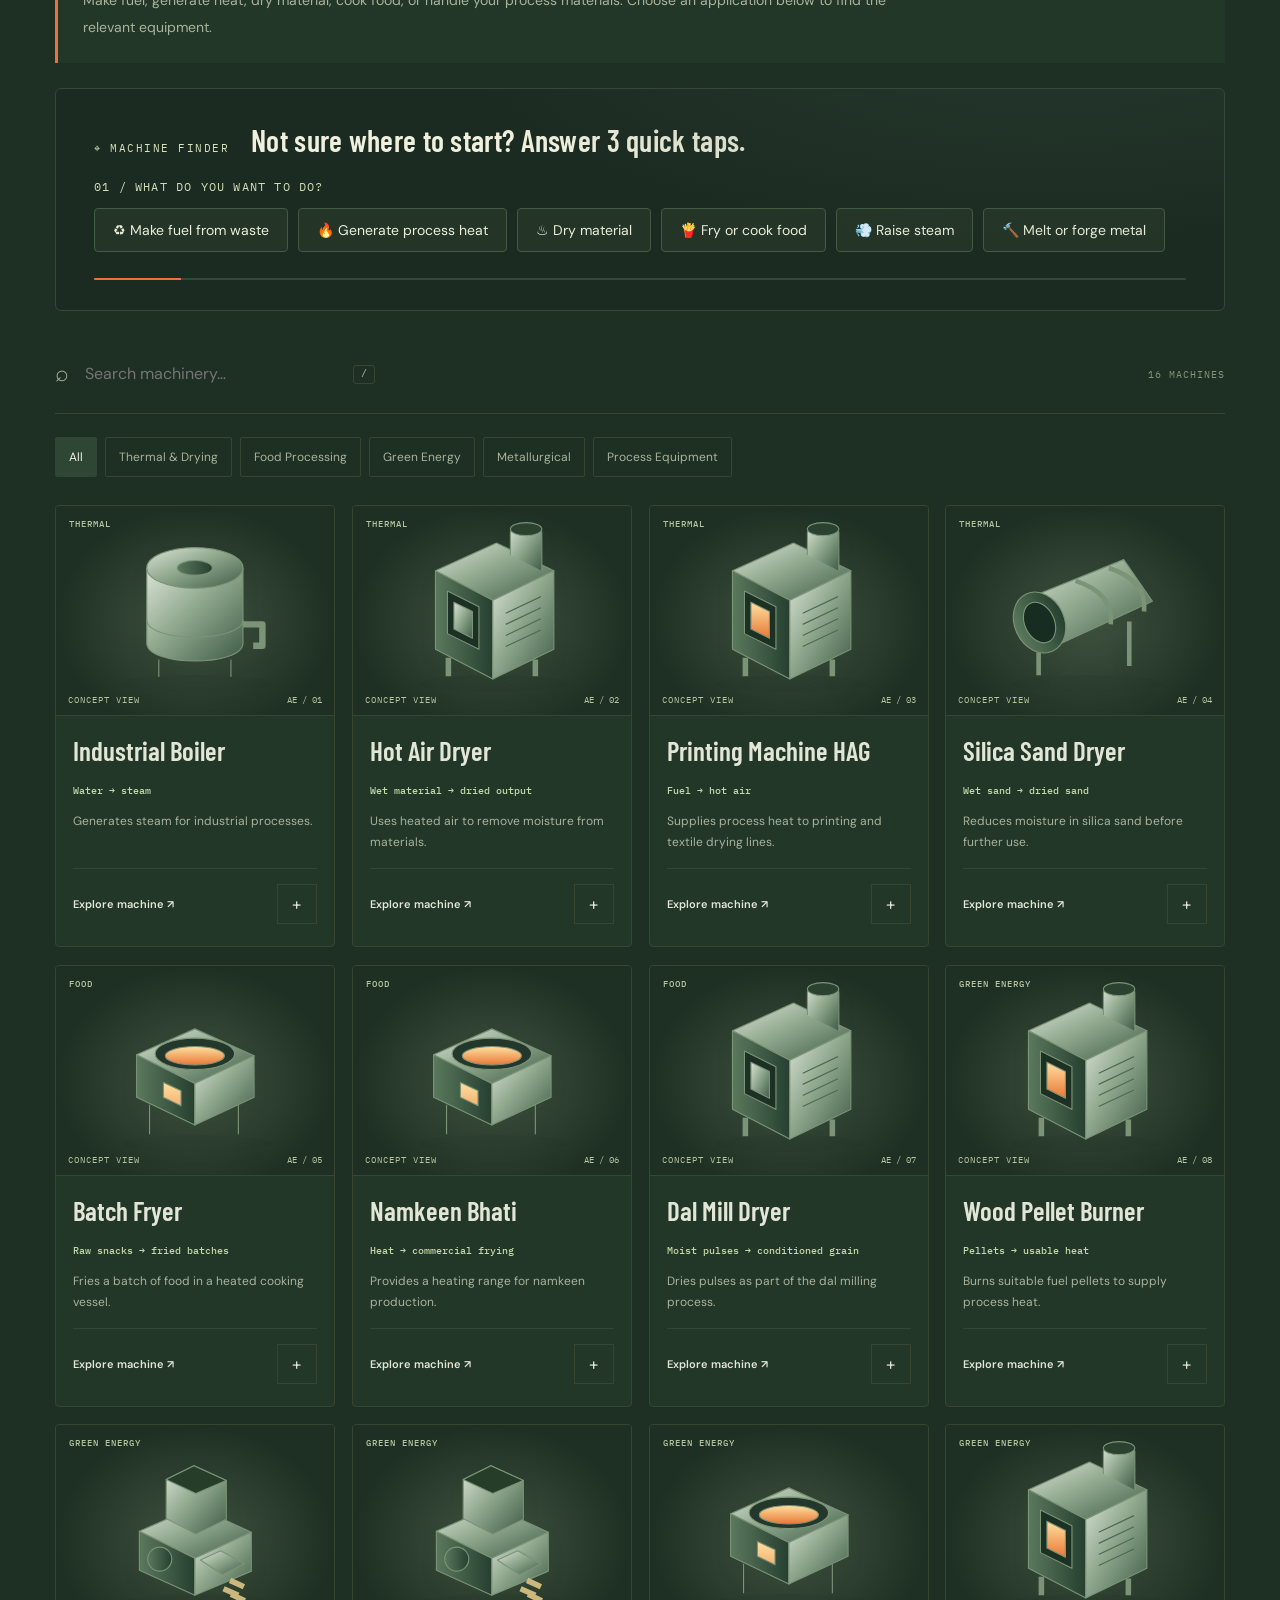
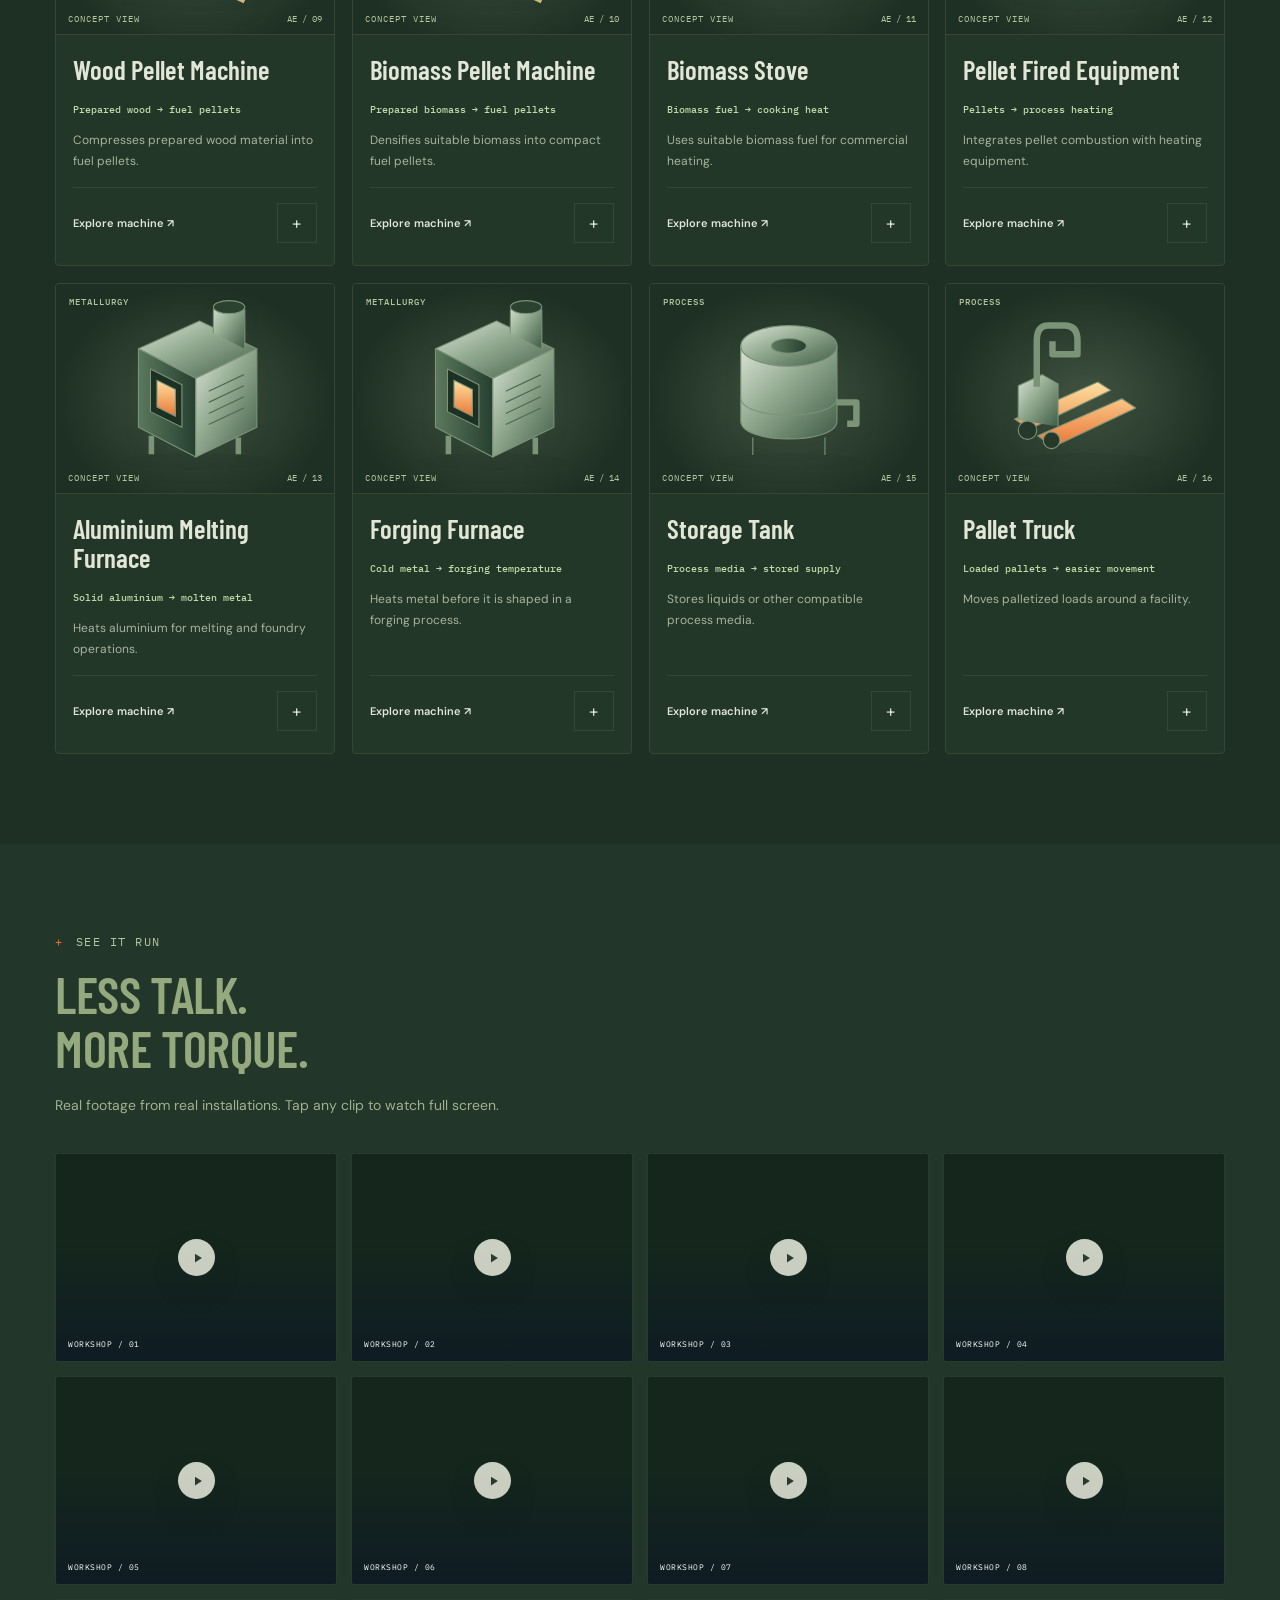
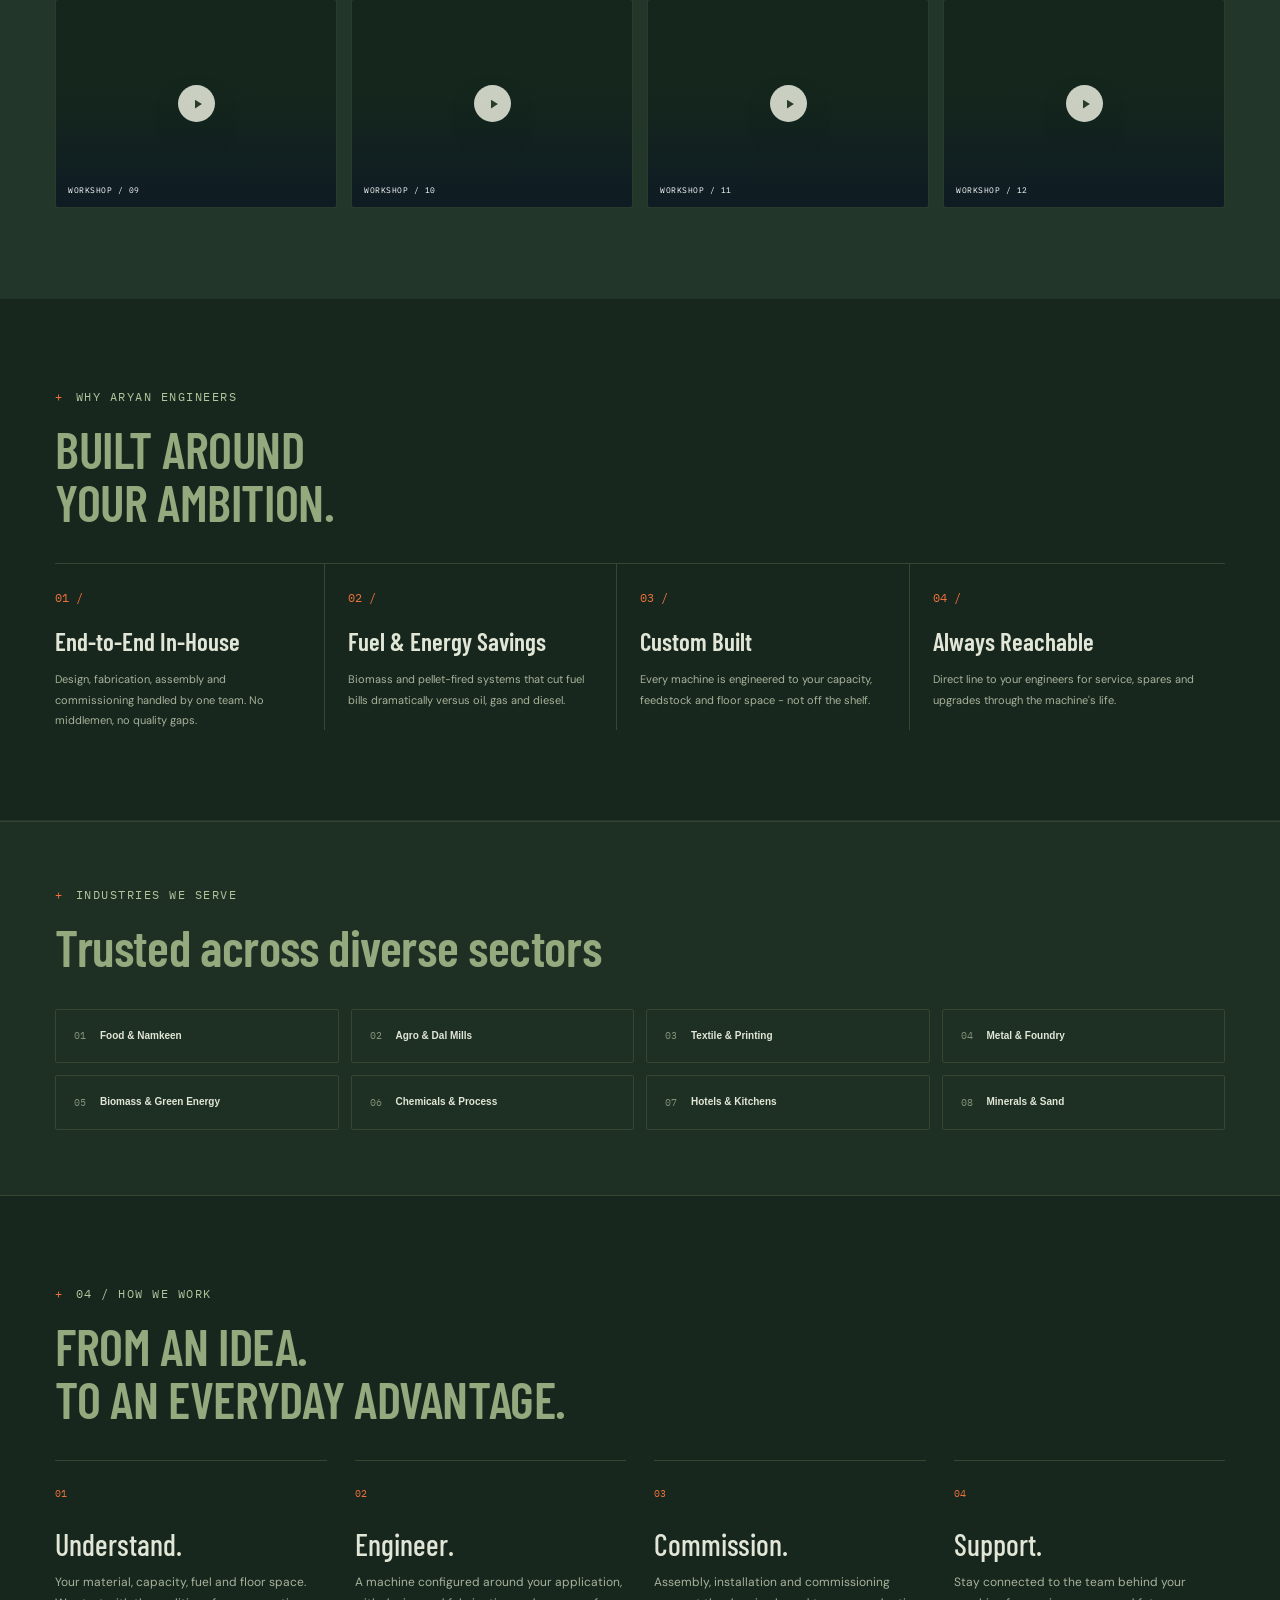
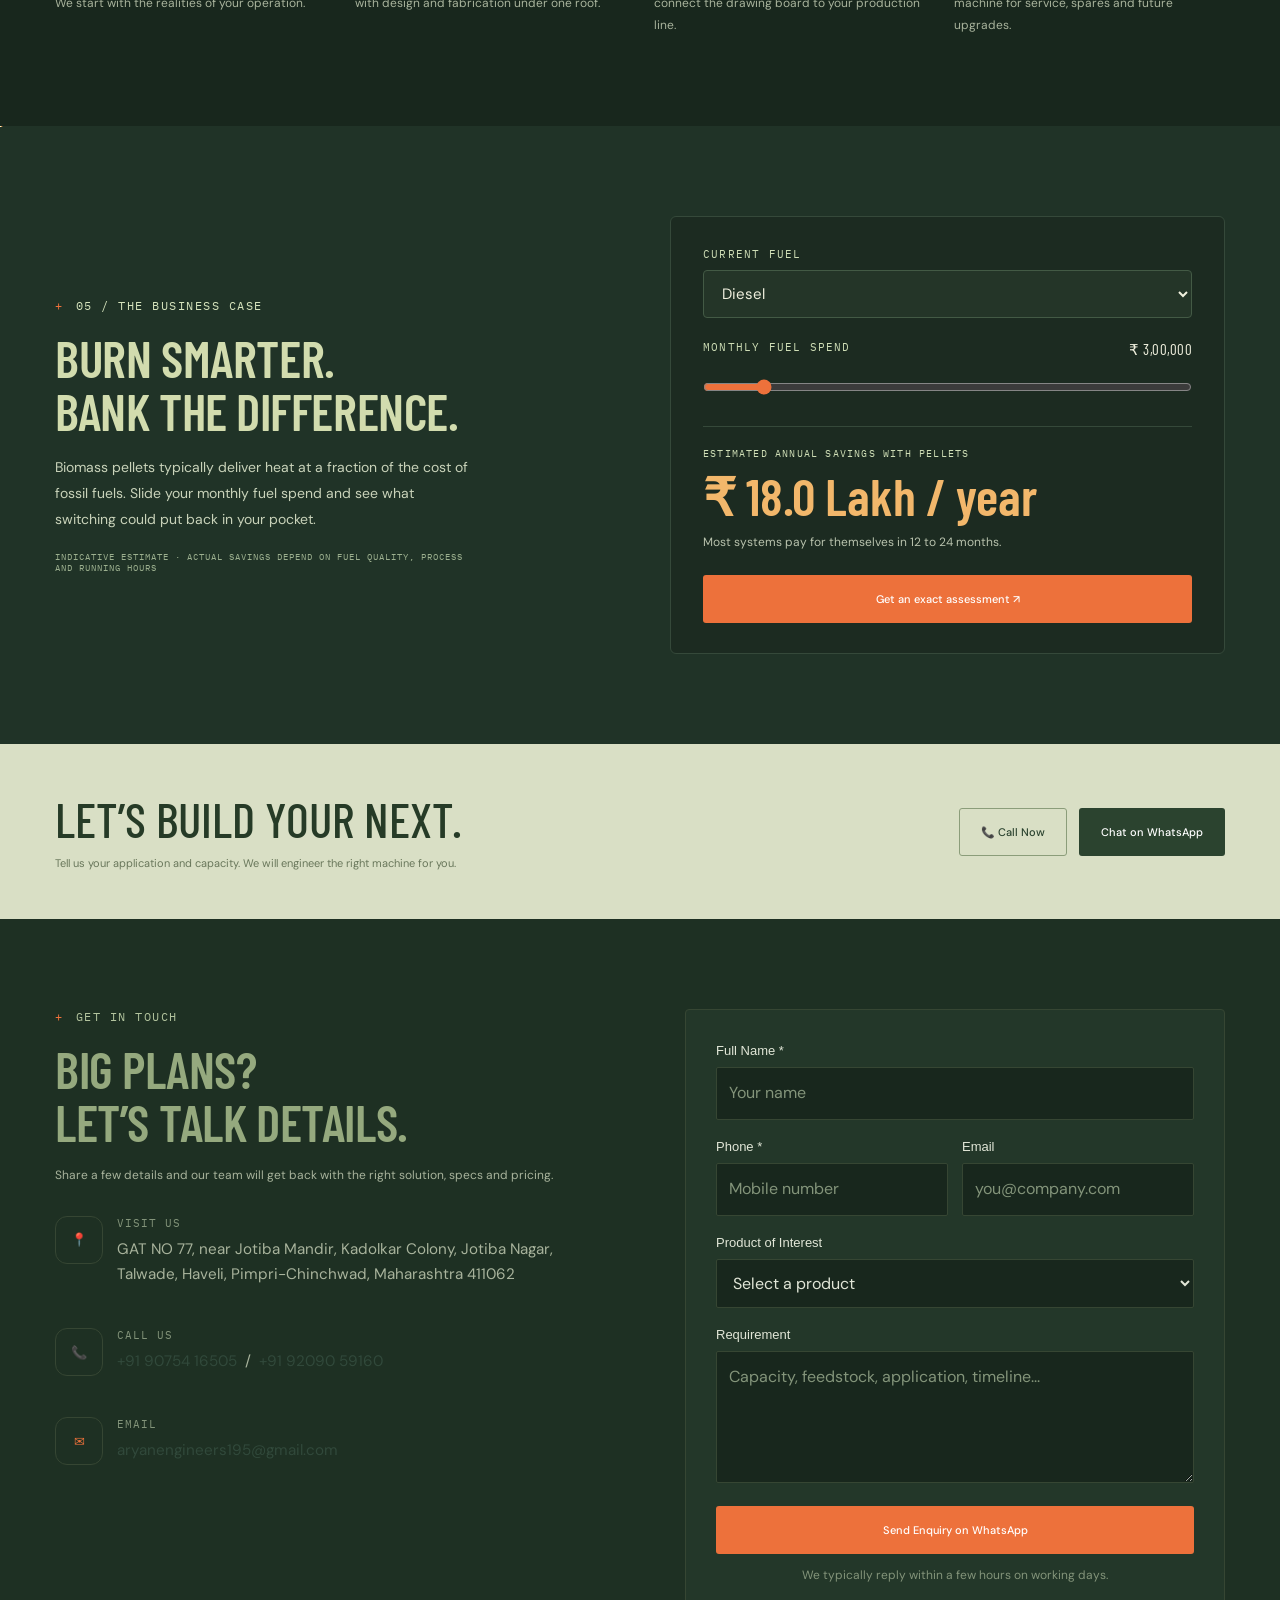
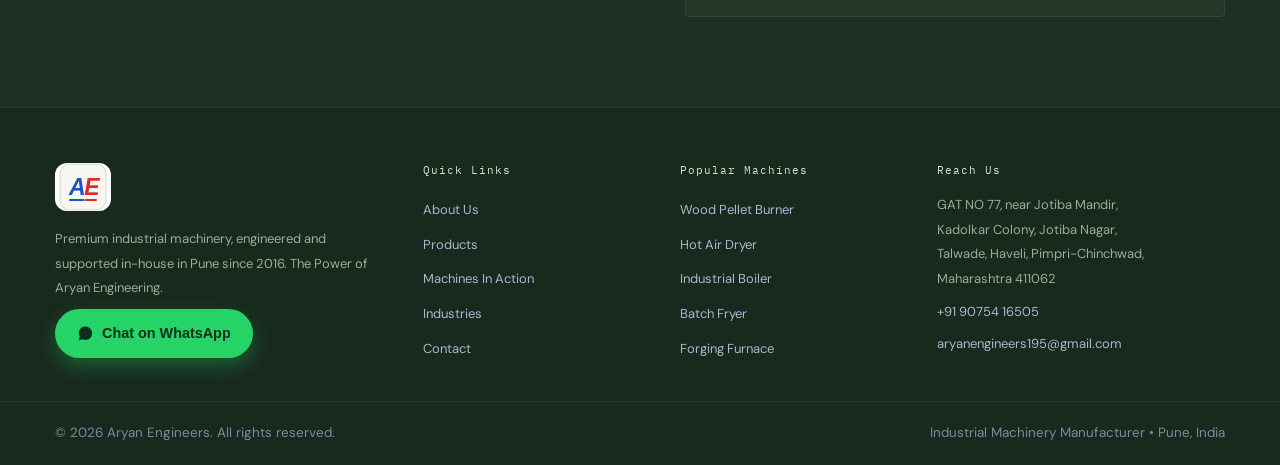
==== commit a8eb8496: "Restore original red/blue identity in the AE logo mark Co-Authored-By: Claude Fable 5 <noreply@anthr" ====
--- a/index.html
+++ b/index.html
@@ -21,7 +21,7 @@
     })();
   </script>
   <link rel="stylesheet" href="css/styles.css?v=2" /><link rel="stylesheet" href="css/studio.css?v=2" /><link rel="stylesheet" href="css/biofuel.css?v=2" /><link rel="stylesheet" href="css/product-visuals.css?v=14" />
-  <link rel="icon" type="image/svg+xml" href="logo.svg" />
+  <link rel="icon" type="image/svg+xml" href="logo.svg?v=2" />
 </head>
 <body><a class="skip-link" href="#products">Skip to machinery catalogue</a><div class="reading-progress" aria-hidden="true"></div>
 
@@ -30,7 +30,7 @@
   <header class="header" id="header">
     <div class="container header__inner">
       <a href="#biofuel" class="brand">
-        <img src="logo.svg" alt="Aryan Engineers logo" />
+        <img src="logo.svg?v=2" alt="Aryan Engineers logo" />
         <span class="brand__text">ARYAN<span>ENGINEERS</span></span>
       </a>
       <div class="header__right">
@@ -287,7 +287,7 @@
   <footer class="footer">
     <div class="container footer__grid">
       <div class="footer__col footer__brand">
-        <img src="logo.svg" alt="Aryan Engineers" />
+        <img src="logo.svg?v=2" alt="Aryan Engineers" />
         <p>Premium industrial machinery, engineered and supported in-house in Pune since 2016. The Power of Aryan Engineering.</p>
         <a href="https://wa.me/919075416505" target="_blank" rel="noopener" class="footer__wa">Chat on WhatsApp</a>
       </div>
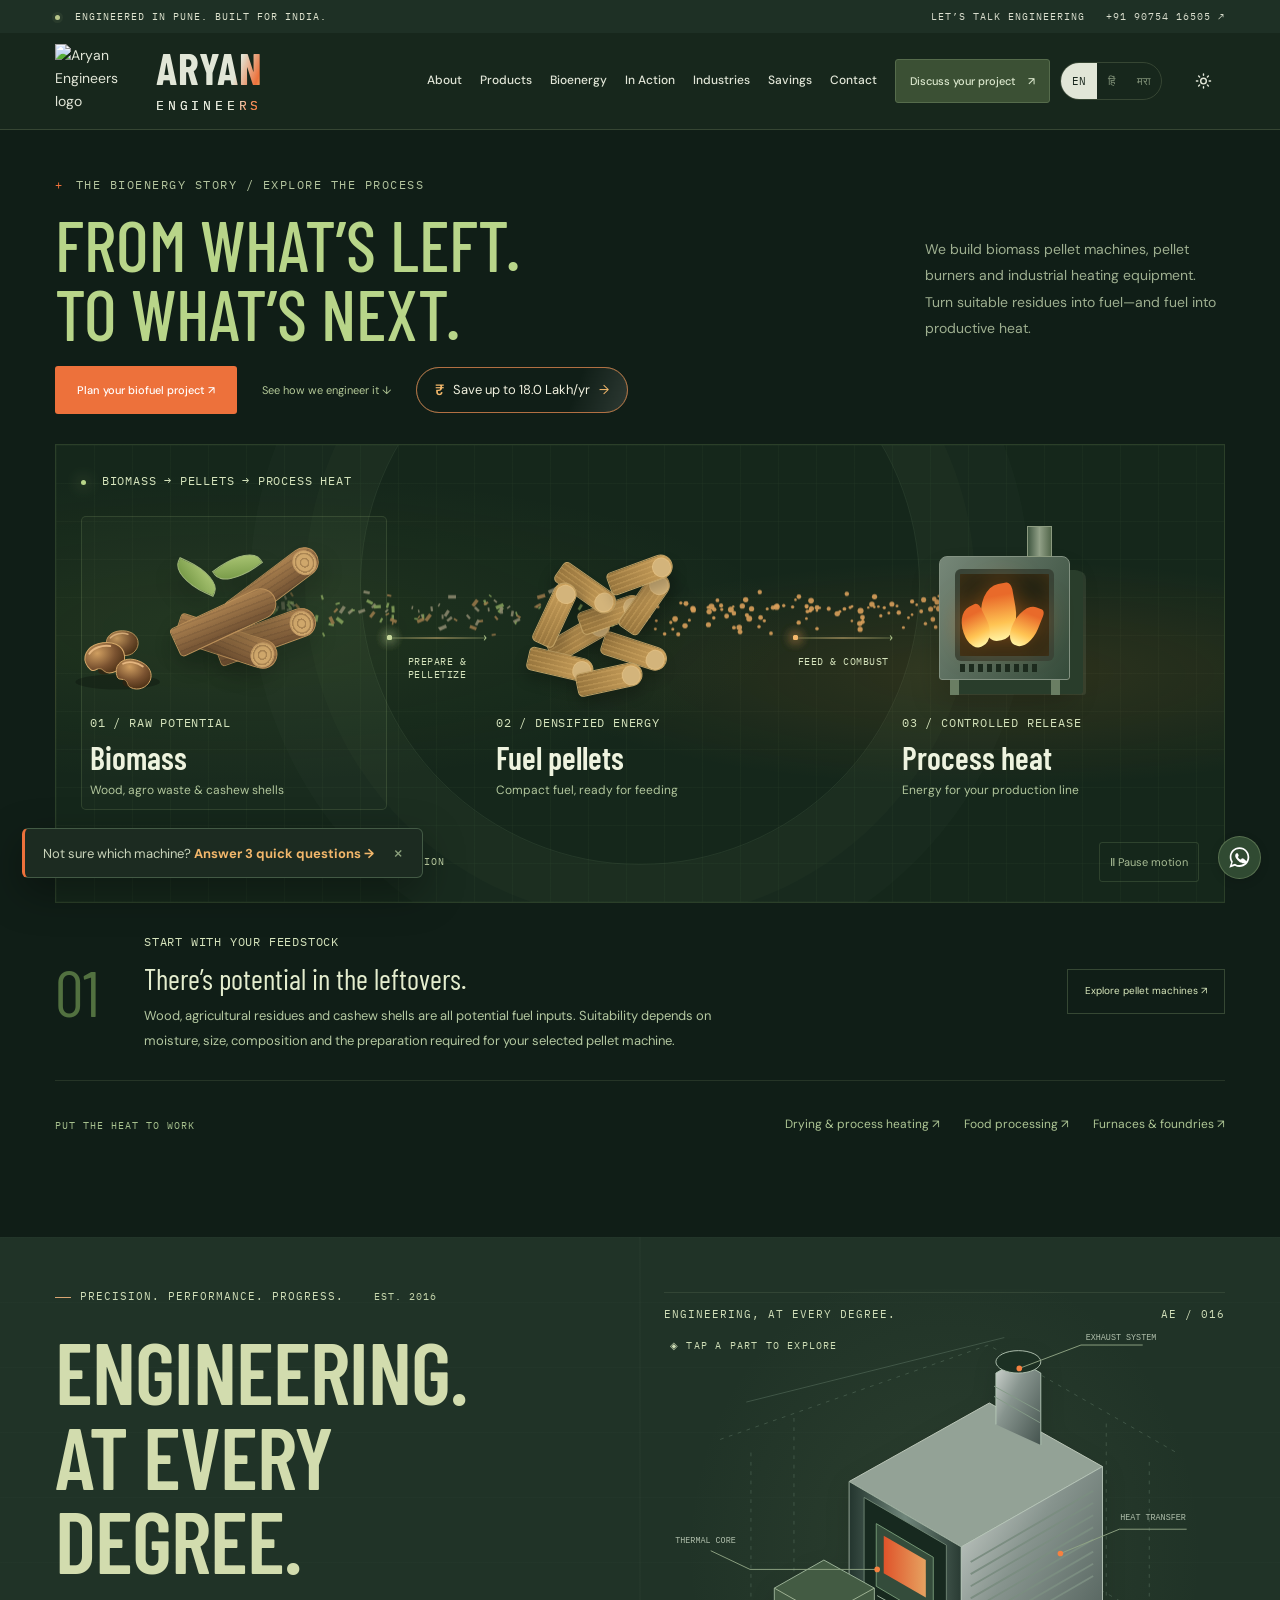
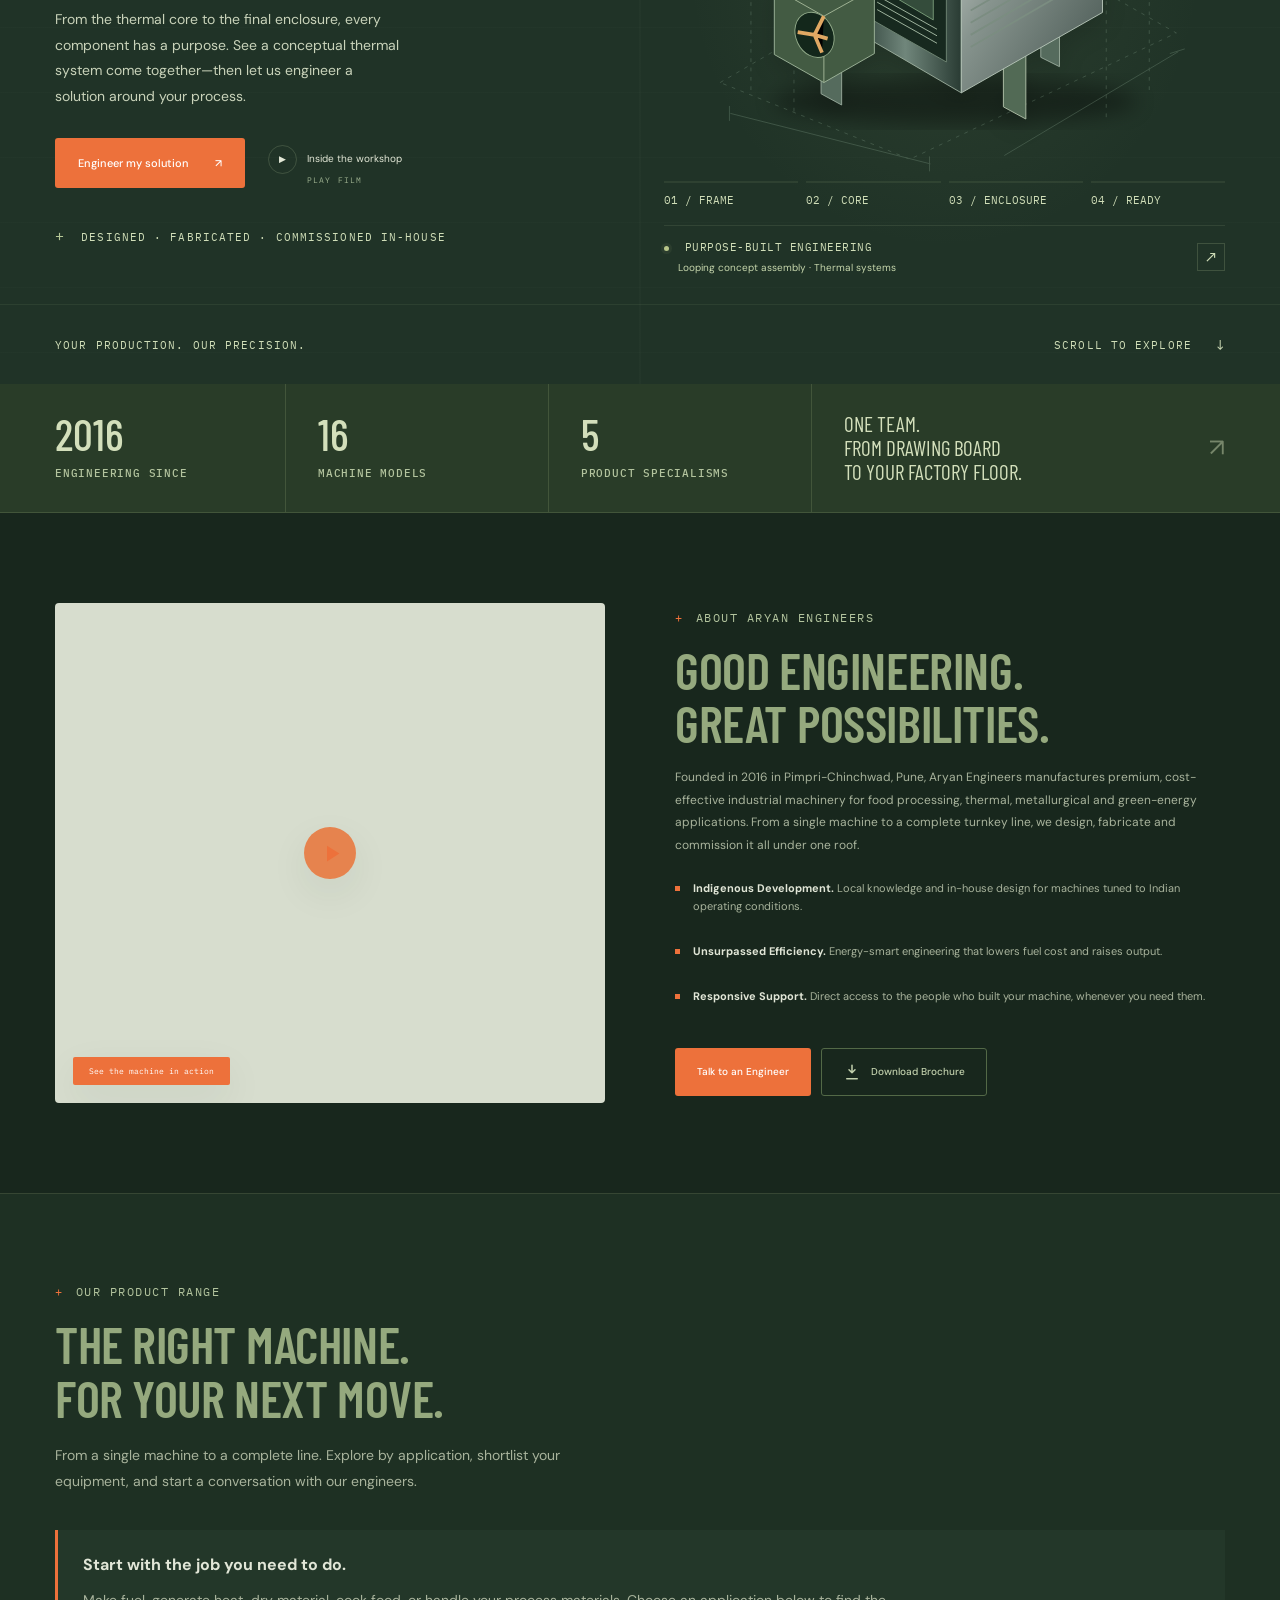
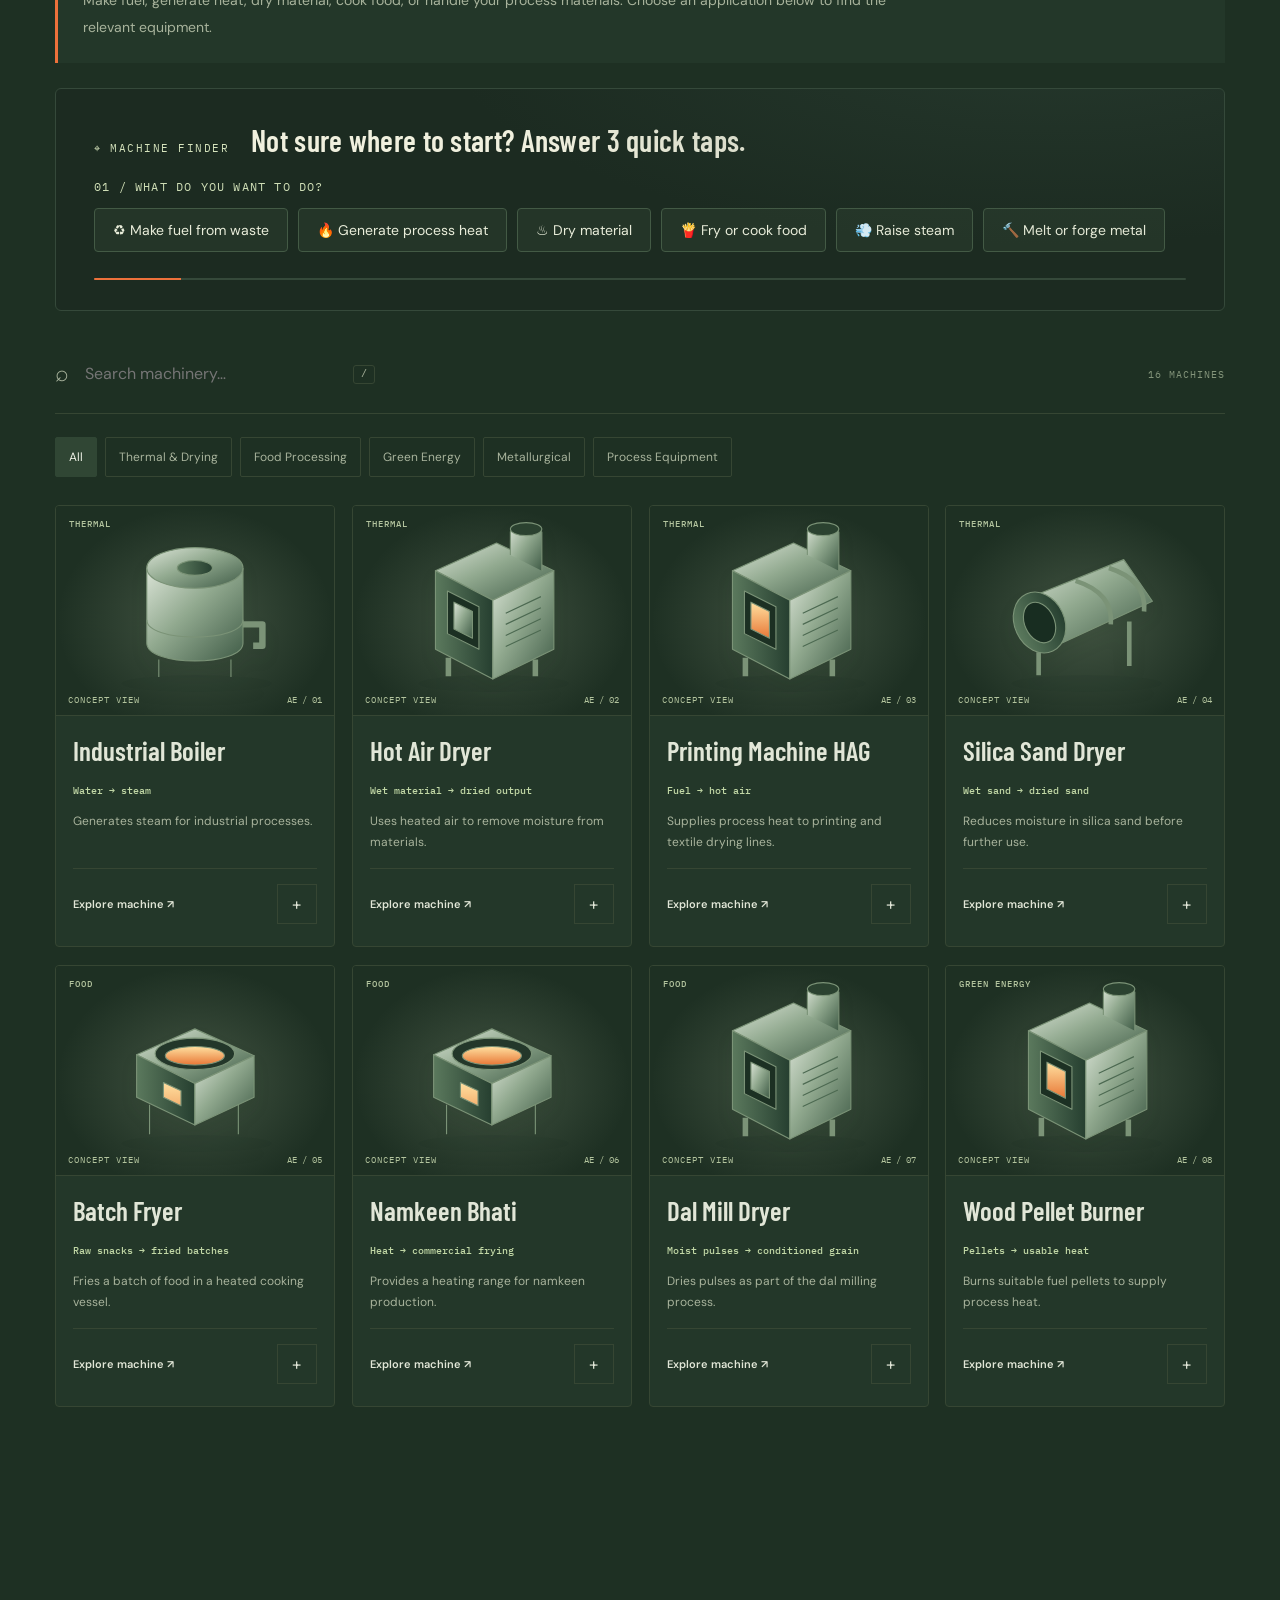
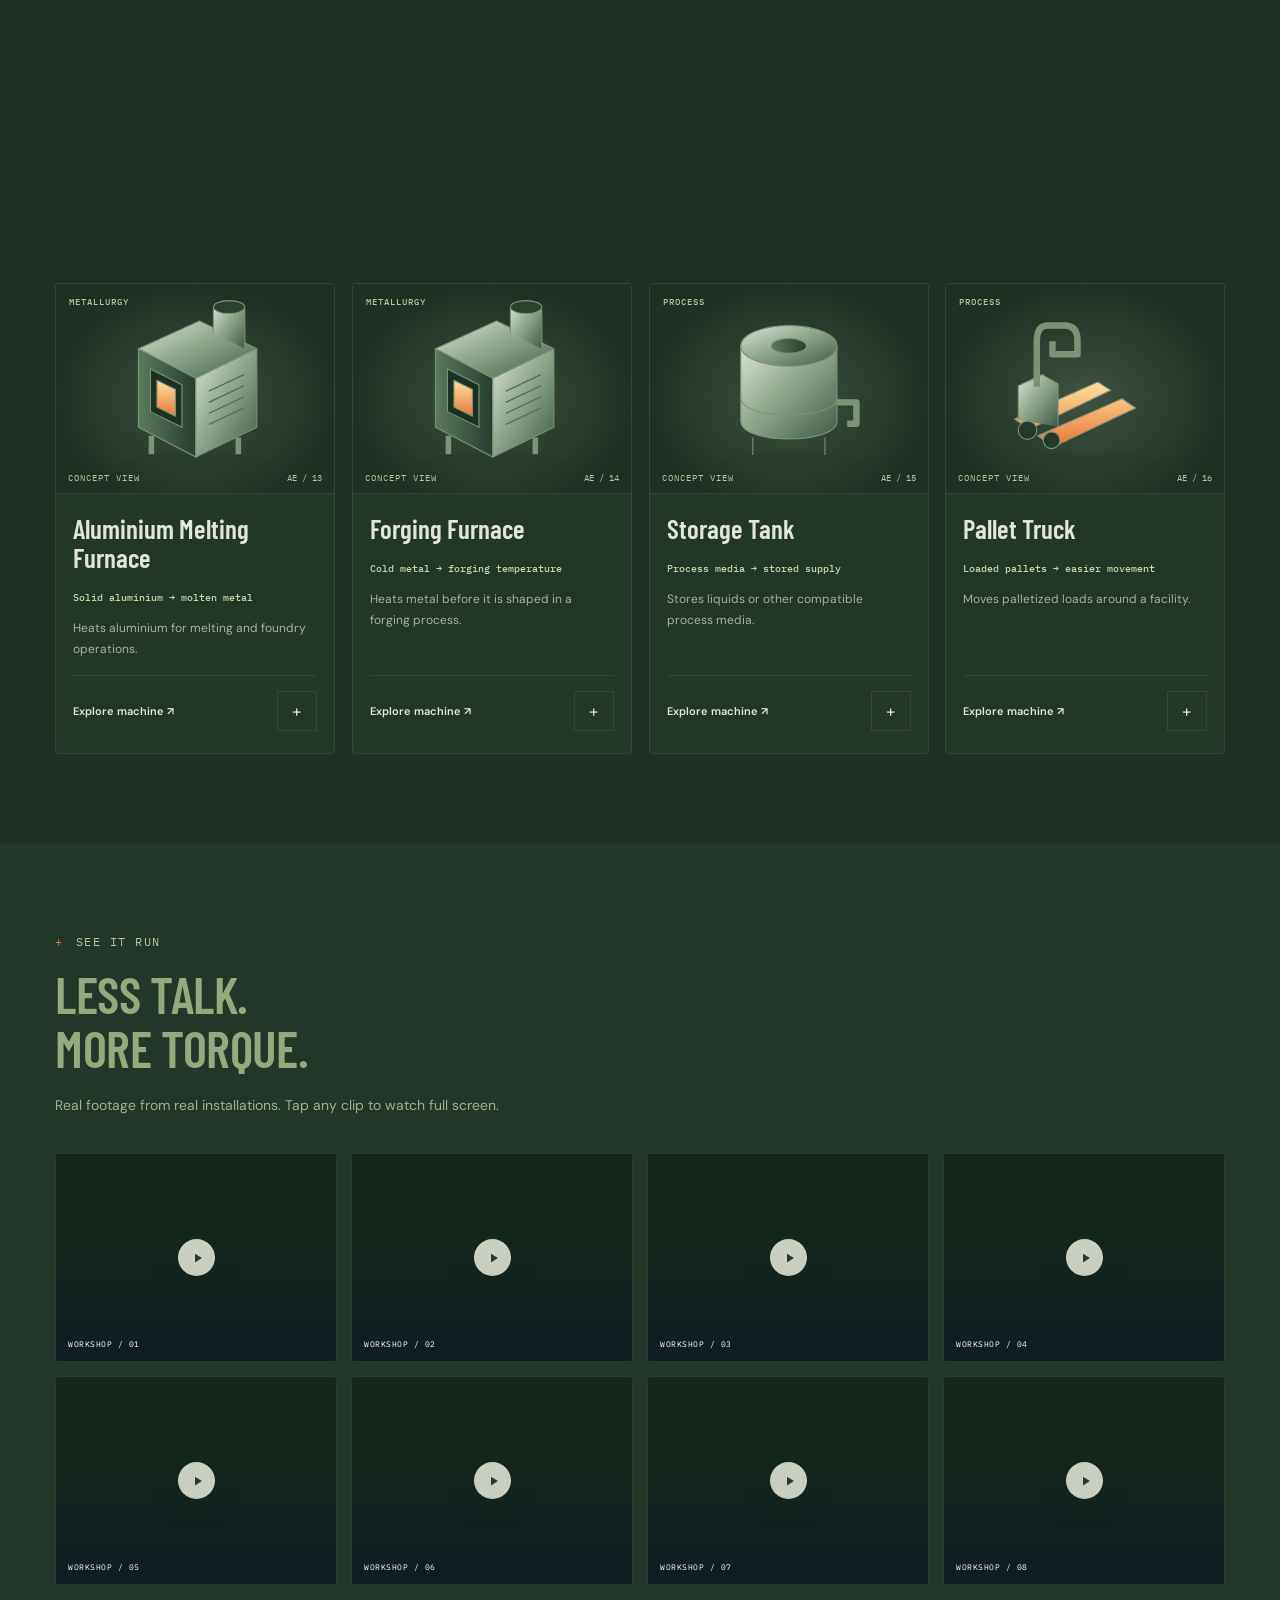
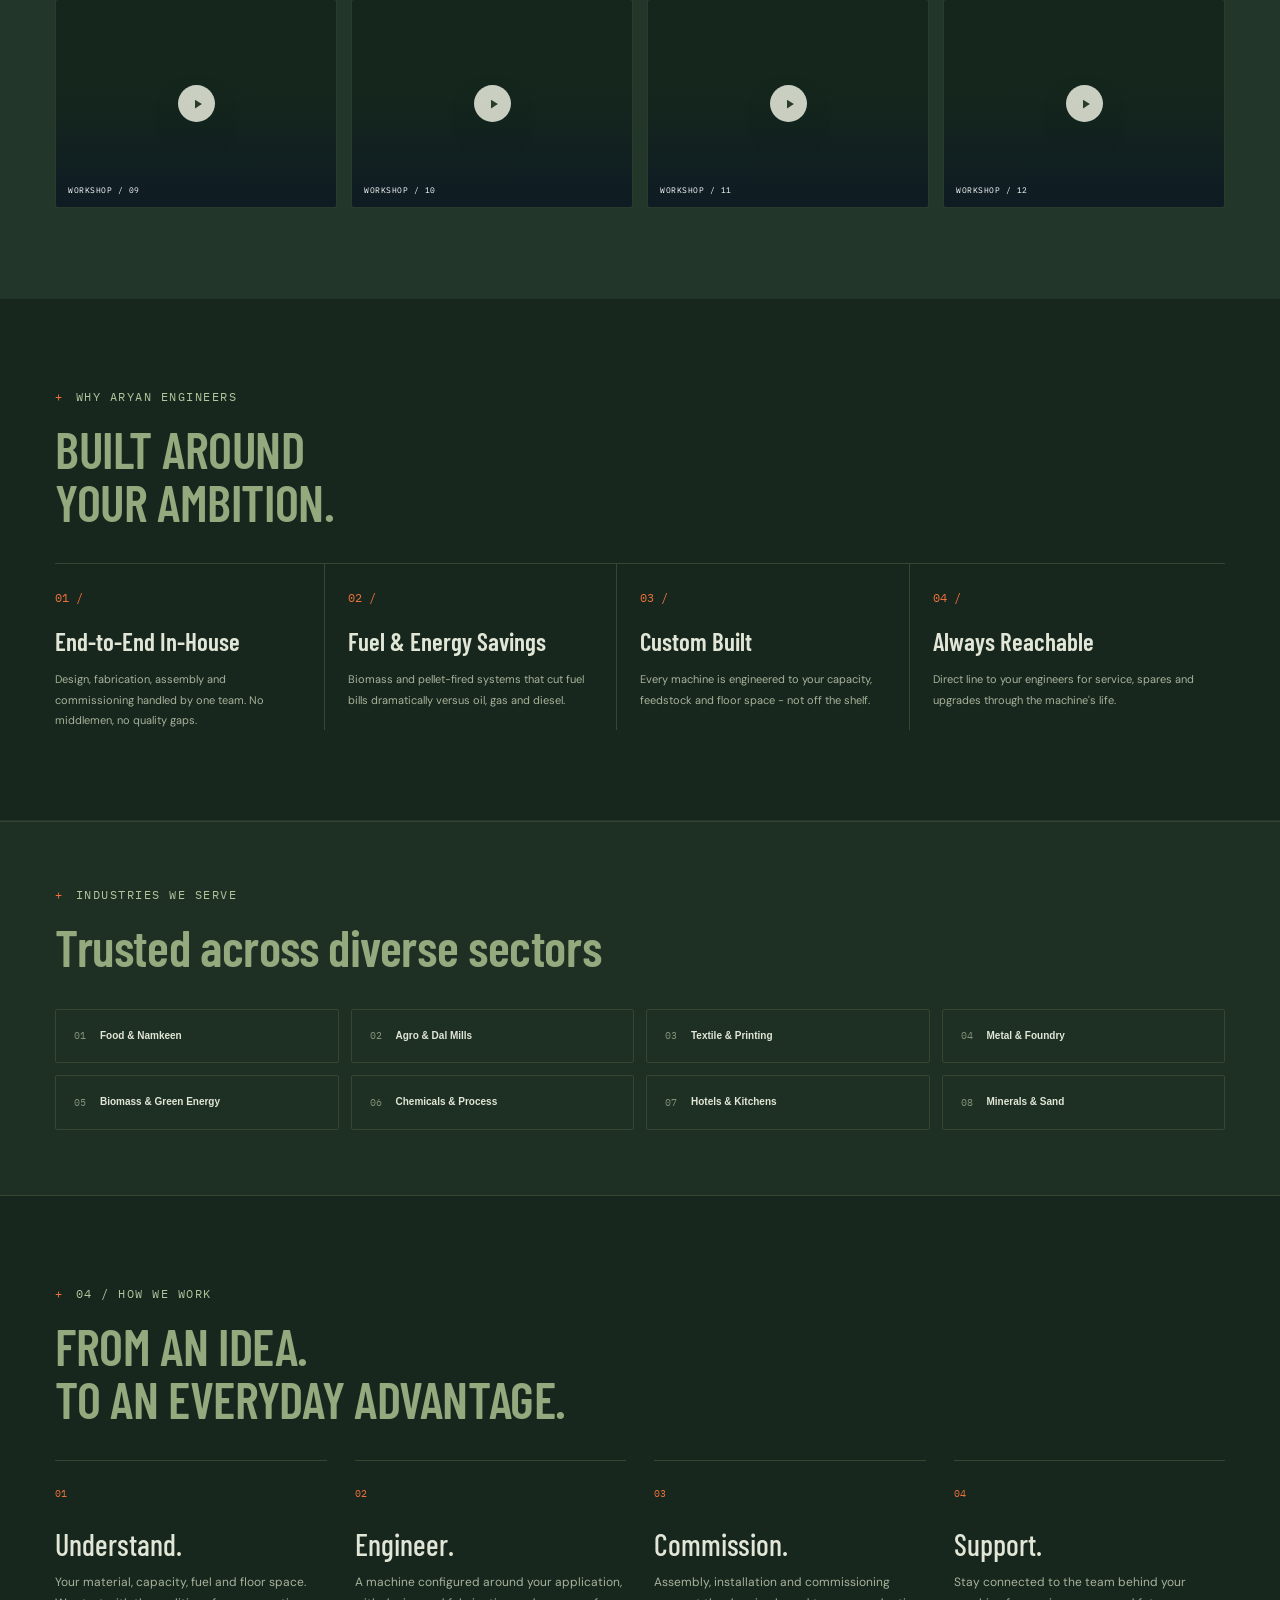
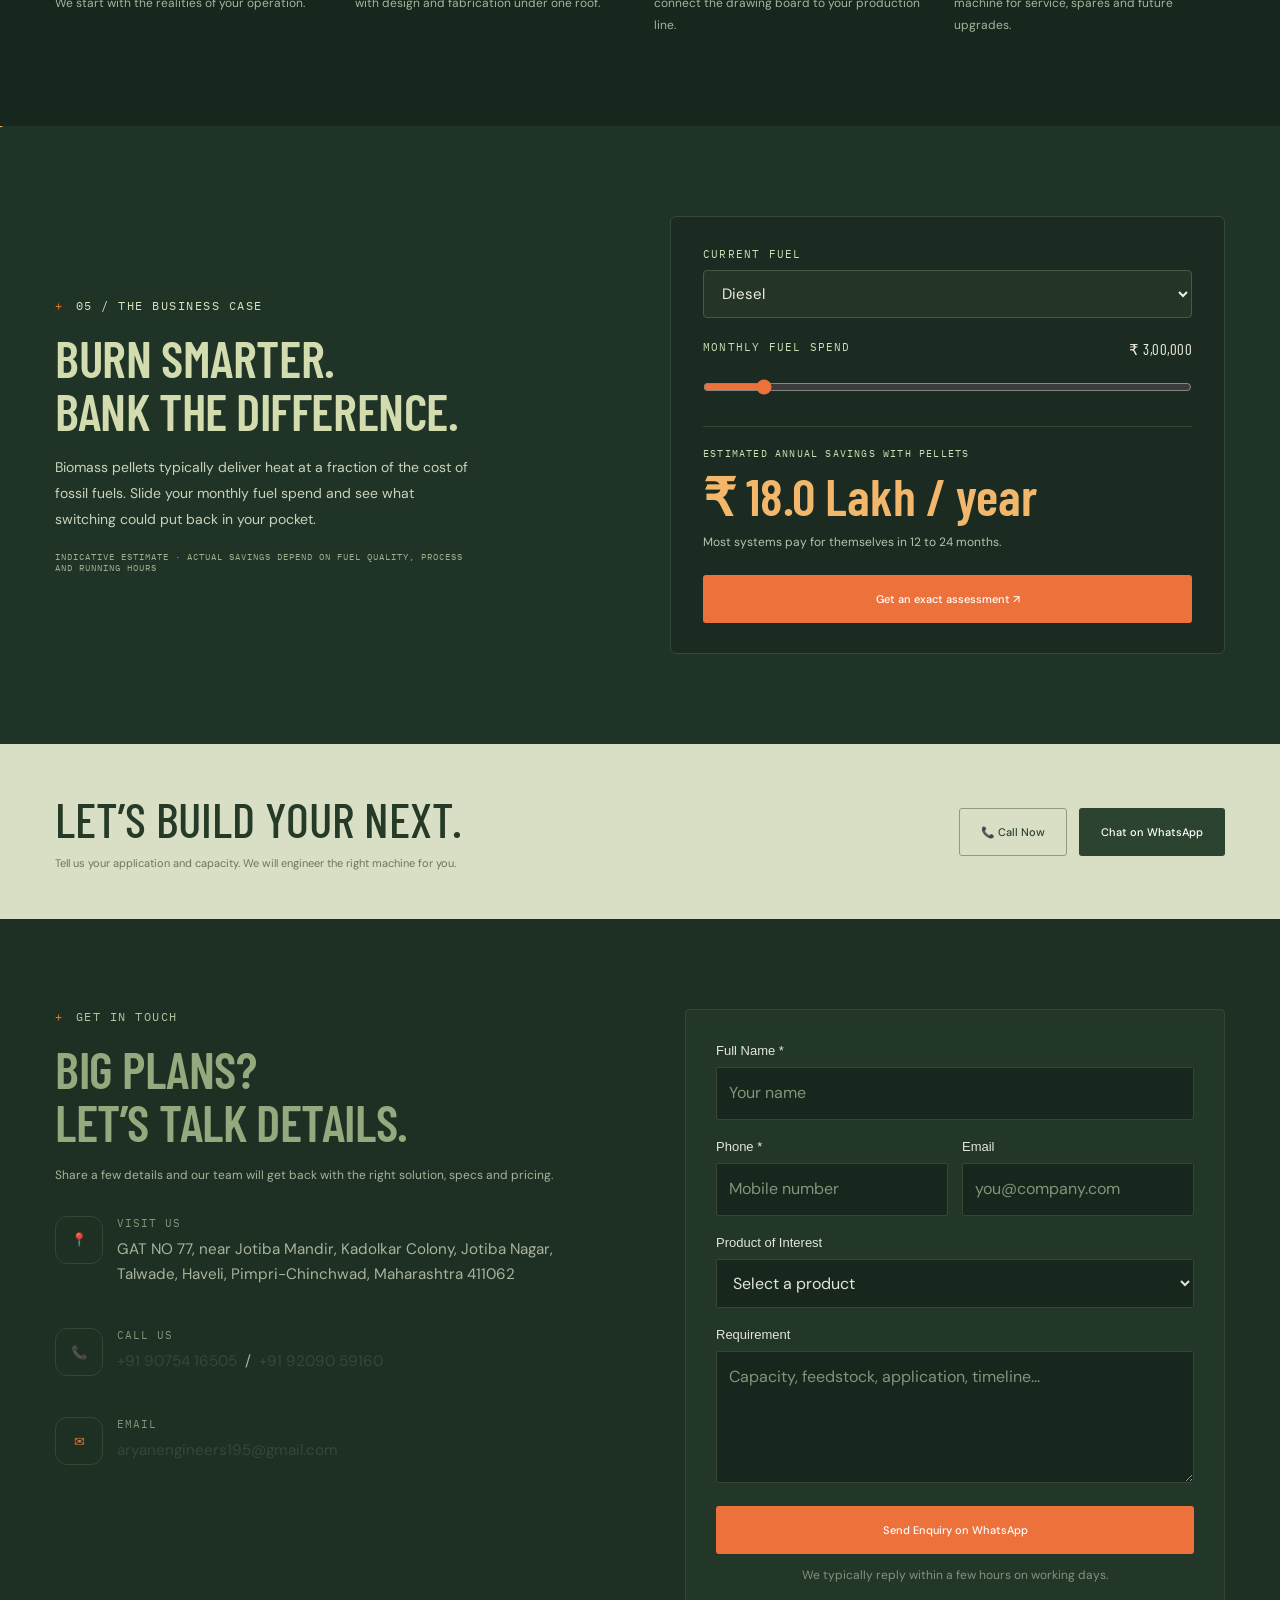
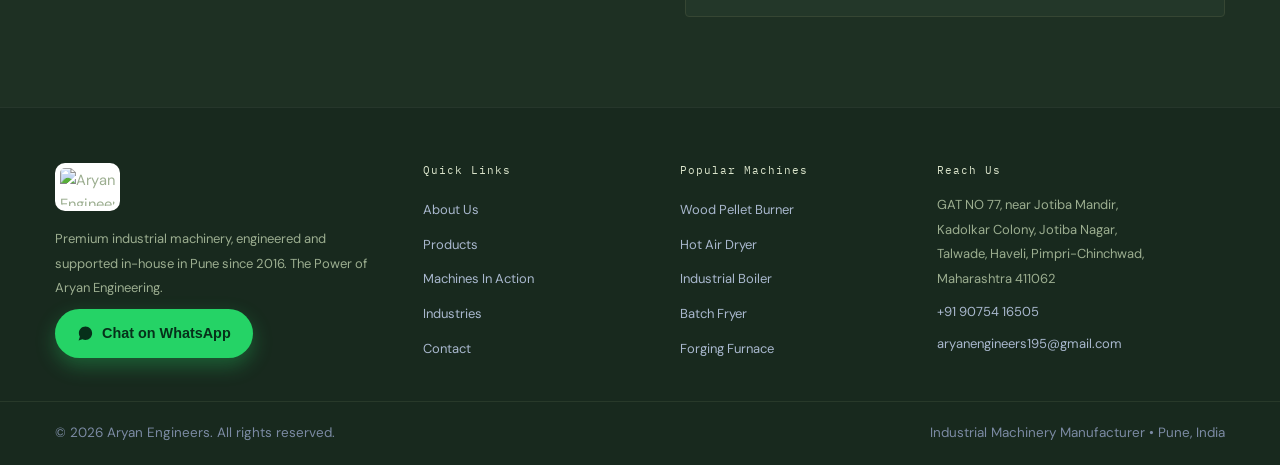
==== commit 96c55a7b: "Hindi and Marathi language support; restore original PNG logo Header EN/हिं/मरा toggle swaps all key" ====
--- a/index.html
+++ b/index.html
@@ -9,7 +9,7 @@
   <link rel="preconnect" href="https://images.hungama.com" />
   <link rel="preconnect" href="https://fonts.googleapis.com" />
   <link rel="preconnect" href="https://fonts.gstatic.com" crossorigin />
-  <link href="https://fonts.googleapis.com/css2?family=Barlow+Condensed:wght@500;600;700;800&family=DM+Sans:wght@400;500;600;700&family=IBM+Plex+Mono:wght@400;500&display=swap" rel="stylesheet" />
+  <link href="https://fonts.googleapis.com/css2?family=Barlow+Condensed:wght@500;600;700;800&family=DM+Sans:wght@400;500;600;700&family=IBM+Plex+Mono:wght@400;500&family=Mukta:wght@500;600;700&display=swap" rel="stylesheet" />
   <script>
     /* Set theme before paint to avoid flash of wrong theme */
     (function () {
@@ -20,8 +20,8 @@
       } catch (e) { document.documentElement.setAttribute("data-theme", "dark"); }
     })();
   </script>
-  <link rel="stylesheet" href="css/styles.css?v=2" /><link rel="stylesheet" href="css/studio.css?v=2" /><link rel="stylesheet" href="css/biofuel.css?v=2" /><link rel="stylesheet" href="css/product-visuals.css?v=14" />
-  <link rel="icon" type="image/svg+xml" href="logo.svg?v=2" />
+  <link rel="stylesheet" href="css/styles.css?v=2" /><link rel="stylesheet" href="css/studio.css?v=2" /><link rel="stylesheet" href="css/biofuel.css?v=2" /><link rel="stylesheet" href="css/product-visuals.css?v=15" />
+  <link rel="icon" href="https://aryanengineers.net.in/images/logo-new.png" />
 </head>
 <body><a class="skip-link" href="#products">Skip to machinery catalogue</a><div class="reading-progress" aria-hidden="true"></div>
 
@@ -30,7 +30,7 @@
   <header class="header" id="header">
     <div class="container header__inner">
       <a href="#biofuel" class="brand">
-        <img src="logo.svg?v=2" alt="Aryan Engineers logo" />
+        <img src="https://aryanengineers.net.in/images/logo-new.png" alt="Aryan Engineers logo" />
         <span class="brand__text">ARYAN<span>ENGINEERS</span></span>
       </a>
       <div class="header__right">
@@ -44,6 +44,7 @@
           <a href="#contact">Contact</a>
           <a href="#contact" class="btn btn--primary nav__cta">Discuss your project <span>↗</span></a>
         </nav>
+        <div class="lang-toggle" id="langToggle" role="group" aria-label="Language"><button data-lang="en" class="on">EN</button><button data-lang="hi">हिं</button><button data-lang="mr">मरा</button></div>
         <button class="theme-toggle" id="themeToggle" aria-label="Switch between light and dark theme" title="Toggle theme">
           <svg class="ti-moon" viewBox="0 0 24 24" fill="currentColor"><path d="M21 12.8A9 9 0 1 1 11.2 3a7 7 0 0 0 9.8 9.8z"/></svg>
           <svg class="ti-sun" viewBox="0 0 24 24" fill="none" stroke="currentColor" stroke-width="2" stroke-linecap="round"><circle cx="12" cy="12" r="4"/><path d="M12 2v2M12 20v2M2 12h2M20 12h2M5.1 5.1l1.4 1.4M17.5 17.5l1.4 1.4M18.9 5.1l-1.4 1.4M6.5 17.5l-1.4 1.4"/></svg>
@@ -287,7 +288,7 @@
   <footer class="footer">
     <div class="container footer__grid">
       <div class="footer__col footer__brand">
-        <img src="logo.svg?v=2" alt="Aryan Engineers" />
+        <img src="https://aryanengineers.net.in/images/logo-new.png" alt="Aryan Engineers" />
         <p>Premium industrial machinery, engineered and supported in-house in Pune since 2016. The Power of Aryan Engineering.</p>
         <a href="https://wa.me/919075416505" target="_blank" rel="noopener" class="footer__wa">Chat on WhatsApp</a>
       </div>
@@ -342,6 +343,6 @@
     <video id="lightboxVideo" controls playsinline></video>
   </div>
 
-  <dialog id="machineDialog"><button id="closeMachine" aria-label="Close machine details">×</button><div id="machineDetails"></div></dialog><div class="shortlist-bar" id="shortlistBar" hidden><span><b id="shortlistCount">0</b> machines shortlisted</span><button id="clearShortlist">Clear</button><a href="#contact" id="enquireShortlist">Discuss shortlist ↗</a></div><script src="js/main.js?v=5"></script><script src="js/studio.js?v=2"></script><script src="js/biofuel.js?v=4"></script><script src="js/product-visuals.js?v=2"></script><script src="js/interactive.js?v=3"></script><script src="js/story.js?v=2"></script>
+  <dialog id="machineDialog"><button id="closeMachine" aria-label="Close machine details">×</button><div id="machineDetails"></div></dialog><div class="shortlist-bar" id="shortlistBar" hidden><span><b id="shortlistCount">0</b> machines shortlisted</span><button id="clearShortlist">Clear</button><a href="#contact" id="enquireShortlist">Discuss shortlist ↗</a></div><script src="js/main.js?v=5"></script><script src="js/studio.js?v=2"></script><script src="js/biofuel.js?v=4"></script><script src="js/product-visuals.js?v=2"></script><script src="js/interactive.js?v=3"></script><script src="js/i18n.js?v=1"></script><script src="js/story.js?v=2"></script>
 </body>
 </html>
--- a/css/product-visuals.css
+++ b/css/product-visuals.css
@@ -147,4 +147,12 @@
 .brand__text,.brand__text>span{background-image:linear-gradient(110deg,var(--ink) 42%,#ed713b 50%,#f2b76b 53%,var(--ink) 61%);background-size:260% 100%;background-position:185% 0;-webkit-background-clip:text;background-clip:text;color:transparent;animation:brandShine 4.6s linear infinite}
 @keyframes brandShine{0%,62%{background-position:185% 0}100%{background-position:-75% 0}}
 .brand:hover .brand__text,.brand:hover .brand__text>span{animation-duration:1.2s}
-.footer__brand img{background:none;padding:0;width:56px;border-radius:12px}
+
+/* language toggle + Devanagari display face */
+.lang-toggle{display:flex;border:1px solid var(--line);border-radius:20px;overflow:hidden;flex-shrink:0}
+.lang-toggle button{font:11px 'IBM Plex Mono',monospace;background:none;border:0;color:var(--muted);padding:9px 11px;cursor:pointer;min-height:36px}
+.lang-toggle button.on{background:var(--ink);color:var(--bg)}
+html[lang="hi"] .section__title,html[lang="mr"] .section__title,html[lang="hi"] .bio-heading h1,html[lang="mr"] .bio-heading h1,html[lang="hi"] .assembly-title,html[lang="mr"] .assembly-title,html[lang="hi"] .stat-statement>span,html[lang="mr"] .stat-statement>span,html[lang="hi"] .cta-banner h2,html[lang="mr"] .cta-banner h2,html[lang="hi"] .wizard__head h3,html[lang="mr"] .wizard__head h3{font-family:'Mukta','Barlow Condensed',sans-serif;letter-spacing:0}
+html[lang="hi"] .bio-heading h1,html[lang="mr"] .bio-heading h1{font-size:clamp(46px,6vw,84px);line-height:1.08}
+html[lang="hi"] .assembly-title,html[lang="mr"] .assembly-title{font-size:clamp(50px,5.6vw,80px);line-height:1.1}
+@media(max-width:800px){.lang-toggle button{padding:8px 9px;font-size:10px;min-height:34px}}
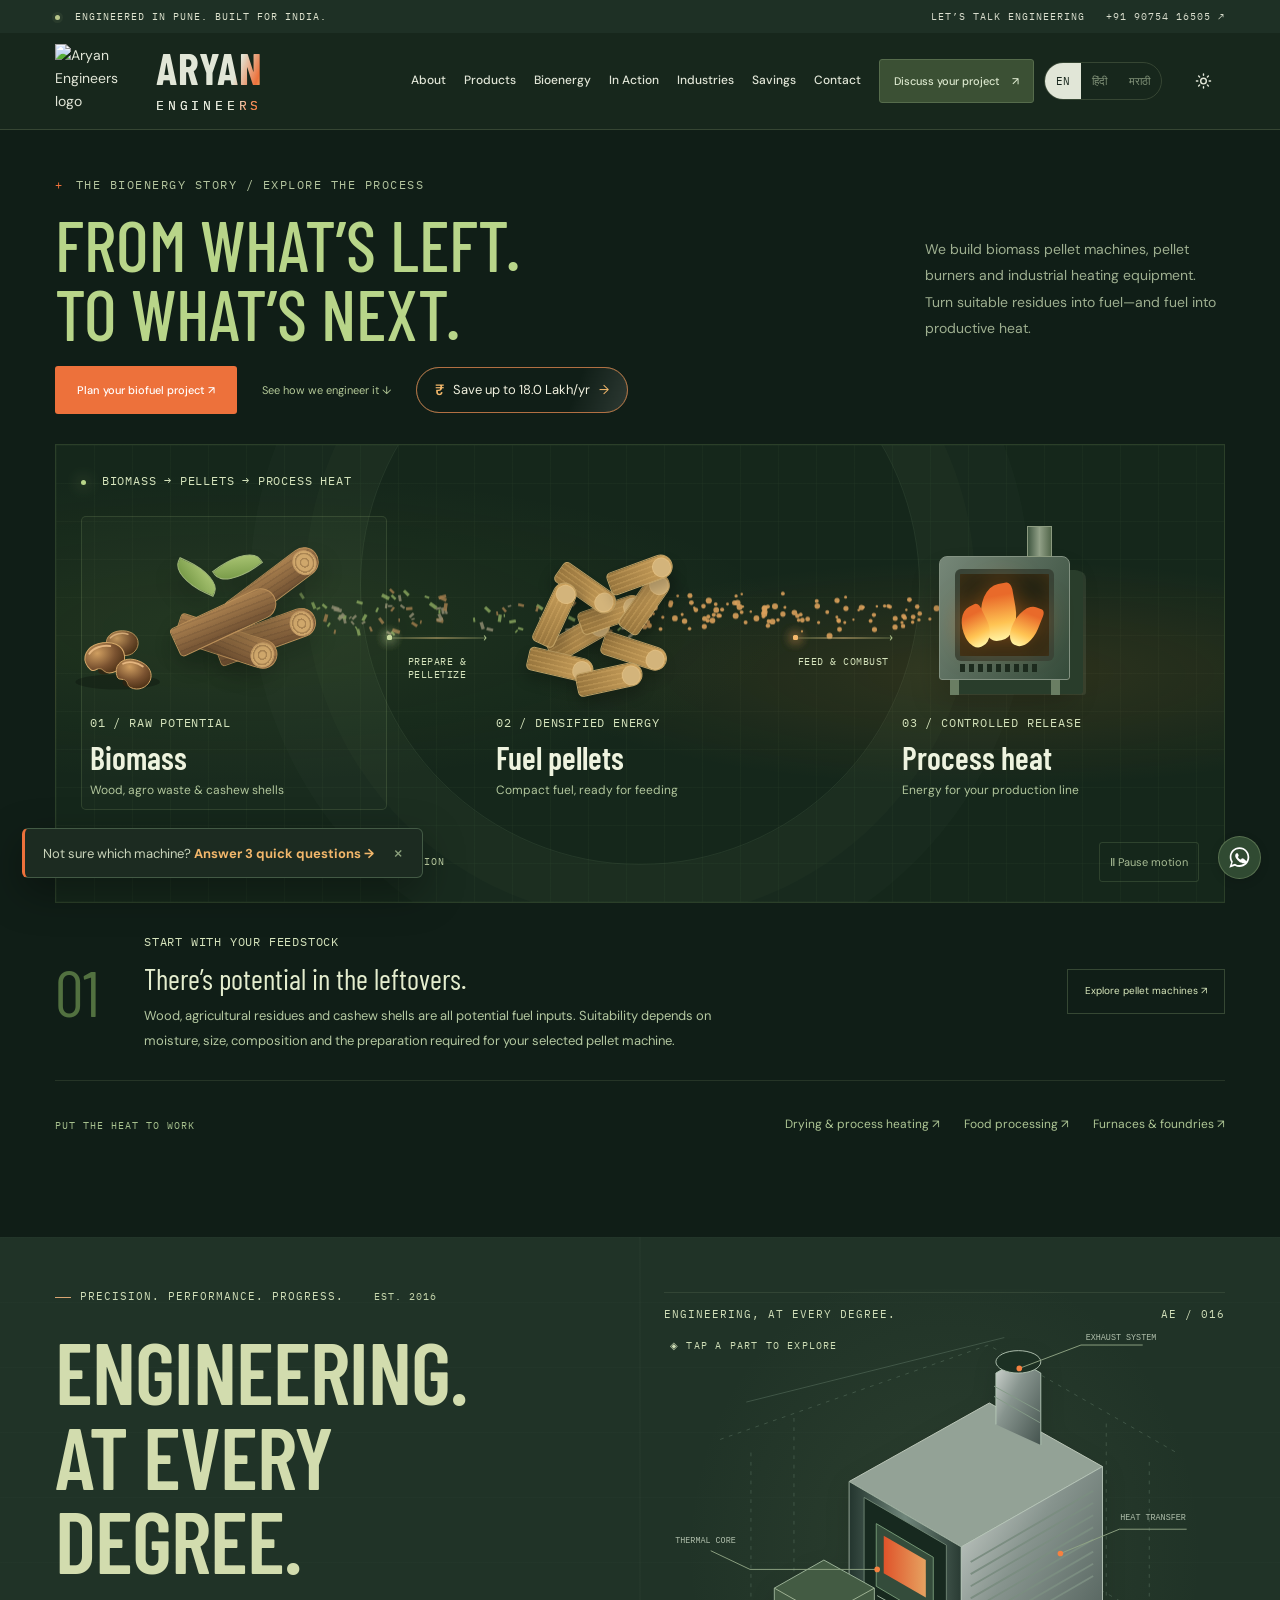
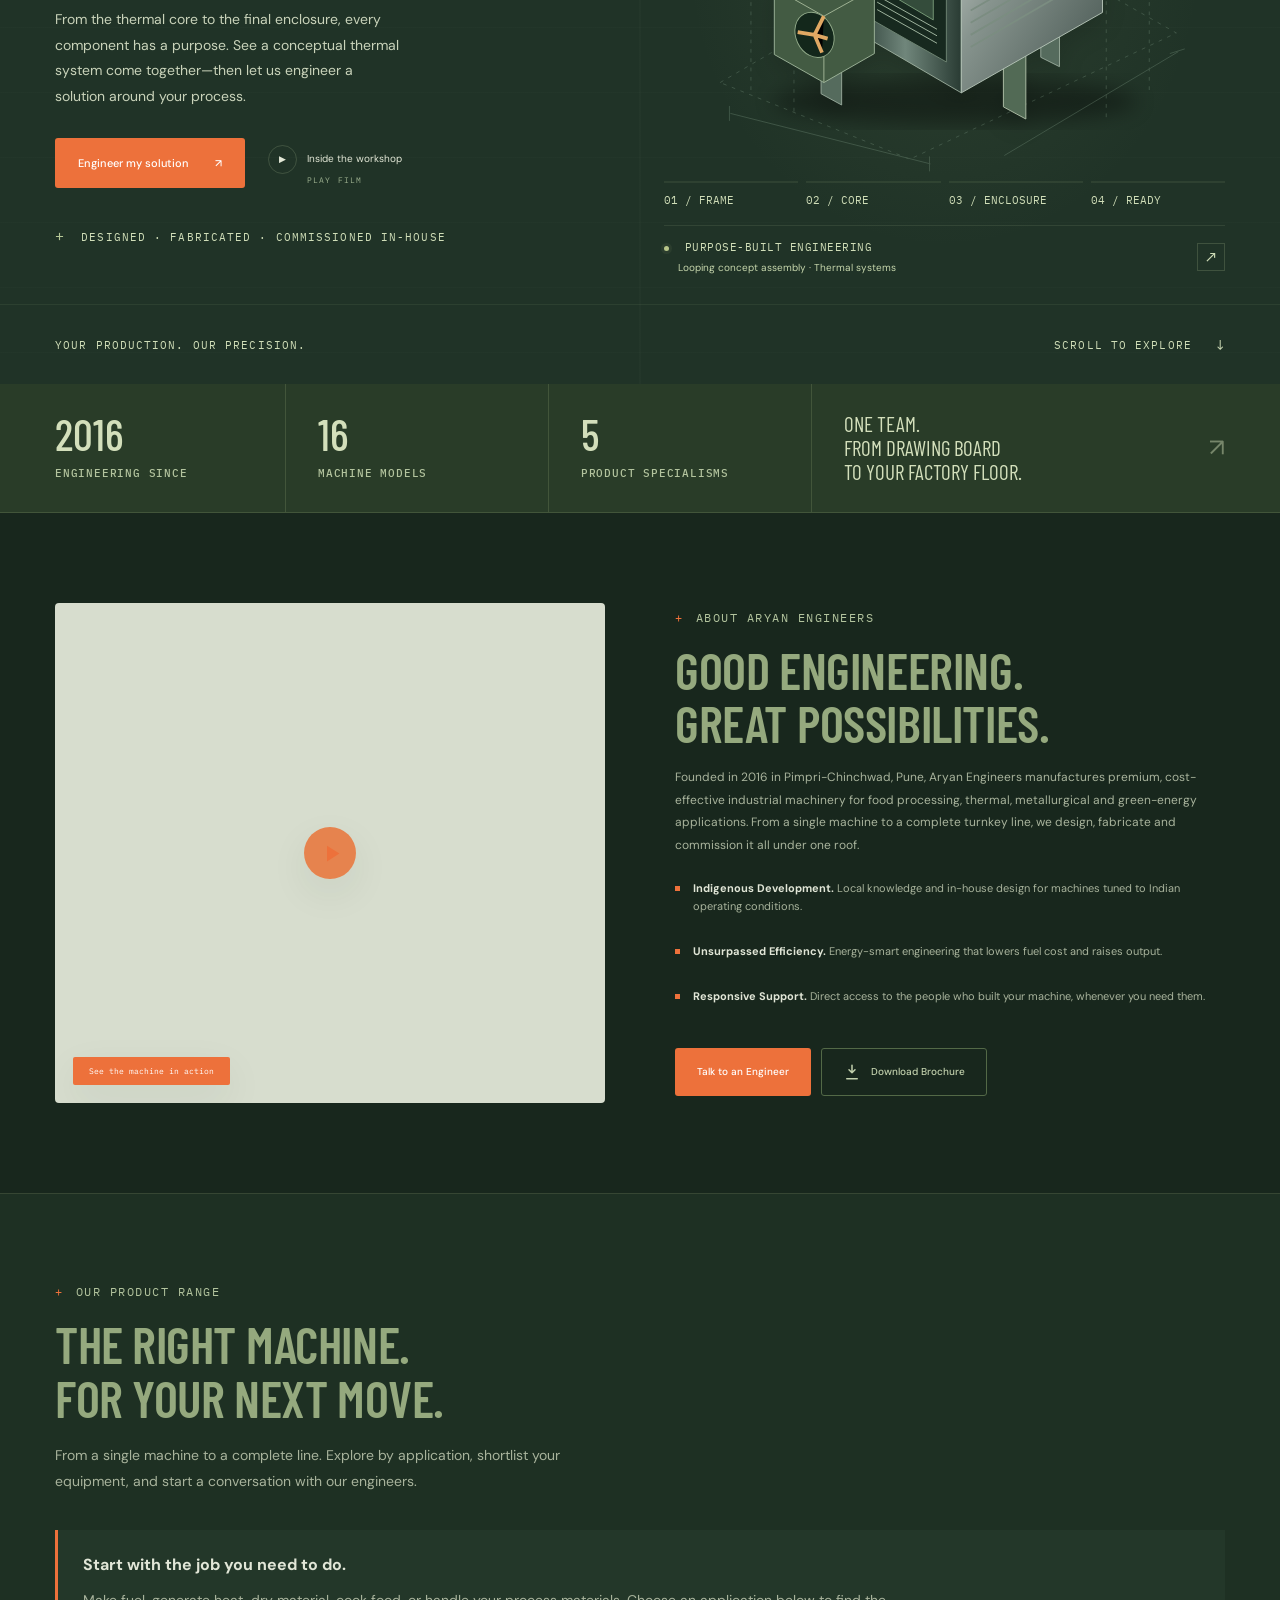
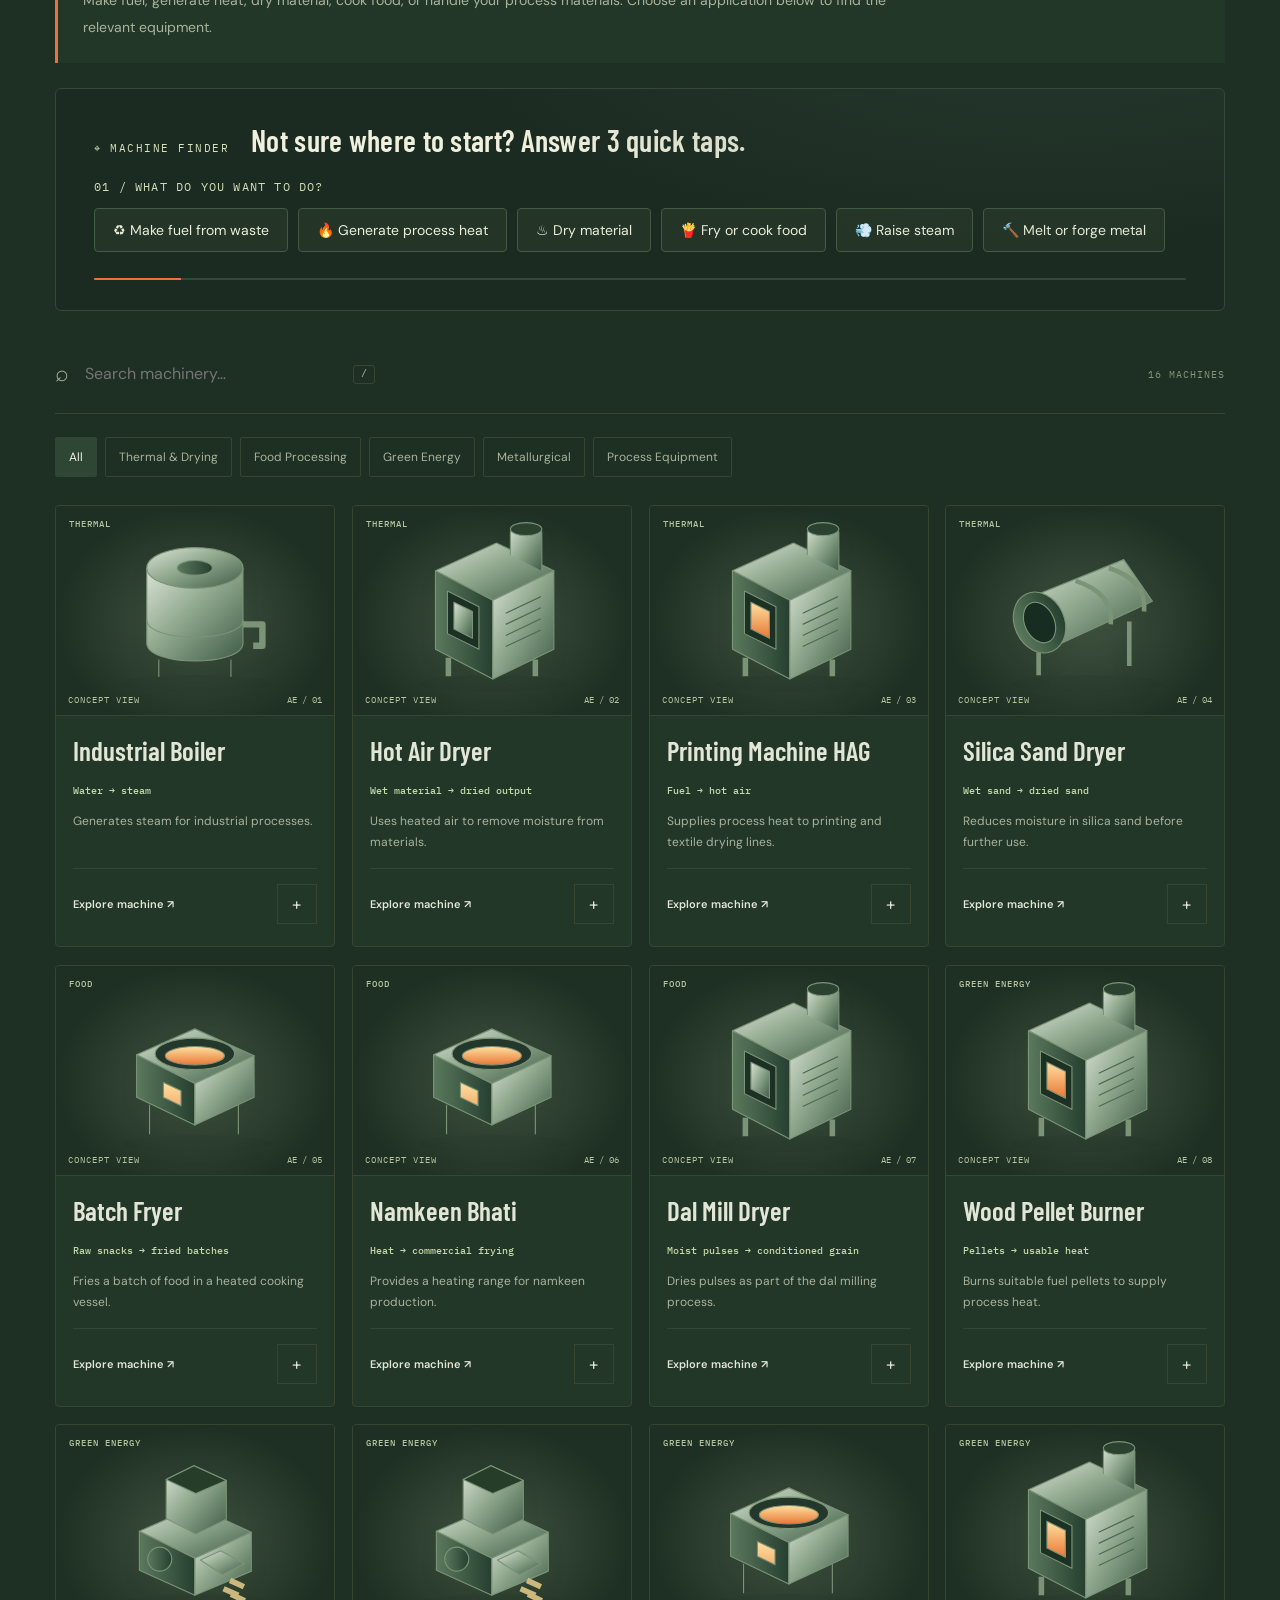
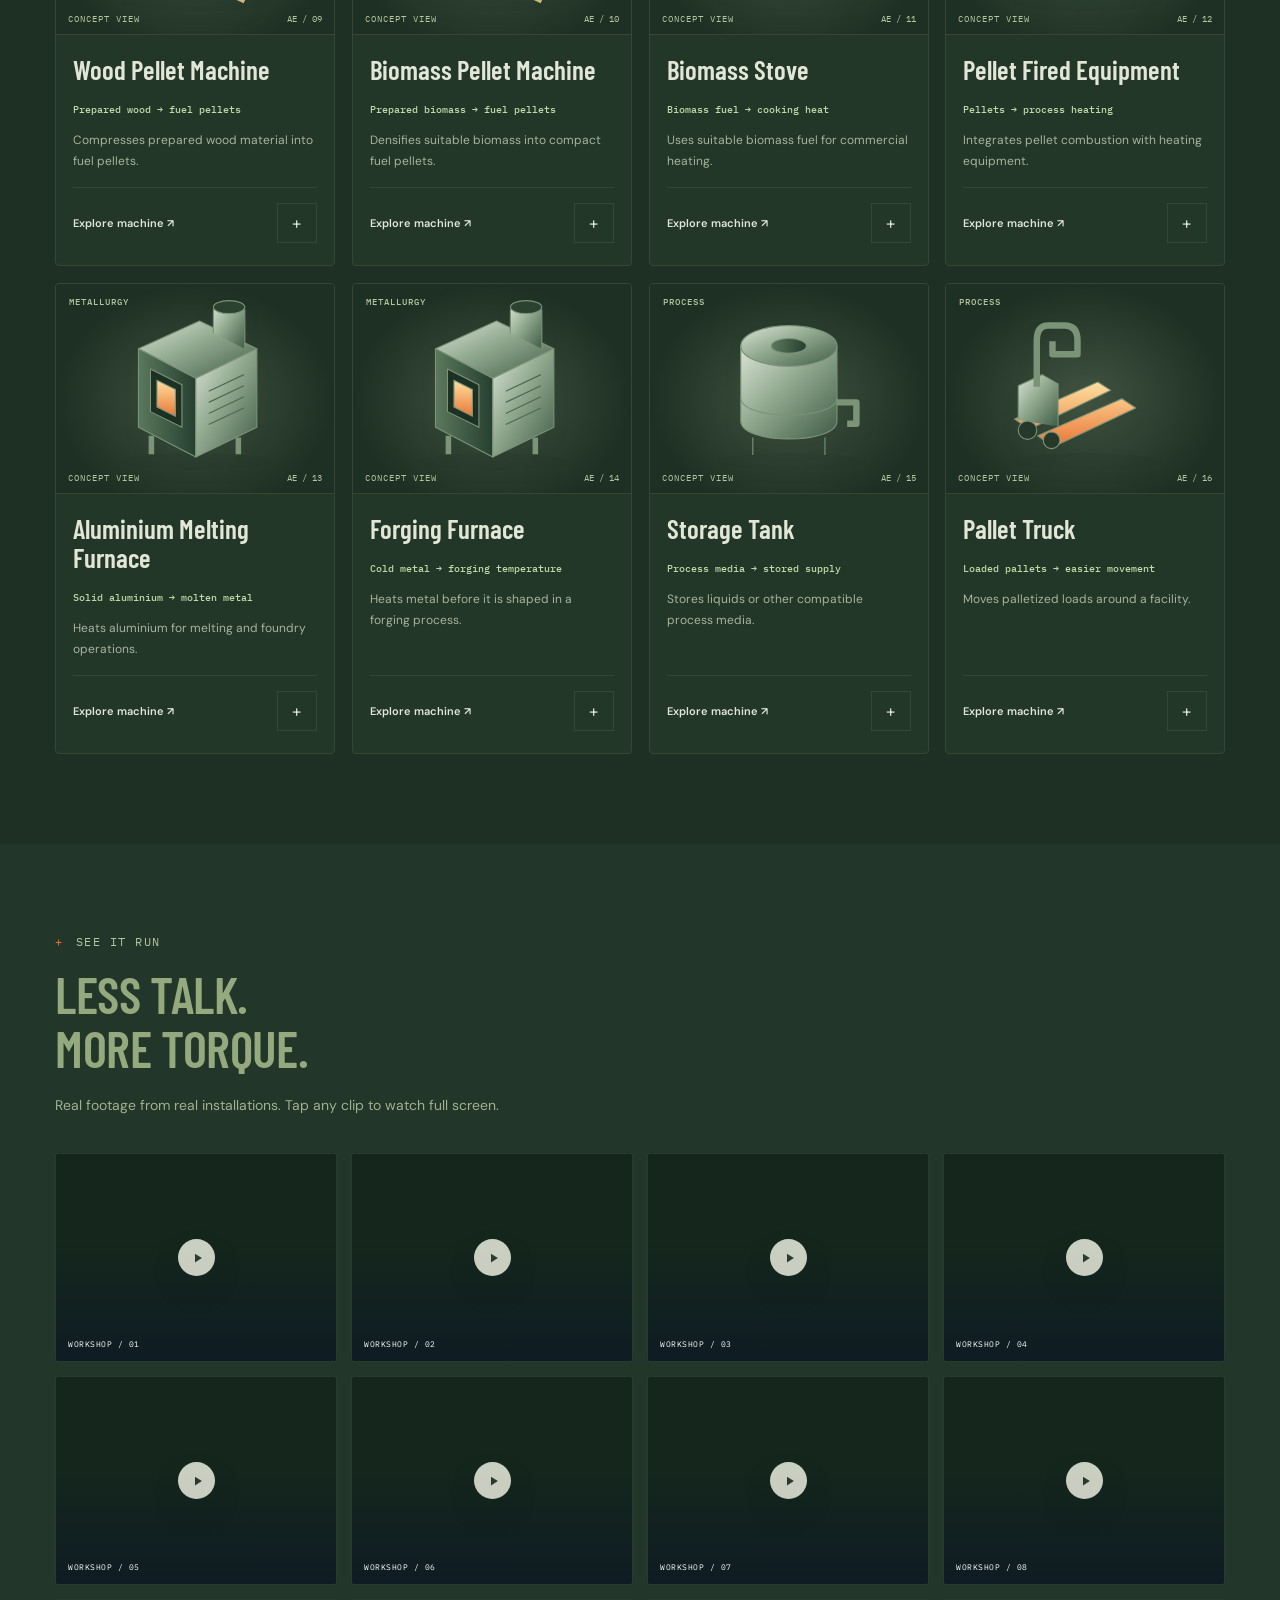
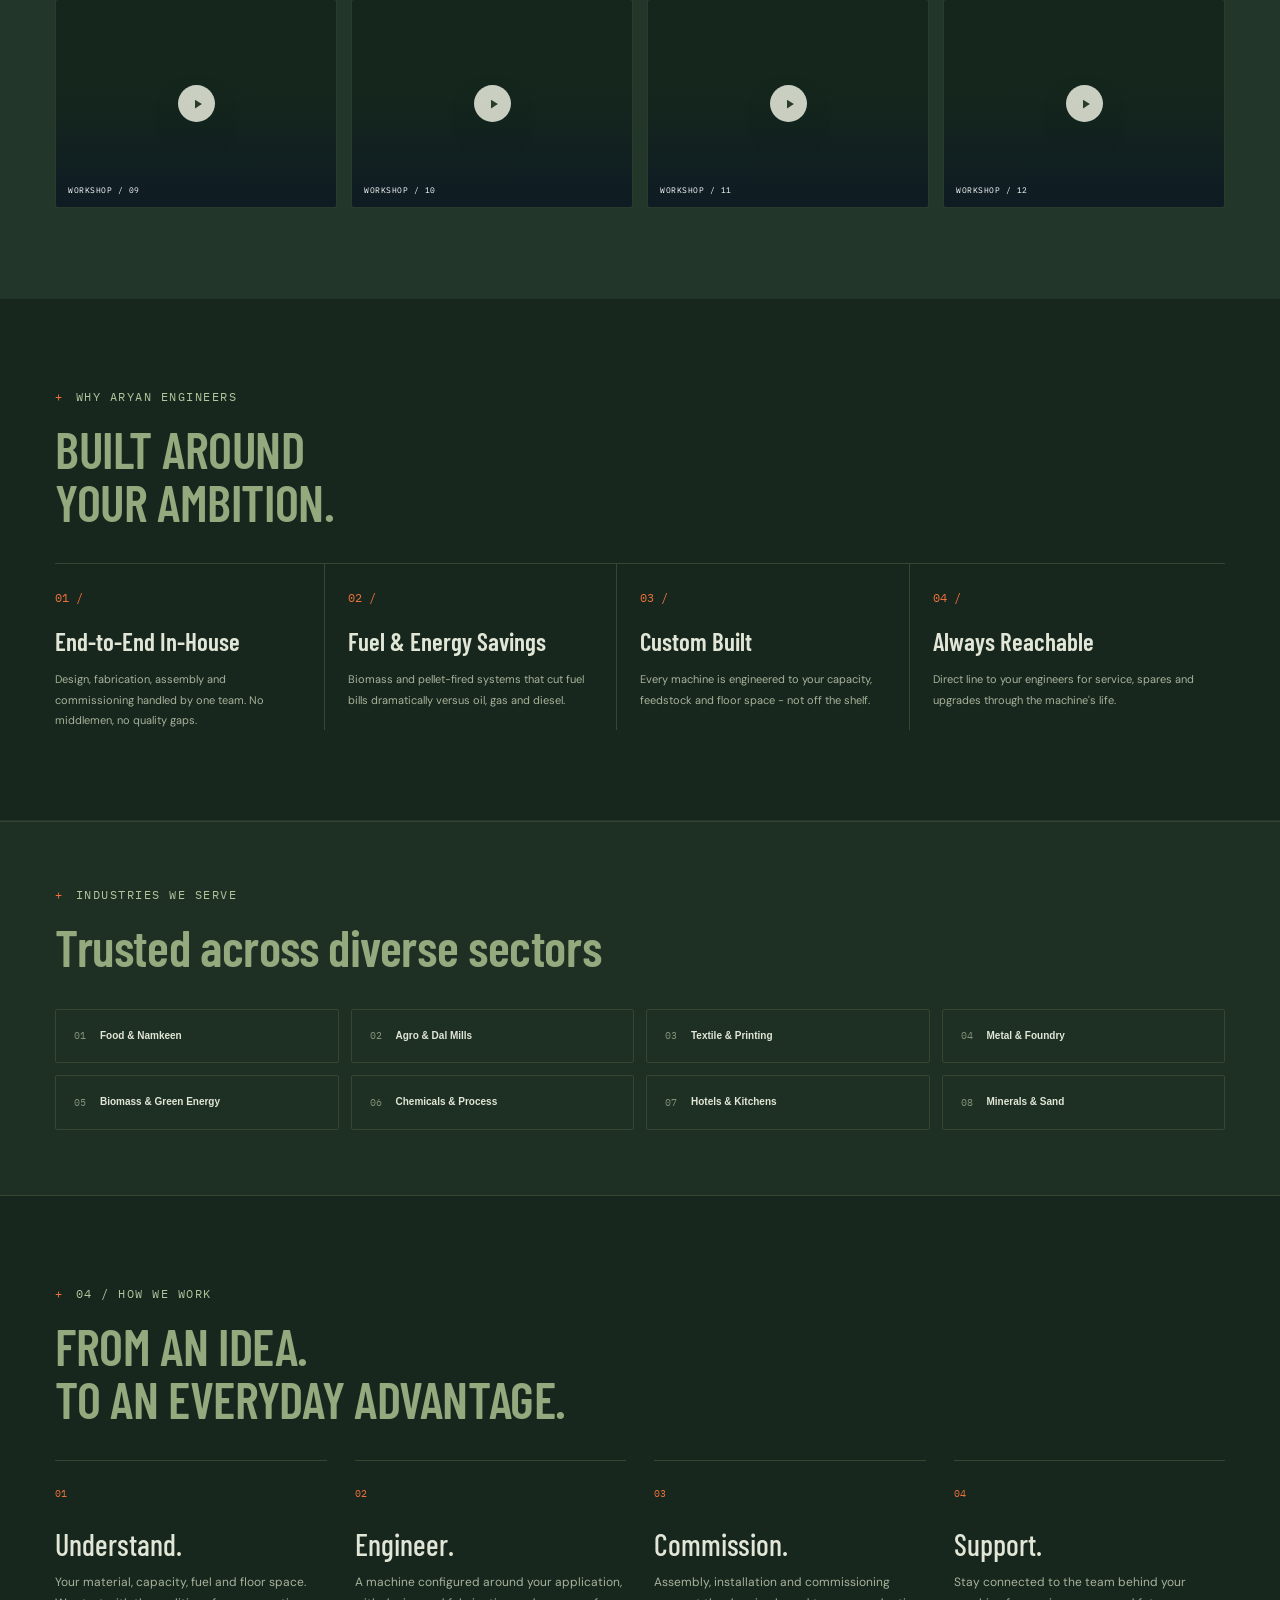
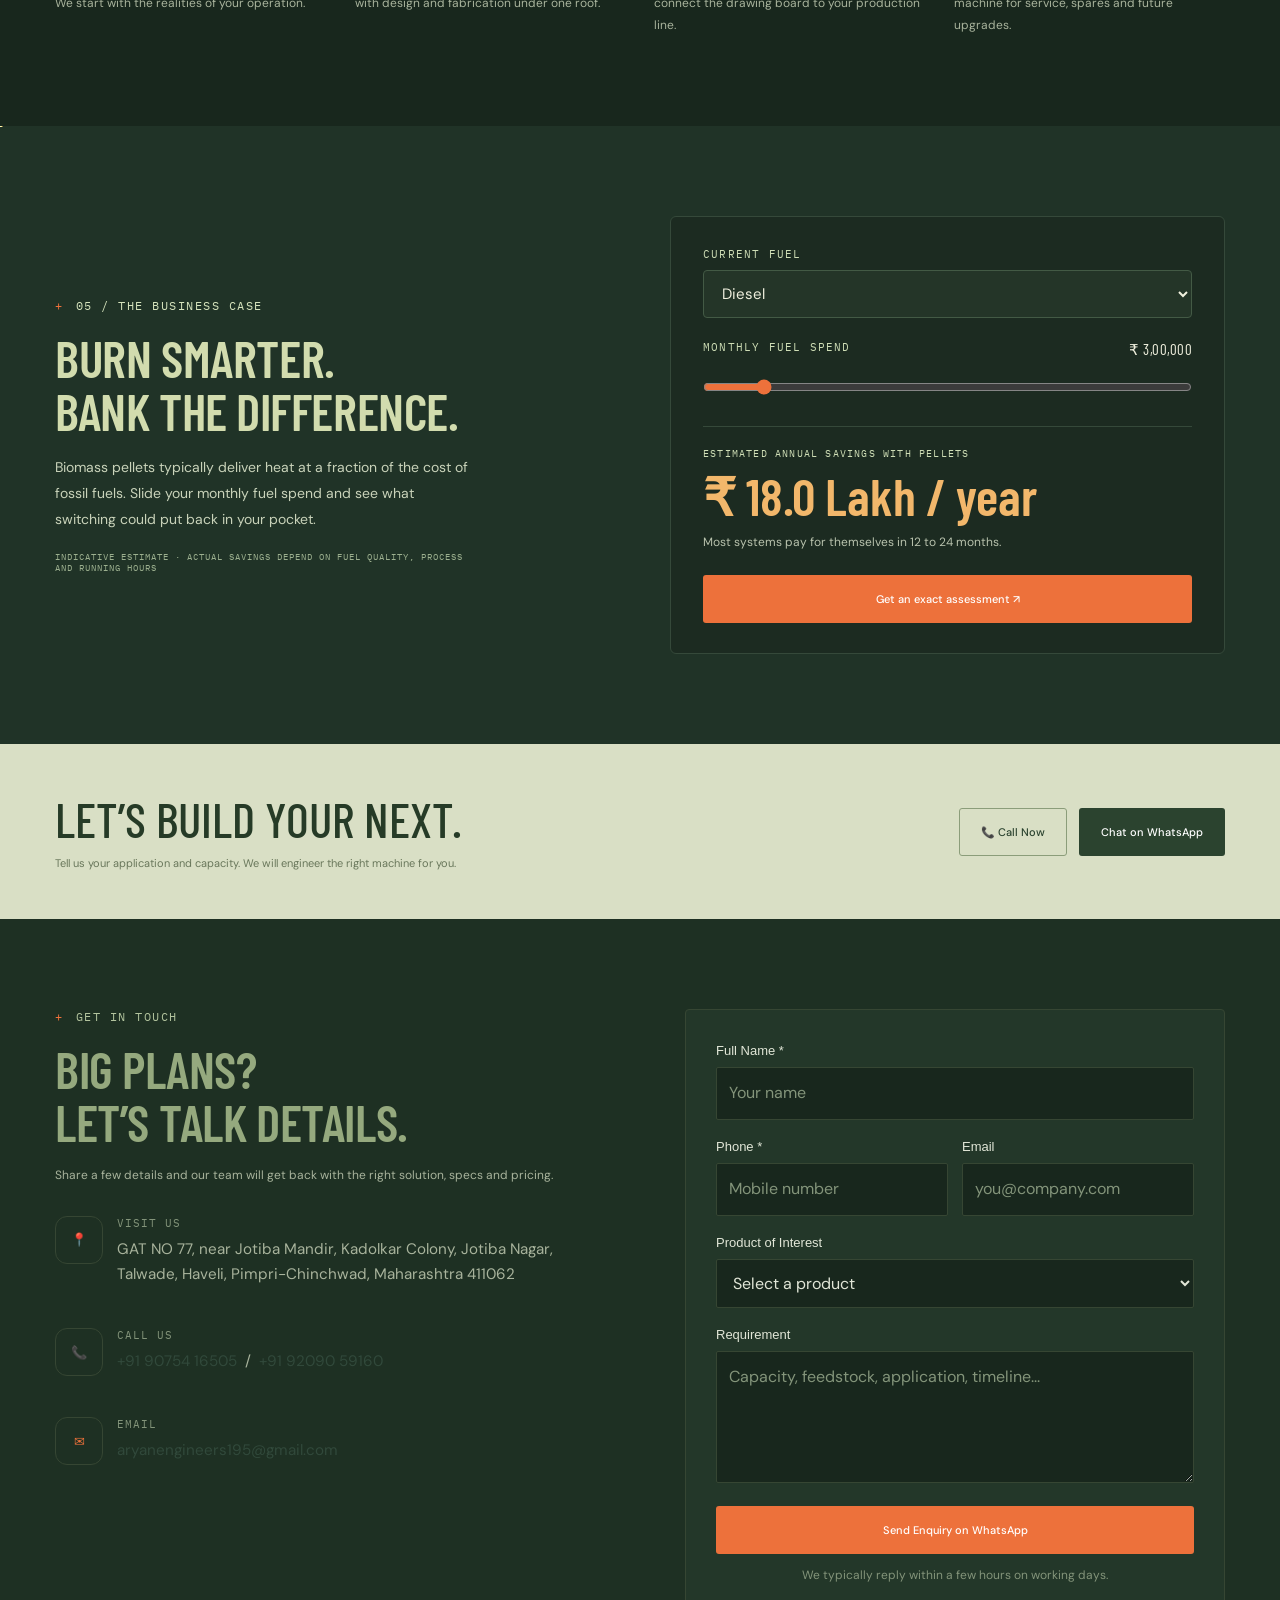
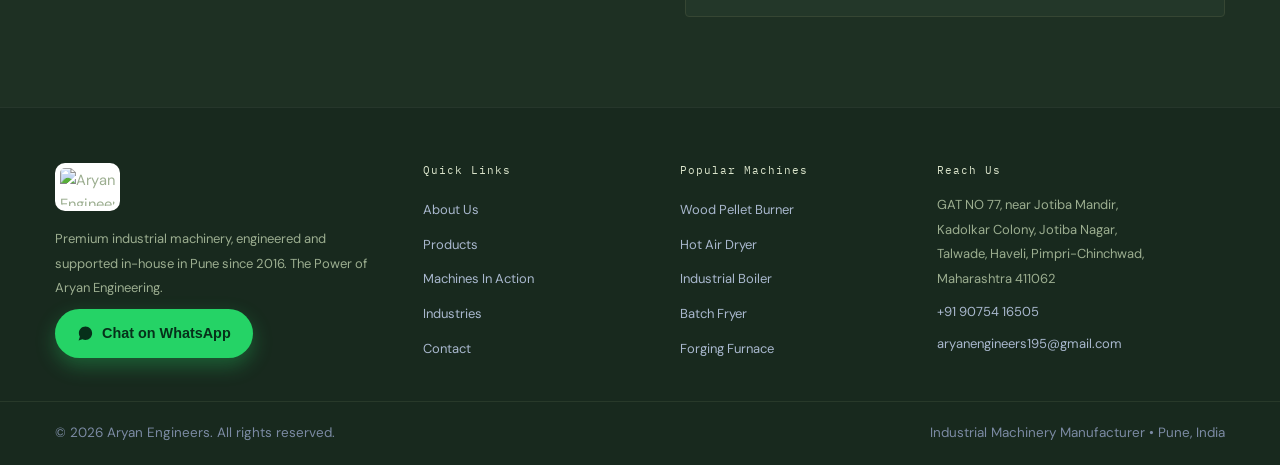
==== commit db0bbeac: "Translate machine descriptions; full-word language toggle labels All 16 product card descriptions an" ====
--- a/index.html
+++ b/index.html
@@ -44,7 +44,7 @@
           <a href="#contact">Contact</a>
           <a href="#contact" class="btn btn--primary nav__cta">Discuss your project <span>↗</span></a>
         </nav>
-        <div class="lang-toggle" id="langToggle" role="group" aria-label="Language"><button data-lang="en" class="on">EN</button><button data-lang="hi">हिं</button><button data-lang="mr">मरा</button></div>
+        <div class="lang-toggle" id="langToggle" role="group" aria-label="Language"><button data-lang="en" class="on">EN</button><button data-lang="hi">हिंदी</button><button data-lang="mr">मराठी</button></div>
         <button class="theme-toggle" id="themeToggle" aria-label="Switch between light and dark theme" title="Toggle theme">
           <svg class="ti-moon" viewBox="0 0 24 24" fill="currentColor"><path d="M21 12.8A9 9 0 1 1 11.2 3a7 7 0 0 0 9.8 9.8z"/></svg>
           <svg class="ti-sun" viewBox="0 0 24 24" fill="none" stroke="currentColor" stroke-width="2" stroke-linecap="round"><circle cx="12" cy="12" r="4"/><path d="M12 2v2M12 20v2M2 12h2M20 12h2M5.1 5.1l1.4 1.4M17.5 17.5l1.4 1.4M18.9 5.1l-1.4 1.4M6.5 17.5l-1.4 1.4"/></svg>
@@ -343,6 +343,6 @@
     <video id="lightboxVideo" controls playsinline></video>
   </div>
 
-  <dialog id="machineDialog"><button id="closeMachine" aria-label="Close machine details">×</button><div id="machineDetails"></div></dialog><div class="shortlist-bar" id="shortlistBar" hidden><span><b id="shortlistCount">0</b> machines shortlisted</span><button id="clearShortlist">Clear</button><a href="#contact" id="enquireShortlist">Discuss shortlist ↗</a></div><script src="js/main.js?v=5"></script><script src="js/studio.js?v=2"></script><script src="js/biofuel.js?v=4"></script><script src="js/product-visuals.js?v=2"></script><script src="js/interactive.js?v=3"></script><script src="js/i18n.js?v=1"></script><script src="js/story.js?v=2"></script>
+  <dialog id="machineDialog"><button id="closeMachine" aria-label="Close machine details">×</button><div id="machineDetails"></div></dialog><div class="shortlist-bar" id="shortlistBar" hidden><span><b id="shortlistCount">0</b> machines shortlisted</span><button id="clearShortlist">Clear</button><a href="#contact" id="enquireShortlist">Discuss shortlist ↗</a></div><script src="js/main.js?v=5"></script><script src="js/studio.js?v=2"></script><script src="js/biofuel.js?v=4"></script><script src="js/product-visuals.js?v=2"></script><script src="js/interactive.js?v=3"></script><script src="js/i18n.js?v=2"></script><script src="js/story.js?v=2"></script>
 </body>
 </html>
